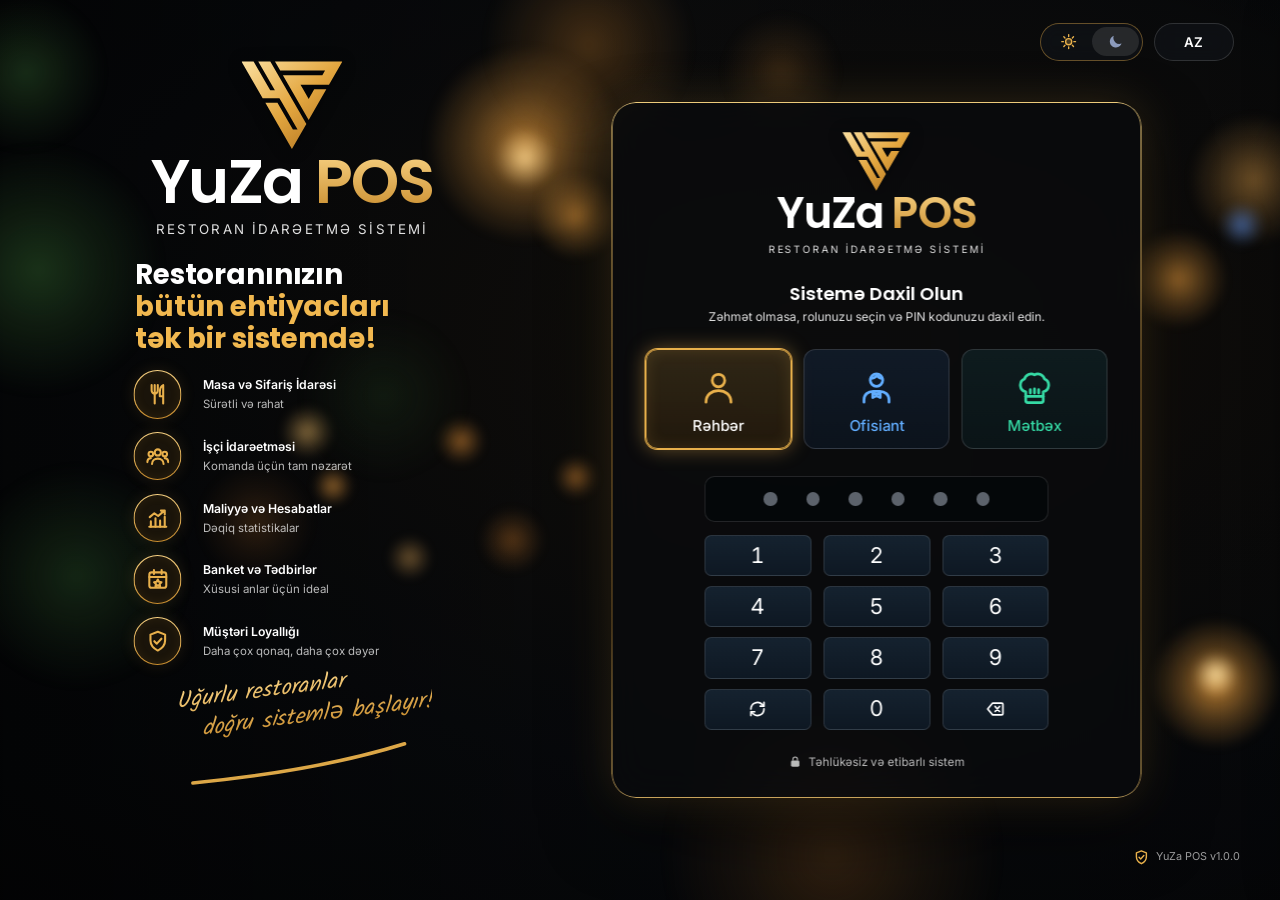
==== index.html @ 485dee8e "Add files via upload" ====
<!DOCTYPE html>
<html lang="az">
<head>
<meta charset="UTF-8">
<meta http-equiv="Cache-Control" content="no-cache, no-store, must-revalidate">
<meta http-equiv="Pragma" content="no-cache">
<meta http-equiv="Expires" content="0">
<meta name="viewport" content="width=device-width, initial-scale=1.0, maximum-scale=5.0, viewport-fit=cover">
<meta name="theme-color" content="#0b0906">
<meta name="apple-mobile-web-app-capable" content="yes">
<meta name="mobile-web-app-capable" content="yes">
<meta name="apple-mobile-web-app-status-bar-style" content="black-fullscreen">
<title>YuzaPOS</title>
<link rel="icon" type="image/svg+xml" href="img/yuza-icon.svg">
<link rel="icon" type="image/png" sizes="512x512" href="img/yuza-icon-512.png">
<link rel="apple-touch-icon" href="img/yuza-icon-180.png">
<link rel="preconnect" href="https://fonts.googleapis.com">
<link rel="preconnect" href="https://fonts.gstatic.com" crossorigin>
<link href="https://fonts.googleapis.com/css2?family=Inter:wght@400;500;600;700;800&family=Poppins:wght@600;700&family=Kalam:wght@400&display=swap" rel="stylesheet">
<link rel="stylesheet" href="css/styles.css">
<link rel="stylesheet" href="css/yuza-login.css">
<link rel="stylesheet" href="css/yuza-theme.css">
<link rel="stylesheet" href="css/yuza-reserve.css">
<link rel="stylesheet" href="css/yuza-inventory.css">
<link rel="stylesheet" href="css/racia.css">
<link rel="stylesheet" href="css/yuza-delivery.css">
<link rel="stylesheet" href="css/yuza-ui.css">
</head>
<body>

    
<!-- ═══ LOGIN (YuZa POS) ═══ -->
<div class="screen active" id="loginScreen">

  <!-- İkon və loqo simvolları (yalnız giriş ekranı üçün) -->
  <svg width="0" height="0" style="position:absolute" aria-hidden="true" focusable="false">
    <defs>
      <linearGradient id="yzMarkG" x1="0" y1="0" x2="1" y2="1">
        <stop offset="0" stop-color="#fbe0a0"/>
        <stop offset="0.5" stop-color="#e3a63f"/>
        <stop offset="1" stop-color="#a86b1c"/>
      </linearGradient>
      <linearGradient id="yzGold" x1="0" y1="0" x2="0" y2="1">
        <stop offset="0" stop-color="#f8d283"/>
        <stop offset="1" stop-color="#d99a36"/>
      </linearGradient>
    </defs>

    <!-- Loqo: YuZa üçbucaq YZ monoqramı (şirkət loqosu, qızılı keçid) -->
    <symbol id="yz-mark" viewBox="0 0 1000 866.0">
      <path fill="url(#yzMarkG)" d="M0.0 0.0L210.2 364.0L330.2 364.0L376.2 364.0L402.7 410.0L402.7 410.0L555.7 675.0L509.7 675.0L356.7 410.0L236.7 410.0L500.0 866.0L643.0 618.3L286.0 0.0L166.0 0.0L331.1 286.0L285.1 286.0L120.0 0.0ZM1000.0 0.0L332.0 0.0L384.0 90.0L828.0 90.0L801.5 136.0L410.5 136.0L666.0 578.5L840.7 276.0L720.7 276.0L666.0 370.7L611.3 276.0L611.3 276.0L584.8 230.0L747.2 230.0L867.2 230.0Z"/>
    </symbol>

    <!-- Rol ikonları -->
    <symbol id="yz-i-admin" viewBox="0 0 48 48">
      <g fill="none" stroke="currentColor" stroke-width="3.3" stroke-linecap="round" stroke-linejoin="round">
        <circle cx="24" cy="15" r="7.5"/>
        <path d="M9 41c0-8.6 6.7-14 15-14s15 5.4 15 14"/>
      </g>
    </symbol>
    <symbol id="yz-i-waiter" viewBox="0 0 48 48">
      <g fill="none" stroke="currentColor" stroke-width="3.3" stroke-linecap="round" stroke-linejoin="round">
        <circle cx="24" cy="14.5" r="7.5"/>
        <path d="M17 12.5c3 0 6-1.3 7.6-4 1.4 2.7 3.8 4 6.4 4"/>
        <path d="M9 41v-3c0-6 4.7-10 11-10h8c6.3 0 11 4 11 10v3"/>
        <path d="M19.5 29.5l4.5 2.4 4.5-2.4v6l-4.5-2.4-4.5 2.4z"/>
      </g>
    </symbol>
    <symbol id="yz-i-chef" viewBox="0 0 48 48">
      <g fill="none" stroke="currentColor" stroke-width="3.3" stroke-linecap="round" stroke-linejoin="round">
        <path d="M13.5 28.5a8 8 0 0 1-1.6-15.2A8.4 8.4 0 0 1 24 8.2a8.4 8.4 0 0 1 12.1 5.1 8 8 0 0 1-1.6 15.2V39a2.5 2.5 0 0 1-2.5 2.5H16A2.5 2.5 0 0 1 13.5 39z"/>
        <path d="M13.5 34h21"/>
        <path d="M19 26v4M24 25v5M29 26v4"/>
      </g>
    </symbol>

    <!-- Üstünlük ikonları -->
    <symbol id="yz-i-utensils" viewBox="0 0 32 32">
      <g fill="none" stroke="currentColor" stroke-width="2.7" stroke-linecap="round" stroke-linejoin="round">
        <path d="M8 4v7a4 4 0 0 0 8 0V4M12 4v24"/>
        <path d="M23 28V4c-3 1.6-4.4 5-4.4 9v5.5H23"/>
      </g>
    </symbol>
    <symbol id="yz-i-users" viewBox="0 0 32 32">
      <g fill="none" stroke="currentColor" stroke-width="2.7" stroke-linecap="round" stroke-linejoin="round">
        <circle cx="16" cy="11" r="4"/>
        <circle cx="7" cy="13" r="3"/>
        <circle cx="25" cy="13" r="3"/>
        <path d="M8.5 26c0-4.2 3.4-7 7.5-7s7.5 2.8 7.5 7"/>
        <path d="M2.5 23.5c0-3 2-5 4.5-5.2M29.5 23.5c0-3-2-5-4.5-5.2"/>
      </g>
    </symbol>
    <symbol id="yz-i-chart" viewBox="0 0 32 32">
      <g fill="none" stroke="currentColor" stroke-width="2.7" stroke-linecap="round" stroke-linejoin="round">
        <path d="M5 27h22"/>
        <path d="M7 27v-7M13 27v-11M19 27v-8M25 27V14"/>
        <path d="M5.5 14.5l6-5 5 3.5 8-7M20 6h5v5"/>
      </g>
    </symbol>
    <symbol id="yz-i-calendar" viewBox="0 0 32 32">
      <g fill="none" stroke="currentColor" stroke-width="2.7" stroke-linecap="round" stroke-linejoin="round">
        <rect x="5" y="7" width="22" height="20" rx="3"/>
        <path d="M5 13h22M11 4v5M21 4v5"/>
        <path d="M16 16.2l1.5 3 3.3.5-2.4 2.3.6 3.3-3-1.6-3 1.6.6-3.3-2.4-2.3 3.3-.5z"/>
      </g>
    </symbol>
    <symbol id="yz-i-shield" viewBox="0 0 32 32">
      <g fill="none" stroke="currentColor" stroke-width="2.7" stroke-linecap="round" stroke-linejoin="round">
        <path d="M16 3.5l9.5 3.8v7.4c0 6-4 10.6-9.5 13.3-5.5-2.7-9.5-7.3-9.5-13.3V7.3z"/>
        <path d="M11.5 15.8l3.2 3.2 6-6.4"/>
      </g>
    </symbol>

    <!-- Idarəetmə ikonları -->
    <symbol id="yz-i-sun" viewBox="0 0 24 24">
      <g fill="none" stroke="currentColor" stroke-width="1.9" stroke-linecap="round">
        <circle cx="12" cy="12" r="4.2" fill="currentColor" fill-opacity=".25"/>
        <path d="M12 2.5v2.3M12 19.2v2.3M2.5 12h2.3M19.2 12h2.3M5.3 5.3l1.6 1.6M17.1 17.1l1.6 1.6M18.7 5.3l-1.6 1.6M6.9 17.1l-1.6 1.6"/>
      </g>
    </symbol>
    <symbol id="yz-i-moon" viewBox="0 0 24 24">
      <path d="M20.2 14.6A8.4 8.4 0 0 1 9.4 3.8a8.4 8.4 0 1 0 10.8 10.8z" fill="currentColor" fill-opacity=".85"/>
    </symbol>
    <symbol id="yz-i-lock" viewBox="0 0 24 24">
      <g fill="currentColor">
        <path d="M7 10V7.5a5 5 0 0 1 10 0V10h-2V7.5a3 3 0 0 0-6 0V10z"/>
        <rect x="4.5" y="10" width="15" height="11" rx="2.5"/>
      </g>
    </symbol>
    <symbol id="yz-i-reset" viewBox="0 0 32 32">
      <g fill="none" stroke="currentColor" stroke-width="2.7" stroke-linecap="round" stroke-linejoin="round">
        <path d="M5.5 16a10.5 10.5 0 0 1 18-7.3L26 11.5"/>
        <path d="M26.5 5.5v6h-6"/>
        <path d="M26.5 16a10.5 10.5 0 0 1-18 7.3L6 20.5"/>
        <path d="M5.5 26.5v-6h6"/>
      </g>
    </symbol>
    <symbol id="yz-i-backspace" viewBox="0 0 32 32">
      <g fill="none" stroke="currentColor" stroke-width="2.7" stroke-linecap="round" stroke-linejoin="round">
        <path d="M11.5 6.5H26a2 2 0 0 1 2 2v15a2 2 0 0 1-2 2H11.5L3.5 16z"/>
        <path d="M15.5 12l7 8M22.5 12l-7 8"/>
      </g>
    </symbol>
  </svg>

  <div class="yz-login" id="yzLogin" data-yz-theme="dark">

    <!-- Atmosfer fonu (restoran işıqları) -->
    <div class="yz-bg" aria-hidden="true">
      <i class="yz-bokeh" style="left:41%;top:16%;--s:15em;--c:255,170,64;--o:.62"></i>
      <i class="yz-bokeh" style="left:41%;top:17.5%;--s:4.6em;--c:255,214,140;--o:.85"></i>
      <i class="yz-bokeh" style="left:45%;top:24%;--s:6.5em;--c:255,170,64;--o:.55"></i>
      <i class="yz-bokeh" style="left:46%;top:5%;--s:16em;--c:190,120,40;--o:.32"></i>
      <i class="yz-bokeh" style="left:61%;top:8%;--s:9em;--c:200,130,50;--o:.22"></i>
      <i class="yz-bokeh" style="left:92%;top:31%;--s:7.5em;--c:255,170,64;--o:.55"></i>
      <i class="yz-bokeh" style="left:98%;top:20%;--s:10em;--c:255,180,80;--o:.4"></i>
      <i class="yz-bokeh" style="left:97%;top:25%;--s:3.4em;--c:90,150,255;--o:.55"></i>
      <i class="yz-bokeh" style="left:95%;top:76%;--s:10em;--c:255,170,64;--o:.7"></i>
      <i class="yz-bokeh" style="left:95%;top:75%;--s:3.4em;--c:255,225,160;--o:.95"></i>
      <i class="yz-bokeh" style="left:36%;top:49%;--s:3.6em;--c:255,160,60;--o:.5"></i>
      <i class="yz-bokeh" style="left:45%;top:53%;--s:3.2em;--c:255,160,60;--o:.5"></i>
      <i class="yz-bokeh" style="left:40%;top:60%;--s:5em;--c:255,150,50;--o:.3"></i>
      <i class="yz-bokeh" style="left:65%;top:95%;--s:26em;--c:210,125,40;--o:.2"></i>
      <i class="yz-bokeh" style="left:3%;top:30%;--s:19em;--c:55,110,50;--o:.42"></i>
      <i class="yz-bokeh" style="left:6%;top:64%;--s:17em;--c:50,100,46;--o:.34"></i>
      <i class="yz-bokeh" style="left:2%;top:8%;--s:12em;--c:60,120,55;--o:.34"></i>
      <i class="yz-bokeh" style="left:30%;top:44%;--s:13em;--c:50,100,46;--o:.18"></i>
      <i class="yz-bokeh" style="left:24%;top:48%;--s:4em;--c:255,200,110;--o:.5"></i>
      <i class="yz-bokeh" style="left:26%;top:54%;--s:3em;--c:255,170,70;--o:.55"></i>
      <i class="yz-bokeh" style="left:20%;top:58%;--s:9em;--c:255,150,50;--o:.16"></i>
      <i class="yz-bokeh" style="left:32%;top:62%;--s:3.4em;--c:255,190,100;--o:.4"></i>
    </div>

    <!-- Görünüş rejimi + dil -->
    <div class="yz-topbar">
      <div class="yz-theme" role="group" aria-label="Görünüş rejimi">
        <button type="button" class="yz-theme__btn" data-yz-theme-set="light" aria-pressed="false" aria-label="İşıqlı rejim" title="İşıqlı rejim"><svg><use href="#yz-i-sun"/></svg></button>
        <button type="button" class="yz-theme__btn" data-yz-theme-set="dark" aria-pressed="true" aria-label="Qaranlıq rejim" title="Qaranlıq rejim"><svg><use href="#yz-i-moon"/></svg></button>
      </div>
      <span class="yz-lang" title="Azərbaycan dili">AZ</span>
    </div>

    <div class="yz-stage">

      <!-- SOL HİSSƏ: brend + üstünlüklər -->
      <section class="yz-brand">
        <div class="yz-lockup">
          <svg class="yz-mark" aria-hidden="true"><use href="#yz-mark"/></svg>
          <div class="yz-wordmark"><span class="yz-wm-a">YuZa</span><span class="yz-wm-b">POS</span></div>
          <p class="yz-lockup__sub">RESTORAN İDARƏETMƏ SİSTEMİ</p>
        </div>

        <h2 class="yz-headline">Restoranınızın<br><span>bütün ehtiyacları<br>tək bir sistemdə!</span></h2>

        <ul class="yz-features">
          <li><span class="yz-feat__ico"><svg><use href="#yz-i-utensils"/></svg></span><span><b>Masa və Sifariş İdarəsi</b><small>Sürətli və rahat</small></span></li>
          <li><span class="yz-feat__ico"><svg><use href="#yz-i-users"/></svg></span><span><b>İşçi İdarəetməsi</b><small>Komanda üçün tam nəzarət</small></span></li>
          <li><span class="yz-feat__ico"><svg><use href="#yz-i-chart"/></svg></span><span><b>Maliyyə və Hesabatlar</b><small>Dəqiq statistikalar</small></span></li>
          <li><span class="yz-feat__ico"><svg><use href="#yz-i-calendar"/></svg></span><span><b>Banket və Tədbirlər</b><small>Xüsusi anlar üçün ideal</small></span></li>
          <li><span class="yz-feat__ico"><svg><use href="#yz-i-shield"/></svg></span><span><b>Müştəri Loyallığı</b><small>Daha çox qonaq, daha çox dəyər</small></span></li>
        </ul>

        <div class="yz-tagline">
          <p>Uğurlu restoranlar<br><span>doğru sistemlə başlayır!</span></p>
          <svg viewBox="0 0 270 60" preserveAspectRatio="none" aria-hidden="true"><path d="M3 55C84 47 180 33 266 6" fill="none" stroke="currentColor" stroke-width="4.4" stroke-linecap="round"/></svg>
        </div>
      </section>

      <!-- SAĞ HİSSƏ: giriş kartı (PIN) -->
      <main class="yz-card">
        <svg class="yz-mark" aria-hidden="true"><use href="#yz-mark"/></svg>
        <div class="yz-wordmark"><span class="yz-wm-a">YuZa</span><span class="yz-wm-b">POS</span></div>
        <p class="yz-lockup__sub">RESTORAN İDARƏETMƏ SİSTEMİ</p>

        <h1 class="yz-card__title">Sistemə Daxil Olun</h1>
        <p class="yz-card__hint">Zəhmət olmasa, rolunuzu seçin və PIN kodunuzu daxil edin.</p>

        <div class="yz-roles" role="group" aria-label="Rol seçimi">
          <button type="button" class="role-tab yz-role yz-role--admin active" onclick="setRole('admin',this)"><svg><use href="#yz-i-admin"/></svg><span>Rəhbər</span></button>
          <button type="button" class="role-tab yz-role yz-role--staff" onclick="setRole('staff',this)"><svg><use href="#yz-i-waiter"/></svg><span>Ofisiant</span></button>
          <button type="button" class="role-tab yz-role yz-role--kitchen" onclick="setRole('kitchen',this)"><svg><use href="#yz-i-chef"/></svg><span>Mətbəx</span></button>
        </div>

        <div class="yz-pad">
          <div class="yz-pinwrap">
            <div class="yz-pin" id="pinDots" aria-label="PIN kod">
              <div class="yz-dot" id="d0"></div>
              <div class="yz-dot" id="d1"></div>
              <div class="yz-dot" id="d2"></div>
              <div class="yz-dot" id="d3"></div>
              <div class="yz-dot" id="d4"></div>
              <div class="yz-dot" id="d5"></div>
            </div>
            <div class="yz-err" id="loginErr" role="alert" aria-live="assertive"></div>
          </div>

          <div class="yz-keys">
            <button type="button" class="yz-key" onclick="numPress('1')">1</button>
            <button type="button" class="yz-key" onclick="numPress('2')">2</button>
            <button type="button" class="yz-key" onclick="numPress('3')">3</button>
            <button type="button" class="yz-key" onclick="numPress('4')">4</button>
            <button type="button" class="yz-key" onclick="numPress('5')">5</button>
            <button type="button" class="yz-key" onclick="numPress('6')">6</button>
            <button type="button" class="yz-key" onclick="numPress('7')">7</button>
            <button type="button" class="yz-key" onclick="numPress('8')">8</button>
            <button type="button" class="yz-key" onclick="numPress('9')">9</button>
            <button type="button" class="yz-key yz-key--ico" onclick="numPress('clear')" aria-label="Təmizlə" title="Təmizlə"><svg><use href="#yz-i-reset"/></svg></button>
            <button type="button" class="yz-key" onclick="numPress('0')">0</button>
            <button type="button" class="yz-key yz-key--ico" onclick="numPress('back')" aria-label="Sil" title="Sil"><svg><use href="#yz-i-backspace"/></svg></button>
          </div>
        </div>

        <p class="yz-secure"><svg><use href="#yz-i-lock"/></svg><span>Təhlükəsiz və etibarlı sistem</span></p>
      </main>
    </div>

    <div class="yz-version"><svg><use href="#yz-i-shield"/></svg><span>YuZa POS v1.0.0</span></div>
  </div>
</div>

<!-- ═══ ADMIN ═══ -->
<div class="screen" id="adminScreen">

  <!-- Topbar -->
  <div class="topbar" id="adminTopbar">
    <div style="display:flex;align-items:center;gap:10px;">
      <button class="ap-hamburger" onclick="apToggleSidebar()" title="Menyu"><svg class="icon" style="width:20px;height:20px;"><use href="#i-menu"></use></svg></button>
      <h2 style="font-size:16px;"><svg class="icon"><use href="#i-admin"></use></svg> <span id="apPageTitle">Rəhbər Paneli</span></h2>
    </div>
    <div class="topbar-right">
      <!-- + Yeni dropdown -->
      <div style="position:relative;">
        <button class="btn btn-green ap-new-btn" id="apNewBtn" onclick="apToggleNewMenu(event)" style="padding:7px 12px;font-size:13px;display:flex;align-items:center;gap:5px;">
          <svg class="icon" style="width:14px;height:14px;"><use href="#i-plus"></use></svg>
          <span class="ap-new-label">Yeni</span>
        </button>
        <div class="ap-new-dropdown" id="apNewMenu">
          <div class="ap-new-dropdown__section">Qeydiyyat</div>
          <button class="ap-new-dropdown__item" onclick="apNewItem('staff')"><svg class="icon"><use href="#i-staff"></use></svg> Yeni İşçi</button>
          <button class="ap-new-dropdown__item" onclick="apNewItem('tables')"><svg class="icon"><use href="#i-chair"></use></svg> Yeni Masa</button>
          <button class="ap-new-dropdown__item" onclick="apNewItem('customers')"><svg class="icon"><use href="#i-users"></use></svg> Nisyə Müştəri</button>
          <button class="ap-new-dropdown__item" onclick="apNewItem('paymentMethods')"><svg class="icon"><use href="#i-card"></use></svg> Ödəniş Növü</button>
          <div class="ap-new-dropdown__sep"></div>
          <div class="ap-new-dropdown__section">Anbar</div>
          <div class="ap-new-dropdown__sep"></div>
          <div class="ap-new-dropdown__section">Sistem</div>
          <button class="ap-new-dropdown__item" onclick="apNewItem('kitchenStations')"><svg class="icon"><use href="#i-chef"></use></svg> Mətbəx Stansiyası</button>
          <button class="ap-new-dropdown__item" onclick="apNewItem('printers')"><svg class="icon"><use href="#i-printer"></use></svg> Printer</button>
        </div>
      </div>
      <button class="theme-toggle-btn" id="themeToggleBtn" onclick="toggleTheme()"><svg class="icon"><use href="#i-moon"></use></svg></button>
      <button class="btn btn-red yz-icon-only" onclick="logout()" aria-label="Çıxış" title="Çıxış"><svg class="icon"><use href="#i-logout"></use></svg></button>
    </div>
  </div>

  <!-- Ana layout -->
  <div class="admin-body" id="adminBody">
    <button id="adminBackBtn" class="admin-back-btn" onclick="adminGoBack()" aria-label="Geri" title="Geri"><svg class="icon"><use href="#i-back"></use></svg></button>

    <!-- Sidebar / Tab container -->
    <div class="admin-tabs" id="adminTabsContainer">

      <!-- ANA SƏHİFƏ & HESABATLAR -->
      <div class="ap-group" data-group="reports">
        <button class="ap-group__header" onclick="apToggleGroup(this)">
          <svg class="icon ap-group__icon"><use href="#i-chart"></use></svg>
          <span>Hesabatlar</span>
          <svg class="icon ap-group__arrow"><use href="#i-chevron"></use></svg>
        </button>
        <div class="ap-group__items">
          <button class="admin-tab" data-section="dashboard" onclick="adminTab('dashboard',this)">
            <svg class="icon"><use href="#i-chart"></use></svg> Satış Hesabatı
          </button>
          <button class="admin-tab" data-section="closedOrders" onclick="adminTab('closedOrders',this)">
            <svg class="icon"><use href="#i-lock"></use></svg> Bağlanan Masalar
          </button>
          <button class="admin-tab" data-section="logs" onclick="adminTab('logs',this)">
            <svg class="icon"><use href="#i-clipboard"></use></svg> Tarixçə
          </button>
        </div>
      </div>

      <!-- QEYDİYYAT -->
      <div class="ap-group" data-group="registry">
        <button class="ap-group__header" onclick="apToggleGroup(this)">
          <svg class="icon ap-group__icon"><use href="#i-folder"></use></svg>
          <span>Qeydiyyat</span>
          <svg class="icon ap-group__arrow"><use href="#i-chevron"></use></svg>
        </button>
        <div class="ap-group__items">
          <button class="admin-tab" data-section="staff" onclick="adminTab('staff',this)">
            <svg class="icon"><use href="#i-staff"></use></svg> İşçilər
          </button>
          <button class="admin-tab" data-section="tables" onclick="adminTab('tables',this)">
            <svg class="icon"><use href="#i-chair"></use></svg> Masalar
          </button>
          <button class="admin-tab" data-section="paymentMethods" onclick="adminTab('paymentMethods',this)">
            <svg class="icon"><use href="#i-card"></use></svg> Ödəniş Növləri
          </button>
        </div>
      </div>

      <!-- ANBAR & ALIŞ -->
      <div class="ap-group" data-group="warehouse">
        <button class="ap-group__header" onclick="apToggleGroup(this)">
          <svg class="icon ap-group__icon"><use href="#i-box"></use></svg>
          <span>Anbar</span>
          <svg class="icon ap-group__arrow"><use href="#i-chevron"></use></svg>
        </button>
        <div class="ap-group__items">
                   <button class="admin-tab" data-section="inv" onclick="adminTab('inv',this)">
            <svg class="icon"><use href="#i-box"></use></svg> Anbar və Məhsullar
          </button>
        </div>
      </div>

      <!-- MÜŞTƏRİ & CRM -->
      <div class="ap-group" data-group="crm">
        <button class="ap-group__header" onclick="apToggleGroup(this)">
          <svg class="icon ap-group__icon"><use href="#i-users"></use></svg>
          <span>Müştəri & CRM</span>
          <svg class="icon ap-group__arrow"><use href="#i-chevron"></use></svg>
        </button>
        <div class="ap-group__items">
          <button class="admin-tab" data-section="loyaltyCustomers" onclick="adminTab('loyaltyCustomers',this)">
            <svg class="icon"><use href="#i-star"></use></svg> Loyallıq Üzvləri
          </button>
          <button class="admin-tab" data-section="customers" onclick="adminTab('customers',this)">
            <svg class="icon"><use href="#i-card"></use></svg> Nisyə Hesabları
          </button>
          <button class="admin-tab" data-section="feedback" onclick="adminTab('feedback',this)">
            <svg class="icon"><use href="#i-chat"></use></svg> Rəylər & Şikayətlər
          </button>
        </div>
      </div>

      <!-- BANKET -->
      <div class="ap-group" data-group="banquet">
        <button class="ap-group__header" onclick="apToggleGroup(this)">
          <svg class="icon ap-group__icon"><use href="#i-calendar"></use></svg>
          <span>Banket</span>
          <svg class="icon ap-group__arrow"><use href="#i-chevron"></use></svg>
        </button>
        <div class="ap-group__items">
          <button class="admin-tab" data-section="banquetDashboard" onclick="adminTab('banquetDashboard',this)">
            <svg class="icon"><use href="#i-chart"></use></svg> Banket paneli
          </button>
          <button class="admin-tab" data-section="banquetCalendar" onclick="adminTab('banquetCalendar',this)">
            <svg class="icon"><use href="#i-clock"></use></svg> Təqvim
          </button>
          <button class="admin-tab" data-section="banquetHalls" style="display:none" onclick="adminTab('banquetHalls',this)">
            <svg class="icon"><use href="#i-chair"></use></svg> Zallar
          </button>
          <button class="admin-tab" data-section="banquetEventTypes" style="display:none" onclick="adminTab('banquetEventTypes',this)">
            <svg class="icon"><use href="#i-tag"></use></svg> Tədbir Növləri
          </button>
        </div>
      </div>

      <!-- SİSTEM -->
      <div class="ap-group" data-group="system">
        <button class="ap-group__header" onclick="apToggleGroup(this)">
          <svg class="icon ap-group__icon"><use href="#i-settings"></use></svg>
          <span>Sistem</span>
          <svg class="icon ap-group__arrow"><use href="#i-chevron"></use></svg>
        </button>
        <div class="ap-group__items">
          <button class="admin-tab" data-section="settings" onclick="adminTab('settings',this)">
            <svg class="icon"><use href="#i-settings"></use></svg> Ayarlar
          </button>
          <button class="admin-tab" data-section="kitchenStations" onclick="adminTab('kitchenStations',this)">
            <svg class="icon"><use href="#i-chef"></use></svg> Mətbəxlər
          </button>
          <button class="admin-tab" data-section="printers" onclick="adminTab('printers',this)">
            <svg class="icon"><use href="#i-printer"></use></svg> Printerlər
          </button>
          <button class="admin-tab" data-section="notifSounds" onclick="adminTab('notifSounds',this)">
            <svg class="icon"><use href="#i-bell"></use></svg> Bildiriş Səsləri
          </button>
          <button class="admin-tab" data-section="racia" onclick="adminTab('racia',this)">
            <svg class="icon"><use href="#i-megaphone"></use></svg> Racia
          </button>
          <button class="admin-tab" data-section="dangerZone" onclick="adminTab('dangerZone',this)" style="color:var(--red);">
            <svg class="icon"><use href="#i-trash"></use></svg> Məlumatların silinməsi
          </button>
        </div>
      </div>

    </div><!-- /admin-tabs -->

    <!-- Content bölmələri -->
    <div class="admin-section active" id="sec-dashboard">
      <div class="stats-row" id="statsRow"></div>
      <div class="report-quick-filters">
        <button class="report-quick-btn" onclick="setReportQuickRange('today')">Bu gün</button>
        <button class="report-quick-btn" onclick="setReportQuickRange('yesterday')">Dünən</button>
        <button class="report-quick-btn" onclick="setReportQuickRange('week')">Bu həftə</button>
        <button class="report-quick-btn" onclick="setReportQuickRange('month')">Bu ay</button>
        <button class="report-quick-btn" onclick="setReportQuickRange('lastMonth')">Keçən ay</button>
        <button class="report-quick-btn" onclick="setReportQuickRange('year')">Bu il</button>
        <button class="report-quick-btn report-quick-btn--accent" onclick="setReportQuickRange('dayEnd')"><svg class="icon"><use href="#i-clock"></use></svg> Gün Sonu</button>
        <button class="report-quick-btn report-quick-btn--accent" onclick="setReportQuickRange('monthEnd')"><svg class="icon"><use href="#i-clock"></use></svg> Ay Sonu</button>
      </div>
      <div class="closed-tables-filters" style="margin-bottom:14px;">
        <div class="closed-tables-filters__row">
          <div><span class="closed-tables-filters__label">Başlanğıc tarix</span><input type="date" id="repDateFrom" onchange="renderReports()" onclick="this.showPicker&&this.showPicker()"></div>
          <div><span class="closed-tables-filters__label">Bitiş tarix</span><input type="date" id="repDateTo" onchange="renderReports()" onclick="this.showPicker&&this.showPicker()"></div>
        </div>
        <div class="closed-tables-filters__row">
          <div><span class="closed-tables-filters__label">Başlanğıc saat</span><input type="time" id="repTimeFrom" onchange="renderReports()" onclick="this.showPicker&&this.showPicker()"></div>
          <div><span class="closed-tables-filters__label">Bitiş saat</span><input type="time" id="repTimeTo" onchange="renderReports()" onclick="this.showPicker&&this.showPicker()"></div>
        </div>
        <div class="closed-tables-filters__row">
          <div><span class="closed-tables-filters__label">İş günü başlama saatı <small style="font-weight:400;">(Gün/Ay Sonu üçün)</small></span><input type="time" id="repBizDayHour" value="05:00" onchange="saveBizDayHour()"></div>
          <div style="display:flex;align-items:flex-end;"><span id="reportRangeSummary" style="font-size:12.5px;color:var(--text2);padding-bottom:9px;"></span></div>
        </div>
      </div>
      <div class="report-subtabs" id="reportSubtabs">
        <button class="report-subtab active" data-view="summary" onclick="setReportView('summary')"><svg class="icon"><use href="#i-chart"></use></svg> Xülasə</button>
        <button class="report-subtab" data-view="payments" onclick="setReportView('payments')"><svg class="icon"><use href="#i-money"></use></svg> Kassa Əməliyyatları</button>
        <button class="report-subtab" data-view="staff" onclick="setReportView('staff')"><svg class="icon"><use href="#i-staff"></use></svg> İşçi Performansı</button>
        <button class="report-subtab" data-view="items" onclick="setReportView('items')"><svg class="icon"><use href="#i-food"></use></svg> Məhsul Satışı</button>
        <button class="report-subtab" data-view="tables" onclick="setReportView('tables')"><svg class="icon"><use href="#i-chair"></use></svg> Masalara Görə</button>
        <button class="report-subtab" data-view="days" onclick="setReportView('days')"><svg class="icon"><use href="#i-clipboard"></use></svg> Günlərə Görə</button>
        <button class="report-subtab" data-view="hours" onclick="setReportView('hours')"><svg class="icon"><use href="#i-clock"></use></svg> Saatlara Görə</button>
        <button class="report-subtab" data-view="discounts" onclick="setReportView('discounts')"><svg class="icon"><use href="#i-tag"></use></svg> Endirim / İkram</button>
        <button class="report-subtab" data-view="turnover" onclick="setReportView('turnover')"><svg class="icon"><use href="#i-refresh"></use></svg> Masa Dövriyyəsi</button>
        <button class="report-subtab" data-view="loyalty" onclick="setReportView('loyalty')"><svg class="icon"><use href="#i-users"></use></svg> Loyallıq Proqramı</button>
        <button class="report-subtab" data-view="compare" onclick="setReportView('compare')"><svg class="icon"><use href="#i-chart"></use></svg> Dövrlər Müqayisəsi</button>
        <button class="report-subtab" data-view="shifts" onclick="setReportView('shifts')"><svg class="icon"><use href="#i-cash"></use></svg> Kassa Növbələri (X/Z)</button>
        <button class="report-subtab" data-view="cancellations" onclick="setReportView('cancellations')"><svg class="icon"><use href="#i-trash"></use></svg> Ləğvetmələr</button>
        <button class="report-subtab" data-view="openTables" onclick="setReportView('openTables')"><svg class="icon"><use href="#i-chair"></use></svg> Hazırda Açıq Masalar</button>
        <button class="report-subtab" data-view="credit" onclick="setReportView('credit')"><svg class="icon"><use href="#i-cash"></use></svg> Nisyə Vəziyyəti</button>
      </div>
      <div id="reportContent"></div>
    </div>
    <div class="admin-section" id="sec-staff">
      <div class="tile-grid" id="staffGrid"></div>
      <div class="tile-detail-overlay" id="staffDetailPanel">
        <div class="tile-detail-back" role="button" tabindex="0" onclick="selectStaff(null)" aria-label="Geri" title="Geri"><svg class="icon"><use href="#i-back"></use></svg></div>
        <div class="tile-detail-body" id="staffDetailBody"></div>
      </div>
    </div>
    <div class="admin-section" id="sec-tables">
      <div id="tableCatTabs" style="display:flex;gap:8px;flex-wrap:wrap;margin-bottom:16px;"></div>
      <div class="tile-grid" id="tablesGrid"></div>
      <div class="tile-detail-overlay" id="tablesDetailPanel">
        <div class="tile-detail-back" role="button" tabindex="0" onclick="selectTableMgmt(null)" aria-label="Geri" title="Geri"><svg class="icon"><use href="#i-back"></use></svg></div>
        <div class="tile-detail-body" id="tablesDetailBody"></div>
      </div>
    </div>
    <div class="admin-section" id="sec-logs">
      <div style="display:flex;justify-content:flex-end;margin-bottom:12px;">
        <button class="btn btn-red" style="padding:8px 16px;font-size:12px;" onclick="clearOldLogs()"><svg class="icon"><use href="#i-trash"></use></svg> 30 Gündən Köhnəni Sil</button>
      </div>
      <div class="closed-tables-filters" style="margin-bottom:12px;">
        <input type="text" id="logSearchInput" placeholder="Söz və ya ifadə ilə axtar..." oninput="renderLogs()">
      </div>
      <div class="closed-tables-filters__row" style="margin-bottom:10px;">
        <div class="form-group"><label>Tarixdən</label><input type="date" id="logDateFrom" onchange="renderLogs()"></div>
        <div class="form-group"><label>Tarixə</label><input type="date" id="logDateTo" onchange="renderLogs()"></div>
      </div>
      <div class="closed-tables-filters__row" style="margin-bottom:12px;">
        <div class="form-group"><label>Saatdan</label><input type="time" id="logTimeFrom" onchange="renderLogs()"></div>
        <div class="form-group"><label>Saata</label><input type="time" id="logTimeTo" onchange="renderLogs()"></div>
      </div>
      <div class="log-filter-bar" id="logFilterBar"></div>
      <div class="log-list" id="logList"></div>
    </div>
    <div class="admin-section" id="sec-settings">
      <div style="max-width:500px;">
        <div class="table-card" style="margin-bottom:16px;">
          <h3 style="margin-bottom:8px;"><svg class="icon"><use href="#i-chef"></use></svg> Mətbəx siqnal intervalı</h3>
          <p style="font-size:13px;color:var(--text2);margin-bottom:12px;">Yeni sifariş qəbul edilməyəndə neçə saniyədən bir səs çalsın?</p>
          <div class="form-group">
            <label>Saniyə</label>
            <input type="number" id="kitchenAlertIntervalInput" min="5" max="120" step="5" value="15" onchange="saveKitchenAlertInterval(this.value)">
          </div>
          <p id="kitchenAlertStatus" style="font-size:12px;color:var(--green);margin-top:6px;min-height:14px;"></p>
        </div>
        <div class="table-card" style="margin-bottom:16px;">
          
          <h3 style="margin-bottom:8px;"><svg class="icon"><use href="#i-utensils"></use></svg> Menyu URL</h3>
          <p style="font-size:13px;color:var(--text2);margin-bottom:12px;">Müştəri panelindəki "Menyu" düyməsinin açacağı link:</p>
          <div class="form-group" style="margin-bottom:10px;">
            <input type="url" id="menuUrlInput" placeholder="https://sizin-menyu-linkiniz.com" style="font-size:14px;">
          </div>
          <button class="btn btn-green" onclick="saveMenuUrl()" style="width:100%;padding:13px;"><svg class="icon"><use href="#i-save"></use></svg> Yadda Saxla</button>
          <p id="menuUrlStatus" style="font-size:12px;color:var(--green);margin-top:8px;min-height:16px;"></p>
        </div>
        <div class="table-card" style="margin-bottom:16px;">
          <h3 style="margin-bottom:8px;"><svg class="icon"><use href="#i-money"></use></svg> Xidmət Haqqı</h3>
          <p style="font-size:13px;color:var(--text2);margin-bottom:14px;">Aktiv edilərsə, hər masanın sifarişinə avtomatik olaraq müəyyən faiz qədər xidmət haqqı əlavə olunur.</p>
          <label style="display:flex;align-items:center;justify-content:space-between;margin-bottom:16px;cursor:pointer;padding:12px 14px;background:var(--card2);border-radius:10px;">
            <span style="font-weight:700;">Xidmət haqqını aktiv et</span>
            <input type="checkbox" class="yz-toggle" role="switch" id="serviceChargeEnabled" onchange="saveServiceCharge()" style="width:22px;height:22px;cursor:pointer;flex-shrink:0;">
          </label>
          <div class="form-group">
            <label>Faiz dərəcəsi (%)</label>
            <input type="number" id="serviceChargePercent" min="0" max="100" step="0.5" placeholder="10" onchange="saveServiceCharge()">
          </div>
                    <p id="serviceChargeStatus" style="font-size:12px;color:var(--green);margin-top:8px;min-height:16px;"></p>
        </div>
        <div class="table-card" style="margin-bottom:16px;">
          <h3 style="margin-bottom:8px;"><svg class="icon"><use href="#i-money"></use></svg> ƏDV Hesablama Üsulu</h3>
          <p style="font-size:13px;color:var(--text2);margin-bottom:14px;">Bütün mallar üçün ümumi qaydadır. Hər malın ƏDV faizi (0%, 18% və s.) Menyu → mal səhifəsində ayrıca seçilir.</p>
          <label style="display:flex;align-items:flex-start;gap:10px;margin-bottom:10px;cursor:pointer;padding:12px 14px;background:var(--card2);border-radius:10px;">
            <input type="radio" name="vatMode" value="included" onchange="saveVatMode()" style="width:20px;height:20px;cursor:pointer;flex-shrink:0;margin-top:2px;">
            <span><span style="font-weight:700;display:block;">ƏDV qiymətə daxildir</span><span style="font-size:12px;color:var(--text2);">Menyudakı qiymət müştərinin ödədiyi qiymətdir. Çekdə ƏDV yalnız məlumat kimi göstərilir.</span></span>
          </label>
          <label style="display:flex;align-items:flex-start;gap:10px;cursor:pointer;padding:12px 14px;background:var(--card2);border-radius:10px;">
            <input type="radio" name="vatMode" value="added" onchange="saveVatMode()" style="width:20px;height:20px;cursor:pointer;flex-shrink:0;margin-top:2px;">
            <span><span style="font-weight:700;display:block;">ƏDV qiymətin üstünə əlavə olunur</span><span style="font-size:12px;color:var(--text2);">Hesaba ƏDV ayrıca sətir kimi əlavə olunur, yekun məbləğ artır.</span></span>
          </label>
          <p id="vatModeStatus" style="font-size:12px;color:var(--green);margin-top:8px;min-height:16px;"></p>
        </div>
        <div class="table-card" style="margin-bottom:16px;">
          <h3 style="margin-bottom:8px;"><svg class="icon"><use href="#i-users"></use></svg> Müştəri Loyallıq Proqramı — Referral</h3>
          <p style="font-size:13px;color:var(--text2);margin-bottom:14px;">Qeydiyyatlı müştərilər dostlarını dəvət edə bilər. Dəvət olunan şəxs ilk sifarişini tamamlayanda, dəvət edən şəxsə bonus verilir.</p>
          <div class="form-group">
            <label>Dəvət bonusu (bal)</label>
            <input type="number" id="referralBonusAmount" min="0" step="1" placeholder="10" onchange="saveLoyaltySettings()">
          </div>
          <div class="form-group">
            <label>Minimum sifariş məbləği (₼) — bonus üçün</label>
            <input type="number" id="referralMinOrderAmount" min="0" step="1" placeholder="20" onchange="saveLoyaltySettings()">
          </div>
          <p id="loyaltySettingsStatus" style="font-size:12px;color:var(--green);margin-top:8px;min-height:16px;"></p>
        </div>
        <div class="table-card">
          <h3 style="margin-bottom:8px;"><svg class="icon"><use href="#i-clipboard"></use></svg> Sistem Məlumatları</h3>
          <p style="font-size:13px;color:var(--text2);margin-top:8px;">Ofisiant ekranından çıxış PIN ekranına qaytarır. Proqramın versiyası və xətalar: Parametrlər → Sistem.</p>
        </div>
      </div>
    </div>
    <div class="admin-section" id="sec-customers">
      <p style="font-size:13px;color:var(--text2);margin-bottom:16px;">Nisyə (kredit hesabı) ilə xidmət etdiyiniz müştərilər. Qarson masadan mal seçib bu müştərilərin adına köçürə bilər.</p>
      <div class="grid-2" id="customersGrid"></div>
    </div>
    <div class="admin-section" id="sec-paymentMethods">
      <p style="font-size:13px;color:var(--text2);margin-bottom:16px;">Burada yaratdığınız ödəniş növləri qarsonun "Ödəniş Al" ekranında avtomatik görünəcək.</p>
      <div class="grid-2" id="paymentMethodsGrid"></div>
    </div>
    <div class="admin-section" id="sec-closedOrders">
      <div class="closed-tables-filters" style="margin-bottom:14px;">
        <input type="text" id="ctSearchInput" placeholder="Masa adı və ya mal adı ilə axtar..." oninput="renderClosedOrders()">
        <div class="closed-tables-filters__row">
          <div><span class="closed-tables-filters__label">Başlanğıc tarix</span><input type="date" id="ctDateFrom" onchange="renderClosedOrders()" onclick="this.showPicker&&this.showPicker()"></div>
          <div><span class="closed-tables-filters__label">Bitiş tarix</span><input type="date" id="ctDateTo" onchange="renderClosedOrders()" onclick="this.showPicker&&this.showPicker()"></div>
        </div>
        <div class="closed-tables-filters__row">
          <div><span class="closed-tables-filters__label">Başlanğıc saat</span><input type="time" id="ctTimeFrom" onchange="renderClosedOrders()" onclick="this.showPicker&&this.showPicker()"></div>
          <div><span class="closed-tables-filters__label">Bitiş saat</span><input type="time" id="ctTimeTo" onchange="renderClosedOrders()" onclick="this.showPicker&&this.showPicker()"></div>
        </div>
        <div class="closed-tables-filters__row">
          <div><span class="closed-tables-filters__label">Ödəniş növü</span><select id="ctPaymentTypeFilter" onchange="renderClosedOrders()"><option value="">Hamısı</option></select></div>
          <div><span class="closed-tables-filters__label">Sırala</span>
            <select id="ctSortSelect" onchange="renderClosedOrders()">
              <option value="newest">Ən yeni</option>
              <option value="oldest">Ən köhnə</option>
              <option value="amount_desc">Məbləğ (çox→az)</option>
              <option value="amount_asc">Məbləğ (az→çox)</option>
            </select>
          </div>
        </div>
        <div class="closed-tables-filters__row">
          <div><span class="closed-tables-filters__label">Masanı açan işçi</span><select id="ctOpenedByFilter" onchange="renderClosedOrders()"><option value="">Hamısı</option></select></div>
          <div><span class="closed-tables-filters__label">Masanı bağlayan işçi</span><select id="ctStaffFilter" onchange="renderClosedOrders()"><option value="">Hamısı</option></select></div>
        </div>
        <label style="display:flex;align-items:center;gap:8px;font-size:13px;color:var(--text2);cursor:pointer;">
          <input type="checkbox" id="ctRestoredOnlyFilter" onchange="renderClosedOrders()" style="width:16px;height:16px;cursor:pointer;">
          Yalnız bərpa edilmiş masalar (<span style="color:var(--orange);">*</span> işarəli)
        </label>
      </div>
      <div id="ctReportSummary" style="margin-bottom:14px;"></div>
      <div style="display:flex;justify-content:space-between;align-items:center;margin-bottom:8px;">
        <label style="display:flex;align-items:center;gap:8px;font-size:12px;color:var(--text2);cursor:pointer;">
          <input type="checkbox" id="ctSelectAllCheckbox" onchange="toggleSelectAllClosedOrders(this.checked)" style="width:16px;height:16px;cursor:pointer;">
          Hamısını seç
        </label>
        <button id="ctDeleteSelectedBtn" class="btn btn-red" style="display:none;padding:5px 12px;font-size:11px;" onclick="deleteSelectedClosedOrders()"><svg class="icon"><use href="#i-trash"></use></svg> Seçilənləri Sil (0)</button>
      </div>
      <div class="tile-grid" id="closedOrdersList"></div>
      <div class="tile-detail-overlay" id="ctDetailPanel">
        <div class="tile-detail-back" role="button" tabindex="0" onclick="selectClosedOrder(null)" aria-label="Geri" title="Geri"><svg class="icon"><use href="#i-back"></use></svg></div>
        <div class="tile-detail-body" id="ctDetailBody"></div>
      </div>
    </div>
    <div class="admin-section" id="sec-loyaltyCustomers">
      <div class="closed-tables-filters" style="margin-bottom:14px;">
        <input type="text" id="lcSearchInput" placeholder="Ad, soyad və ya telefon ilə axtar..." oninput="renderLoyaltyCustomers()">
      </div>
      <div style="display:flex;justify-content:space-between;align-items:center;margin-bottom:8px;">
        <label style="display:flex;align-items:center;gap:8px;font-size:12px;color:var(--text2);cursor:pointer;">
          <input type="checkbox" id="lcSelectAllCheckbox" onchange="toggleSelectAllLoyaltyCustomers(this.checked)" style="width:16px;height:16px;cursor:pointer;">
          Hamısını seç
        </label>
        <button id="lcDeleteSelectedBtn" class="btn btn-red" style="display:none;padding:5px 12px;font-size:11px;" onclick="deleteSelectedLoyaltyCustomers()"><svg class="icon"><use href="#i-trash"></use></svg> Seçilənləri Sil (0)</button>
      </div>
      <div class="tile-grid" id="loyaltyCustomersList"></div>
      <div class="tile-detail-overlay" id="lcDetailPanel">
        <div class="tile-detail-back" role="button" tabindex="0" onclick="selectLoyaltyCustomer(null)" aria-label="Geri" title="Geri"><svg class="icon"><use href="#i-back"></use></svg></div>
        <div class="tile-detail-body" id="lcDetailBody"></div>
      </div>
    </div>
    <div class="admin-section" id="sec-banquetDashboard">
      <div id="banquetDashboardBody"></div>
    </div>
    <div class="admin-section" id="sec-banquetCalendar">
      <div id="banquetCalendarHeader" style="display:flex;justify-content:space-between;align-items:center;margin-bottom:14px;flex-wrap:wrap;gap:8px;"></div>
      <div id="banquetCalendarGrid" class="banquet-calendar-grid"></div>
      <div id="banquetDayEventsSection" style="margin-top:20px;"></div>
      <div class="tile-detail-overlay" id="banquetEventDetailPanel">
        <div class="tile-detail-back" role="button" tabindex="0" onclick="closeBanquetEventDetail()" aria-label="Geri" title="Geri"><svg class="icon"><use href="#i-back"></use></svg></div>
        <div class="tile-detail-body" id="banquetEventDetailBody"></div>
      </div>
    </div>
    <div class="admin-section" id="sec-banquetHalls">
      <div class="tile-grid" id="banquetHallsGrid"></div>
      <div class="tile-detail-overlay" id="banquetHallDetailPanel">
        <div class="tile-detail-back" role="button" tabindex="0" onclick="selectBanquetHall(null)" aria-label="Geri" title="Geri"><svg class="icon"><use href="#i-back"></use></svg></div>
        <div class="tile-detail-body" id="banquetHallDetailBody"></div>
      </div>
    </div>
    <div class="admin-section" id="sec-banquetEventTypes">
      <div class="tile-grid" id="banquetEventTypesGrid"></div>
    </div>
    <div class="admin-section" id="sec-notifSounds">
      <div style="max-width:600px;" id="notifSoundsSection"></div>
    </div>
    <div class="admin-section" id="sec-kitchenStations">
      <div class="tile-grid" id="kitchenStationsGrid"></div>
    </div>
    <div class="admin-section" id="sec-feedback">
      <div style="display:flex;justify-content:space-between;align-items:center;margin-bottom:16px;">
        <h3 style="color:var(--text2);font-size:14px;text-transform:uppercase;">Müştəri Tələbləri və Şikayətlər</h3>
        <button class="btn btn-red" style="padding:8px 16px;font-size:12px;" onclick="clearOldFeedbacks()"><svg class="icon"><use href="#i-trash"></use></svg> 30 Gündən Köhnəni Sil</button>
      </div>
      <div id="feedbackList" class="log-list"></div>
    </div>
    <div class="admin-section" id="sec-printers">
      <div style="max-width:680px;">
        <div class="table-card" id="printAgentsCard" style="margin-bottom:20px;display:none;"></div>
        <div class="table-card" style="margin-bottom:20px;">
          <h3 style="margin-bottom:12px;"><svg class="icon"><use href="#i-printer"></use></svg> Printerlər</h3>
          <p style="font-size:13px;color:var(--text2);margin-bottom:16px;">Aktiv "Hesab printeri" tapıldıqda "Hesab" düyməsi avtomatik onu istifadə edir.</p>
          <div class="tile-grid" id="printersGrid"></div>
        </div>
        <div class="table-card">
          <div id="receiptTemplateSettings"></div>
        </div>
      </div>
    </div>
        <div class="admin-section" id="sec-racia"><div id="raciaAdminBody"></div></div>
        <div class="admin-section" id="sec-inv">
      <div id="yzInvAdminHost"></div>
    </div>
    <div class="admin-section" id="sec-dangerZone">
      <div id="dangerZoneBody"></div>
    </div>

  </div><!-- /admin-body -->
  <button class="add-fab" onclick="openAddModal()" id="adminFab">+</button>
</div>

<!-- ═══ TƏHLÜKƏLİ ƏMƏLİYYATLAR — PIN MODAL ═══ -->
<div class="modal-bg" id="dangerZonePinModal" data-no-dirty>
  <div class="modal" style="max-width:340px;text-align:center;">
    <div style="width:56px;height:56px;border-radius:50%;background:rgba(220,53,69,.12);display:flex;align-items:center;justify-content:center;margin:0 auto 14px;">
      <svg class="icon" style="width:28px;height:28px;color:var(--red);"><use href="#i-key"></use></svg>
    </div>
    <h2 id="dzPinTitle" style="margin-bottom:6px;">🔐 Məlumatların silinməsi</h2>
    <p id="dzPinSubtitle" style="font-size:13px;color:var(--text2);margin-bottom:16px;line-height:1.5;">Bu bölməyə giriş üçün Rəhbər PIN kodunu daxil edin.</p>
    <div class="form-group" style="margin-bottom:6px;">
      <input type="password" id="dzPinInput" placeholder="PIN" inputmode="numeric"
        style="text-align:center;font-size:22px;letter-spacing:8px;padding:12px;"
        onkeydown="if(event.key==='Enter')confirmDangerZonePin()">
    </div>
    <p id="dzPinError" style="font-size:12px;color:var(--red);min-height:18px;margin-bottom:12px;"></p>
    <div class="modal-actions" style="display:flex;gap:10px;">
      <button class="btn btn-ghost" style="flex:1;padding:13px;" onclick="closeDangerZonePinModal()">Ləğv</button>
      <button class="btn btn-red" style="flex:1;padding:13px;" onclick="confirmDangerZonePin()">
        <svg class="icon"><use href="#i-key"></use></svg> Təsdiqlə
      </button>
    </div>
  </div>
</div>

<!-- ═══ PRİNTER MODAL ═══ -->
<div class="modal-bg" id="printerModal">
  <div class="modal" style="max-width:480px;">
    <h2 id="printerModalTitle" style="margin-bottom:16px;"><svg class="icon"><use href="#i-printer"></use></svg> Yeni Printer</h2>

    <div class="form-group">
      <label>Printer adı</label>
      <input type="text" id="printerName" placeholder="Məs: Bar Printer, Mətbəx Printer 1">
    </div>
    <div class="form-row">
      <div class="form-group">
        <label>Printer növü</label>
        <select id="printerType" onchange="_toggleReceiptFields()"></select>
      </div>
      <div class="form-group">
        <label>Kağız eni</label>
        <select id="printerPaper"></select>
      </div>
    </div>
    <div class="form-row">
      <div class="form-group">
        <label>IP ünvan <small style="color:var(--text3);">(USB üçün boş burax)</small></label>
        <input type="text" id="printerIp" placeholder="192.168.1.101">
      </div>
      <div class="form-group">
        <label>Port</label>
        <input type="number" id="printerPort" value="9100" placeholder="9100">
      </div>
    </div>

    <!-- Kateqoriya seçimi — yalnız mətbəx/bar printerində -->
    <div id="printerCatWrap" style="margin-bottom:16px;">
      <div style="font-size:11px;font-weight:700;color:var(--text2);text-transform:uppercase;margin-bottom:8px;">
        Bu printerdən hansı kateqoriyalar çap olunsun?
      </div>
      <div id="printerCatList" style="display:grid;grid-template-columns:1fr 1fr;gap:6px;max-height:200px;overflow-y:auto;"></div>
    </div>

    <label style="display:flex;align-items:center;justify-content:space-between;margin-bottom:20px;cursor:pointer;padding:12px 14px;background:var(--card2);border-radius:10px;">
      <span style="font-weight:600;">Aktiv</span>
      <input type="checkbox" class="yz-toggle" role="switch" id="printerActive" checked style="width:22px;height:22px;cursor:pointer;flex-shrink:0;">
    </label>
    <div class="modal-actions">
      <button class="btn btn-ghost" onclick="closePrinterModal()">Ləğv</button>
      <button class="btn btn-green" onclick="savePrinter()"><svg class="icon"><use href="#i-save"></use></svg> Yadda Saxla</button>
    </div>
  </div>
</div>

<!-- ═══ ANBAR (işçilər üçün: mühasib, anbardar) ═══ -->
<div class="screen" id="invScreen">
  <div class="topbar">
    <h2><svg class="icon"><use href="#i-box"></use></svg> Anbar</h2>
    <div class="topbar-right"><button class="btn btn-ghost yz-icon-only" id="yzInvStaffBack" type="button" aria-label="Geri" title="Geri"><svg class="icon"><use href="#i-back"></use></svg></button></div>
  </div>
  <div id="yzInvStaffHost"></div>
</div>

<!-- ═══ KITCHEN ═══ -->
<div class="screen" id="kitchenScreen">
  <div class="topbar">
    <h2><svg class="icon"><use href="#i-chef"></use></svg> <span id="kitchenPanelTitle">Mətbəx Paneli</span></h2>
    <div class="topbar-right">
      <button type="button" class="theme-toggle-btn kds-zoom-btn" id="kdsZoomBtn" aria-label="Yazı ölçüsü" title="Yazı ölçüsü"><span>A</span><small>+</small></button>
      <button class="theme-toggle-btn" id="themeToggleBtnKitchen" onclick="toggleTheme()"><svg class="icon"><use href="#i-moon"></use></svg></button>
      <button class="btn btn-red yz-icon-only" onclick="logout()" aria-label="Çıxış" title="Çıxış"><svg class="icon"><use href="#i-logout"></use></svg></button>
    </div>
  </div>
  <div class="kitchen-body">
 <div class="kitchen-orders-grid" id="kitchenGrid"></div>
  </div>
</div>

<!-- ═══ WAITER ═══ -->
<div class="screen" id="waiterScreen">
  <div class="waiter-header">
    <div class="waiter-info">
      <img id="wAvatar" src="" alt="">
      <div>
        <div style="font-weight:700;" id="wName">Qarson</div>
        <div style="font-size:12px;color:var(--green);">● Aktiv &nbsp;<span id="wRoleBadge" style="color:var(--text2);"></span></div>
      </div>
    </div>
    <button class="theme-toggle-btn" id="themeToggleBtnWaiter" onclick="toggleTheme()"><svg class="icon"><use href="#i-moon"></use></svg></button>
    <button class="btn btn-ghost yz-icon-only" onclick="staffExit()" aria-label="Çıxış — PIN ekranına" title="Çıxış — PIN ekranına"><svg class="icon"><use href="#i-logout"></use></svg></button>
  </div>
  <div class="waiter-body" style="display:flex;flex-direction:column;overflow:hidden;">
    <div id="waiterCatTabs" style="display:flex;gap:4px;flex-shrink:0;overflow-x:auto;margin-bottom:16px;border-bottom:1px solid var(--border);"></div>
    <div id="waiterStaffFilterRow" class="log-filter-bar" style="display:none;flex-shrink:0;"></div>
    <div class="table-board-grid" id="waiterTables" style="flex:1;overflow-y:auto;align-content:start;"></div>
  </div>
</div>

<div id="waiterChatPanel">
  <div class="chat-header">
    <span id="waiterChatTitle"><svg class="icon"><use href="#i-chat"></use></svg> Müştəri Mesajı</span>
    <button onclick="closeWaiterChat()" style="background:none;border:none;color:var(--text2);font-size:20px;cursor:pointer;"><svg class="icon"><use href="#i-close"></use></svg></button>
  </div>
  <div class="chat-msg-list" id="waiterChatMsgList"></div>
  <div class="chat-input-row">
    <textarea id="waiterChatInput" placeholder="Cavab yazın..." rows="1"></textarea>
    <button onclick="sendWaiterReply()">Göndər</button>
  </div>
</div>
  
  <!-- ═══ KİTCHEN PROBLEM MODALI ═══ -->
<div class="modal-bg" id="kitchenProblemModal" data-no-dirty>
  <div class="modal" style="max-width:380px;">
    <div class="modal-header">
      <h3><svg class="icon"><use href="#i-warning"></use></svg> Problem bildir</h3>
      <button onclick="document.getElementById('kitchenProblemModal').classList.remove('open')">✕</button>
    </div>
    <div class="modal-body">
      <input type="hidden" id="kpModalKoId">
      <input type="hidden" id="kpModalItemIdx">
      <p style="font-weight:600;margin-bottom:12px;" id="kpModalItemName"></p>
      <div class="form-group">
        <label>Problem növü</label>
        <select id="kpModalProblemType" onchange="kitchenProblemTypeChanged(this.value)" style="width:100%;padding:8px;border-radius:8px;border:1px solid var(--border);background:var(--bg);color:var(--text);">
          <option value="out_of_stock">Məhsul bitib</option>
          <option value="not_enough">Miqdar kifayət etmir</option>
          <option value="cannot_prepare">Hazırlamaq mümkün deyil</option>
          <option value="other">Digər səbəb</option>
        </select>
      </div>
      <div class="form-group" id="kpModalAvailQtyRow" style="display:none;">
        <label>Mövcud miqdar</label>
        <input type="number" id="kpModalAvailQty" min="0" placeholder="məs: 2">
      </div>
    </div>
    <div class="modal-footer">
      <button class="btn btn-ghost" onclick="document.getElementById('kitchenProblemModal').classList.remove('open')">Ləğv et</button>
      <button class="btn btn-red" onclick="confirmKitchenProblem()"><svg class="icon"><use href="#i-warning"></use></svg> Göndər</button>
    </div>
  </div>
</div>
<!-- ═══ KİTCHEN STANSİYA MODALI ═══ -->
<div class="modal-bg" id="kitchenStationModal">
  <div class="modal" style="max-width:420px;">
    <div class="modal-header">
      <h3><svg class="icon"><use href="#i-chef"></use></svg> Mətbəx</h3>
      <button onclick="closeKitchenStationModal()"><svg class="icon"><use href="#i-close"></use></svg></button>
    </div>
    <input type="hidden" id="kitchenStationModalId">
    <div class="modal-body" id="kitchenStationModalBody"></div>
    <div class="modal-footer">
      <button class="btn btn-ghost" onclick="closeKitchenStationModal()">Ləğv et</button>
      <button class="btn btn-green" onclick="saveKitchenStation()"><svg class="icon"><use href="#i-save"></use></svg> Yadda Saxla</button>
    </div>
  </div>
</div>

<!-- ═══ KİTCHEN MENYU TƏYİN MODALI ═══ -->
<div class="modal-bg" id="kitchenMenuAssignModal">
  <div class="modal" style="max-width:480px;">
    <div class="modal-header">
      <h3><svg class="icon"><use href="#i-food"></use></svg> Məhsul Təyinatı</h3>
      <button onclick="closeKitchenMenuAssign()"><svg class="icon"><use href="#i-close"></use></svg></button>
    </div>
    <div class="modal-body" id="kitchenMenuAssignBody" style="overflow-y:auto;max-height:55vh;"></div>
    <div class="modal-footer">
      <button class="btn btn-ghost" onclick="closeKitchenMenuAssign()">Ləğv et</button>
      <button class="btn btn-green" onclick="saveKitchenMenuAssign()"><svg class="icon"><use href="#i-save"></use></svg> Yadda Saxla</button>
    </div>
  </div>
</div>
  <!-- ═══ BATCH ACTION MODALI ═══ -->
<div class="modal-bg" id="batchActionModal" data-no-dirty>
  <div class="modal" style="max-width:400px;">
        <div class="modal-header">
      <h3>Toplu əməliyyat</h3>
      <button id="bamCancelBtn"><svg class="icon"><use href="#i-close"></use></svg></button>
    </div>
    <div class="modal-body">
      <p style="font-size:12px;color:var(--text2);margin-bottom:12px;">Miqdarı seçin:</p>
      <div id="batchActionList" style="display:flex;flex-direction:column;gap:8px;margin-bottom:16px;max-height:35vh;overflow-y:auto;"></div>
      <div style="height:1px;background:var(--border);margin-bottom:12px;"></div>
      <p style="font-size:12px;color:var(--text2);margin-bottom:10px;font-weight:600;">Əməliyyat növü:</p>
      <div style="display:flex;flex-direction:column;gap:8px;">
        <button id="bamTransferBtn" class="btn" style="background:rgba(52,152,219,.1);border:1px solid var(--blue);color:var(--blue);justify-content:flex-start;gap:8px;">
          <svg class="icon"><use href="#i-shuffle"></use></svg> Köçür
        </button>
        <button id="bamCreditBtn" class="btn" style="background:rgba(139,92,246,.1);border:1px solid #8b5cf6;color:#8b5cf6;justify-content:flex-start;gap:8px;">
          <svg class="icon"><use href="#i-user"></use></svg> Müştəriyə yaz
        </button>
        <button id="bamGiftBtn" class="btn" style="background:rgba(46,204,113,.1);border:1px solid var(--green);color:var(--green);justify-content:flex-start;gap:8px;">
          <svg class="icon"><use href="#i-gift"></use></svg> İkram et
        </button>
        <button id="bamDiscountBtn" class="btn" style="background:rgba(243,156,18,.1);border:1px solid var(--orange);color:var(--orange);justify-content:flex-start;gap:8px;">
          <svg class="icon"><use href="#i-tag"></use></svg> Endirim et
        </button>
      </div>
    </div>
  </div>
</div>
  <!-- ═══ İSP MİQDAR MODALI ═══ -->
<div class="modal-bg" id="ispQtyModal" data-no-dirty>
  <div class="modal" style="max-width:320px;">
    <div class="modal-header">
      <h3 id="ispQtyModalTitle">Miqdar seçin</h3>
      <button onclick="document.getElementById('ispQtyModal').classList.remove('open')"><svg class="icon"><use href="#i-close"></use></svg></button>
    </div>
    <div class="modal-body">
      <p id="ispQtyModalDesc" style="color:var(--text2);font-size:13px;margin-bottom:14px;"></p>
      <div class="form-group">
        <label id="ispQtyModalLabel">Miqdar</label>
        <input type="number" id="ispQtyModalInput" min="1" value="1" style="font-size:18px;font-weight:700;text-align:center;">
      </div>
    </div>
    <div class="modal-footer">
      <button class="btn btn-ghost" onclick="document.getElementById('ispQtyModal').classList.remove('open')">Ləğv et</button>
      <button class="btn btn-green" id="ispQtyModalConfirm">Təsdiq et</button>
    </div>
  </div>
</div>
  <!-- ═══ İTEM SAĞ PANELİ ═══ -->
<div id="itemSidePanel" class="item-side-panel">
  <div class="isp-header">
    <div>
      <div class="isp-name" id="ispItemName"></div>
      <div class="isp-meta">
        <span id="ispItemQty"></span>
        <span id="ispItemPrice" style="color:var(--green);font-weight:700;"></span>
      </div>
      <div id="ispBadges" style="margin-top:6px;display:flex;gap:4px;flex-wrap:wrap;"></div>
    </div>
    <button id="ispCloseBtn" class="isp-close-btn">✕</button>
  </div>
  <div class="isp-actions">
    <button id="ispDiscountBtn" class="isp-action-btn isp-action-btn--discount">
      <svg class="icon"><use href="#i-tag"></use></svg>
      <span>Endirim</span>
    </button>
    <button id="ispGiftBtn" class="isp-action-btn isp-action-btn--gift">
      <svg class="icon"><use href="#i-gift"></use></svg>
      <span>İkram et</span>
    </button>
    <button id="ispTransferBtn" class="isp-action-btn isp-action-btn--transfer">
      <svg class="icon"><use href="#i-shuffle"></use></svg>
      <span>Köçür</span>
    </button>
    <button id="ispCancelBtn" class="isp-action-btn isp-action-btn--cancel">
      <svg class="icon"><use href="#i-close"></use></svg>
      <span>Ləğv et</span>
    </button>
        <button id="ispCreditBtn" class="isp-action-btn isp-action-btn--credit">
      <svg class="icon"><use href="#i-user"></use></svg>
      <span>Müştəriyə yaz</span>
    </button>
  </div>
</div>
<div id="itemSidePanelBg" class="item-side-panel-bg" onclick="document.getElementById('itemSidePanel').classList.remove('open')"></div>
<!-- ═══ OVERLAYS ═══ -->
<div id="alarmOverlay">
  <div class="alarm-icon" id="alarmIcon"><svg class="icon"><use href="#i-bell"></use></svg></div>
  <div class="alarm-title" id="alarmTitle">Bildiriş!</div>
  <div class="alarm-sub" id="alarmSub">—</div>
  <button class="alarm-btn" id="alarmAcceptBtn" onclick="acceptAlarm()"><svg class="icon"><use href="#i-check"></use></svg> Qəbul Etdim</button>
</div>

<div id="deactivatedOverlay">
  <div style="font-size:70px;margin-bottom:16px;"><svg class="icon"><use href="#i-ban"></use></svg></div>
  <h1 style="color:var(--red);margin-bottom:10px;">Deaktiv Edildiniz</h1>
  <p style="color:var(--text2);">Rəhbər sizi sistemdən çıxardı.</p>
</div>

<div id="customerInactiveOverlay">
  <div style="font-size:64px;margin-bottom:16px;"><svg class="icon"><use href="#i-chair"></use></svg></div>
  <h2>Bu masa hələ aktiv deyil</h2>
  <p>Zəhmət olmasa ofisiantı gözləyin.<br>Masa rezerv edildikdən sonra xidmət aktiv olacaq.</p>
</div>

<div class="modal-bg" id="confirmTableModal" data-no-dirty>
  <div class="modal" style="max-width:320px;text-align:center;">
    <div style="font-size:48px;margin-bottom:12px;"><svg class="icon"><use href="#i-chair"></use></svg></div>
    <h2 style="margin-bottom:8px;" id="confirmTableName">Masa</h2>
    <p style="color:var(--text2);font-size:14px;margin-bottom:24px;">Bu masanı rezerv edirsiniz?</p>
    <div class="modal-actions" style="display:flex;gap:10px;">
      <button class="btn btn-ghost" style="flex:1;padding:13px;" data-cancel>Ləğv</button>
      <button class="btn btn-green" style="flex:1;padding:13px;" data-confirm-activate><svg class="icon"><use href="#i-check"></use></svg> Masanı Aç</button>
    </div>
  </div>
</div>

<div class="modal-bg" id="confirmCloseTableModal" data-no-dirty>
  <div class="modal" style="max-width:320px;text-align:center;">
    <div style="font-size:48px;margin-bottom:12px;"><svg class="icon"><use href="#i-lock"></use></svg></div>
    <h2 style="margin-bottom:8px;" id="confirmCloseTableName">Masa</h2>
    <p style="color:var(--text2);font-size:14px;margin-bottom:24px;">Bu masanı bağlamaq istəyirsiniz? Bütün tarixçə arxivə köçürüləcək.</p>
    <div class="modal-actions" style="display:flex;gap:10px;">
      <button class="btn btn-ghost" style="flex:1;padding:13px;" data-cancel>Ləğv</button>
      <button class="btn btn-red" style="flex:1;padding:13px;" data-confirm-close><svg class="icon"><use href="#i-lock"></use></svg> Masanı Bağla</button>
    </div>
  </div>
</div>


<!-- Qarson masa detalı — TƏK daimi ekran (kateqoriya + mallar + bilet, ayrı modal yoxdur) -->
<div class="screen" id="orderScreen">
  <div class="topbar">
    <h2 id="orderModalTitle"><svg class="icon"><use href="#i-food"></use></svg> Masa</h2>
    <button class="btn btn-ghost yz-icon-only" data-close-order aria-label="Geri" title="Geri"><svg class="icon"><use href="#i-back"></use></svg></button>
  </div>
  <div style="padding:8px 12px;border-bottom:1px solid var(--border);flex-shrink:0;">
    <div style="position:relative;">
      <svg class="icon" style="position:absolute;left:11px;top:50%;transform:translateY(-50%);color:var(--text3);width:15px;height:15px;"><use href="#i-search"></use></svg>
      <input type="text" id="orderSearchInput" placeholder="Mal axtar..."
             style="width:100%;padding:9px 12px 9px 32px;border-radius:9px;border:1px solid var(--border);background:var(--card2);color:var(--text);font-size:13px;">
    </div>
  </div>
  <div class="order-layout" style="display:flex;flex:1;overflow:hidden;">
    <div id="orderCatTabs" class="order-cat-rail category-rail" style="flex-shrink:0;overflow-y:auto;border-right:1px solid var(--border);"></div>
    <div class="order-content-wrap" id="orderContentWrap">
      <div id="orderItemsList" class="order-items-grid" style="padding:10px;gap:8px;align-content:start;"></div>
      <div class="ticket-panel" id="ticketPanelCol">
      <div class="ticket-header" style="display:flex;justify-content:space-between;align-items:center;">
        <span class="ticket-header__title" id="ticketTableName">Bilet</span>
      </div>
      <div class="ticket-body">
        <div id="noteOrderSummary"></div>
        <div id="orderDraftList"></div>
      </div>
      <div class="ticket-footer">
        <div id="ticketServiceChargeRow" style="display:none;justify-content:space-between;font-size:12px;color:var(--text2);padding:2px 0 6px;">
          <span id="ticketServiceChargeLabel">Xidmət haqqı</span>
          <span id="ticketServiceChargeValue">0.00 ₼</span>
        </div>
        <div class="ticket-total-row">
          <span class="ticket-total-row__label">Cəmi</span>
          <span id="orderDraftTotal" class="ticket-total-row__value">0.00 ₼</span>
        </div>
        <textarea id="orderGlobalNote" class="ticket-note" rows="1" hidden placeholder="Mətbəxə qeyd (məs: saat 17:00-da hazır olsun)" aria-label="Mətbəxə qeyd"></textarea>
        <button class="btn btn-green" style="width:100%;padding:13px;font-size:14px;margin-bottom:8px;" data-send-order><svg class="icon"><use href="#i-check"></use></svg> Mətbəxə Göndər</button>

        <button id="notesPaymentBtn" class="pay-trigger" style="display:none;margin-bottom:10px;" data-open-payment-hub>
          <span class="pay-trigger__label"><svg class="icon"><use href="#i-money"></use></svg> Ödəniş Al</span>
          <span style="text-align:right;">
            <span id="notesPaymentAmount" class="pay-trigger__amount">0.00 ₼</span>
            <span id="notesPaymentSub" class="pay-trigger__sub" style="display:none;"></span>
          </span>
        </button>

        <div class="ticket-action-grid">
          <button id="notesDiscountBtn" class="btn" style="display:none;border:1px solid var(--orange);color:var(--orange-dark);" data-open-discount-hub><svg class="icon"><use href="#i-tag"></use></svg> Endirim</button>
          <button id="notesCustomerChargeBtn" class="btn" style="display:none;border:1px solid var(--blue);color:var(--blue);" data-open-customer-charge-hub><svg class="icon"><use href="#i-user"></use></svg> Nisyəyə Yaz</button>
          <button class="btn" style="border:1px solid var(--border);color:var(--text2);" data-open-audit><svg class="icon"><use href="#i-clipboard"></use></svg> Tarixçə</button>
          <button class="btn btn-ghost" data-print-bill><svg class="icon"><use href="#i-printer"></use></svg> Hesab</button>
          <button id="notesTransferBtn" class="btn btn-ghost" style="display:none;" data-open-transfer-hub><svg class="icon"><use href="#i-refresh"></use></svg> Masa köçür</button>
          <button id="notesCloseTableBtn" class="btn btn-ghost" style="display:none;color:var(--red);" data-close-table-hub><svg class="icon"><use href="#i-lock"></use></svg> Bağla</button>
          <button type="button" class="btn btn-ghost" data-toggle-table-note aria-expanded="false"><svg class="icon"><use href="#i-note"></use></svg> Qeyd</button>
        </div>
        <textarea id="noteText" class="ticket-note" rows="2" hidden placeholder="Masa qeydi (məs: ad günü)" aria-label="Masa qeydi"></textarea>
      </div>
      </div>
    </div>
  </div>
</div>

<div class="modal-bg" id="addModal">
  <div class="modal" id="addModalInner">
    <h2 id="addModalTitle">Yeni</h2>
    <div id="addModalBody"></div>
    <div class="modal-actions">
      <button class="btn btn-ghost" onclick="closeAddModal()">Ləğv</button>
      <button class="btn btn-green" onclick="saveItem()">Yadda Saxla</button>
    </div>
  </div>
</div>

<div class="modal-bg" id="adminNoteModal">
  <div class="modal">
    <h2 id="adminNoteTitle"><svg class="icon"><use href="#i-note"></use></svg> Qeyd</h2>
    <div class="form-group">
      <label>Qeyd</label>
      <textarea id="adminNoteText" class="notes-area" rows="4" placeholder="Qeyd yazın..."></textarea>
    </div>
    <div class="modal-actions" style="display:flex;gap:10px;margin-top:10px;">
      <button class="btn btn-ghost" style="flex:1;padding:13px;" onclick="closeAdminNoteModal()">Ləğv</button>
      <button class="btn btn-green" style="flex:1;padding:13px;" onclick="saveAdminNote()"><svg class="icon"><use href="#i-save"></use></svg> Saxla</button>
    </div>
  </div>
</div>

<div class="modal-bg" id="kitchenPinModal" data-no-dirty>
  <div class="modal" style="max-width:340px;text-align:center;">
    <h2><svg class="icon"><use href="#i-key"></use></svg> Mətbəx PIN</h2>
    <p style="color:var(--text2);font-size:14px;margin-bottom:20px;">Yeni 6 rəqəmli PIN daxil edin</p>
    <div class="form-group">
      <input type="text" id="newKitchenPin" maxlength="6" placeholder="••••••" style="text-align:center;font-size:24px;letter-spacing:10px;">
    </div>
    <div class="modal-actions" style="display:flex;gap:10px;margin-top:10px;">
      <button class="btn btn-ghost" style="flex:1;padding:13px;" onclick="closeKitchenPinModal()">Ləğv</button>
      <button class="btn btn-green" style="flex:1;padding:13px;" onclick="saveKitchenPin()"><svg class="icon"><use href="#i-check"></use></svg> Saxla</button>
    </div>
  </div>
</div>

<div class="modal-bg" id="qrModal" data-no-dirty>
  <div class="modal" style="max-width:340px;text-align:center;">
    <h2 id="qrModalTitle">QR Kod</h2>
    <p style="color:var(--text2);font-size:13px;margin-bottom:16px;">Müştəri bu kodu oxudub masaya xidmət istəyə bilər</p>
    <div id="qrCanvas" style="display:flex;justify-content:center;margin-bottom:16px;"></div>
    <p id="qrLink" style="font-size:11px;color:var(--text3);word-break:break-all;margin-bottom:16px;"></p>
    <div class="modal-actions" style="display:flex;gap:10px;">
      <button class="btn btn-ghost yz-icon-only" style="flex:1;padding:13px;" onclick="closeQRModal()" aria-label="Bağla" title="Bağla"><svg class="icon"><use href="#i-close"></use></svg></button>
      <button class="btn btn-green" style="flex:1;padding:13px;" onclick="printQR()"><svg class="icon"><use href="#i-printer"></use></svg> Çap Et</button>
    </div>
  </div>
</div>

<!-- ═══ MÜŞTƏRİ PANELİ ═══ -->
<div class="screen" id="referralRegisterScreen">
  <div class="cust-wrap">
    <div class="cust-header">
      <div class="icon"><svg class="icon"><use href="#i-gift"></use></svg></div>
      <h1>Sizi Dəvət Etdilər!</h1>
      <p id="refScreenSubtitle">Restoranımızın loyallıq proqramına qoşulun</p>
    </div>

    <div class="cust-glass-card" id="refAlreadyMemberBlock" style="display:none;text-align:center;">
      <svg class="icon" style="width:40px;height:40px;color:var(--gold);margin-bottom:10px;"><use href="#i-check"></use></svg>
      <h2 style="color:#fff;font-size:19px;margin-bottom:8px;">Siz artıq üzvsünüz!</h2>
      <p id="refMemberGreeting" style="color:rgba(255,255,255,.75);font-size:14px;"></p>
    </div>

    <div class="cust-glass-card" id="refRegisterFormBlock" style="text-align:left;">
      <div class="cust-loyalty-field"><label>Ad</label><input type="text" id="refRegFirstName" placeholder="Adınız"></div>
      <div class="cust-loyalty-field"><label>Soyad</label><input type="text" id="refRegLastName" placeholder="Soyadınız"></div>
      <div class="cust-loyalty-field"><label>Ata adı</label><input type="text" id="refRegFatherName" placeholder="Ata adınız"></div>
      <div class="cust-loyalty-field"><label>Telefon nömrəsi</label><input type="tel" id="refRegPhone" placeholder="+994 XX XXX XX XX"></div>
      <div class="cust-loyalty-field"><label>Cins</label><select id="refRegGender"><option value="">Seçin...</option><option value="Kişi">Kişi</option><option value="Qadın">Qadın</option></select></div>
      <div class="cust-loyalty-field"><label>Doğum tarixi</label><input type="date" id="refRegBirthDate"></div>
      <p id="refRegErrorMsg" style="color:#ff8a80;font-size:12.5px;min-height:16px;margin:6px 0;"></p>
      <button class="cust-loyalty-btn cust-loyalty-btn--primary" onclick="submitReferralRegistration()"><svg class="icon"><use href="#i-check"></use></svg> Qeydiyyatdan Keç</button>
    </div>

    <div class="cust-glass-card" id="refThanksBlock" style="display:none;text-align:center;">
      <svg class="icon" style="width:40px;height:40px;color:var(--gold);margin-bottom:10px;"><use href="#i-check"></use></svg>
      <h2 style="color:#fff;font-size:19px;margin-bottom:8px;">Qeydiyyatdan keçdiyiniz üçün təşəkkür edirik!</h2>
      <p style="color:rgba(255,255,255,.75);font-size:14px;line-height:1.6;">Restoranımıza gələrək xidmətlərimizdən istifadə edə bilərsiniz.<br>Sizə xoş və uğurlu gün arzulayırıq!</p>
    </div>
  </div>
</div>

<div class="screen" id="customerScreen">
  <!-- ═══ MÜŞTƏRİ TANIMA & LOYALLIQ MODULU ═══ -->
  <div class="modal-bg" id="custWelcomeModal" data-no-dirty style="z-index:9999;">
    <div class="cust-loyalty-modal">
      <svg class="icon" style="width:44px;height:44px;color:var(--gold);margin-bottom:12px;"><use href="#i-utensils"></use></svg>
      <h2 style="color:#fff;font-size:21px;margin-bottom:12px;">Xoş gəlmisiniz!</h2>
      <p style="color:rgba(255,255,255,.7);font-size:14px;line-height:1.6;margin-bottom:16px;">Qeydiyyatdan keçərək aşağıdakı üstünlüklərdən yararlana bilərsiniz:</p>
      <ul style="text-align:left;color:rgba(255,255,255,.85);font-size:13.5px;line-height:2;list-style:none;padding:0;margin-bottom:22px;">
        <li><svg class="icon" style="width:.9em;height:.9em;color:var(--gold);"><use href="#i-star"></use></svg> Bonus xalları toplamaq</li>
        <li><svg class="icon" style="width:.9em;height:.9em;color:var(--gold);"><use href="#i-tag"></use></svg> Şəxsi endirimlər əldə etmək</li>
        <li id="custBdayPerk" hidden><svg class="icon" style="width:.9em;height:.9em;color:var(--gold);"><use href="#i-gift"></use></svg> Ad günü hədiyyələri</li>
        <li><svg class="icon" style="width:.9em;height:.9em;color:var(--gold);"><use href="#i-bell"></use></svg> Kampaniyalardan ilk xəbərdar olmaq</li>
        <li><svg class="icon" style="width:.9em;height:.9em;color:var(--gold);"><use href="#i-clipboard"></use></svg> Son sifariş tarixçəsini saxlamaq</li>
      </ul>
      <button class="cust-loyalty-btn cust-loyalty-btn--primary" onclick="openLoyaltyRegisterForm()"><svg class="icon"><use href="#i-check"></use></svg> Qeydiyyatdan keç</button>
      <button class="cust-loyalty-btn cust-loyalty-btn--ghost" onclick="chooseGuestMode()">Qeydiyyatsız davam et</button>
      <p style="margin-top:14px;font-size:12px;color:rgba(255,255,255,.5);cursor:pointer;text-decoration:underline;" onclick="openPhoneRecoveryFromWelcome()">Artıq bonus hesabınız var?</p>
    </div>
  </div>

  <div class="modal-bg" id="custRegisterModal" style="z-index:9999;">
    <div class="cust-loyalty-modal" style="text-align:left;">
      <h2 style="color:#fff;font-size:19px;margin-bottom:16px;text-align:center;"><svg class="icon"><use href="#i-check"></use></svg> Qeydiyyat</h2>
      <div class="cust-loyalty-field"><label>Ad</label><input type="text" id="regFirstName" placeholder="Adınız"></div>
      <div class="cust-loyalty-field"><label>Soyad</label><input type="text" id="regLastName" placeholder="Soyadınız"></div>
      <div class="cust-loyalty-field"><label>Ata adı</label><input type="text" id="regFatherName" placeholder="Ata adınız"></div>
      <div class="cust-loyalty-field"><label>Telefon nömrəsi</label><input type="tel" id="regPhone" placeholder="+994 XX XXX XX XX"></div>
      <div class="cust-loyalty-field">
        <label>Cins</label>
        <select id="regGender"><option value="">Seçin...</option><option value="Kişi">Kişi</option><option value="Qadın">Qadın</option></select>
      </div>
      <div class="cust-loyalty-field"><label>Doğum tarixi</label><input type="date" id="regBirthDate"></div>
      <p id="regErrorMsg" style="color:#ff8a80;font-size:12.5px;min-height:16px;margin:6px 0;"></p>
      <button class="cust-loyalty-btn cust-loyalty-btn--primary" onclick="submitLoyaltyRegistration()"><svg class="icon"><use href="#i-check"></use></svg> Qeydiyyatı Tamamla</button>
      <button class="cust-loyalty-btn cust-loyalty-btn--ghost yz-icon-only" onclick="closeLoyaltyRegisterForm()" aria-label="Geri" title="Geri"><svg class="icon"><use href="#i-back"></use></svg></button>
    </div>
  </div>

  <div class="modal-bg" id="custPhoneRecoveryModal" data-no-dirty style="z-index:9999;">
    <div class="cust-loyalty-modal">
      <h2 style="color:#fff;font-size:18px;margin-bottom:10px;"><svg class="icon"><use href="#i-user"></use></svg> Bonus hesabınızı tapaq</h2>
      <p style="color:rgba(255,255,255,.7);font-size:13.5px;margin-bottom:16px;">Bonus hesabınız varsa telefon nömrənizi daxil edin.</p>
      <div class="cust-loyalty-field"><input type="tel" id="recoveryPhone" placeholder="+994 XX XXX XX XX"></div>
      <p id="recoveryErrorMsg" style="color:#ff8a80;font-size:12.5px;min-height:16px;margin:6px 0;"></p>
      <button class="cust-loyalty-btn cust-loyalty-btn--primary" onclick="submitPhoneRecovery()"><svg class="icon"><use href="#i-search"></use></svg> Axtar</button>
      <button class="cust-loyalty-btn cust-loyalty-btn--ghost yz-icon-only" onclick="closePhoneRecovery()" aria-label="Bağla" title="Bağla"><svg class="icon"><use href="#i-close"></use></svg></button>
    </div>
  </div>

  <div id="custWaiterCard">
    <img id="custWaiterAvatar" src="" alt="">
    <div class="cw-info">
      <span class="cw-label">Sizə xidmət edir</span>
      <span class="cw-name" id="custWaiterName">—</span>
    </div>
  </div>
  <div class="cust-wrap">
    <div class="cust-header">
      <div class="icon" id="custBrandIcon"><svg class="icon"><use href="#i-utensils"></use></svg></div>
      <div id="custRestName" style="display:none;color:var(--gold);font-size:13px;font-weight:700;letter-spacing:.08em;text-transform:uppercase;margin-bottom:4px;"></div>
      <h1 id="customerTableName">Masa</h1>
      <p id="custGreetingText">Xidmət üçün seçim edin</p>
    </div>
    <div class="cust-glass-card" id="custLoyaltyCard" style="display:none;">
      <div style="display:flex;justify-content:space-between;align-items:center;">
        <div>
          <div style="font-size:11px;color:rgba(255,255,255,.55);text-transform:uppercase;letter-spacing:.03em;font-weight:700;">Bonus balansınız</div>
          <div id="custBonusValue" style="font-size:22px;font-weight:800;color:var(--gold);margin-top:2px;">0</div>
        </div>
        <button onclick="shareReferralLink()" style="background:rgba(255,255,255,.1);border:1px solid rgba(255,255,255,.25);border-radius:10px;padding:10px 14px;color:#fff;font-size:12.5px;font-weight:700;cursor:pointer;display:flex;align-items:center;gap:6px;">
          <svg class="icon"><use href="#i-users"></use></svg> Dostunu Dəvət Et
        </button>
      </div>
      <div id="custReferredFriends" style="display:none;margin-top:14px;padding-top:12px;border-top:1px solid rgba(255,255,255,.14);">
        <div style="font-size:11px;color:rgba(255,255,255,.55);text-transform:uppercase;letter-spacing:.03em;font-weight:700;margin-bottom:8px;">Dəvət etdiyiniz dostlar</div>
        <div id="custReferredFriendsList"></div>
      </div>
    </div>
    <div class="cust-glass-card" id="custGuestRegisterPrompt" style="display:none;padding:14px 16px;">
      <div style="display:flex;align-items:center;justify-content:space-between;gap:10px;flex-wrap:wrap;">
        <span style="font-size:13px;color:rgba(255,255,255,.75);">Bonus xallarından yararlanmaq istəyirsiniz?</span>
        <div style="display:flex;gap:8px;">
          <button onclick="openLoyaltyRegisterForm()" style="background:var(--gold);border:none;border-radius:9px;padding:9px 14px;color:#1f0a12;font-size:12.5px;font-weight:700;cursor:pointer;">Qeydiyyatdan keç</button>
          <button onclick="openPhoneRecoveryFromWelcome()" style="background:transparent;border:1px solid rgba(255,255,255,.25);border-radius:9px;padding:9px 14px;color:#fff;font-size:12.5px;font-weight:700;cursor:pointer;">Hesabım var</button>
        </div>
      </div>
    </div>
    <button class="menu-btn" onclick="openMenu()">
      <span class="menu-icon"><svg class="icon"><use href="#i-clipboard"></use></svg></span> Menyuya Bax
    </button>
    <div class="cust-order-section" id="custOrderSection" style="display:none;">
      <div class="cust-order-section__head">
        <h3><svg class="icon"><use href="#i-food"></use></svg> Sifarişiniz</h3>
        <span class="cust-order-live"><span class="cust-order-live__dot"></span> Canlı</span>
      </div>
      <div id="custOrderList"></div>
    </div>
    <div class="cust-actions">
      <button class="cust-btn call-btn" onclick="customerAction('call')">
        <span class="cust-icon"><svg class="icon"><use href="#i-bell"></use></svg></span> Ofisiantı Çağır
      </button>
      <button class="cust-btn cash-btn" onclick="customerAction('bill_cash')">
        <span class="cust-icon"><svg class="icon"><use href="#i-cash"></use></svg></span> Hesab (Nağd)
      </button>
      <button class="cust-btn pos-btn" onclick="customerAction('bill_pos')">
        <span class="cust-icon"><svg class="icon"><use href="#i-card"></use></svg></span> Hesab (POS Terminal)
      </button>
    </div>
    <div class="cust-chat-section">
      <h3><svg class="icon"><use href="#i-chat"></use></svg> Ofisiantla Əlaqə</h3>
      <div class="cust-msg-list" id="custMsgList"></div>
      <div class="cust-input-row">
        <textarea id="custMsgInput" placeholder="Mesajınızı yazın..." rows="1"></textarea>
        <button onclick="sendCustomerMsg()">Göndər</button>
      </div>
    </div>
    <div class="cust-feedback">
      <h3><svg class="icon"><use href="#i-note"></use></svg> Şikayət / Təklif</h3>
      <textarea id="feedbackInput" placeholder="Şikayət və ya təklifinizi yazın..."></textarea>
      <button onclick="sendFeedback()">Göndər</button>
    </div>
  </div>
  <div id="customerToast"></div>
</div>

<div id="toast"></div>
<div id="connectionStatusBanner" class="connection-status-banner">
  <svg class="icon"><use href="#i-warning"></use></svg>
  <span>Oflayn — dəyişikliklər internet qayıdanda avtomatik göndəriləcək</span>
</div>

<!-- ═══ ÖDƏNİŞ MODALI ═══ -->
<div class="modal-bg" id="paymentModal" data-no-dirty>
  <div class="modal" style="max-width:440px;">
    <h2><svg class="icon"><use href="#i-money"></use></svg> Ödəniş Qəbulu</h2>
    <div style="background:var(--card2);border-radius:10px;padding:12px;margin-bottom:16px;">
      <div style="display:flex;justify-content:space-between;">
        <span style="color:var(--text2);font-size:14px;">Masa:</span>
        <span id="paymentTableName" style="font-weight:700;"></span>
      </div>
      <div style="display:flex;justify-content:space-between;margin-top:6px;">
        <span style="color:var(--text2);font-size:14px;">Ümumi məbləğ:</span>
        <span id="paymentTotalAmount" style="font-size:22px;font-weight:800;color:var(--green);"></span>
      </div>
      <div id="paymentServiceChargeRow" style="display:none;justify-content:space-between;margin-top:6px;">
        <span style="color:var(--text3);font-size:12px;" id="paymentServiceChargeLabel">Xidmət haqqı daxildir</span>
        <span id="paymentServiceChargeValue" style="color:var(--text3);font-size:12px;"></span>
      </div>
    </div>
    <div id="paymentDiscountRow" style="display:none;background:rgba(196,176,46,.1);border:1px solid var(--orange);border-radius:10px;padding:10px;margin-bottom:12px;">
      <div style="display:flex;justify-content:space-between;">
        <span style="font-size:13px;color:var(--orange);"><svg class="icon"><use href="#i-tag"></use></svg> Endirim:</span>
        <span id="paymentDiscountInfo" style="font-weight:700;color:var(--orange);"></span>
      </div>
      <div style="display:flex;justify-content:space-between;margin-top:4px;">
        <span style="font-size:13px;color:var(--text2);">Endirimli məbləğ:</span>
        <span id="paymentFinalAmount" style="font-size:18px;font-weight:800;color:var(--green);"></span>
      </div>
    </div>
    <div class="form-group">
      <label>Ödəniş Növü *</label>
      <div style="display:grid;grid-template-columns:1fr 1fr;gap:8px;" id="paymentTypeGrid">
        <button class="payment-type-btn" data-payment-type="cash" id="pt_cash"><svg class="icon"><use href="#i-cash"></use></svg> Nağd</button>
        <button class="payment-type-btn" data-payment-type="pos" id="pt_pos"><svg class="icon"><use href="#i-card"></use></svg> POS Terminal</button>
        <button class="payment-type-btn" data-payment-type="split" id="pt_split"><svg class="icon"><use href="#i-scissors"></use></svg> Bölünmüş</button>
        <div id="paymentCustomMethods" style="display:contents;"></div>
      </div>
    </div>
    <div id="paymentCashSection" style="display:none;">
      <div class="form-group">
        <label>Müştəri verdi (₼)</label>
        <input type="text" inputmode="decimal" autocomplete="off" enterkeyhint="done" id="paymentCashGiven" placeholder="0.00"
                style="font-size:20px;text-align:center;">
      </div>
      <div class="cash-quick" id="paymentCashQuick"></div>
      <div id="paymentChangeRow" style="display:none;background:var(--card2);border-radius:10px;padding:12px;text-align:center;">
        <div style="font-size:13px;color:var(--text2);" id="changeLabel">Qaytarılacaq:</div>
        <div id="paymentChange" style="font-size:28px;font-weight:800;color:var(--blue);"></div>
      </div>
    </div>
    <div id="paymentSplitSection" style="display:none;">
      <p style="font-size:12px;color:var(--text2);margin-bottom:10px;">Məbləği ödəniş növləri arasında bölün:</p>
      <div id="splitInputsWrap"></div>
      <div id="splitStatus" style="font-size:13px;text-align:center;min-height:20px;margin-top:6px;"></div>
    </div>
    <div class="modal-actions" style="display:flex;gap:10px;margin-top:16px;">
      <button class="btn btn-ghost" style="flex:1;padding:14px;" data-cancel>Ləğv</button>
      <button class="btn btn-green" style="flex:1;padding:14px;font-size:15px;" data-confirm-payment><svg class="icon"><use href="#i-check"></use></svg> Təsdiqlə</button>
    </div>
  </div>
</div>

<!-- ═══ ENDİRİM MODALI ═══ -->
<div class="modal-bg" id="discountModal" data-no-dirty>
  <div class="modal" style="max-width:360px;text-align:center;">
    <h2><svg class="icon"><use href="#i-tag"></use></svg> Endirim Ver</h2>
    <p id="discountTableInfo" style="color:var(--text2);font-size:13px;margin-bottom:16px;"></p>
    <div class="form-group">
      <div style="display:flex;gap:8px;margin-bottom:12px;">
        <button id="disc_pct_btn"  style="flex:1;padding:12px;border:2px solid var(--orange);color:var(--orange);background:rgba(196,176,46,.15);font-weight:700;border-radius:9px;cursor:pointer;">% Faiz</button>
        <button id="disc_fix_btn"  style="flex:1;padding:12px;border:1px solid var(--border);color:var(--text2);background:transparent;font-weight:600;border-radius:9px;cursor:pointer;">₼ Sabit</button>
      </div>
    </div>
    <div class="form-group">
      <label id="discountValueLabel">Faiz (0-100)</label>
      <input type="number" id="discountValue" min="0" step="1" placeholder="10"
             style="font-size:24px;text-align:center;" >
    </div>
    <div id="discountPreview" style="background:var(--card2);border-radius:10px;padding:12px;min-height:44px;margin-bottom:4px;"></div>
    <div class="modal-actions" style="display:flex;gap:10px;margin-top:12px;">
      <button class="btn btn-ghost" style="flex:1;padding:13px;" data-cancel>Ləğv</button>
      <button class="btn btn-green" style="flex:1;padding:13px;" data-apply-discount><svg class="icon"><use href="#i-check"></use></svg> Tətbiq Et</button>
    </div>
  </div>
</div>

<!-- ═══ MASA KÖÇÜRMƏ MODALI ═══ -->
<div class="modal-bg" id="transferModal" data-no-dirty>
  <div class="modal" style="max-width:360px;text-align:center;">
    <h2><svg class="icon"><use href="#i-refresh"></use></svg> Masa Köçürmə</h2>
    <p id="transferFromInfo" style="color:var(--text2);font-size:13px;margin-bottom:16px;"></p>
    <div class="form-group" style="text-align:left;">
      <label>Hara köçürülsün?</label>
      <select id="transferToTable" style="font-size:15px;"></select>
    </div>
    <div class="modal-actions" style="display:flex;gap:10px;margin-top:12px;">
      <button class="btn btn-ghost" style="flex:1;padding:13px;" data-cancel>Ləğv</button>
      <button class="btn btn-blue" style="flex:1;padding:13px;" data-confirm-table-transfer><svg class="icon"><use href="#i-refresh"></use></svg> Köçür</button>
    </div>
  </div>
</div>

<!-- ═══ MAL KÖÇÜRMƏ MODALI ═══ -->
<div class="modal-bg" id="itemTransferModal" data-no-dirty>
  <div class="modal" style="max-width:400px;">
    <div id="itemTransferStage1">
      <h2><svg class="icon"><use href="#i-shuffle"></use></svg> Mal Köçürmə</h2>
      <p id="itemTransferInfo" style="color:var(--text2);font-size:13px;margin-bottom:6px;"></p>
      <p id="itemTransferBatchInfo" style="color:var(--text);font-size:14px;font-weight:600;margin-bottom:18px;line-height:1.5;"></p>
      <div class="modal-actions" style="display:flex;gap:10px;">
        <button class="btn btn-ghost" style="flex:1;padding:13px;" data-cancel>Ləğv</button>
        <button class="btn btn-blue" style="flex:1;padding:13px;" data-pick-transfer-table><svg class="icon"><use href="#i-chair"></use></svg> Masa Seç</button>
      </div>
    </div>
    <div id="itemTransferStage2" style="display:none;">
      <h2><svg class="icon"><use href="#i-chair"></use></svg> Hansı Masaya?</h2>
      <div id="itemTransferTableGrid" class="table-board-grid" style="max-height:50vh;overflow-y:auto;margin:14px 0;"></div>
      <button class="btn btn-ghost yz-icon-only" style="width:100%;padding:12px;" data-back-transfer-stage1 aria-label="Geri" title="Geri"><svg class="icon"><use href="#i-back"></use></svg></button>
    </div>
    <div id="itemTransferStage3" style="display:none;text-align:center;">
      <h2><svg class="icon"><use href="#i-check"></use></svg> Təsdiq</h2>
      <p id="itemTransferConfirmText" style="font-size:14px;color:var(--text);line-height:1.6;margin:18px 0;"></p>
      <div class="modal-actions" style="display:flex;gap:10px;">
        <button class="btn btn-ghost" style="flex:1;padding:13px;" data-back-transfer-stage2>Ləğv</button>
        <button class="btn btn-blue" style="flex:1;padding:13px;" data-confirm-item-transfer><svg class="icon"><use href="#i-shuffle"></use></svg> Köçür</button>
      </div>
    </div>
  </div>

</div>
<!-- ═══ NİSYƏ (MÜŞTƏRİYƏ KÖÇÜRMƏ) MODALI ═══ -->
<div class="modal-bg" id="customerChargeModal" data-no-dirty>
  <div class="modal" style="max-width:380px;text-align:center;">
    <div id="customerChargeStage1">
      <h2><svg class="icon"><use href="#i-user"></use></svg> Nisyəyə Köçür</h2>
      <p id="customerChargeInfo" style="color:var(--text2);font-size:13px;margin-bottom:6px;"></p>
      <p id="customerChargeAmount" style="font-size:22px;font-weight:800;color:var(--blue);margin-bottom:14px;"></p>
      <div class="form-group" style="text-align:left;">
        <label>Müştəri</label>
        <select id="customerChargeSelect" style="font-size:14px;"></select>
      </div>
      <div class="modal-actions" style="display:flex;gap:10px;margin-top:12px;">
        <button class="btn btn-ghost" style="flex:1;padding:13px;" data-cancel>Ləğv</button>
        <button class="btn btn-blue" style="flex:1;padding:13px;" data-pick-charge-customer><svg class="icon"><use href="#i-check"></use></svg> Davam Et</button>
      </div>
    </div>
    <div id="customerChargeStage2" style="display:none;">
      <h2><svg class="icon"><use href="#i-check"></use></svg> Təsdiq</h2>
      <p id="customerChargeConfirmText" style="font-size:14px;color:var(--text);line-height:1.6;margin:18px 0;"></p>
      <div class="modal-actions" style="display:flex;gap:10px;">
        <button class="btn btn-ghost" style="flex:1;padding:13px;" data-back-charge-stage1>Ləğv</button>
        <button class="btn btn-blue" style="flex:1;padding:13px;" data-confirm-customer-charge><svg class="icon"><use href="#i-user"></use></svg> Köçür</button>
      </div>
    </div>
  </div>
</div>

<!-- ═══ İKRAM MODALI ═══ -->
<div class="modal-bg" id="complimentModal" data-no-dirty>
  <div class="modal" style="max-width:360px;text-align:center;">
    <h2><svg class="icon"><use href="#i-gift"></use></svg> İkram Et</h2>
    <p style="color:var(--text2);font-size:13px;margin-bottom:12px;">Seçilən mal(lar) pulsuz olacaq</p>
    <p id="complimentBatchInfo" style="color:var(--text);font-size:14px;font-weight:600;margin-bottom:14px;"></p>
    <div class="modal-actions" style="display:flex;gap:10px;margin-top:12px;">
      <button class="btn btn-ghost" style="flex:1;padding:13px;" data-cancel>Ləğv</button>
      <button class="btn btn-green" style="flex:1;padding:13px;" data-confirm-compliment><svg class="icon"><use href="#i-gift"></use></svg> İkram Et</button>
    </div>
  </div>
</div>
<div class="modal-bg" id="cancelReasonModal" data-no-dirty>
  <div class="modal" style="max-width:360px;text-align:center;">
    <h2><svg class="icon"><use href="#i-trash"></use></svg> Sifarişdən Sil</h2>
    <p id="cancelReasonItemName" style="color:var(--text2);font-size:14px;margin-bottom:14px;font-weight:600;"></p>
    <div class="form-group" id="cancelReasonQtyGroup" style="text-align:left;display:none;">
      <label>Neçə ədəd silinsin?</label>
      <input type="number" id="cancelReasonQty" min="1" step="1" style="font-size:15px;">
    </div>
    <div class="form-group" style="text-align:left;">
      <label>Səbəb</label>
      <select id="cancelReasonSelect" style="font-size:14px;">
        <option value="Səhv sifariş">Səhv sifariş</option>
        <option value="Zayolma">Zayolma</option>
        <option value="Müştəri fikrini dəyişdi">Müştəri fikrini dəyişdi</option>
        <option value="Digər">Digər</option>
      </select>
    </div>
    <div class="modal-actions" style="display:flex;gap:10px;margin-top:12px;">
      <button class="btn btn-ghost" style="flex:1;padding:13px;" data-cancel>Ləğv</button>
      <button class="btn btn-red" style="flex:1;padding:13px;" data-confirm-cancel-reason><svg class="icon"><use href="#i-trash"></use></svg> Sil</button>
    </div>
  </div>
</div>
<div class="modal-bg" id="tableAuditModal" data-no-dirty>
  <div class="modal" style="max-width:420px;">
    <h2 id="tableAuditTitle"><svg class="icon"><use href="#i-clipboard"></use></svg> Tarixçə</h2>
    <div id="tableAuditList" class="audit-timeline" style="max-height:50vh;overflow-y:auto;margin-top:12px;"></div>
    <button class="btn btn-ghost yz-icon-only" style="width:100%;padding:12px;margin-top:16px;" data-close-audit aria-label="Bağla" title="Bağla"><svg class="icon"><use href="#i-close"></use></svg></button>
  </div>
</div>
<div class="modal-bg" id="customerHistoryModal" data-no-dirty>
  <div class="modal" style="max-width:440px;">
    <h2 id="customerHistoryTitle"><svg class="icon"><use href="#i-clipboard"></use></svg> Tarixçə</h2>
    <p id="customerHistoryBalance" style="color:var(--text2);font-size:13px;font-weight:600;margin-bottom:8px;"></p>
    <div id="customerHistoryList" class="audit-timeline" style="max-height:50vh;overflow-y:auto;margin-top:12px;"></div>
    <div class="modal-actions" style="display:flex;gap:10px;margin-top:16px;">
      <button class="btn btn-ghost yz-icon-only" style="flex:1;padding:12px;" onclick="closeCustomerHistoryModal()" aria-label="Bağla" title="Bağla"><svg class="icon"><use href="#i-close"></use></svg></button>
      <button class="btn btn-green" id="customerHistoryPayBtn" style="flex:1;padding:12px;" onclick="openCustomerPaymentModal()"><svg class="icon"><use href="#i-cash"></use></svg> Ödəniş Al</button>
    </div>
  </div>
</div>

<div class="modal-bg" id="customerPaymentModal">
  <div class="modal" style="max-width:420px;text-align:center;">
    <h2 style="margin-bottom:6px;"><svg class="icon"><use href="#i-cash"></use></svg> Ödəniş Qəbulu</h2>
    <p id="customerPaymentCustomerName" style="color:var(--text2);font-size:14px;margin-bottom:4px;font-weight:600;"></p>
    <p id="customerPaymentCurrentBalance" style="color:var(--red);font-size:20px;font-weight:800;margin-bottom:14px;"></p>
    <div style="text-align:left;font-size:11px;color:var(--text3);text-transform:uppercase;font-weight:700;margin-bottom:6px;">Konkret malları seçin (istəyə görə)</div>
    <div id="customerPaymentChargesList" style="text-align:left;max-height:180px;overflow-y:auto;border:1px solid var(--border);border-radius:10px;margin-bottom:14px;"></div>
    <div class="form-group" style="text-align:left;">
      <label>Ödəniləcək məbləğ (₼)</label>
      <input type="number" id="customerPaymentAmount" min="0.01" step="0.01" placeholder="Məs: 50">
    </div>
    <div class="form-group" style="text-align:left;">
      <label>Ödəniş növü</label>
      <select id="customerPaymentType"><option value="cash">Nağd</option><option value="pos">POS</option></select>
    </div>
    <p id="customerPaymentError" style="color:#e74c3c;font-size:12.5px;min-height:16px;margin:4px 0;"></p>
    <div class="modal-actions" style="display:flex;gap:10px;margin-top:8px;">
      <button class="btn btn-ghost" style="flex:1;padding:13px;" onclick="closeCustomerPaymentModal()">Ləğv</button>
      <button class="btn btn-green" style="flex:1;padding:13px;" onclick="submitCustomerPayment()"><svg class="icon"><use href="#i-check"></use></svg> Təsdiqlə</button>
    </div>
  </div>
</div>
<!-- ═══ HESABAT MODALI ═══ -->
<!-- ═══ ÜMUMİ TƏSDİQ PƏNCƏRƏSİ (brauzer confirm() əvəzinə) ═══ -->

<datalist id="menuItemsDatalist"></datalist>


<div class="modal-bg" id="banquetHallModal">
  <div class="modal">
    <h2 id="banquetHallModalTitle" style="margin-bottom:16px;"><svg class="icon"><use href="#i-chair"></use></svg> Zal</h2>
    <div class="form-group"><label>Zalın adı</label><input type="text" id="bh_name" placeholder="Məs: Böyük Zal"></div>
    <div class="form-row">
      <div class="form-group"><label>Tutum (qonaq sayı)</label><input type="number" id="bh_capacity" min="1" placeholder="150"></div>
      <div class="form-group"><label>Qiymət (₼)</label><input type="number" id="bh_price" min="0" step="1" placeholder="2000"></div>
    </div>
    <div class="form-group"><label>Qeyd</label><textarea id="bh_notes" rows="2" style="width:100%;padding:12px 14px;background:var(--bg);border:1px solid var(--border);border-radius:10px;color:var(--text);font-size:15px;resize:vertical;"></textarea></div>
    <div class="modal-actions">
      <button class="btn btn-ghost" onclick="closeBanquetHallModal()">Ləğv</button>
      <button class="btn btn-green" onclick="saveBanquetHall()">Yadda Saxla</button>
    </div>
  </div>
</div>

<div class="modal-bg" id="banquetEventTypeModal">
  <div class="modal" style="max-width:360px;">
    <h2 style="margin-bottom:16px;"><svg class="icon"><use href="#i-tag"></use></svg> Tədbir Növü</h2>
    <div class="form-group"><label>Ad</label><input type="text" id="bet_name" placeholder="Məs: Toy"></div>
    <div class="modal-actions">
      <button class="btn btn-ghost" onclick="closeBanquetEventTypeModal()">Ləğv</button>
      <button class="btn btn-green" onclick="saveBanquetEventType()">Yadda Saxla</button>
    </div>
  </div>
</div>

<div class="modal-bg" id="banquetEventModal">
  <div class="modal" style="max-width:640px;">
    <h2 id="banquetEventModalTitle" style="margin-bottom:16px;"><svg class="icon"><use href="#i-clock"></use></svg> Yeni Tədbir</h2>

    <div style="font-size:11px;color:var(--text3);text-transform:uppercase;font-weight:700;margin-bottom:8px;">Müştəri</div>
    <div class="form-row">
      <div class="form-group"><label>Müştərinin adı</label><input type="text" id="be_clientName" placeholder="Ad Soyad"></div>
      <div class="form-group"><label>Telefon</label><input type="tel" id="be_phone" placeholder="+994 XX XXX XX XX"></div>
    </div>
    <div class="form-group"><label>WhatsApp (istəyə görə)</label><input type="tel" id="be_whatsapp" placeholder="+994 XX XXX XX XX"></div>

    <div style="font-size:11px;color:var(--text3);text-transform:uppercase;font-weight:700;margin:16px 0 8px;">Tədbir Məlumatı</div>
    <div class="form-row">
      <div class="form-group"><label>Tədbir növü</label><select id="be_eventType"></select></div>
      <div class="form-group"><label>Zal</label><select id="be_hallId" onchange="checkBanquetConflict()"></select></div>
    </div>
    <div class="form-row">
      <div class="form-group"><label>Tarix</label><input type="date" id="be_date" onchange="checkBanquetConflict()"></div>
      <div class="form-group"><label>Status</label>
        <select id="be_status">
          <option value="pending">Sarı — İlkin rezerv</option>
          <option value="confirmed">Mavi — Təsdiqlənmiş</option>
          <option value="full">Qırmızı — Tam dolu</option>
          <option value="cancelled">Boz — Ləğv edilmiş</option>
        </select>
      </div>
    </div>
    <div class="form-row">
      <div class="form-group"><label>Başlama saatı</label><input type="time" id="be_startTime" onchange="checkBanquetConflict()"></div>
      <div class="form-group"><label>Bitmə saatı</label><input type="time" id="be_endTime" onchange="checkBanquetConflict()"></div>
    </div>
    <p id="banquetConflictWarning" style="color:#e74c3c;font-size:12.5px;font-weight:600;min-height:16px;margin:2px 0 8px;"></p>

    <div class="form-row" style="grid-template-columns:1fr 1fr 1fr;">
      <div class="form-group"><label>Böyük qonaq</label><input type="number" id="be_adultsCount" min="0" placeholder="100"></div>
      <div class="form-group"><label>Uşaq</label><input type="number" id="be_childrenCount" min="0" placeholder="10"></div>
      <div class="form-group"><label>VIP qonaq</label><input type="number" id="be_vipCount" min="0" placeholder="5"></div>
    </div>
    <div class="form-row">
      <div class="form-group"><label>Masa düzülüşü</label>
        <select id="be_tableLayout"><option value="Dairəvi">Dairəvi</option><option value="U-formalı">U-formalı</option><option value="Sıra">Sıra</option><option value="Qarışıq">Qarışıq</option></select>
      </div>
      <div class="form-group"><label>Xidmət növü</label>
        <select id="be_serviceType"><option value="Tam menyu">Tam menyu</option><option value="Yalnız banket">Yalnız banket</option><option value="Yalnız içki">Yalnız içki</option><option value="Fərdi">Fərdi</option></select>
      </div>
    </div>
    <div class="form-group"><label>Qeyd</label><textarea id="be_notes" rows="2" style="width:100%;padding:12px 14px;background:var(--bg);border:1px solid var(--border);border-radius:10px;color:var(--text);font-size:15px;resize:vertical;"></textarea></div>

    <div style="font-size:11px;color:var(--text3);text-transform:uppercase;font-weight:700;margin:16px 0 8px;">Maliyyə</div>
    <div class="form-row">
      <div class="form-group"><label>Ümumi məbləğ (₼)</label><input type="number" id="be_totalAmount" min="0" step="1" placeholder="3000"></div>
      <div class="form-group"><label>Avans (₼)</label><input type="number" id="be_advanceAmount" min="0" step="1" placeholder="1000"></div>
    </div>

    <div class="modal-actions">
      <button class="btn btn-ghost" onclick="closeBanquetEventModal()">Ləğv</button>
      <button class="btn btn-green" onclick="saveBanquetEvent()">Yadda Saxla</button>
    </div>
  </div>
</div>


<div class="modal-bg" id="lcEditModal">
  <div class="modal">
    <h2 style="margin-bottom:16px;"><svg class="icon"><use href="#i-users"></use></svg> Müştərini Redaktə Et</h2>
    <div class="form-group"><label>Ad</label><input type="text" id="lcEditFirstName"></div>
    <div class="form-group"><label>Soyad</label><input type="text" id="lcEditLastName"></div>
    <div class="form-group"><label>Ata adı</label><input type="text" id="lcEditFatherName"></div>
    <div class="form-group"><label>Telefon</label><input type="tel" id="lcEditPhone"></div>
    <div class="form-group">
      <label>Cins</label>
      <select id="lcEditGender"><option value="">Seçin...</option><option value="Kişi">Kişi</option><option value="Qadın">Qadın</option></select>
    </div>
    <div class="form-group"><label>Doğum tarixi</label><input type="date" id="lcEditBirthDate"></div>
    <div class="form-group"><label>Bonus balı</label><input type="number" id="lcEditBonus" min="0" step="1"></div>
    <div class="modal-actions">
      <button class="btn btn-ghost" onclick="closeLoyaltyEditModal()">Ləğv</button>
      <button class="btn btn-green" onclick="saveLoyaltyCustomerEdit()">Yadda Saxla</button>
    </div>
  </div>
</div>

<div class="modal-bg" id="confirmActionModal" data-no-dirty>
  <div class="modal" style="max-width:380px;text-align:center;">
    <div id="confirmActionIcon" style="width:52px;height:52px;border-radius:50%;background:rgba(163,42,36,.12);display:flex;align-items:center;justify-content:center;margin:0 auto 14px;">
      <svg class="icon" style="width:26px;height:26px;color:var(--red);"><use href="#i-warning"></use></svg>
    </div>
    <h2 id="confirmActionTitle" style="margin-bottom:8px;">Əminsiniz?</h2>
    <p id="confirmActionMessage" style="color:var(--text2);font-size:14px;line-height:1.5;margin-bottom:20px;"></p>
    <div class="modal-actions" style="display:flex;gap:10px;">
      <button class="btn btn-ghost" style="flex:1;padding:13px;" data-confirm-action-cancel>Ləğv</button>
      <button class="btn btn-red" id="confirmActionOkBtn" style="flex:1;padding:13px;" data-confirm-action-ok>Təsdiqlə</button>
    </div>
  </div>
</div>
<div class="modal-bg" id="reportModal" data-no-dirty>
  <div class="modal" style="max-width:500px;">
    <h2><svg class="icon"><use href="#i-chart"></use></svg> Gün Sonu Hesabat</h2>
    <div id="reportContent"></div>
    <div class="modal-actions" style="display:flex;gap:10px;margin-top:16px;">
      <button class="btn btn-ghost yz-icon-only" style="flex:1;padding:13px;" onclick="closeReportModal()" aria-label="Bağla" title="Bağla"><svg class="icon"><use href="#i-close"></use></svg></button>
      <button class="btn btn-blue" style="flex:1;padding:13px;" onclick="printReport()"><svg class="icon"><use href="#i-printer"></use></svg> Çap Et</button>
    </div>
  </div>
</div>

<script src="https://www.gstatic.com/firebasejs/10.7.1/firebase-app-compat.js"></script>
<script src="https://www.gstatic.com/firebasejs/10.7.1/firebase-database-compat.js"></script>
<script src="https://www.gstatic.com/firebasejs/10.7.1/firebase-auth-compat.js"></script>
<script src="https://cdnjs.cloudflare.com/ajax/libs/qrcodejs/1.0.0/qrcode.min.js"></script>
<script type="module" src="js/app.js"></script>
<script type="module" src="js/yuza-reserve.js"></script>
<script type="module" src="js/yuza-delivery.js"></script>
<script type="module" src="js/yuza-login.js"></script>
<script type="module" src="js/yuza-nav.js"></script>
<script type="module" src="js/yuza-inventory.js"></script>
<script type="module" src="js/yuza-attendance.js"></script>
<script type="module" src="js/yuza-table-reassign.js"></script>
<script type="module" src="js/yuza-owner.js"></script>
<script type="module" src="js/yuza-access.js"></script>
<script type="module" src="js/yuza-settings.js"></script>
<script type="module" src="js/yuza-birthday.js"></script>
<script type="module" src="js/yuza-devices.js"></script>
<script type="module" src="js/yuza-login-att.js"></script>
<script type="module" src="js/yuza-ui.js"></script>
</body>
</html>
---- css/styles.css ----
*{margin:0;padding:0;box-sizing:border-box;-webkit-tap-highlight-color:transparent;}
/* ═══ GÜNDÜZ (AĞ) REJİM — DEFAULT ═══ */
:root{
  --green:#1c6b35;--green-dark:#155327;--red:#a32a24;--red-dark:#84211c;
  --blue:#3498db;--orange:#c4b02e;--orange-dark:#a8972a;--purple:#8e44ad;--yellow:#f1c40f;
  --bg:#f3efec;--card:#ffffff;--card2:#ebe4de;--border:#ddd3c8;
  --text:#1a1d24;--text2:#5b6573;--text3:#9aa1ad;
  --overlay-strong:rgba(0,0,0,.55);--overlay-soft:rgba(0,0,0,.08);
  --shadow-color:rgba(0,0,0,.12);
  --gold:#c9973f;--gold-dark:#a97b2c;
  --brand-gradient:linear-gradient(135deg,#7a1533 0%,#4a0f24 55%,#1f0a12 100%);
  --brand-glow:radial-gradient(circle at 85% 0%, rgba(201,151,63,.28) 0%, transparent 60%);
  --font-display:'Fraunces',serif;--font-body:'Inter','Segoe UI',sans-serif;
  --sp-1:4px;--sp-2:8px;--sp-3:12px;--sp-4:16px;--sp-5:24px;--sp-6:32px;
  --r-sm:10px;--r-md:14px;--r-lg:20px;
  --shadow-sm:0 1px 3px rgba(20,12,8,.10), 0 1px 2px rgba(20,12,8,.07);
  --shadow-md:0 6px 16px rgba(20,12,8,.14), 0 2px 6px rgba(20,12,8,.09);
  --shadow-lg:0 16px 36px rgba(20,12,8,.18), 0 6px 14px rgba(20,12,8,.10);
}
 
.num, .stat-num, td.num, .report-table td.num{font-variant-numeric:tabular-nums;}
 
body.dark-mode{
  --green:#2ecc71;--green-dark:#27ae60;--red:#e74c3c;--red-dark:#c0392b;
  --blue:#3498db;--orange:#d4c235;--orange-dark:#bcab2e;--purple:#8e44ad;--yellow:#f1c40f;
  --bg:#0f0f1a;--card:#1a1a2e;--card2:#16213e;--border:#2d2d4e;
  --text:#eee;--text2:#aaa;--text3:#666;
  --overlay-strong:rgba(0,0,0,.75);--overlay-soft:rgba(255,255,255,.04);
  --shadow-color:rgba(0,0,0,.4);
  --shadow-sm:0 1px 2px rgba(0,0,0,.3);
  --shadow-md:0 4px 12px rgba(0,0,0,.35);
  --shadow-lg:0 14px 30px rgba(0,0,0,.45);
  --gold:#d9a94a;--gold-dark:#b98a34;
}
body{font-family:var(--font-body);background:var(--bg);color:var(--text);min-height:100vh;overflow-x:hidden;-webkit-font-smoothing:antialiased;}
h1,h2,.topbar h1{font-family:var(--font-display);letter-spacing:.01em;}
 
/* ── ICON SYSTEM ── */
.icon{width:1em;height:1em;display:inline-block;vertical-align:-0.15em;fill:none;stroke:currentColor;flex-shrink:0;}
.dot{display:inline-block;width:8px;height:8px;border-radius:50%;margin-right:5px;vertical-align:middle;}
 
/* ── SCREEN ── */
.screen{display:none;min-height:100vh;}
.screen.active{display:flex;flex-direction:column;}
 
/* ── LOGIN ── */
#loginScreen{flex-direction:row !important;align-items:stretch;min-height:100vh;background:#0d0d1a;}
@media(max-width:900px){#loginScreen{flex-direction:column !important;}}
 



 



 

 




 



 






 


 





 



 





 

 








.role-tab{flex:1;padding:10px 6px;border:none;background:transparent;color:var(--text2);border-radius:9px;cursor:pointer;font-size:13px;font-weight:600;transition:.2s;}
.role-tab.active{background:var(--card2);color:var(--text);}



 
/* Responsive */

 
/* ── TOPBAR ── */
.topbar{background:var(--brand-gradient);border-bottom:1px solid var(--border);padding:14px 20px;display:flex;justify-content:space-between;align-items:center;flex-shrink:0;position:relative;overflow:hidden;}
#orderScreen{position:fixed;inset:0;z-index:501;background:var(--bg);}
#orderScreen .topbar{background:var(--card);overflow:visible;}
/* ✅ BUG 1 FIX: Admin topbar overflow:hidden-i ləğv edir, dropdown görünür */
#adminTopbar{overflow:visible;}
#orderScreen .topbar h2{color:var(--text);}
.topbar::before{content:'';position:absolute;top:0;right:0;width:200px;height:100%;background:var(--brand-glow);pointer-events:none;}
.topbar h2,.topbar h1{color:#fff;position:relative;z-index:1;}
.topbar .topbar-right,.topbar > button{position:relative;z-index:1;}
.topbar h2{font-size:18px;font-weight:600;}
.topbar-right{display:flex;align-items:center;gap:10px;}
.btn{padding:9px 18px;border:none;border-radius:9px;cursor:pointer;font-weight:600;font-size:14px;transition:.15s;min-width:0;overflow-wrap:break-word;}
.btn:active{transform:scale(0.96);}
.btn-red{background:var(--red);color:white;}
.btn-green{background:var(--green);color:white;}
.btn-blue{background:var(--blue);color:white;}
.btn-ghost{background:transparent;border:1px solid var(--border);color:var(--text2);}
 
/* ══════════════════════════════════════════════════════
   ADMIN PANEL — YENİ LAYOUt
══════════════════════════════════════════════════════ */
 
/* Topbar hamburger */
.ap-hamburger{
  width:36px;height:36px;border:none;background:rgba(255,255,255,.12);
  border-radius:8px;cursor:pointer;display:flex;align-items:center;justify-content:center;
  color:#fff;transition:.15s;flex-shrink:0;
}
.ap-hamburger:hover{background:rgba(255,255,255,.22);}
.ap-hamburger .icon{width:20px;height:20px;}
.ap-new-label{} /* responsive gizlənir */
 
/* + Yeni dropdown */
.ap-new-dropdown{
  position:absolute;top:calc(100% + 6px);right:0;
  min-width:210px;background:var(--card);
  border:1px solid var(--border);border-radius:var(--r-md);
  padding:6px;box-shadow:var(--shadow-lg);z-index:600;
  display:none;animation:apDrop .15s ease;
}
.ap-new-dropdown.open{display:block;}
@keyframes apDrop{from{opacity:0;transform:translateY(-6px);}to{opacity:1;transform:translateY(0);}}
.ap-new-dropdown__section{
  font-size:10px;font-weight:800;color:var(--text3);
  text-transform:uppercase;letter-spacing:.08em;
  padding:8px 10px 4px;
}
.ap-new-dropdown__item{
  display:flex;align-items:center;gap:9px;
  width:100%;padding:9px 10px;border:none;border-radius:8px;
  background:transparent;color:var(--text);
  cursor:pointer;font-size:13px;font-weight:600;
  transition:.12s;text-align:left;font-family:var(--font-body);
}
.ap-new-dropdown__item:hover{background:var(--card2);}
.ap-new-dropdown__item .icon{width:15px;height:15px;color:var(--text2);}
.ap-new-dropdown__sep{height:1px;background:var(--border);margin:4px 0;}
 
/* ── Qrup (accordion) ── */
.ap-group{margin-bottom:3px;}
.ap-group__header{
  display:flex;align-items:center;gap:9px;
  width:100%;padding:10px 12px;border:none;border-radius:var(--r-sm);
  background:transparent;color:var(--text2);
  cursor:pointer;font-size:13px;font-weight:700;
  transition:.12s;text-align:left;font-family:var(--font-body);
}
.ap-group__header:hover{background:var(--card2);color:var(--text);}
.ap-group__icon{width:16px;height:16px;flex-shrink:0;}
/* ✅ BUG 2 FIX: Banket emoji ikonun ölçüsü digər ikonlarla eyniləşdirildi */
.ap-group__emoji{font-size:14px;flex-shrink:0;line-height:1;width:16px;height:16px;display:inline-flex;align-items:center;justify-content:center;}
.ap-group__header span{flex:1;}
.ap-group__arrow{
  width:14px;height:14px;flex-shrink:0;color:var(--text3);
  transition:transform .2s cubic-bezier(.4,0,.2,1);
}
.ap-group.open > .ap-group__header .ap-group__arrow{transform:rotate(180deg);}
.ap-group.open > .ap-group__header{color:var(--text);}
.ap-group.has-active > .ap-group__header{color:var(--gold-dark);}
body.dark-mode .ap-group.has-active > .ap-group__header{color:var(--gold);}
 
.ap-group__items{
  display:none;flex-direction:column;gap:1px;
  padding-left:10px;margin-top:2px;padding-bottom:4px;
  border-left:2px solid var(--border);margin-left:20px;
}
.ap-group.open > .ap-group__items{display:flex;}
 
/* ── Admin screen ── */
#adminScreen{background:var(--bg);}
.admin-body{flex:1;overflow-y:auto;padding:20px;}
.admin-tabs{display:flex;flex-direction:column;gap:2px;margin-bottom:20px;border-bottom:none;padding-bottom:0;}
 
/* Tab items (inside groups) */
.admin-tab{
  display:flex;align-items:center;gap:9px;
  padding:9px 12px;border:1px solid transparent;
  border-radius:var(--r-sm);background:transparent;
  color:var(--text2);cursor:pointer;font-weight:600;font-size:13px;
  transition:.12s;text-align:left;width:100%;font-family:var(--font-body);
}
.admin-tab:hover{background:var(--card2);color:var(--text);}
.admin-tab.active{
  background:rgba(201,151,63,.12);color:var(--gold-dark);
  border-color:rgba(201,151,63,.2);font-weight:700;
}
body.dark-mode .admin-tab.active{background:rgba(217,169,74,.15);color:var(--gold);}
.admin-tab .icon{width:15px;height:15px;flex-shrink:0;}
 
.admin-section{display:none;}
.admin-section.active{display:block;}
 
/* ── KOMPÜTER (≥900px): Sol sidebar layout ── */
@media (min-width:900px){
  .admin-body{
    display:flex;flex-direction:row;align-items:stretch;
    padding:0;gap:0;height:calc(100vh - 56px);overflow:hidden;
  }
  .admin-tabs{
    flex-direction:column;flex-wrap:nowrap;
    width:230px;flex-shrink:0;height:100%;overflow-y:auto;
    border-bottom:none;border-right:1px solid var(--border);
    padding:12px 8px 20px;margin-bottom:0;
    background:var(--card);gap:2px;
  }
  .admin-section{height:100%;overflow-y:auto;padding:28px 36px;flex:1;min-width:0;}
  #adminFab{right:36px;bottom:36px;}
 
  /* Topbar */
  #adminTopbar{height:56px;}
  .ap-new-label{display:inline;}
}
 
/* ── TABLET (768-899px) ── */
@media (min-width:768px) and (max-width:899px){
  .admin-body{
    display:flex;flex-direction:row;align-items:stretch;
    padding:0;gap:0;height:calc(100vh - 56px);overflow:hidden;
  }
  .admin-tabs{
    flex-direction:column;flex-wrap:nowrap;
    width:52px;flex-shrink:0;height:100%;overflow-y:auto;
    border-right:1px solid var(--border);
    padding:8px 4px;margin-bottom:0;background:var(--card);gap:2px;
  }
  .admin-tabs .ap-group__header span,
  .admin-tabs .ap-group__arrow,
  .admin-tabs .admin-tab > *:not(.icon){display:none;}
  .admin-tabs .ap-group__header{justify-content:center;padding:11px 0;}
  .admin-tabs .admin-tab{justify-content:center;padding:11px 0;}
  .admin-tabs .ap-group__items{
    border-left:none;margin-left:0;padding-left:0;display:none !important;
  }
  .admin-section{height:100%;overflow-y:auto;padding:20px;flex:1;min-width:0;}
  .ap-new-label{display:none;}
}
 
/* ✅ BUG 4 FIX: Geri düyməsi kompüterdə gizlədilir */
#adminBackBtn{display:none;}
/* ── TELEFON (<768px) ── */
@media (max-width:767px){
  #adminTopbar{padding:10px 12px;}
  .admin-body{padding:0;flex-direction:column;}
  .admin-tabs{
    display:flex;flex-direction:column;
    gap:0;padding:10px;margin-bottom:0;
    background:var(--card);
    border-bottom:1px solid var(--border);
    overflow-y:auto;
    max-height:calc(100vh - 56px);
  }
 
  /* Qrup başlığı — tam sətir, daha böyük touch target */
  .ap-group__header{
    padding:13px 14px;font-size:14px;
    background:var(--card2);border-radius:12px;
    margin-bottom:2px;
  }
  .ap-group__header:hover{background:var(--card2);}
  .ap-group.open > .ap-group__header{
    background:rgba(201,151,63,.1);color:var(--gold-dark);
    border-radius:12px 12px 4px 4px;
  }
 
  /* Qrup içindəki tablar — grid 2 sütun */
  .ap-group__items{
    border-left:none;margin-left:0;padding-left:0;padding-bottom:6px;
    display:none;
    grid-template-columns:1fr 1fr;
    gap:6px;padding:6px 0 8px;
  }
  .ap-group.open > .ap-group__items{display:grid;}
 
  .admin-tab{
    flex-direction:column;gap:5px;
    padding:14px 8px;font-size:12px;text-align:center;
    border-radius:10px;background:var(--bg);
    box-shadow:0 1px 4px var(--shadow-color);
    border:1px solid var(--border);
    justify-content:center;align-items:center;
    min-height:72px;
  }
  .admin-tab .icon{width:22px;height:22px;}
  .admin-tab.active{
    background:rgba(201,151,63,.12);
    border-color:var(--gold);color:var(--gold-dark);
  }
 
  /* Bölmə açıldıqda tabs gizlən, content tam ekran */
  .admin-body.admin-section-open .admin-tabs{display:none;}
  .admin-body:not(.admin-section-open) .admin-section.active{display:none;}
  .admin-body.admin-section-open .admin-section.active{
    display:block;position:fixed;inset:0;z-index:150;
    background:var(--bg);padding:58px 14px 14px;
    overflow-y:auto;-webkit-overflow-scrolling:touch;
  }
  .admin-back-btn{
    display:none;position:fixed;top:0;left:0;right:0;z-index:151;
    padding:12px 16px;background:var(--card2);border:none;
    border-bottom:1px solid var(--border);border-radius:0;
    color:var(--text);font-weight:700;font-size:14.5px;cursor:pointer;margin:0;
    align-items:center;gap:8px;
  }
  .admin-body.admin-section-open .admin-back-btn{display:flex;}
 
  .ap-new-label{display:none;}
  #adminFab{bottom:16px;right:16px;}
}
.stats-row{display:grid;grid-template-columns:repeat(auto-fit,minmax(140px,1fr));gap:var(--sp-3);margin-bottom:var(--sp-5);}
.stat-card{background:var(--card);border:1px solid var(--border);border-radius:var(--r-md);padding:var(--sp-4);text-align:center;box-shadow:var(--shadow-md);transition:box-shadow .2s,transform .1s;}
.stat-card:active{transform:scale(.97);}
.stat-num{font-family:var(--font-display);font-variant-numeric:tabular-nums;font-size:32px;font-weight:600;color:var(--green);}
.stat-label{font-size:12px;color:var(--text2);margin-top:4px;text-transform:uppercase;letter-spacing:.05em;}
.grid-2{display:grid;grid-template-columns:repeat(auto-fill,minmax(280px,1fr));gap:var(--sp-4);}
.item-card{background:var(--card);border:1px solid var(--border);border-radius:var(--r-md);padding:var(--sp-4);position:relative;box-shadow:var(--shadow-sm);}
.item-card-header{display:flex;align-items:center;gap:12px;margin-bottom:14px;}
.avatar{width:52px;height:52px;border-radius:50%;object-fit:cover;border:2px solid var(--border);flex-shrink:0;}
.item-info{min-width:0;flex:1;}
.item-info h3{font-size:16px;margin-bottom:3px;overflow-wrap:break-word;}
.item-info small{color:var(--text2);font-size:13px;overflow-wrap:break-word;}
.status-badge{display:inline-block;padding:4px 12px;border-radius:20px;font-size:11px;font-weight:700;text-transform:uppercase;}
.badge-green{background:rgba(46,204,113,.15);color:var(--green);}
.badge-red{background:rgba(231,76,60,.15);color:var(--red);}
.badge-orange{background:rgba(211,84,0,.15);color:var(--orange);}
.item-actions{display:flex;gap:8px;margin-top:14px;}
.item-actions .btn{flex:1;padding:10px;min-width:0;font-size:13px;white-space:normal;text-align:center;line-height:1.3;display:flex;align-items:center;justify-content:center;gap:5px;flex-wrap:wrap;}
.item-actions .btn .icon{flex-shrink:0;}
.table-card{background:var(--card);border:1px solid var(--border);border-radius:14px;padding:18px;}
.table-card h3{font-size:16px;margin-bottom:6px;}
.table-card .meta{font-size:13px;color:var(--text2);margin-bottom:14px;}
 
/* ── LOG ── */
.log-list{display:flex;flex-direction:column;gap:6px;}
.log-item{background:var(--card);border:1px solid var(--border);border-radius:10px;padding:12px 16px;display:flex;justify-content:space-between;align-items:flex-start;gap:10px;}
 


.closed-tables-filters{background:var(--card);border:1px solid var(--border);border-radius:12px;padding:14px;margin-bottom:14px;display:flex;flex-direction:column;gap:10px;}
.closed-tables-filters input,.closed-tables-filters select{width:100%;padding:8px 10px;border-radius:8px;border:1px solid var(--border);background:var(--bg);color:var(--text);font-size:13px;}
.closed-tables-filters__row{display:grid;grid-template-columns:minmax(0,1fr) minmax(0,1fr);gap:8px;}
.closed-tables-filters__label{font-size:10px;color:var(--text3);text-transform:uppercase;letter-spacing:.04em;font-weight:700;margin-bottom:3px;display:block;}
.ct-list-empty{color:var(--text3);padding:16px;text-align:center;font-size:13px;}




.ct-list-item__top{display:flex;justify-content:space-between;align-items:baseline;gap:8px;}
.ct-list-item__name{font-weight:700;font-size:14px;color:var(--text);}
.ct-list-item__amount{font-weight:700;font-size:14px;color:var(--green);white-space:nowrap;}
.ct-list-item__meta{font-size:11.5px;color:var(--text3);margin-top:3px;}



.ct-detail-header{font-size:17px;font-weight:700;margin-bottom:16px;display:flex;justify-content:space-between;align-items:center;flex-wrap:wrap;gap:8px;}
.ct-detail-info-grid{display:grid;grid-template-columns:repeat(auto-fit,minmax(130px,1fr));gap:10px;margin-bottom:18px;}
.ct-detail-info-block{background:var(--card2);border-radius:10px;padding:10px 12px;}
.ct-detail-info-block__label{font-size:10px;color:var(--text3);text-transform:uppercase;letter-spacing:.04em;font-weight:700;margin-bottom:4px;}
.ct-detail-info-block__value{font-size:13px;font-weight:600;color:var(--text);}
.ct-detail-section-title{font-size:11px;color:var(--text3);text-transform:uppercase;letter-spacing:.04em;font-weight:700;margin:16px 0 8px;}
 
.banquet-calendar-grid{display:grid;grid-template-columns:repeat(7,minmax(0,1fr));gap:4px;}
.banquet-cal-daylabel{text-align:center;font-size:10.5px;font-weight:700;color:var(--text3);padding:6px 0;text-transform:uppercase;}
.banquet-cal-day{aspect-ratio:1;border-radius:10px;border:1px solid var(--border);padding:6px;cursor:pointer;
  background:var(--card);display:flex;flex-direction:column;transition:.15s;position:relative;min-height:52px;}
.banquet-cal-day:hover{border-color:var(--blue);}
.banquet-cal-day--other-month{opacity:.32;}
.banquet-cal-day--today{border-color:var(--blue);border-width:2px;}
.banquet-cal-day--selected{background:var(--card2);border-color:var(--blue);}
.banquet-cal-day__num{font-size:12px;font-weight:700;}
.banquet-cal-day__dots{display:flex;gap:3px;flex-wrap:wrap;margin-top:auto;}
.banquet-cal-dot{width:7px;height:7px;border-radius:50%;flex-shrink:0;}
.banquet-status-legend{display:flex;gap:12px;flex-wrap:wrap;font-size:11.5px;color:var(--text2);margin-bottom:12px;}
.banquet-status-legend span{display:flex;align-items:center;gap:5px;}
.banquet-status-legend .dot{width:9px;height:9px;border-radius:50%;display:inline-block;}
.banquet-event-card{background:var(--card);border:1px solid var(--border);border-left:4px solid var(--blue);border-radius:10px;
  padding:12px 14px;margin-bottom:8px;cursor:pointer;}
.banquet-event-card:hover{border-color:var(--blue);}
@media (max-width:680px){
  .banquet-cal-day{min-height:42px;padding:4px;}
  .banquet-cal-day__num{font-size:11px;}
}
 
.tile-grid{display:grid;grid-template-columns:repeat(auto-fill,minmax(128px,1fr));gap:var(--sp-3);}
.tile-card{background:var(--card);border:1px solid var(--border);border-radius:var(--r-md);padding:var(--sp-4) var(--sp-2);
  text-align:center;cursor:pointer;box-shadow:var(--shadow-md);transition:.12s;min-width:0;}
.tile-card:active{transform:scale(.96);box-shadow:var(--shadow-sm);}
.tile-card__icon{width:46px;height:46px;border-radius:var(--r-sm);background:var(--card2);display:flex;align-items:center;
  justify-content:center;margin:0 auto 10px;overflow:hidden;}
.tile-card__icon img{width:100%;height:100%;object-fit:cover;}
.tile-card__icon .icon{width:22px;height:22px;color:var(--text2);}
.tile-card__name{font-weight:700;font-size:13.5px;overflow-wrap:break-word;line-height:1.25;}
.tile-card__meta{font-size:11px;color:var(--text2);margin-top:4px;overflow-wrap:break-word;}
.tile-card__badge{display:inline-block;margin-top:6px;}
 
.tile-detail-overlay{display:none;position:fixed;inset:0;z-index:400;background:var(--bg);overflow-y:auto;-webkit-overflow-scrolling:touch;}
.tile-detail-overlay.open{display:block;}
.tile-detail-back{position:sticky;top:0;z-index:1;display:flex;align-items:center;gap:8px;padding:14px 18px;
  background:var(--card2);border-bottom:1px solid var(--border);font-weight:700;font-size:14.5px;cursor:pointer;color:var(--text);}
.tile-detail-body{padding:18px;max-width:620px;margin:0 auto;}
@media (min-width:900px){ .tile-grid{grid-template-columns:repeat(auto-fill,minmax(150px,1fr));} }
.ct-detail-item-row{display:flex;justify-content:space-between;padding:7px 0;border-bottom:1px dashed var(--border);font-size:13px;}
.ct-detail-item-row:last-child{border-bottom:none;}
.ct-detail-actions{display:flex;gap:8px;margin-top:18px;}
 
/* ── HESABATLAR BÖLMƏSİ ── */
.report-quick-filters{display:flex;gap:8px;flex-wrap:wrap;margin-bottom:14px;}
.report-quick-btn{padding:8px 16px;border-radius:20px;border:1px solid var(--border);background:var(--card);color:var(--text2);font-weight:600;font-size:12.5px;cursor:pointer;transition:.15s;}
.report-quick-btn:hover{border-color:var(--blue);color:var(--blue);}
.report-quick-btn--accent{border-color:var(--gold);color:var(--gold-dark);background:rgba(201,151,63,.1);}
.report-subtabs{display:flex;gap:6px;flex-wrap:wrap;margin:16px 0 16px;border-bottom:1px solid var(--border);padding-bottom:14px;}
.report-subtab{padding:8px 15px;border-radius:9px;border:1px solid transparent;background:transparent;color:var(--text2);font-weight:600;font-size:13px;cursor:pointer;display:flex;align-items:center;gap:6px;transition:.15s;}
.report-subtab:hover{background:var(--card2);}
.report-subtab.active{background:var(--brand-gradient);color:#fff;}
.report-table{width:100%;border-collapse:collapse;background:var(--card);border-radius:14px;overflow:hidden;border:1px solid var(--border);}
.report-table th{background:var(--card2);color:var(--text2);font-size:11px;text-transform:uppercase;letter-spacing:.04em;font-weight:700;padding:11px 14px;text-align:left;}
.report-table td{padding:11px 14px;border-top:1px solid var(--border);font-size:13.5px;color:var(--text);}
.report-table tr:hover td{background:var(--overlay-soft);}
.report-table td.num,.report-table th.num{text-align:right;font-variant-numeric:tabular-nums;}
.report-table tr.report-table__top td{background:rgba(201,151,63,.08);}
.report-section-title{font-size:13px;color:var(--text2);text-transform:uppercase;letter-spacing:.04em;font-weight:700;margin:22px 0 10px;display:flex;align-items:center;gap:8px;}
.report-section-title:first-child{margin-top:0;}
.report-empty{color:var(--text3);text-align:center;padding:30px;font-size:13.5px;}
 
.report-bar-chart{display:flex;align-items:flex-end;gap:6px;height:160px;padding:10px 6px 0;overflow-x:auto;}
.report-bar-chart__col{display:flex;flex-direction:column;align-items:center;gap:6px;min-width:40px;flex:1;height:100%;justify-content:flex-end;}
.report-bar-chart__bar{width:100%;max-width:34px;background:linear-gradient(180deg,var(--blue),var(--green));border-radius:5px 5px 0 0;min-height:2px;transition:.3s;position:relative;}
.report-bar-chart__bar:hover{opacity:.8;}
.report-bar-chart__val{font-size:9.5px;color:var(--text3);white-space:nowrap;}
.report-bar-chart__label{font-size:10px;color:var(--text2);white-space:nowrap;font-weight:600;}
 
/* ── TƏCHİZATÇILAR & MƏHSUL ALIŞLARI ── */
.purchase-line{background:var(--card);border:1px solid var(--border);border-radius:14px;padding:16px;margin-bottom:12px;box-shadow:0 2px 8px var(--shadow-color);}
.purchase-line__header{display:flex;justify-content:space-between;align-items:center;margin-bottom:12px;}
.purchase-line__index{width:26px;height:26px;border-radius:50%;background:var(--card2);color:var(--text2);font-size:12px;font-weight:700;display:flex;align-items:center;justify-content:center;}
.purchase-line__remove{width:30px;height:30px;flex-shrink:0;border:none;background:rgba(163,42,36,.1);color:var(--red);border-radius:8px;cursor:pointer;display:flex;align-items:center;justify-content:center;}
.purchase-line__remove .icon{width:15px;height:15px;}
.purchase-line__grid{display:grid;grid-template-columns:minmax(0,2fr) minmax(0,1fr);gap:10px;margin-bottom:10px;}
.purchase-line__grid--three{grid-template-columns:minmax(0,1fr) minmax(0,1fr) minmax(0,1fr);}
.purchase-line__field label{display:block;font-size:10.5px;color:var(--text3);text-transform:uppercase;letter-spacing:.03em;font-weight:700;margin-bottom:4px;}
.purchase-line__field input{width:100%;padding:10px 11px;border:1px solid var(--border);border-radius:9px;background:var(--bg);color:var(--text);font-size:14px;}
.purchase-line__field input:focus{border-color:var(--blue);outline:none;}
.purchase-line__total-display{padding:10px 11px;border-radius:9px;background:rgba(28,107,53,.1);color:var(--green);font-size:15px;font-weight:800;text-align:right;}
.purchase-line__trackable{display:flex;align-items:center;gap:8px;font-size:13px;color:var(--text2);cursor:pointer;padding-top:8px;border-top:1px dashed var(--border);}
.purchase-line__trackable input{width:17px;height:17px;cursor:pointer;flex-shrink:0;}
.purchase-line__hint{margin-top:8px;}
.purchase-line__hint-new{display:flex;align-items:center;gap:10px;flex-wrap:wrap;background:rgba(52,152,219,.08);border:1px solid rgba(52,152,219,.25);border-radius:9px;padding:10px;}
.purchase-line__hint-new small{color:var(--blue);font-size:12px;flex:1;min-width:160px;}
.purchase-line__hint-new input{padding:8px 10px;border:1px solid var(--border);border-radius:8px;background:var(--bg);color:var(--text);font-size:13px;width:110px;}
.purchase-line__hint-linked{display:flex;align-items:center;gap:6px;color:var(--green);font-size:12.5px;font-weight:600;}

.supplier-debt-badge--owed{background:rgba(163,42,36,.12);color:var(--red);}
.supplier-debt-badge--clear{background:rgba(28,107,53,.12);color:var(--green);}
 
/* ── HESABAT XÜLASƏSİ ── */
.ct-report{background:#1a1d24;color:#fff;border-radius:14px;padding:18px 20px;}
.ct-report__stats{display:grid;grid-template-columns:repeat(auto-fit,minmax(110px,1fr));gap:14px;margin-bottom:14px;}
.ct-report__stat-label{font-size:10px;color:rgba(255,255,255,.55);text-transform:uppercase;letter-spacing:.05em;font-weight:700;margin-bottom:4px;}
.ct-report__stat-value{font-size:20px;font-weight:800;}
.ct-report__breakdown{border-top:1px solid rgba(255,255,255,.12);padding-top:12px;display:flex;flex-wrap:wrap;gap:10px;}
.ct-report__type-chip{background:rgba(255,255,255,.08);border-radius:8px;padding:7px 12px;font-size:12.5px;display:flex;gap:8px;align-items:center;}
.ct-report__type-chip b{color:var(--blue);}
.log-badge{font-size:10px;font-weight:700;padding:3px 9px;border-radius:10px;white-space:nowrap;flex-shrink:0;}
.log-text{font-size:13px;color:var(--text2);flex:1;min-width:0;overflow-wrap:break-word;}
.log-time{font-size:11px;color:var(--text3);white-space:nowrap;flex-shrink:0;}
.log-filter-bar{display:flex;gap:6px;margin-bottom:16px;flex-wrap:wrap;}
.log-filter{padding:6px 14px;border-radius:20px;border:1px solid var(--border);background:transparent;color:var(--text2);font-size:12px;font-weight:600;cursor:pointer;transition:.15s;}
.log-filter.active{background:var(--blue);color:#fff;font-weight:700;}
 
/* ── MASA TARİXÇƏSİ (TIMELINE) ── */
.audit-summary-header{background:#1a1d24;color:#fff;border-radius:12px;padding:14px 16px;display:flex;justify-content:space-between;align-items:center;margin-bottom:14px;}
.audit-summary-header__block{display:flex;flex-direction:column;gap:3px;}
.audit-summary-header__label{font-size:10px;color:rgba(255,255,255,.55);text-transform:uppercase;letter-spacing:.05em;font-weight:700;}
.audit-summary-header__value{font-size:14px;font-weight:700;color:var(--blue);}
.audit-summary-header__value.total{font-size:20px;color:#fff;}
.audit-table-head{display:flex;padding:0 4px 8px;font-size:10.5px;color:var(--text3);text-transform:uppercase;letter-spacing:.04em;font-weight:700;border-bottom:1px solid var(--border);margin-bottom:2px;}
.audit-table-head__time{width:64px;flex-shrink:0;}
.audit-timeline{position:relative;}
.audit-timeline-item{position:relative;padding:10px 4px;border-bottom:1px solid var(--border);display:flex;gap:10px;}
.audit-timeline-item:last-child{border-bottom:none;}
.audit-timeline-time{font-size:11px;color:var(--text3);width:60px;flex-shrink:0;font-variant-numeric:tabular-nums;line-height:1.4;}
.audit-timeline-text{font-size:13px;color:var(--text);line-height:1.4;flex:1;}
 
/* ── MODAL ── */
.modal-bg{display:none;position:fixed;inset:0;background:var(--overlay-strong);z-index:2000;align-items:center;justify-content:center;padding:20px;}
.modal-bg.open{display:flex;}
.modal{background:var(--card);border:1px solid var(--border);border-radius:20px;padding:28px;width:100%;max-width:520px;max-height:90vh;overflow-y:auto;}
.modal-section{border-top:1px solid var(--border);margin-top:16px;padding-top:16px;}
.modal-section-title{font-size:11px;font-weight:700;color:var(--text2);text-transform:uppercase;letter-spacing:.08em;margin-bottom:12px;}
.avatar-upload-area{border:2px dashed var(--border);border-radius:12px;padding:20px;text-align:center;cursor:pointer;transition:.2s;margin-bottom:8px;}
.avatar-upload-area:hover{border-color:var(--green);background:rgba(46,204,113,.05);}
.avatar-upload-area input[type=file]{display:none;}
.avatar-preview{width:90px;height:90px;border-radius:50%;object-fit:cover;border:3px solid var(--green);margin:0 auto 8px;display:none;}
.form-row{display:grid;grid-template-columns:minmax(0,1fr) minmax(0,1fr);gap:12px;}
.modal h2{font-size:20px;margin-bottom:20px;}
.form-group{margin-bottom:16px;}
.charge-select-row{display:flex;align-items:center;gap:10px;padding:9px 10px;border-bottom:1px solid var(--border);cursor:pointer;}
.charge-select-row:last-child{border-bottom:none;}
.charge-select-row:hover{background:var(--card2);}
.form-group label{display:block;font-size:13px;color:var(--text2);margin-bottom:6px;font-weight:600;}
.form-group input,.form-group select,.form-group textarea{width:100%;padding:12px 14px;background:var(--bg);border:1px solid var(--border);border-radius:10px;color:var(--text);font-size:15px;outline:none;}
.form-group input:focus,.form-group select:focus{border-color:var(--blue);}
.modal-actions{display:flex;gap:10px;margin-top:20px;}
.modal-actions .btn{flex:1;padding:14px;min-width:0;white-space:normal;text-align:center;line-height:1.3;}
.add-fab{position:fixed;bottom:28px;right:28px;width:60px;height:60px;border-radius:50%;background:var(--green);color:white;border:none;font-size:28px;cursor:pointer;box-shadow:0 4px 20px rgba(46,204,113,.4);z-index:160;}
 
/* ── KITCHEN ── */
#kitchenScreen{background:var(--bg);}
.kitchen-body{flex:1;padding:20px;overflow-y:auto;}





@keyframes pulse-border{0%,100%{border-color:var(--red);}50%{border-color:transparent;}}










.kitchen-orders-grid{display:grid;grid-template-columns:repeat(auto-fill,minmax(300px,1fr));gap:16px;}
.ko-card{background:var(--card);border-radius:var(--r-lg);padding:18px;border:2px solid var(--border);transition:.2s;box-shadow:var(--shadow-sm);}
.ko-card--pending{border-color:var(--red);background:rgba(231,76,60,.06);}
.ko-card--ready{border-color:var(--orange);background:rgba(196,176,46,.08);animation:ko-pulse 1.4s ease-in-out infinite;}
.ko-card--accepted{border-color:var(--green);background:rgba(46,204,113,.07);opacity:.75;}
@keyframes ko-pulse{0%,100%{box-shadow:0 0 0 0 rgba(196,176,46,.4);}50%{box-shadow:0 0 0 8px rgba(196,176,46,0);}}
.ko-card-header{display:flex;justify-content:space-between;align-items:center;margin-bottom:6px;}
.ko-table-name{font-size:18px;font-weight:700;color:var(--text);}
.ko-time{font-size:12px;color:var(--text3);background:var(--card2);padding:2px 8px;border-radius:8px;}
.ko-waiter-name{font-size:13px;color:var(--text2);margin-bottom:8px;}
.ko-status{font-size:12px;font-weight:600;padding:4px 10px;border-radius:20px;display:inline-flex;align-items:center;gap:4px;margin-bottom:10px;}
.ko-status--pending{color:var(--red);background:rgba(231,76,60,.1);}
.ko-status--ready{color:var(--orange);background:rgba(196,176,46,.15);}
.ko-status--accepted{color:var(--green);background:rgba(46,204,113,.12);}
.ko-items{display:flex;flex-direction:column;gap:6px;border-top:1px solid var(--border);padding-top:10px;margin-top:4px;}
.ko-item{display:flex;align-items:center;gap:8px;padding:6px 8px;border-radius:8px;background:var(--card2);transition:.15s;}
.ko-item--ready{opacity:.55;text-decoration:line-through;}
.ko-item-qty{font-size:13px;font-weight:700;color:var(--blue);min-width:24px;}
.ko-item-name{flex:1;font-size:14px;color:var(--text);}
.ko-item-btn{background:var(--red);color:#fff;border:none;border-radius:8px;padding:4px 12px;font-size:12px;font-weight:600;cursor:pointer;white-space:nowrap;transition:.15s;}
.ko-item-btn:hover{filter:brightness(1.15);}
.ko-item-done{color:var(--green);font-size:16px;display:flex;align-items:center;}
 
/* ── WAITER ── */
#waiterScreen{background:var(--bg);position:fixed;inset:0;z-index:500;}
.waiter-header{background:var(--card);border-bottom:1px solid var(--border);padding:14px 20px;display:flex;justify-content:space-between;align-items:center;position:relative;}
.waiter-info{display:flex;align-items:center;gap:12px;}
.waiter-info img{width:44px;height:44px;border-radius:50%;object-fit:cover;border:2px solid var(--green);flex-shrink:0;}
.waiter-body{flex:1;padding:16px;overflow:hidden;display:flex;flex-direction:column;}
.waiter-body h3{font-size:15px;color:var(--text2);margin-bottom:14px;text-transform:uppercase;letter-spacing:.06em;}
.table-board-grid{display:grid;grid-template-columns:repeat(auto-fill,minmax(148px,1fr));gap:10px;}
.floor-card{position:relative;background:var(--card);border-radius:10px;padding:14px 14px 12px 16px;cursor:pointer;
  transition:border-color .12s,box-shadow .12s;border:1px solid var(--border);border-left:3px solid var(--border);
  min-height:88px;display:flex;flex-direction:column;justify-content:center;}
.floor-card:hover{border-color:var(--blue);box-shadow:0 2px 8px var(--shadow-color);}
.floor-card:active{box-shadow:none;}
.floor-card.empty{border-left-color:var(--green);}
.floor-card.mine{border-left-color:var(--blue);background:var(--bg-accent,rgba(52,152,219,.05));}
.floor-card.other{border-left-color:var(--text3);cursor:default;opacity:.7;}
.floor-card.other-manage{border-left-color:var(--orange);cursor:pointer;opacity:1;}
 
.floor-card.floor-card--fresh{background:rgba(46,204,113,.16);border-color:#2ecc71;border-left-color:#2ecc71;}
.floor-card.floor-card--warning{background:rgba(243,156,18,.18);border-color:#f39c12;border-left-color:#f39c12;}
.floor-card.floor-card--danger{background:rgba(231,76,60,.18);border-color:#e74c3c;border-left-color:#e74c3c;}
.floor-card.floor-card--billed{background:#1a3a5c;border-color:#1a3a5c;border-left-color:#1a3a5c;}
.floor-card.floor-card--billed .floor-card__name,
.floor-card.floor-card--billed .floor-card__status,
.floor-card.floor-card--billed .floor-card__row,
.floor-card.floor-card--billed .floor-card__timer,
.floor-card.floor-card--billed .floor-card__total{color:#fff;}
.floor-card.floor-card--billed .floor-card__total{color:#7ec8ff;}
.floor-card__name{font-size:15px;font-weight:700;color:var(--text);}
.floor-card__status{font-size:11px;color:var(--text2);margin-top:2px;font-weight:600;}
.floor-card__row{display:flex;align-items:center;gap:5px;font-size:11.5px;color:var(--text2);margin-top:7px;}
.floor-card__row .icon{width:.9em;height:.9em;opacity:.75;}
.floor-card__timer{font-variant-numeric:tabular-nums;font-weight:600;}
.floor-card__total{font-size:14.5px;font-weight:700;color:var(--blue);margin-top:2px;font-variant-numeric:tabular-nums;}
.floor-card__note{font-size:11px;color:var(--text3);margin-top:5px;font-style:italic;overflow:hidden;text-overflow:ellipsis;white-space:nowrap;}
 
.category-rail{display:flex;flex-direction:column;gap:3px;}
.category-rail__tab{display:flex;align-items:center;gap:8px;padding:10px 12px;border-radius:9px;border:none;background:transparent;
  color:var(--text2);font-weight:600;font-size:13px;cursor:pointer;transition:.15s;text-align:left;width:100%;font-family:var(--font-body);}
.category-rail__tab:hover{background:var(--overlay-soft);}
.category-rail__tab.active{background:var(--blue);color:#fff;}
 
.product-card{position:relative;background:var(--card2);border:1px solid var(--border);border-radius:var(--r-sm);
  cursor:pointer;transition:.12s;overflow:hidden;aspect-ratio:1/1;display:flex;align-items:flex-end;box-shadow:var(--shadow-sm);}
.product-card:active{transform:scale(.96);border-color:var(--gold);}
.product-card img{position:absolute;inset:0;width:100%;height:100%;object-fit:cover;}
.product-card__overlay{position:relative;z-index:1;width:100%;background:linear-gradient(transparent,rgba(0,0,0,.72) 60%);
  padding:18px 7px 6px;}
.product-card__name{font-family:var(--font-display);font-size:13px;font-weight:600;color:#fff;line-height:1.25;text-shadow:0 1px 3px rgba(0,0,0,.6);}
.product-card__price{color:var(--gold);font-weight:700;margin-top:3px;font-size:12.5px;font-variant-numeric:tabular-nums;text-shadow:0 1px 3px rgba(0,0,0,.6);}
.product-card.out-of-stock{opacity:.45;pointer-events:none;}
.product-card__oos{font-size:9.5px;color:#ffb4b0;margin-top:2px;font-weight:700;text-transform:uppercase;letter-spacing:.03em;}
.product-card__stock{position:absolute;top:6px;right:6px;background:rgba(0,0,0,.55);color:#fff;font-size:10px;font-weight:700;padding:3px 7px;border-radius:7px;z-index:2;}
.product-card__stock--low{background:rgba(211,84,0,.85);}
.product-card.no-photo{align-items:center;justify-content:center;background:var(--card);aspect-ratio:auto;padding:14px 8px;}
.product-card.no-photo:active{background:var(--card2);}
.product-card.no-photo .product-card__overlay{position:static;background:none;padding:0;width:100%;}
.product-card.no-photo .product-card__name{color:var(--text);text-shadow:none;min-height:2.4em;display:flex;align-items:center;justify-content:center;}
.product-card.no-photo .product-card__price{color:var(--gold-dark);text-shadow:none;}
.product-card.no-photo .product-card__oos{color:var(--red);}
 
.ticket-panel{background:var(--card);display:flex;flex-direction:column;height:100%;}
.ticket-header{padding:14px 16px 10px;border-bottom:1px solid var(--border);flex-shrink:0;}
.ticket-header__title{font-size:13px;font-weight:700;color:var(--text2);text-transform:uppercase;letter-spacing:.04em;}
.ticket-body{flex:1;overflow-y:auto;padding:8px 14px;}
.ticket-empty{text-align:center;color:var(--text3);padding:30px 10px;font-size:13px;}
.ticket-line{padding:11px 0;border-bottom:1px solid var(--border);}
.ticket-line:last-child{border-bottom:none;}
.ticket-line.sent{opacity:.8;}
.ticket-line.selected{background:var(--overlay-soft);margin:0 -14px;padding:11px 14px;border-radius:8px;border-bottom:1px solid transparent;}
.ticket-line__main{display:flex;align-items:center;gap:8px;}
.ticket-line__name{flex:1;font-size:13.5px;font-weight:600;color:var(--text);}
.ticket-line__price{font-weight:700;font-size:14px;white-space:nowrap;font-variant-numeric:tabular-nums;}
.ticket-line__tags{display:flex;gap:6px;flex-wrap:wrap;margin-top:5px;}
.ticket-line__note-btn{background:none;border:none;color:var(--text3);cursor:pointer;padding:3px;display:flex;align-items:center;flex-shrink:0;}
.ticket-line__note-btn:hover{color:var(--blue);}
.ticket-line__note-btn.has-note{color:var(--blue);}
.ticket-note-input{width:100%;margin-top:7px;font-size:12px;padding:7px 9px;border-radius:7px;border:1px solid var(--border);background:var(--bg);color:var(--text);}
.ticket-footer{padding:14px 16px;border-top:1px solid var(--border);flex-shrink:0;background:var(--card2);}
.ticket-action-grid{display:grid;grid-template-columns:repeat(3,minmax(0,1fr));gap:6px;margin-bottom:8px;}
.ticket-action-grid .btn{padding:8px 4px;font-size:10.5px;display:flex;flex-direction:column;align-items:center;gap:3px;line-height:1.15;min-width:0;overflow-wrap:break-word;text-align:center;}
.ticket-action-grid .btn .icon{width:15px;height:15px;}
.ticket-total-row{display:flex;justify-content:space-between;align-items:baseline;margin-bottom:12px;}
.ticket-total-row__label{font-size:13px;color:var(--text2);font-weight:600;}
.ticket-total-row__value{font-size:24px;font-weight:800;color:var(--text);font-variant-numeric:tabular-nums;}
 
.qty-stepper{display:flex;align-items:center;gap:0;border:1px solid var(--border);border-radius:8px;overflow:hidden;flex-shrink:0;}
.qty-stepper button{width:26px;height:26px;border:none;background:var(--card2);color:var(--text);font-size:15px;font-weight:700;cursor:pointer;display:flex;align-items:center;justify-content:center;transition:.12s;}
.qty-stepper button:hover{background:var(--blue);color:#fff;}
.qty-stepper__val{min-width:24px;text-align:center;font-weight:700;font-size:13px;font-variant-numeric:tabular-nums;}
.qty-stepper.batch-select .qty-stepper__val{color:var(--blue);}
 

.batch-bar__count{font-size:12px;color:var(--text2);width:100%;font-weight:600;}


.batch-chip--discount{border-color:var(--orange);color:var(--orange-dark);}
.batch-chip--gift{border-color:var(--green);color:var(--green-dark);}
.batch-chip--transfer{border-color:var(--purple);color:var(--purple);}
.batch-chip--clear{border-color:var(--border);color:var(--text2);}
 
.pay-trigger{width:100%;border:none;border-radius:10px;padding:14px 18px;cursor:pointer;display:flex;justify-content:space-between;align-items:center;
  background:var(--blue);color:#fff;transition:.15s;}
.pay-trigger:hover{background:#2980b9;}
.pay-trigger__label{font-weight:700;font-size:14px;display:flex;align-items:center;gap:8px;}
.pay-trigger__amount{font-size:19px;font-weight:800;font-variant-numeric:tabular-nums;}
.pay-trigger.partial{background:var(--orange-dark);}
.pay-trigger.paid{background:var(--green);}
.pay-trigger.paid:hover{background:var(--green-dark);}
.pay-trigger__sub{font-size:10.5px;opacity:.85;font-weight:500;display:block;margin-top:1px;}
.notes-area{width:100%;margin-top:10px;padding:8px;background:var(--overlay-soft);border:1px solid var(--border);border-radius:8px;color:var(--text);font-size:13px;resize:none;min-height:60px;}
 
/* ── ALARM ── */
#alarmOverlay{display:none;position:fixed;inset:0;z-index:9000;flex-direction:column;align-items:center;justify-content:center;text-align:center;padding:20px;}
#alarmOverlay.show{display:flex;}
.alarm-icon{font-size:90px;animation:ring .4s infinite;margin-bottom:10px;}
@keyframes ring{0%,100%{transform:rotate(0);}25%{transform:rotate(14deg);}75%{transform:rotate(-14deg);}}
.alarm-title{font-size:32px;font-weight:800;color:white;margin-bottom:10px;letter-spacing:.5px;}
.alarm-sub{font-size:26px;font-weight:700;color:white;margin-bottom:36px;line-height:1.4;max-width:340px;}
.alarm-btn{padding:20px 60px;background:white;border:none;border-radius:50px;font-size:22px;font-weight:800;cursor:pointer;box-shadow:0 4px 20px var(--shadow-color);}
 
/* ── CHAT PANELI (Qarson) ── */
#waiterChatPanel{display:none;position:fixed;bottom:0;left:0;right:0;background:var(--card);border-top:2px solid var(--border);z-index:600;padding:12px 16px;box-shadow:0 -4px 20px var(--shadow-color);}
#waiterChatPanel.show{display:block;}
.chat-header{display:flex;justify-content:space-between;align-items:center;margin-bottom:8px;}
.chat-header span{font-size:13px;font-weight:700;color:var(--orange);}
.chat-msg-list{max-height:160px;overflow-y:auto;display:flex;flex-direction:column;gap:6px;margin-bottom:8px;}
.chat-bubble{padding:8px 12px;border-radius:12px;font-size:14px;max-width:80%;}
.chat-bubble.customer{background:rgba(52,152,219,.2);color:var(--text);align-self:flex-start;border-bottom-left-radius:2px;}
.chat-bubble.waiter{background:rgba(46,204,113,.2);color:var(--text);align-self:flex-end;border-bottom-right-radius:2px;}
.chat-input-row{display:flex;gap:8px;}
.chat-input-row textarea{flex:1;padding:10px;background:var(--bg);border:1px solid var(--border);border-radius:10px;color:var(--text);font-size:14px;resize:none;min-height:44px;max-height:100px;}
.chat-input-row button{padding:10px 18px;background:var(--green);border:none;border-radius:10px;color:white;font-weight:700;cursor:pointer;font-size:15px;}
 
/* ── DEACTIVATED ── */
#deactivatedOverlay{display:none;position:fixed;inset:0;background:var(--overlay-strong);z-index:9999;flex-direction:column;align-items:center;justify-content:center;text-align:center;}
#deactivatedOverlay.show{display:flex;}
 




 
/* ── TOAST ── */
#toast{position:fixed;top:20px;left:50%;transform:translateX(-50%);background:var(--card);border:1px solid var(--border);border-radius:12px;padding:14px 22px;font-size:14px;font-weight:600;z-index:8000;display:none;white-space:nowrap;box-shadow:0 6px 24px var(--shadow-color);}
.connection-status-banner{display:none;position:fixed;top:0;left:0;right:0;z-index:99999;
  background:#c0392b;color:#fff;text-align:center;padding:9px 14px;font-size:12.5px;font-weight:700;
  align-items:center;justify-content:center;gap:8px;box-shadow:0 2px 10px rgba(0,0,0,.3);
  animation:connectionPulse 2s ease-in-out infinite;}
@keyframes connectionPulse{0%,100%{background:#c0392b;}50%{background:#e74c3c;}}
.connection-status-banner.show{display:flex;}
.connection-status-banner .icon{width:16px;height:16px;flex-shrink:0;}
@media (max-width:480px){.connection-status-banner{font-size:11px;padding:8px 10px;}}
#toast.show{display:block;}
 
/* ── SCROLLBAR ── */
::-webkit-scrollbar{width:5px;}
::-webkit-scrollbar-track{background:var(--bg);}
::-webkit-scrollbar-thumb{background:var(--border);border-radius:4px;}
 
/* ── MÜŞTƏRİ PANELİ ── */
#customerScreen,#referralRegisterScreen{background:var(--brand-gradient);overflow-y:auto;position:relative;color:#fff;}
#customerScreen::before,#referralRegisterScreen::before{content:'';position:fixed;top:0;right:0;width:50%;height:40%;background:var(--brand-glow);pointer-events:none;z-index:0;}
.cust-wrap{width:100%;max-width:440px;margin:0 auto;padding:20px;position:relative;z-index:1;}
.cust-header{text-align:center;padding:28px 0 22px;}
.cust-header .icon{width:50px;height:50px;margin-bottom:10px;color:var(--gold);filter:drop-shadow(0 3px 10px rgba(0,0,0,.35));}
.cust-header h1{font-size:25px;color:#fff;letter-spacing:.01em;text-shadow:0 2px 14px rgba(0,0,0,.3);}
.cust-header p{color:rgba(255,255,255,.6);font-size:13.5px;margin-top:5px;}
 
.menu-btn{display:flex;align-items:center;justify-content:center;gap:12px;width:100%;padding:19px;
  background:rgba(255,255,255,.1);backdrop-filter:blur(14px);-webkit-backdrop-filter:blur(14px);
  border:1.5px solid rgba(255,255,255,.28);border-radius:16px;color:#fff;font-size:17px;font-weight:700;
  cursor:pointer;margin-bottom:16px;letter-spacing:.2px;transition:.2s;}
.menu-btn:active{transform:scale(0.97);background:rgba(255,255,255,.16);}
.menu-btn .menu-icon{font-size:26px;color:var(--gold);display:flex;}
 
.cust-actions{display:flex;flex-direction:column;gap:10px;margin-bottom:20px;}
.cust-btn{display:flex;align-items:center;gap:14px;width:100%;padding:17px 18px;border-radius:16px;
  font-size:16px;font-weight:700;cursor:pointer;border:1.5px solid;backdrop-filter:blur(14px);-webkit-backdrop-filter:blur(14px);
  transition:.2s;letter-spacing:.1px;}
.cust-btn:active{transform:scale(0.97);}
.cust-btn .cust-icon{font-size:26px;flex-shrink:0;display:flex;}
 
.cust-btn.call-btn{background:rgba(241,196,15,.14);border-color:rgba(241,196,15,.45);color:#f7d35c;}
.cust-btn.cash-btn{background:rgba(46,204,113,.14);border-color:rgba(46,204,113,.45);color:#5edb96;}
.cust-btn.pos-btn{background:rgba(52,152,219,.14);border-color:rgba(52,152,219,.45);color:#6cb6e8;}
 
.cust-glass-card{background:rgba(255,255,255,.08);backdrop-filter:blur(16px);-webkit-backdrop-filter:blur(16px);
  border-radius:16px;padding:17px;border:1px solid rgba(255,255,255,.14);margin-bottom:18px;box-shadow:0 8px 24px rgba(0,0,0,.15);}
.cust-chat-section{background:rgba(255,255,255,.08);backdrop-filter:blur(16px);-webkit-backdrop-filter:blur(16px);
  border-radius:16px;padding:17px;border:1px solid rgba(255,255,255,.14);margin-bottom:18px;box-shadow:0 8px 24px rgba(0,0,0,.15);}
.cust-chat-section h3{font-size:14px;margin-bottom:12px;color:rgba(255,255,255,.65);font-weight:700;text-transform:uppercase;letter-spacing:.03em;}
.cust-msg-list{max-height:200px;overflow-y:auto;display:flex;flex-direction:column;gap:6px;margin-bottom:10px;}
.cust-msg-list:empty::before{content:'Hələ mesaj yoxdur...';font-size:13px;color:rgba(255,255,255,.4);text-align:center;display:block;padding:10px 0;}
.cust-bubble{padding:10px 14px;border-radius:14px;font-size:14.5px;max-width:85%;line-height:1.4;}
.cust-bubble.customer{background:rgba(243,156,18,.22);color:#fff;align-self:flex-start;border-bottom-left-radius:2px;}
.cust-bubble.waiter{background:rgba(46,204,113,.22);color:#fff;align-self:flex-end;border-bottom-right-radius:2px;text-align:right;}
.cust-input-row{display:flex;gap:8px;}
.cust-input-row textarea{flex:1;padding:10px 12px;background:rgba(0,0,0,.2);border:1px solid rgba(255,255,255,.16);border-radius:10px;color:#fff;font-size:14.5px;resize:none;min-height:48px;}
.cust-input-row textarea::placeholder{color:rgba(255,255,255,.4);}
.cust-input-row button{padding:10px 18px;background:var(--gold);border:none;border-radius:10px;color:#1f0a12;font-weight:700;cursor:pointer;}
 
.cust-feedback{background:rgba(255,255,255,.08);backdrop-filter:blur(16px);-webkit-backdrop-filter:blur(16px);
  border-radius:16px;padding:17px;border:1px solid rgba(255,255,255,.14);box-shadow:0 8px 24px rgba(0,0,0,.15);}
.cust-feedback h3{font-size:14px;margin-bottom:12px;color:rgba(255,255,255,.65);font-weight:700;text-transform:uppercase;letter-spacing:.03em;}
.cust-feedback textarea{width:100%;padding:10px;background:rgba(0,0,0,.2);border:1px solid rgba(255,255,255,.16);border-radius:10px;color:#fff;font-size:14.5px;resize:none;min-height:80px;}
.cust-feedback textarea::placeholder{color:rgba(255,255,255,.4);}
 
.cust-order-section{background:rgba(255,255,255,.08);backdrop-filter:blur(16px);-webkit-backdrop-filter:blur(16px);
  border-radius:16px;padding:18px;border:1px solid rgba(255,255,255,.14);margin-bottom:18px;box-shadow:0 8px 24px rgba(0,0,0,.15);}
.cust-order-section__head{display:flex;align-items:center;justify-content:space-between;margin-bottom:14px;}
.cust-order-section__head h3{font-size:14px;color:rgba(255,255,255,.65);display:flex;align-items:center;gap:8px;margin:0;font-weight:700;text-transform:uppercase;letter-spacing:.03em;}
.cust-order-live{display:flex;align-items:center;gap:6px;font-size:11px;color:#5edb96;font-weight:700;text-transform:uppercase;letter-spacing:.03em;}
.cust-order-live__dot{width:7px;height:7px;border-radius:50%;background:#5edb96;box-shadow:0 0 0 0 rgba(94,219,150,.6);animation:custLivePulse 1.7s infinite;}
@keyframes custLivePulse{0%{box-shadow:0 0 0 0 rgba(94,219,150,.55);}70%{box-shadow:0 0 0 6px rgba(94,219,150,0);}100%{box-shadow:0 0 0 0 rgba(94,219,150,0);}}
.cust-order-line{padding:10px 0;border-bottom:1px dashed rgba(255,255,255,.14);}
.cust-order-line:last-child{border-bottom:none;}
.cust-order-line__row{display:flex;justify-content:space-between;align-items:baseline;gap:10px;}
.cust-order-line__name{font-size:14.5px;color:#fff;font-weight:600;}
.cust-order-line__qty{color:rgba(255,255,255,.5);font-weight:500;}
.cust-order-line__price{font-size:14.5px;font-weight:700;color:#fff;white-space:nowrap;font-variant-numeric:tabular-nums;}
.cust-order-line__tags{display:flex;gap:6px;flex-wrap:wrap;margin-top:5px;}
.cust-order-total{display:flex;justify-content:space-between;align-items:baseline;padding-top:14px;margin-top:8px;border-top:1px solid rgba(255,255,255,.14);}
.cust-order-total__label{font-size:13.5px;color:rgba(255,255,255,.6);font-weight:600;}
.cust-order-total__value{font-size:24px;font-weight:800;color:#5edb96;font-variant-numeric:tabular-nums;}
.cust-order-paid-row{display:flex;justify-content:space-between;font-size:12.5px;color:#f7d35c;margin-top:6px;font-weight:600;}
.cust-order-empty{text-align:center;color:rgba(255,255,255,.45);padding:22px 10px;font-size:13.5px;line-height:1.6;}
.cust-feedback button{width:100%;margin-top:8px;padding:13px;background:var(--gold);border:none;border-radius:10px;color:#1f0a12;font-weight:700;cursor:pointer;font-size:15px;}
 
#custWaiterCard{position:fixed;top:16px;right:16px;z-index:1;display:none;flex-direction:column;align-items:center;gap:6px;z-index:200;}
#custWaiterCard img{width:88px;height:88px;border-radius:50%;object-fit:cover;object-position:center top;border:3px solid var(--gold);flex-shrink:0;box-shadow:0 4px 16px rgba(0,0,0,.35);}
#custWaiterCard .cw-info{display:flex;flex-direction:column;align-items:center;text-align:center;}
#custWaiterCard .cw-label{font-size:10px;color:rgba(255,255,255,.6);font-weight:600;text-transform:uppercase;letter-spacing:.03em;white-space:nowrap;text-shadow:0 1px 4px rgba(0,0,0,.8);}
#custWaiterCard .cw-name{font-size:15px;font-weight:700;color:#fff;line-height:1.2;margin-top:2px;text-align:center;white-space:normal;max-width:140px;text-shadow:0 1px 4px rgba(0,0,0,.8);}
 
.cust-loyalty-modal{background:linear-gradient(160deg,#3a0f1f,#1f0a12);border:1px solid rgba(255,255,255,.14);
  border-radius:20px;padding:28px 24px;max-width:380px;width:100%;text-align:center;box-shadow:0 20px 60px rgba(0,0,0,.5);
  max-height:90vh;overflow-y:auto;}
.cust-loyalty-btn{width:100%;padding:15px;border-radius:13px;font-size:15px;font-weight:700;cursor:pointer;margin-top:10px;border:none;transition:.15s;}
.cust-loyalty-btn--primary{background:var(--gold);color:#1f0a12;}
.cust-loyalty-btn--primary:active{transform:scale(0.97);}
.cust-loyalty-btn--ghost{background:transparent;color:rgba(255,255,255,.6);border:1px solid rgba(255,255,255,.2);}
.cust-loyalty-field{margin-bottom:12px;text-align:left;}
.cust-loyalty-field label{display:block;font-size:12px;color:rgba(255,255,255,.55);margin-bottom:5px;font-weight:600;}
.cust-loyalty-field input,.cust-loyalty-field select{width:100%;padding:11px 12px;background:rgba(0,0,0,.25);
  border:1px solid rgba(255,255,255,.16);border-radius:10px;color:#fff;font-size:14.5px;}
.cust-loyalty-field input::placeholder{color:rgba(255,255,255,.35);}
.cust-loyalty-field input[type="date"]{color-scheme:dark;}
 
#customerInactiveOverlay{display:none;position:fixed;inset:0;background:var(--overlay-strong);z-index:9998;flex-direction:column;align-items:center;justify-content:center;text-align:center;padding:30px;}
#customerInactiveOverlay.show{display:flex;}
#customerInactiveOverlay h2{color:var(--red);font-size:24px;margin-bottom:12px;}
#customerInactiveOverlay p{color:var(--text2);font-size:16px;}
 
#customerToast{display:none;position:fixed;top:20px;left:50%;transform:translateX(-50%);background:var(--card);border:1px solid var(--border);border-radius:12px;padding:14px 22px;font-size:15px;font-weight:600;z-index:8000;white-space:nowrap;box-shadow:0 6px 24px var(--shadow-color);}
 












 
.theme-toggle-btn{width:38px;height:38px;border-radius:9px;border:1px solid var(--border);background:var(--card2);font-size:17px;cursor:pointer;display:flex;align-items:center;justify-content:center;}
.theme-toggle-btn:active{transform:scale(0.92);}
 






 
body.dark-mode #custWaiterCard .cw-label{color:rgba(255,255,255,.6);}
body.dark-mode #custWaiterCard .cw-name{color:#fff;}
 
.payment-type-btn{padding:14px;border-radius:10px;border:2px solid var(--border);
  background:var(--card2);color:var(--text);font-size:15px;font-weight:700;cursor:pointer;transition:.15px;}
.payment-type-btn:active{transform:scale(0.97);}
.payment-type-btn.selected{border-color:var(--green);background:rgba(28,107,53,.15);color:var(--green);}
.report-row{display:flex;justify-content:space-between;padding:10px 0;
  border-bottom:1px solid var(--border);font-size:14px;}
.report-row:last-child{border-bottom:none;font-weight:700;font-size:16px;color:var(--green);}
.report-section{background:var(--card2);border-radius:12px;padding:14px;margin-bottom:12px;}
.report-section h4{font-size:12px;text-transform:uppercase;color:var(--text2);
  letter-spacing:.06em;margin-bottom:10px;}
.discount-badge{display:inline-block;background:rgba(196,176,46,.2);color:var(--orange);
  border:1px solid var(--orange);border-radius:8px;padding:2px 8px;font-size:11px;font-weight:700;}
 
.order-layout{flex-direction:row;}
.order-cat-rail.category-rail{flex-direction:column;overflow-x:hidden;overflow-y:auto;width:62px;gap:2px;
  border-right:1px solid var(--border)!important;border-bottom:none;padding:8px 4px;}
.order-cat-rail.category-rail .category-rail__tab{flex-direction:column;gap:3px;white-space:normal;
  font-size:9.5px;padding:7px 2px;line-height:1.15;}
.order-cat-rail.category-rail .category-rail__tab .icon{width:18px;height:18px;flex-shrink:0;}
 
.order-content-wrap{flex:1;display:flex;flex-direction:column;overflow-y:auto;min-width:0;}
.order-items-grid{flex-shrink:0;display:grid;grid-template-columns:repeat(3,minmax(0,1fr));gap:6px;padding:8px;}
.ticket-panel{flex-shrink:0;max-height:none;border-top:2px solid var(--border);}
 
@media (max-width:899px){
  .product-card.no-photo{padding:10px 5px;}
  .product-card__overlay{padding:14px 6px 5px;}
  .product-card__name{font-size:11px;}
  .product-card.no-photo .product-card__name{min-height:2.2em;}
  .product-card__price{font-size:11px;margin-top:2px;}
  .ticket-line{padding:8px 0;}
  .ticket-line__name{font-size:12.5px;}
  .ticket-line__price{font-size:12.5px;}
  .qty-stepper button{width:22px;height:22px;font-size:13px;}
  .ticket-total-row__value{font-size:20px;}
}
 
@media (min-width:900px){
  .order-cat-rail.category-rail{width:170px;padding:12px 8px;}
  .order-cat-rail.category-rail .category-rail__tab{flex-direction:row;font-size:13px;padding:10px 12px;}
  .order-cat-rail.category-rail .category-rail__tab .icon{width:16px;height:16px;}
  .order-content-wrap{flex-direction:row;overflow-y:visible;}
  .order-items-grid{flex:1;overflow-y:auto;grid-template-columns:repeat(auto-fill,minmax(150px,1fr));padding:14px;gap:10px;}
  .ticket-panel{width:360px;border-top:none;border-left:1px solid var(--border);overflow-y:auto;}
}
 
.stat-card,.ct-report__stats>div,.ct-detail-info-block,.ct-list-item__amount,
.ct-report__stat-value,.audit-summary-header__value,.ticket-total-row__value,
.cust-order-total__value,.pay-trigger__amount,.item-card,.log-item,.modal,
.topbar h2,.form-group,.ct-report__type-chip,.floor-card__name,.ct-list-item__name,
.floor-card,.report-bar-chart__label{
  min-width:0;overflow-wrap:break-word;
}
.topbar h2{display:flex;align-items:center;gap:8px;overflow:hidden;text-overflow:ellipsis;white-space:nowrap;flex:1;min-width:0;}
img,svg.icon{max-width:100%;}
 
@media (max-width:1024px){
  
  
  .admin-body{padding:16px;}
  .modal{padding:22px;}
}
 
@media (max-width:680px){
  
  
  
  .purchase-line__grid,.purchase-line__grid--three{grid-template-columns:minmax(0,1fr) minmax(0,1fr);}
  .purchase-line{padding:13px;}
  .closed-tables-filters__row{grid-template-columns:1fr;}
  .admin-tabs{gap:6px;padding-bottom:12px;margin-bottom:14px;}
  .admin-tab{padding:8px 13px;font-size:12.5px;}
  .admin-body{padding:12px;}
  .topbar{padding:12px 14px;}
  .topbar h2{font-size:16px;}
  .stat-card{padding:12px;}
  .stat-num{font-size:22px;}
  .ct-report{padding:14px;}
  .ct-report__stats{grid-template-columns:repeat(2,minmax(0,1fr));gap:10px;}
  .ct-report__stat-value{font-size:17px;}
  .ct-detail-info-grid{grid-template-columns:repeat(2,minmax(0,1fr));}
  
  .ct-detail-header{font-size:15px;}
  .ct-detail-header span:last-child{font-size:18px!important;}
  .modal-bg{padding:10px;}
  .modal{padding:18px;border-radius:16px;max-height:94vh;}
  .modal h2{font-size:18px;}
  .ticket-action-grid{grid-template-columns:repeat(2,minmax(0,1fr));}
  #paymentTypeGrid{grid-template-columns:1fr!important;}
  .perm-checkbox-grid{grid-template-columns:1fr!important;}
  
  .table-board-grid{grid-template-columns:repeat(2,minmax(0,1fr));gap:8px;}
  
  .grid-2{grid-template-columns:repeat(2,minmax(0,1fr));gap:10px;}
  .floor-card{padding:11px 10px 10px 12px;min-width:0;}
  .floor-card__name{font-size:13px;}
  .item-card{padding:13px;min-width:0;}
  
  .item-card-header{flex-wrap:wrap;}
  .item-actions{flex-direction:column;gap:6px;}
  .item-actions .btn{width:100%;padding:9px 10px;font-size:12.5px;white-space:normal;display:flex;align-items:center;justify-content:center;gap:5px;line-height:1.3;min-height:36px;}
  .item-actions .btn .icon{flex-shrink:0;}
  .admin-back-btn{display:none;}
}
 
@media (max-width:380px){
  .ct-report__stats{grid-template-columns:minmax(0,1fr) minmax(0,1fr);}
  .ct-report__stat-value{font-size:15px;}
  .admin-tab{padding:7px 10px;font-size:11.5px;}
  .ticket-action-grid{grid-template-columns:minmax(0,1fr) minmax(0,1fr);}
  .table-board-grid{gap:6px;}
  .floor-card{padding:9px 8px 8px 10px;}
  .floor-card__name{font-size:12px;}
}
/* ── Kitchen v2 item styles ── */
.ko-item-main{display:flex;align-items:flex-start;gap:8px;flex-wrap:wrap;}
.ko-item-info{flex:1;display:flex;flex-direction:column;gap:2px;}
.ko-item-note{font-size:11px;color:var(--orange);font-style:italic;}
.ko-item-status{font-size:11px;font-weight:700;padding:2px 8px;border-radius:10px;white-space:nowrap;}
.ko-item-status--new{background:rgba(52,152,219,.15);color:var(--blue);}
.ko-item-status--cooking{background:rgba(243,156,18,.18);color:var(--orange);}
.ko-item-status--ready{background:rgba(46,204,113,.15);color:var(--green);}
.ko-item-status--accepted{background:rgba(46,204,113,.08);color:var(--green);text-decoration:line-through;}
.ko-item-actions{display:flex;gap:4px;margin-top:4px;flex-wrap:wrap;}
.ko-item-action{border:none;border-radius:8px;padding:4px 10px;font-size:11px;font-weight:600;cursor:pointer;transition:.15s;}
.ko-item-action--cook{background:rgba(243,156,18,.2);color:var(--orange);}
.ko-item-action--cook:hover{background:var(--orange);color:#fff;}
.ko-item-action--ready{background:var(--green);color:#fff;}
.ko-item-action--ready:hover{filter:brightness(1.12);}
.ko-item-time{font-size:11px;color:var(--text3);white-space:nowrap;}
.ko-item--done .ko-item-name{text-decoration:line-through;opacity:.6;}
.ko-badge{display:inline-block;font-size:11px;font-weight:700;padding:3px 10px;border-radius:20px;margin-bottom:8px;}
.ko-badge--pending{background:rgba(231,76,60,.12);color:var(--red);}
.ko-badge--ready{background:rgba(196,176,46,.18);color:#b8a000;}
.ko-badge--accepted{background:rgba(46,204,113,.12);color:var(--green);}
.ko-change-notice{background:rgba(231,76,60,.1);border:1px solid rgba(231,76,60,.3);border-radius:8px;padding:6px 10px;font-size:12px;color:var(--red);font-weight:600;margin-bottom:8px;}
.ko-order-note{background:rgba(52,152,219,.08);border:1px solid rgba(52,152,219,.2);border-radius:8px;padding:6px 10px;font-size:12px;color:var(--blue);margin-bottom:8px;}
.ko-elapsed{font-size:11px;padding:2px 6px;border-radius:8px;background:var(--card2);}
.ko-elapsed--warn{background:rgba(231,76,60,.15);color:var(--red);}
.tile-card--disabled{opacity:.55;border-style:dashed;}
.nsound-event-row{display:flex;align-items:center;gap:8px;padding:7px 0;border-bottom:1px solid var(--border);flex-wrap:wrap;}
.nsound-event-label{flex:1;font-size:13px;min-width:180px;}
.nsound-select{font-size:12px;padding:4px 8px;border-radius:8px;border:1px solid var(--border);background:var(--bg);color:var(--text);}
.nsound-events-list{display:flex;flex-direction:column;}
.nsound-lib-item{display:flex;align-items:center;justify-content:space-between;padding:7px 10px;border-radius:10px;background:var(--bg);margin-bottom:5px;gap:8px;}
.nsound-lib-name{font-size:13px;font-weight:600;flex:1;}
.ko-accept-btn{width:100%;padding:10px;border:none;border-radius:10px;background:var(--blue);color:#fff;font-size:14px;font-weight:700;cursor:pointer;margin-bottom:8px;animation:ko-accept-pulse 1s ease-in-out infinite;}
@keyframes ko-accept-pulse{0%,100%{box-shadow:0 0 0 0 rgba(52,152,219,.5);}50%{box-shadow:0 0 0 8px rgba(52,152,219,0);}}
.ko-badge--new-pulse{background:rgba(52,152,219,.18);color:var(--blue);animation:ko-badge-pulse .8s ease-in-out infinite;}
@keyframes ko-badge-pulse{0%,100%{opacity:1;}50%{opacity:.5;}}
.ko-card--unaccepted{border-color:var(--blue)!important;background:rgba(52,152,219,.05)!important;}
.ko-item--cancelled{opacity:.6;background:rgba(231,76,60,.06)!important;}
.ko-item-status--cancelled{background:rgba(231,76,60,.15);color:var(--red);}
.ko-item-status--problem{background:rgba(231,76,60,.2);color:var(--red);font-weight:700;}
.ko-item-action--problem{background:rgba(231,76,60,.15);color:var(--red);}
.ko-item-action--problem:hover{background:var(--red);color:#fff;}
/* ── İTEM SAĞ PANELİ ── */
.item-side-panel{
  position:fixed;
  top:0;right:0;
  height:100%;
  width:150px;
  background:var(--card);
  border-left:1px solid var(--border);
  box-shadow:-8px 0 32px rgba(0,0,0,.18);
  z-index:1200;
  display:flex;
  flex-direction:column;
  transform:translateX(100%);
  transition:transform .22s cubic-bezier(.4,0,.2,1);
  border-radius:20px 0 0 20px;
}
.item-side-panel.open{transform:translateX(0);}
.item-side-panel-bg{
  position:fixed;inset:0;
  z-index:1199;
  display:none;
}
.item-side-panel.open ~ .item-side-panel-bg{display:block;}
 
.isp-header{
  padding:20px 16px 14px;
  border-bottom:1px solid var(--border);
  display:flex;
  justify-content:space-between;
  align-items:flex-start;
  gap:8px;
}
.isp-name{font-size:15px;font-weight:700;color:var(--text);line-height:1.3;}
.isp-meta{display:flex;gap:8px;margin-top:4px;font-size:13px;color:var(--text2);}
.isp-close-btn{background:var(--card2);border:1px solid var(--border);border-radius:8px;width:30px;height:30px;cursor:pointer;font-size:14px;flex-shrink:0;display:flex;align-items:center;justify-content:center;}
 
.isp-actions{
  display:flex;
  flex-direction:column;
  gap:8px;
  padding:16px;
  flex:1;
}
.isp-action-btn{
  display:flex;
  align-items:center;
  gap:10px;
  padding:13px 14px;
  border:1px solid var(--border);
  border-radius:12px;
  background:var(--card2);
  color:var(--text);
  font-size:13px;
  font-weight:600;
  cursor:pointer;
  transition:.15s;
  width:100%;
  text-align:left;
}
.isp-action-btn:hover{filter:brightness(.96);}
.isp-action-btn:active{transform:scale(.97);}
.isp-action-btn .icon{width:18px;height:18px;flex-shrink:0;}
 
.isp-action-btn--discount{border-color:var(--orange);background:rgba(196,176,46,.08);color:var(--orange);}
.isp-action-btn--gift{border-color:var(--green);background:rgba(28,107,53,.08);color:var(--green);}
.isp-action-btn--transfer{border-color:var(--blue);background:rgba(52,152,219,.08);color:var(--blue);}
.isp-action-btn--cancel{border-color:var(--red);background:rgba(163,42,36,.08);color:var(--red);}
.isp-action-btn--credit{border-color:#8b5cf6;background:rgba(139,92,246,.08);color:#8b5cf6;}
.bsel-check{display:flex;align-items:center;padding:4px;cursor:pointer;flex-shrink:0;}
.bsel-box{width:20px;height:20px;border-radius:6px;border:2px solid var(--border);background:var(--bg);transition:.15s;flex-shrink:0;}
.bsel-box--on{background:var(--blue);border-color:var(--blue);background-image:url("data:image/svg+xml,%3Csvg xmlns='http://www.w3.org/2000/svg' viewBox='0 0 24 24' fill='none' stroke='white' stroke-width='3'%3E%3Cpolyline points='20 6 9 17 4 12'/%3E%3C/svg%3E");background-size:12px;background-repeat:no-repeat;background-position:center;}
.ticket-line.bsel{background:rgba(52,152,219,.06);border-color:var(--blue);}
 
.bsel-bar{background:var(--card2);border:1px solid var(--border);border-radius:12px;padding:10px 12px;margin-top:8px;}
.bsel-bar-info{display:flex;justify-content:space-between;align-items:center;font-size:13px;font-weight:600;color:var(--text);}
.bsel-clear{background:none;border:none;color:var(--text3);font-size:12px;cursor:pointer;}
.bsel-action-btn{display:flex;align-items:center;justify-content:center;gap:6px;}
 
.bam-item{background:var(--bg);border:1px solid var(--border);border-radius:10px;padding:10px 12px;}
.bam-item-header{display:flex;justify-content:space-between;align-items:center;margin-bottom:8px;}
.bam-item-name{font-size:13px;font-weight:600;color:var(--text);}
.bam-item-total{font-size:11px;color:var(--text3);}
.bam-item-qty-row{display:flex;align-items:center;gap:8px;}
.bam-qty-btn{width:32px;height:32px;border-radius:8px;border:1px solid var(--border);background:var(--card2);color:var(--text);font-size:18px;font-weight:700;cursor:pointer;display:flex;align-items:center;justify-content:center;line-height:1;}
.bam-qty-input{width:56px;height:32px;border-radius:8px;border:1px solid var(--border);background:var(--bg);color:var(--text);font-size:16px;font-weight:700;text-align:center;}
.bam-qty-max{font-size:12px;color:var(--text3);}
.qty-stepper__input::-webkit-inner-spin-button,
.qty-stepper__input::-webkit-outer-spin-button{-webkit-appearance:none;margin:0;}
.qty-stepper__input{-moz-appearance:textfield;outline:none;cursor:text;}
.qty-stepper__input:focus{background:rgba(255,255,255,.1) !important;border-radius:4px;}
.isp-action-btn--reset{border-color:var(--text3);background:rgba(142,68,173,.08);color:#8e44ad;}
---- css/yuza-login.css ----
/* ═══════════════════════════════════════════════════════════════
   YuZa POS — GİRİŞ SƏHİFƏSİ (Mərhələ 1)
   Yalnız #loginScreen daxilindəki #yzLogin elementinə təsir edir.
   Digər ekranlara (admin, qarson, mətbəx, müştəri) toxunmur.
   index.html-də styles.css (və varsa yuzapos-premium.css) fayllarından SONRA yüklənməlidir.

   Ölçü sistemi: dizayn 1536×1024 şəkli əsasında qurulub. Masaüstündə bütün
   ölçülər "em"-dir və #yzLogin-in font-size-ı ekrana görə miqyaslanır,
   beləliklə kompozisiya şəkildəki kimi qalır (kiçik ekranda proporsional kiçilir).
═══════════════════════════════════════════════════════════════ */

/* ── Tema dəyişənləri ─────────────────────────────────────────── */
#yzLogin{
  --g1:#f8d283; --g2:#e8b04b; --g3:#c98d2e;
  --text:#ffffff; --text-soft:rgba(255,255,255,.88); --muted:rgba(255,255,255,.6);
  --headline-gold:#f1b84f;
  --card-bg:rgba(10,11,14,.76);
  --card-glow:rgba(232,176,75,.16);
  --ctl-bg:rgba(16,18,22,.8); --ctl-bd:rgba(232,176,75,.4); --ctl-active:rgba(255,255,255,.1);
  --moon:#9fb0d6;
  --feat-fill:#1a140a; --feat-bd:#e0a940;
  --role-bg:linear-gradient(180deg,rgba(22,36,58,.62),rgba(14,24,40,.62));
  --role-bg-kitchen:linear-gradient(180deg,rgba(18,38,44,.62),rgba(12,26,32,.62));
  --role-bd:rgba(255,255,255,.14);
  --role-staff:#62aeff; --role-kitchen:#35d9a4;
  --pin-bg:rgba(5,7,10,.72); --pin-bd:rgba(255,255,255,.12); --dot:#5c626b;
  --key-bg:linear-gradient(180deg,#15222f,#0e1823); --key-bd:rgba(255,255,255,.12); --key-fg:#fff;
  --key-hover:linear-gradient(180deg,#1b2c3d,#122030);
  --err-bg:rgba(74,14,14,.95); --err-fg:#ffb9b0;
  --bg-base:radial-gradient(120% 95% at 68% 38%,#15110b 0%,#080a0d 52%,#030405 100%);
  --bg-shade:linear-gradient(90deg,rgba(0,0,0,.5) 0%,rgba(0,0,0,.12) 52%,rgba(0,0,0,.22) 100%);
  --bg-vignette:radial-gradient(130% 100% at 50% 50%,transparent 55%,rgba(0,0,0,.55) 100%);
  --bokeh-mul:1;
}
#yzLogin[data-yz-theme="light"]{
  --text:#1d1812; --text-soft:rgba(29,24,18,.86); --muted:rgba(29,24,18,.62);
  --headline-gold:#b87618;
  --g1:#e9b95a; --g2:#cc8f2a; --g3:#a9701a;
  --card-bg:rgba(255,252,245,.86);
  --card-glow:rgba(201,141,46,.2);
  --ctl-bg:rgba(255,255,255,.78); --ctl-bd:rgba(176,118,28,.45); --ctl-active:rgba(176,118,28,.14);
  --moon:#5b6b92;
  --feat-fill:#fbf1dc; --feat-bd:#c98d2e;
  --role-bg:linear-gradient(180deg,#f3f6fc,#e8eef8);
  --role-bg-kitchen:linear-gradient(180deg,#eef8f4,#e2f1ea);
  --role-bd:rgba(29,24,18,.14);
  --role-staff:#1f6fd1; --role-kitchen:#0e9a6c;
  --pin-bg:rgba(255,255,255,.85); --pin-bd:rgba(29,24,18,.14); --dot:#b9b2a5;
  --key-bg:linear-gradient(180deg,#ffffff,#f3eee4); --key-bd:rgba(29,24,18,.14); --key-fg:#1d1812;
  --key-hover:linear-gradient(180deg,#fffdf8,#ece5d6);
  --err-bg:rgba(255,232,228,.97); --err-fg:#a3231a;
  --bg-base:radial-gradient(120% 95% at 68% 38%,#fbf6ea 0%,#f1e7d3 55%,#e6d8bd 100%);
  --bg-shade:linear-gradient(90deg,rgba(255,250,238,.55) 0%,rgba(255,250,238,.1) 55%,rgba(255,250,238,.2) 100%);
  --bg-vignette:radial-gradient(130% 100% at 50% 50%,transparent 60%,rgba(120,84,30,.22) 100%);
  --bokeh-mul:.4;
}

/* ── Əsas çərçivə ─────────────────────────────────────────────── */
#loginScreen{background:#05070a;}
#yzLogin{
  position:relative; flex:1; min-width:0; min-height:100vh; min-height:100dvh;
  display:flex; align-items:center; justify-content:center;
  overflow:hidden; color:var(--text);
  font-family:'Inter','Segoe UI',system-ui,sans-serif;
  /* 16px dizayn bazası: şəkildə 1536×1024 → 16px */
  font-size:clamp(9.4px,min(1.5625vh,1.04167vw),20.8px);
  -webkit-font-smoothing:antialiased; text-rendering:optimizeLegibility;
}
#yzLogin *, #yzLogin *::before, #yzLogin *::after{box-sizing:border-box;}
#yzLogin button{font-family:inherit;}
#yzLogin svg{display:block;max-width:none;}

/* ── Fon ──────────────────────────────────────────────────────── */
#yzLogin .yz-bg{position:absolute; inset:0; background:var(--bg-base); overflow:hidden; pointer-events:none;}
#yzLogin .yz-bg::before{content:''; position:absolute; inset:0; background:var(--bg-shade);}
#yzLogin .yz-bg::after{content:''; position:absolute; inset:0; background:var(--bg-vignette);}
#yzLogin .yz-bokeh{
  position:absolute; width:var(--s); height:var(--s); border-radius:50%;
  transform:translate(-50%,-50%);
  background:radial-gradient(circle,rgba(var(--c),var(--o)) 0%,rgba(var(--c),calc(var(--o)*.4)) 38%,rgba(var(--c),0) 70%);
  opacity:var(--bokeh-mul); filter:blur(.35em);
}

/* ── Yuxarı idarəetmə (rejim + dil) ───────────────────────────── */
#yzLogin .yz-topbar{position:absolute; top:1.7em; right:3.45em; display:flex; gap:.8em; z-index:5;}
#yzLogin .yz-theme{
  display:flex; align-items:center; width:7.75em; height:2.875em; padding:.28em;
  border-radius:99em; background:var(--ctl-bg); border:1px solid var(--ctl-bd);
  backdrop-filter:blur(.6em); -webkit-backdrop-filter:blur(.6em);
}
#yzLogin .yz-theme__btn{
  flex:1; height:100%; border:0; border-radius:99em; background:transparent; cursor:pointer;
  display:flex; align-items:center; justify-content:center; transition:background .2s,color .2s;
}
#yzLogin .yz-theme__btn svg{width:1.3em; height:1.3em;}
#yzLogin .yz-theme__btn[data-yz-theme-set="light"]{color:var(--g2);}
#yzLogin .yz-theme__btn[data-yz-theme-set="dark"]{color:var(--moon);}
#yzLogin .yz-theme__btn[aria-pressed="true"]{background:var(--ctl-active);}
#yzLogin .yz-lang{
  display:flex; align-items:center; justify-content:center; width:6em; height:2.875em;
  border-radius:99em; background:var(--ctl-bg); border:1px solid var(--role-bd);
  font-size:1em; font-weight:600; letter-spacing:.04em; color:var(--text);
  backdrop-filter:blur(.6em); -webkit-backdrop-filter:blur(.6em); cursor:default; user-select:none;
}

/* ── Səhnə (iki sütun) ────────────────────────────────────────── */
#yzLogin .yz-stage{
  position:relative; z-index:2; width:75.625em; flex:none; transform:translateX(-.19em);
  display:grid; grid-template-columns:35.875em 39.75em; align-items:start;
}

/* ── Sol sütun: brend ─────────────────────────────────────────── */
#yzLogin .yz-brand{margin-top:-3.06em; min-width:0;}
#yzLogin .yz-lockup{width:21.6em; margin-left:1.1em; text-align:center;}
#yzLogin .yz-mark{width:7.57em; height:6.63em; margin:0 auto; filter:drop-shadow(0 .2em .6em rgba(0,0,0,.45));}
#yzLogin .yz-wordmark{display:flex; justify-content:center; align-items:baseline; gap:.2em; line-height:1;}
#yzLogin .yz-wordmark span{font-family:'Poppins','Inter',sans-serif; font-weight:600; letter-spacing:-.025em; line-height:1;}
#yzLogin .yz-wm-a{color:var(--text);}
#yzLogin .yz-wm-b{background:linear-gradient(180deg,var(--g1),var(--g3)); -webkit-background-clip:text; background-clip:text; color:transparent; -webkit-text-fill-color:transparent;}
#yzLogin .yz-brand .yz-wordmark{font-size:4.65em; margin-top:.02em;}
#yzLogin .yz-lockup__sub{
  margin:0; font-size:1em; font-weight:400; letter-spacing:.16em; line-height:1.2; color:var(--text-soft);
  white-space:nowrap;
}
#yzLogin .yz-brand .yz-lockup__sub{margin-top:.62em;}

#yzLogin .yz-headline{
  margin:.78em 0 0 .06em; font-family:'Poppins','Inter',sans-serif; font-weight:700;
  font-size:2.09em; line-height:1.147; letter-spacing:-.005em; color:var(--text);
}
#yzLogin .yz-headline span{color:var(--headline-gold);}

#yzLogin .yz-features{list-style:none; margin:1.2em 0 0; padding:0; display:flex; flex-direction:column; gap:1em;}
#yzLogin .yz-features li{display:flex; align-items:center; gap:1.6em;}
#yzLogin .yz-feat__ico{
  flex:none; width:3.625em; height:3.625em; border-radius:50%;
  border:.125em solid transparent; color:var(--g2);
  background:linear-gradient(var(--feat-fill),var(--feat-fill)) padding-box, linear-gradient(180deg,var(--g1) 0%,var(--g3) 100%) border-box;
  display:flex; align-items:center; justify-content:center;
  box-shadow:0 0 1.2em rgba(232,176,75,.12), inset 0 0 .8em rgba(232,176,75,.08);
}
#yzLogin .yz-feat__ico svg{width:1.85em; height:1.85em;}
#yzLogin .yz-features b{display:block; font-size:.92em; font-weight:600; line-height:1.63; color:var(--text);}
#yzLogin .yz-features small{display:block; font-size:.86em; font-weight:400; line-height:1.6; color:var(--text-soft); opacity:.82;}

#yzLogin .yz-tagline{position:relative; width:19em; height:7.2em; margin:1.5em 0 0 3.1em; color:var(--g2);}
#yzLogin .yz-tagline p{
  position:absolute; left:0; top:.1em; margin:0; width:max-content;
  font-family:'Kalam','Segoe Print','Segoe Script',cursive; font-weight:400; font-style:italic; font-size:1.7em; line-height:1.32;
  background:linear-gradient(180deg,var(--g1),var(--g3)); -webkit-background-clip:text; background-clip:text; color:transparent; -webkit-text-fill-color:transparent;
  transform:rotate(-7deg); transform-origin:left top;
}
#yzLogin .yz-tagline p span{display:inline-block; margin-left:1em;}
#yzLogin .yz-tagline svg{position:absolute; left:1.2em; bottom:-.4em; width:16.3em; height:3.6em; opacity:.95;}

/* ── Sağ sütun: giriş kartı ───────────────────────────────────── */
#yzLogin .yz-card{
  position:relative; width:39.75em; min-height:51.8em; margin:0;
  padding:2.25em 2.5625em 2.2em; border-radius:1.85em;
  display:flex; flex-direction:column; align-items:center; text-align:center;
  background:var(--card-bg);
  backdrop-filter:blur(1.4em) saturate(1.1); -webkit-backdrop-filter:blur(1.4em) saturate(1.1);
  box-shadow:0 0 3.2em var(--card-glow), 0 2.2em 5em rgba(0,0,0,.5), inset 0 0 0 1px rgba(255,255,255,.03);
}
#yzLogin .yz-card::before{
  content:''; position:absolute; inset:0; border-radius:inherit; padding:.095em; pointer-events:none;
  background:linear-gradient(180deg,rgba(250,214,130,.95) 0%,rgba(214,156,60,.62) 40%,rgba(214,156,60,.5) 75%,rgba(246,200,110,.8) 100%);
  -webkit-mask:linear-gradient(#000 0 0) content-box,linear-gradient(#000 0 0);
  -webkit-mask-composite:xor; mask:linear-gradient(#000 0 0) content-box exclude,linear-gradient(#000 0 0);
}
#yzLogin .yz-card .yz-mark{width:5.07em; height:4.43em; transform:none;}
#yzLogin .yz-card .yz-wordmark{font-size:3.28em; margin-top:0;}
#yzLogin .yz-card .yz-lockup__sub{margin-top:.8em; font-size:.76em; letter-spacing:.19em;}
#yzLogin .yz-card__title{
  margin:1.55em 0 0; font-family:'Poppins','Inter',sans-serif; font-weight:600; font-size:1.375em; line-height:1.2; color:var(--text);
}
#yzLogin .yz-card__hint{margin:.32em 0 0; font-size:.906em; line-height:1.4; color:var(--text-soft); font-weight:400;}

/* Rollar */
#yzLogin .yz-roles{width:100%; margin-top:1.73em; display:grid; grid-template-columns:repeat(3,minmax(0,1fr)); gap:.9375em;}
#yzLogin .yz-role{
  height:7.5em; padding:.35em .4em 0; margin:0; border-radius:.9em; cursor:pointer;
  display:flex; flex-direction:column; align-items:center; justify-content:center; gap:.7em;
  background:var(--role-bg); border:1px solid var(--role-bd); color:var(--text);
  font-size:1em; font-weight:500; letter-spacing:0; transition:border-color .2s,box-shadow .2s,transform .12s,background .2s;
}
#yzLogin .yz-role--kitchen{background:var(--role-bg-kitchen);}
#yzLogin .yz-role svg{width:3em; height:3em;}
#yzLogin .yz-role span{font-size:1.125em; line-height:1.2; color:inherit;}
#yzLogin .yz-role--admin svg{color:var(--g2);}
#yzLogin .yz-role--staff svg,#yzLogin .yz-role--staff span{color:var(--role-staff);}
#yzLogin .yz-role--kitchen svg,#yzLogin .yz-role--kitchen span{color:var(--role-kitchen);}
#yzLogin .yz-role--admin span{color:var(--text);}
#yzLogin .yz-role:hover{border-color:rgba(232,176,75,.45);}
#yzLogin .yz-role:active{transform:scale(.97);}
#yzLogin .yz-role.active{
  border-color:var(--g2); color:var(--text);
  background:linear-gradient(180deg,rgba(232,176,75,.17) 0%,rgba(52,36,12,.55) 100%);
  box-shadow:0 0 0 1px var(--g2), 0 0 1.5em rgba(232,176,75,.45), inset 0 0 1.1em rgba(232,176,75,.16);
}
#yzLogin[data-yz-theme="light"] .yz-role.active{background:linear-gradient(180deg,rgba(232,176,75,.34) 0%,rgba(255,236,196,.9) 100%);}
#yzLogin .yz-role.active span{color:var(--text);}

/* PIN + düymələr */
#yzLogin .yz-pad{width:25.8125em; max-width:100%; margin-top:2em;}
#yzLogin .yz-pinwrap{position:relative; height:3.5em; border-radius:.75em;}
#yzLogin .yz-pin{
  height:100%; border-radius:inherit; background:var(--pin-bg); border:1px solid var(--pin-bd);
  display:flex; align-items:center; justify-content:center; gap:2.19em;
}
#yzLogin .yz-dot{width:1em; height:1em; border-radius:50%; background:var(--dot); transition:background .18s,box-shadow .18s,transform .18s;}
#yzLogin .yz-dot.filled{background:var(--g2); box-shadow:0 0 .7em rgba(232,176,75,.75); transform:scale(1.08);}
#yzLogin .yz-err{
  position:absolute; inset:0; display:flex; align-items:center; justify-content:center; padding:0 1em;
  border-radius:inherit; background:var(--err-bg); color:var(--err-fg);
  border:1px solid rgba(255,120,110,.5); font-size:.8125em; font-weight:600; line-height:1.3; text-align:center;
}
#yzLogin .yz-err:empty{display:none;}
#yzLogin .yz-pinwrap.yz-shake{animation:yzShake .38s ease;}
@keyframes yzShake{10%,90%{transform:translateX(-.15em)}20%,80%{transform:translateX(.3em)}30%,50%,70%{transform:translateX(-.5em)}40%,60%{transform:translateX(.5em)}}

#yzLogin .yz-keys{margin-top:.94em; display:grid; grid-template-columns:repeat(3,minmax(0,1fr)); gap:.75em .9em;}
#yzLogin .yz-key{
  height:1.904em; padding:0; margin:0; border-radius:.31em; cursor:pointer;
  display:flex; align-items:center; justify-content:center;
  background:var(--key-bg); border:1px solid var(--key-bd); color:var(--key-fg);
  font-size:1.625em; font-weight:400; line-height:1; font-variant-numeric:tabular-nums;
  -webkit-user-select:none; user-select:none; touch-action:manipulation;
  transition:background .15s,border-color .15s,transform .1s,box-shadow .15s;
}
#yzLogin .yz-key:hover{background:var(--key-hover); border-color:rgba(232,176,75,.4);}
#yzLogin .yz-key:active,#yzLogin .yz-key.yz-pressed{transform:scale(.95); border-color:var(--g2); box-shadow:0 0 .9em rgba(232,176,75,.35);}
#yzLogin .yz-key--ico svg{width:.92em; height:.92em;}

#yzLogin .yz-secure{margin:2.14em 0 0; display:flex; align-items:center; justify-content:center; gap:.6em; font-size:.875em; color:var(--text-soft); opacity:.82;}
#yzLogin .yz-secure svg{width:1.15em; height:1.15em; color:var(--text-soft);}

/* Versiya */
#yzLogin .yz-version{position:absolute; right:3.7em; bottom:3.2em; z-index:3; display:flex; align-items:center; gap:.55em; font-size:.8125em; color:var(--muted);}
#yzLogin .yz-version svg{width:1.55em; height:1.55em; color:var(--g2);}

/* Fokus (klaviatura ilə naviqasiya) */
#yzLogin button:focus-visible{outline:2px solid var(--g2); outline-offset:2px;}

/* ── Mobil / planşet (portret): yalnız giriş kartı ────────────── */
@media (max-width:959px){
  #yzLogin{font-size:16px; align-items:flex-start; padding:4.2em 1em 3.4em;}
  #yzLogin .yz-stage{display:block; width:100%; max-width:30em; margin:0 auto;}
  #yzLogin .yz-brand{display:none;}
  #yzLogin .yz-topbar{top:.9em; right:1em; gap:.6em;}
  #yzLogin .yz-theme{width:6.6em; height:2.5em;}
  #yzLogin .yz-lang{width:4.8em; height:2.5em; font-size:.92em;}
  #yzLogin .yz-card{width:100%; min-height:0; padding:1.8em 1.25em 1.6em; border-radius:1.6em;}
  #yzLogin .yz-card .yz-mark{width:4.4em; height:3.85em;}
  #yzLogin .yz-card .yz-wordmark{font-size:2.7em;}
  #yzLogin .yz-card .yz-lockup__sub{font-size:.72em; letter-spacing:.16em; white-space:normal;}
  #yzLogin .yz-card__title{font-size:1.3em; margin-top:1.3em;}
  #yzLogin .yz-card__hint{font-size:.88em;}
  #yzLogin .yz-roles{margin-top:1.5em; gap:.6em;}
  #yzLogin .yz-role{height:6.2em; gap:.5em;}
  #yzLogin .yz-role svg{width:2.4em; height:2.4em;}
  #yzLogin .yz-role span{font-size:1em;}
  #yzLogin .yz-pad{width:100%; margin-top:1.5em;}
  #yzLogin .yz-pinwrap{height:3.4em;}
  #yzLogin .yz-pin{gap:1.9em;}
  #yzLogin .yz-keys{gap:.65em;}
  #yzLogin .yz-key{height:2.33em; font-size:1.5em; border-radius:.35em;}
  #yzLogin .yz-secure{margin-top:1.4em; font-size:.82em;}
  #yzLogin .yz-version{position:static; justify-content:center; margin-top:1.4em; font-size:.8em;}
  #yzLogin .yz-stage + .yz-version{position:absolute; left:0; right:0; bottom:1.1em; margin:0;}
}
@media (max-width:380px){
  #yzLogin .yz-card{padding-left:1em; padding-right:1em;}
  #yzLogin .yz-card .yz-wordmark{font-size:2.4em;}
  #yzLogin .yz-role{height:5.6em;}
}
/* Alçaq ekran (landşaft telefon) */
@media (max-width:959px) and (max-height:520px){
  #yzLogin{padding-top:3.4em;}
  #yzLogin .yz-stage + .yz-version{position:static; margin:1em 0 0;}
}

/* Hərəkəti azaltmaq istəyənlər üçün */
@media (prefers-reduced-motion:reduce){
  #yzLogin *{transition:none !important; animation:none !important;}
}

/* ── Rəhbər girişi: e-poçt + parol (10.11.2026) ───────────────── */
#yzLogin .yz-owner{display:none; width:25.8125em; max-width:100%; margin-top:2em; text-align:left;}
#yzLogin.yz-owner-mode .yz-owner{display:block;}
#yzLogin.yz-owner-mode .yz-pad{display:none;}
#yzLogin .yz-owner [hidden]{display:none !important;}
#yzLogin .yz-owner__lbl{display:block; font-size:.8em; font-weight:700; color:var(--text-soft); margin:.9em 0 .45em;}
#yzLogin .yz-owner__in{width:100%; box-sizing:border-box; height:3.1em; padding:0 1em; border-radius:.75em; border:1px solid var(--pin-bd); background:var(--pin-bg); color:var(--text); font-size:1em; outline:none; font-family:inherit;}
#yzLogin .yz-owner__in:focus{border-color:var(--g2); box-shadow:0 0 0 3px rgba(232,176,75,.18);}
#yzLogin .yz-owner__pw{position:relative;}
#yzLogin .yz-owner__pw .yz-owner__in{padding-right:3em;}
#yzLogin .yz-owner__eye{position:absolute; right:.4em; top:50%; transform:translateY(-50%); width:2.4em; height:2.4em; border:0; background:none; color:var(--muted); cursor:pointer; display:flex; align-items:center; justify-content:center;}
#yzLogin .yz-owner__eye svg{width:1.2em; height:1.2em;}
#yzLogin .yz-owner__err{min-height:1.2em; margin-top:.8em; font-size:.82em; font-weight:600; color:var(--err-fg); text-align:center; line-height:1.35;}
#yzLogin .yz-owner__err.is-ok{color:#8fd19e;}
#yzLogin .yz-owner__btn{width:100%; height:3.1em; margin-top:.9em; border:0; border-radius:.75em; cursor:pointer; font-size:1em; font-weight:800; color:#1a1205; background:linear-gradient(180deg,var(--g1),var(--g2)); box-shadow:0 .5em 1.4em rgba(232,176,75,.25);}
#yzLogin .yz-owner__btn[disabled]{opacity:.6; cursor:wait;}
#yzLogin .yz-owner__link{display:block; margin:.9em auto 0; border:0; background:none; color:var(--g2); font-size:.82em; font-weight:600; text-decoration:underline; cursor:pointer;}
#yzLogin .yz-owner__who{margin:0; text-align:center; color:var(--text-soft); font-size:.9em;}
#yzLogin .yz-owner__who b{color:var(--text);}

/* ═══ PIN EKRANI + DAVAMİYYƏT QR (yuza-login-att.js) ═══════════════
   Geniş ekran: brend hissəsinin yerinə davamiyyət paneli (PIN kartı sağda qalır).
   Dar ekran: yuxarıda "Davamiyyət" düyməsi → panel ekranın üstündə açılır. */
#yzLogin .yz-attp, #yzLogin .yz-attbtn{display:none;}
#yzLogin.yz-att-on .yz-brand{display:none;}
#yzLogin.yz-att-on .yz-attp{
  display:flex; flex-direction:column; align-self:stretch; width:31em; min-height:51.8em; box-sizing:border-box;
  padding:2em 2em 1.6em; border-radius:1.85em; color:var(--text);
  background:var(--card-bg); border:1px solid var(--ctl-bd);
  backdrop-filter:blur(1.4em) saturate(1.1); -webkit-backdrop-filter:blur(1.4em) saturate(1.1);
  box-shadow:0 0 3.2em var(--card-glow), 0 2.2em 5em rgba(0,0,0,.45);
}
#yzLogin .yz-attp__head{display:flex; align-items:center; gap:.9em;}
#yzLogin .yz-attp__ic{flex:none; width:3em; height:3em; border-radius:.9em; display:flex; align-items:center; justify-content:center; color:var(--g2); background:rgba(232,176,75,.14);}
#yzLogin .yz-attp__ic svg{width:1.6em; height:1.6em;}
#yzLogin .yz-attp__head b{display:block; font-size:1.3em; font-weight:700;}
#yzLogin .yz-attp__head small{display:block; font-size:.85em; color:var(--muted);}
#yzLogin .yz-attp__x{display:none; margin-left:auto; width:2.8em; height:2.8em; border-radius:50%; border:1px solid var(--ctl-bd); background:var(--ctl-bg); color:var(--text); cursor:pointer; align-items:center; justify-content:center;}
#yzLogin .yz-attp__x svg{width:1.2em; height:1.2em;}
#yzLogin .yz-attp__clock{display:flex; align-items:baseline; gap:.7em; margin:1.2em 0 .8em;}
#yzLogin .yz-attp__clock b{font:700 2.6em/1 'Poppins','Inter',sans-serif; letter-spacing:-.02em;}
#yzLogin .yz-attp__clock span{color:var(--muted); font-size:.95em;}
#yzLogin .yz-attp__qrwrap{align-self:center; padding:.9em; border-radius:1.2em; background:#fff; box-shadow:0 .6em 1.8em rgba(0,0,0,.35);}
#yzLogin .yz-attp__qr{width:220px; height:220px;}
#yzLogin .yz-attp__qr img, #yzLogin .yz-attp__qr canvas{display:block; width:220px !important; height:220px !important;}
#yzLogin .yz-attp__bar{height:5px; margin-top:.7em; border-radius:9px; background:#e9e4d8; overflow:hidden;}
#yzLogin .yz-attp__bar[hidden]{display:none;}
#yzLogin .yz-attp__bar i{display:block; height:100%; width:100%; background:linear-gradient(90deg,var(--g1),var(--g3));}
#yzLogin .yz-attp__hint{margin:1em 0 0; text-align:center; font-size:.92em; line-height:1.5; color:var(--text-soft);}
#yzLogin .yz-attp__who{flex:1; min-height:0; display:flex; flex-direction:column; margin-top:1.2em; border-top:1px solid var(--pin-bd); padding-top:1em;}
#yzLogin .yz-attp__who h4{margin:0 0 .6em; font-size:.95em; font-weight:700; display:flex; align-items:center; gap:.5em;}
#yzLogin .yz-attp__who h4 span{font-size:.85em; padding:.15em .7em; border-radius:99em; background:rgba(53,217,164,.16); color:var(--role-kitchen);}
#yzLogin .yz-attp__who ul{list-style:none; margin:0; padding:0; overflow:auto; max-height:15em; display:flex; flex-direction:column; gap:.4em;}
#yzLogin .yz-attp__who li{display:flex; align-items:center; gap:.7em; padding:.5em .6em; border-radius:.8em; background:var(--pin-bg); border:1px solid var(--pin-bd);}
#yzLogin .yz-attp__who li div{flex:1; min-width:0;}
#yzLogin .yz-attp__who li b{display:block; font-size:.9em; white-space:nowrap; overflow:hidden; text-overflow:ellipsis;}
#yzLogin .yz-attp__who li small{display:block; font-size:.75em; color:var(--muted);}
#yzLogin .yz-attp__who li em{font-style:normal; font-size:.75em; color:var(--muted); white-space:nowrap;}
#yzLogin .yz-attp__who li.is-brk{opacity:.7;}
#yzLogin .yz-attp__av{flex:none; width:2.1em; height:2.1em; border-radius:50%; display:flex; align-items:center; justify-content:center; font-weight:700; font-size:.85em; color:#1a1205; background:linear-gradient(180deg,var(--g1),var(--g2));}
#yzLogin .yz-attp__empty{justify-content:center; color:var(--muted); font-size:.85em; background:none !important; border-style:dashed !important;}

@media (max-width:959px){
  #yzLogin.yz-att-on .yz-attbtn{
    display:flex; align-items:center; gap:.45em; height:2.5em; padding:0 1em; border-radius:99em; cursor:pointer;
    background:linear-gradient(180deg,var(--g1),var(--g2)); color:#1a1205; border:0; font:700 .92em/1 inherit; font-family:inherit;
  }
  #yzLogin .yz-attbtn svg{width:1.25em; height:1.25em;}
  #yzLogin.yz-att-on .yz-attp{display:none;}
  #yzLogin.yz-att-sheet .yz-stage{transform:none;}   /* fixed panel bütün ekranı tutsun */
  #yzLogin.yz-att-on.yz-att-sheet .yz-attp{
    display:flex; position:fixed; inset:0; z-index:40; width:auto; min-height:0; max-width:none; border-radius:0; margin:0;
    padding:1.2em 1.2em calc(1.2em + env(safe-area-inset-bottom)); overflow:auto;
    background:var(--bg-base); border:0;
  }
  #yzLogin.yz-att-sheet .yz-attp__x{display:flex;}
  #yzLogin.yz-att-sheet .yz-attp__qrwrap{margin-top:.4em;}
  #yzLogin.yz-att-sheet .yz-attp__who ul{max-height:none;}
}

/* İşçinin öz telefonu (davamiyyətə qoşulmuş): rol seçimi yoxdur, yalnız öz PIN-i */
#yzLogin.yz-phone-mode .yz-roles, #yzLogin.yz-phone-mode .yz-card__hint, #yzLogin.yz-phone-mode .yz-owner{display:none !important;}
#yzLogin.yz-phone-mode .yz-pad{display:block !important;}
#yzLogin .yz-phone-hi{margin:.9em 0 .4em; font-size:1.15em; line-height:1.45; color:var(--text);}
#yzLogin .yz-phone-hi span{font-size:.78em; color:var(--muted);}

/* ═══ Rəhbər girişi gizli: küncdəki açar ikonu → ayrıca pəncərə (yuza-owner.js) ═══ */
html.yz-owner-on #yzLogin .yz-role--admin{display:none !important;}
html.yz-owner-on #yzLogin .yz-roles{grid-template-columns:repeat(2,minmax(0,1fr));}
#yzLogin .yz-keybtn{
  display:flex; align-items:center; justify-content:center; width:2.875em; height:2.875em; padding:0;
  border-radius:50%; background:var(--ctl-bg); border:1px solid var(--ctl-bd); color:var(--muted); cursor:pointer;
  backdrop-filter:blur(.6em); -webkit-backdrop-filter:blur(.6em); transition:color .2s, border-color .2s;
}
#yzLogin .yz-keybtn:hover, #yzLogin .yz-keybtn:focus-visible{color:var(--g2); border-color:var(--g2);}
#yzLogin .yz-keybtn svg{width:1.2em; height:1.2em;}
#yzLogin.yz-phone-mode .yz-keybtn{display:none;}
#yzLogin .yz-ownbox{position:fixed; inset:0; z-index:60; display:flex; align-items:center; justify-content:center; padding:1.2em;
  background:rgba(5,4,2,.62); backdrop-filter:blur(.35em); -webkit-backdrop-filter:blur(.35em);}
#yzLogin .yz-ownbox[hidden]{display:none;}
#yzLogin .yz-ownbox__card{position:relative; width:100%; max-width:24em; box-sizing:border-box; padding:2em 1.8em 1.6em; border-radius:1.4em;
  background:var(--card-bg); border:1px solid var(--ctl-bd); box-shadow:0 0 3em var(--card-glow), 0 2em 4.5em rgba(0,0,0,.5); color:var(--text);}
#yzLogin .yz-ownbox__card{background:#12100c;}
#yzLogin[data-yz-theme="light"] .yz-ownbox__card{background:#fffaf0;}
#yzLogin .yz-ownbox__x{position:absolute; top:.8em; right:.8em; width:2.5em; height:2.5em; border-radius:50%; border:1px solid var(--ctl-bd); background:var(--ctl-bg); color:var(--text); cursor:pointer; display:flex; align-items:center; justify-content:center;}
#yzLogin .yz-ownbox__x svg{width:1.1em; height:1.1em;}
#yzLogin .yz-ownbox__ico{width:3.3em; height:3.3em; margin:0 auto .6em; border-radius:50%; display:flex; align-items:center; justify-content:center; color:var(--g2); background:rgba(232,176,75,.14);}
#yzLogin .yz-ownbox__ico svg{width:1.6em; height:1.6em;}
#yzLogin .yz-ownbox__t{margin:0 0 .4em; text-align:center; font-size:1.3em; font-weight:700;}
#yzLogin .yz-ownbox .yz-owner{display:block; width:100%; margin-top:0;}

/* YuZa loqosu: işıqlı rejimdə açıq fonda itməsin deyə keçid tündləşdirilir */
#yzLogin[data-yz-theme="light"] #yzMarkG stop:nth-child(1){stop-color:#e3a63f;}
#yzLogin[data-yz-theme="light"] #yzMarkG stop:nth-child(2){stop-color:#c98a2a;}
#yzLogin[data-yz-theme="light"] #yzMarkG stop:nth-child(3){stop-color:#8a5512;}
---- css/yuza-theme.css ----
/* ═══════════════════════════════════════════════════════════════
   YuZa POS — ÜMUMİ TEMA (Mərhələ 2)
   Giriş səhifəsindəki qara-qızılı dizayn dilini bütün sistemə tətbiq edir:
   admin, mətbəx, qarson, sifariş, ödəniş, müştəri ekranları və modallar.

   • styles.css-dən (və varsa yuzapos-premium.css-dən) SONRA yüklənməlidir.
   • Geri qaytarmaq: index.html-dən bu faylın <link> sətrini silmək kifayətdir.
   • Gündüz (işıqlı) rejim = :root      → isti krem fon, tünd mətn, qızılı vurğu
   • Gecə (tünd) rejim   = body.dark-mode → qara fon, krem mətn, qızılı vurğu
   Bütün mətn/fon cütləri WCAG AA (≥4.5:1) kontrastına uyğun seçilib.
═══════════════════════════════════════════════════════════════ */

/* ── 1) GÜNDÜZ REJİMİ ─────────────────────────────────────────── */
:root{
  --bg:#f5f0e6; --card:#fffdf8; --card2:#efe7d6; --border:#d9ccb2;
  --text:#1c1710; --text2:#4d4435; --text3:#766c59;

  --gold:#b87a12; --gold-dark:#8a5a0b;
  --green:#157a45; --green-dark:#0f6036;
  --red:#b3261e;   --red-dark:#8f1d17;
  --blue:#1f62b3;
  --orange:#a05a06; --orange-dark:#8a4c04;
  --purple:#6d3fa0; --yellow:#b8860b;

  --overlay-strong:rgba(12,9,4,.62); --overlay-soft:rgba(60,42,10,.07);
  --shadow-color:rgba(60,42,10,.16);
  --shadow-sm:0 1px 3px rgba(60,42,10,.10), 0 1px 2px rgba(60,42,10,.06);
  --shadow-md:0 6px 16px rgba(60,42,10,.12), 0 2px 6px rgba(60,42,10,.07);
  --shadow-lg:0 16px 36px rgba(60,42,10,.16), 0 6px 14px rgba(60,42,10,.09);

  --brand-gradient:linear-gradient(135deg,#17120a 0%,#0d0f13 55%,#06080a 100%);
  --brand-glow:radial-gradient(circle at 85% 0%, rgba(232,176,75,.30) 0%, transparent 62%);
  --font-display:'Poppins','Inter','Segoe UI',sans-serif;

  --yz-gold-1:#f8d283; --yz-gold-2:#e8b04b; --yz-gold-3:#c98d2e;
  --yz-on-gold:#1a1205;
  --yz-gold-grad:linear-gradient(180deg,#f6cf7c 0%,#e1a43e 100%);
  --yz-gold-tint:rgba(184,122,18,.12);
  --yz-ring:rgba(184,122,18,.45);
}

/* ── 2) GECƏ REJİMİ ───────────────────────────────────────────── */
body.dark-mode{
  color-scheme:dark;
  --bg:#06080b; --card:#0e1217; --card2:#161c24; --border:rgba(232,176,75,.17);
  --text:#f4eee2; --text2:#bdb5a5; --text3:#8e8777;

  --gold:#e8b04b; --gold-dark:#c98d2e;
  --green:#3fd08a; --green-dark:#2fae72;
  --red:#ef6a60;   --red-dark:#d4493f;
  --blue:#6aaeff;
  --orange:#f0b34a; --orange-dark:#d99a33;
  --purple:#b48be6; --yellow:#f3c64a;

  --overlay-strong:rgba(0,0,0,.78); --overlay-soft:rgba(255,255,255,.05);
  --shadow-color:rgba(0,0,0,.55);
  --shadow-sm:0 1px 2px rgba(0,0,0,.45);
  --shadow-md:0 6px 16px rgba(0,0,0,.5);
  --shadow-lg:0 16px 36px rgba(0,0,0,.6);

  --yz-gold-tint:rgba(232,176,75,.14);
  --yz-ring:rgba(232,176,75,.5);
}

/* ── 3) ÜMUMİ ─────────────────────────────────────────────────── */
body{background:var(--bg); color:var(--text);}
body.dark-mode{
  background:
    radial-gradient(90% 60% at 80% -10%, rgba(232,176,75,.07) 0%, transparent 60%),
    var(--bg);
  background-attachment:fixed;
}
h1,h2,h3,.modal h2,.topbar h2{font-family:var(--font-display); letter-spacing:0;}
h1,h2{font-weight:600;}
::selection{background:rgba(232,176,75,.35); color:inherit;}
:focus-visible{outline:2px solid var(--yz-ring); outline-offset:2px;}

/* Skroll zolağı */
*{scrollbar-width:thin; scrollbar-color:rgba(184,122,18,.45) transparent;}
body.dark-mode *{scrollbar-color:rgba(232,176,75,.35) transparent;}

/* ── 4) YUXARI PANEL (hər iki rejimdə tünd + qızılı xətt) ─────── */
.topbar{
  background:var(--brand-gradient);
  border-bottom:1px solid rgba(232,176,75,.38);
  box-shadow:0 1px 0 rgba(0,0,0,.4), 0 6px 18px rgba(0,0,0,.18);
}
.topbar h2,.topbar h1{color:#fff;}
.topbar .icon{color:var(--yz-gold-2);}
.topbar .btn-ghost,.topbar-right .btn-ghost{color:#f4eee2; border-color:rgba(232,176,75,.4);}
.ap-hamburger{background:rgba(232,176,75,.14); color:var(--yz-gold-1);}
.ap-hamburger:hover{background:rgba(232,176,75,.26);}
#orderScreen .topbar{background:var(--card); border-bottom:1px solid var(--border); box-shadow:none;}
#orderScreen .topbar h2{color:var(--text);}
#orderScreen .topbar .icon{color:var(--gold);}
.waiter-header{background:var(--card); border-bottom:1px solid var(--border);}
.theme-toggle-btn{color:var(--yz-gold-1);}

/* ── 5) DÜYMƏLƏR ──────────────────────────────────────────────── */
/* Əsas əməliyyat düyməsi (Yadda saxla, Göndər, Təsdiqlə...) = qızılı */
.btn-green,
.add-fab{
  background:var(--yz-gold-grad); color:var(--yz-on-gold);
  border:1px solid rgba(138,90,11,.55);
  box-shadow:0 2px 10px rgba(201,141,46,.28), inset 0 1px 0 rgba(255,255,255,.35);
  font-weight:700;
}
.btn-green:hover,.add-fab:hover{filter:brightness(1.06);}
.btn-green .icon,.add-fab .icon{color:inherit;}
.add-fab{box-shadow:0 6px 22px rgba(201,141,46,.45);}
.btn-red{background:var(--red-dark); color:#fff; border:1px solid rgba(0,0,0,.2);}
body.dark-mode .btn-red{background:#c63d34; border-color:rgba(255,160,150,.25);}
.btn-blue{background:#244f86; color:#fff; border:1px solid rgba(0,0,0,.2);}
body.dark-mode .btn-blue{background:#2c5f9f; border-color:rgba(130,180,255,.25);}
.btn-ghost{background:transparent; color:var(--text); border:1px solid var(--border);}
.btn-ghost:hover{background:var(--yz-gold-tint); border-color:var(--gold);}
.btn{border-radius:10px;}

/* Ödəniş düyməsi */
.pay-trigger{background:linear-gradient(135deg,#a8741f,#7a5110); color:#fff; border:1px solid rgba(232,176,75,.45); box-shadow:0 2px 10px rgba(120,80,16,.3);}
.pay-trigger:hover{background:linear-gradient(135deg,#b88025,#85580f);}
.pay-trigger.partial{background:linear-gradient(135deg,#6e4a10,#4a3009);}

/* ── 6) SIDEBAR / TABLAR ──────────────────────────────────────── */
.ap-group__header{color:var(--text2);}
.ap-group__header:hover{background:var(--yz-gold-tint); color:var(--text);}
.ap-group.has-active > .ap-group__header{color:var(--gold-dark);}
body.dark-mode .ap-group.has-active > .ap-group__header{color:var(--gold);}
.admin-tab{color:var(--text2);}
.admin-tab:hover{background:var(--yz-gold-tint); color:var(--text);}
.admin-tab.active,
body.dark-mode .admin-tab.active{
  background:var(--yz-gold-tint); color:var(--gold-dark);
  border-color:var(--yz-ring); box-shadow:inset 3px 0 0 var(--gold);
}
body.dark-mode .admin-tab.active{color:var(--gold);}

.category-rail__tab:hover{background:var(--yz-gold-tint);}
.category-rail__tab.active,
.log-filter.active{
  background:var(--yz-gold-grad); color:var(--yz-on-gold); font-weight:700;
  box-shadow:0 2px 8px rgba(201,141,46,.3);
}
.report-subtab.active{
  background:var(--brand-gradient); color:var(--yz-gold-1);
  border-color:rgba(232,176,75,.5);
}
.report-quick-btn--accent{border-color:var(--gold); color:var(--gold-dark); background:var(--yz-gold-tint);}
body.dark-mode .report-quick-btn--accent{color:var(--gold);}

/* ── 7) KARTLAR / CƏDVƏLLƏR ───────────────────────────────────── */
.stat-card,.table-card,.tile-card,.floor-card,.report-table,.modal,.ticket-panel{
  background:var(--card); border-color:var(--border);
}
.stat-card{box-shadow:var(--shadow-md);}
body.dark-mode .stat-card,body.dark-mode .table-card,body.dark-mode .tile-card{
  box-shadow:0 6px 18px rgba(0,0,0,.45), inset 0 1px 0 rgba(232,176,75,.06);
}
.stat-num{color:var(--gold-dark); font-family:var(--font-display); font-weight:600;}
body.dark-mode .stat-num{color:var(--gold);}
.tile-card:hover,.floor-card:hover,.table-card:hover{border-color:var(--gold); box-shadow:0 0 0 1px var(--gold), 0 6px 18px var(--shadow-color);}
.tile-card__icon{background:var(--card2);}
.tile-card__icon .icon{color:var(--gold-dark);}
body.dark-mode .tile-card__icon .icon{color:var(--gold);}
.tile-detail-overlay{background:var(--bg);}
.tile-detail-back{background:var(--card); border-bottom:1px solid var(--border); color:var(--text);}

.report-table th{background:var(--card2); color:var(--text2);}
.report-table td{color:var(--text); border-top-color:var(--border);}
.report-table tr:hover td{background:var(--yz-gold-tint);}
.report-table tr.report-table__top td{background:var(--yz-gold-tint);}
.report-bar-chart__bar{background:linear-gradient(180deg,#f6cf7c,#c98d2e);}

/* Statusla bağlı yazılar */
.badge-green{background:rgba(21,122,69,.14); color:var(--green);}
.badge-red{background:rgba(179,38,30,.13); color:var(--red);}
.badge-orange{background:var(--yz-gold-tint); color:var(--orange);}
body.dark-mode .badge-green{background:rgba(63,208,138,.14);}
body.dark-mode .badge-red{background:rgba(239,106,96,.15);}

/* ── 8) FORMLAR ───────────────────────────────────────────────── */
.form-group label{color:var(--text2);}
.form-group input,.form-group select,.form-group textarea,
input[type="text"],input[type="number"],input[type="password"],input[type="tel"],
input[type="date"],input[type="time"],input[type="url"],select,textarea{
  background:var(--bg); color:var(--text); border-color:var(--border);
}
body.dark-mode .form-group input,body.dark-mode .form-group select,body.dark-mode .form-group textarea{background:#090c10;}
.form-group input:focus,.form-group select:focus,.form-group textarea:focus,
input:focus,select:focus,textarea:focus{
  border-color:var(--gold) !important; box-shadow:0 0 0 3px rgba(232,176,75,.2); outline:none;
}
::placeholder{color:var(--text3); opacity:1;}
input[type="checkbox"],input[type="radio"]{accent-color:#c98d2e;}

/* ── 9) MODAL ─────────────────────────────────────────────────── */
.modal{border:1px solid var(--border); box-shadow:var(--shadow-lg);}
body.dark-mode .modal{box-shadow:0 24px 60px rgba(0,0,0,.65), 0 0 0 1px rgba(232,176,75,.12);}
.modal h2{color:var(--text);}
.modal h2 .icon{color:var(--gold);}
.modal-bg{backdrop-filter:blur(3px); -webkit-backdrop-filter:blur(3px);}


.ko-card--ready{border-color:var(--gold); background:var(--yz-gold-tint);}
.ko-status--ready{color:var(--orange); background:var(--yz-gold-tint);}
.ko-item-btn{background:var(--red-dark); color:#fff;}

/* ── 11) QARSON: masa lövhəsi və sifariş ──────────────────────── */
.floor-card.empty{border-left-color:var(--gold);}
.floor-card.mine{border-left-color:var(--gold); background:var(--yz-gold-tint);}
.floor-card.floor-card--fresh{background:rgba(21,122,69,.13); border-color:var(--green); border-left-color:var(--green);}
.floor-card.floor-card--warning{background:rgba(224,150,30,.16); border-color:#d9951c; border-left-color:#d9951c;}
.floor-card.floor-card--danger{background:rgba(179,38,30,.14); border-color:var(--red); border-left-color:var(--red);}
body.dark-mode .floor-card.floor-card--fresh{background:rgba(63,208,138,.12);}
body.dark-mode .floor-card.floor-card--warning{background:rgba(240,179,74,.14);}
body.dark-mode .floor-card.floor-card--danger{background:rgba(239,106,96,.14);}
.floor-card.floor-card--billed{background:#2a2009; border-color:var(--yz-gold-3); border-left-color:var(--yz-gold-2);}
.floor-card.floor-card--billed .floor-card__total{color:var(--yz-gold-1);}
.floor-card__total{color:var(--gold-dark);}
body.dark-mode .floor-card__total{color:var(--gold);}
.qty-stepper button:hover{background:var(--gold); color:var(--yz-on-gold);}
.chat-bubble.customer{background:var(--yz-gold-tint);}
.chat-bubble.waiter{background:rgba(21,122,69,.16);}
body.dark-mode .chat-bubble.waiter{background:rgba(63,208,138,.16);}
.product-card__price{color:var(--yz-gold-1);}

/* Rəqəm düymələri (PIN pəncərələri{background:var(--card2); border-color:var(--border); color:var(--text);}



/* ── 12) MÜŞTƏRİ EKRANI (həmişə tünd qara-qızılı) ─────────────── */
#customerScreen,#referralRegisterScreen{
  background:
    radial-gradient(70% 45% at 85% 0%, rgba(232,176,75,.2) 0%, transparent 60%),
    radial-gradient(60% 40% at 0% 100%, rgba(232,176,75,.08) 0%, transparent 60%),
    linear-gradient(180deg,#0d0f13 0%,#06080a 100%);
}
.cust-loyalty-modal{background:linear-gradient(160deg,#17130b,#08090c); border:1px solid rgba(232,176,75,.3);}
.cust-glass-card,.cust-chat-section,.cust-feedback,.cust-order-section{border-color:rgba(232,176,75,.22);}
.menu-btn{border-color:rgba(232,176,75,.5);}
.cust-btn.call-btn{background:rgba(232,176,75,.14); border-color:rgba(232,176,75,.5); color:#f6d58a;}
.cust-input-row button,.cust-feedback button,.cust-loyalty-btn--primary{background:var(--yz-gold-grad); color:var(--yz-on-gold); font-weight:700;}

/* ── 13) KİÇİK DETALLAR ───────────────────────────────────────── */
#toast{border:1px solid rgba(232,176,75,.35);}
.connection-status-banner{background:#8f1d17;}
.ct-report,.audit-summary-header{background:linear-gradient(135deg,#17120a,#0b0d11); border:1px solid rgba(232,176,75,.28);}
.avatar-upload-area:hover{border-color:var(--gold); background:var(--yz-gold-tint);}

/* ═══════════════════════════════════════════════════════════════
   14) JS-DƏ YAZILMIŞ RƏNGLƏR VƏ AÇIQ/TÜND KONTRAST DÜZƏLİŞLƏRİ
   (admin.js, alarm.js, banquet.js, billing.js, loyalty.js skanından)
═══════════════════════════════════════════════════════════════ */

/* Tarixçə (log) nişanları: rəng JS-dən inline gəlir → rejimə görə işıqlığı tənzimlə */
.log-badge{font-weight:800;}
:root .log-badge{filter:brightness(.66) saturate(1.25);}
body.dark-mode .log-badge{filter:brightness(1.32) saturate(.95);}

/* Bildiriş (alarm) ekranı: sarı/narıncı fonda ağ mətn oxunmurdu → tünd mətn */
#alarmOverlay[style*="241, 196, 15"] .alarm-title,
#alarmOverlay[style*="241, 196, 15"] .alarm-sub,
#alarmOverlay[style*="243, 156, 18"] .alarm-title,
#alarmOverlay[style*="243, 156, 18"] .alarm-sub{color:#1a1205; text-shadow:none;}
#alarmOverlay[style*="241, 196, 15"] .alarm-icon,
#alarmOverlay[style*="243, 156, 18"] .alarm-icon{color:#1a1205;}
.alarm-btn{border:2px solid rgba(0,0,0,.15);}

.banquet-cal-day:hover,.banquet-cal-day--today,.banquet-cal-day--selected,
.banquet-event-card:hover,.report-quick-btn:hover,
.purchase-line__field input:focus,.payment-type-btn.selected{border-color:var(--gold);}

.payment-type-btn.selected{background:var(--yz-gold-tint); color:var(--gold-dark);}
body.dark-mode .payment-type-btn.selected{color:var(--gold);}
.report-quick-btn:hover{color:var(--gold-dark);}
body.dark-mode .report-quick-btn:hover{color:var(--gold);}
.ticket-line__note-btn:hover,.ticket-line__note-btn.has-note,
.qty-stepper.batch-select .qty-stepper__val{color:var(--gold-dark);}
body.dark-mode .ticket-line__note-btn:hover,
body.dark-mode .ticket-line__note-btn.has-note,
body.dark-mode .qty-stepper.batch-select .qty-stepper__val{color:var(--gold);}

/* Solid fonlu düymələr/nişanlar: tünd rejimdə --green/--blue açıq olduğu üçün
   ağ mətn oxunmurdu → dərin qızılı fon + ağ mətn */
.ko-accept-btn,.bsel-box--on{
  background-color:#9a6a17; border-color:#9a6a17; color:#fff;
}
.ko-accept-btn{background:linear-gradient(135deg,#a8741f,#7a5110);}
.chat-input-row button{
  background:var(--yz-gold-grad); color:var(--yz-on-gold); font-weight:700;
}

/* Həmişə tünd olan hesabat bloklarında mavi rəng oxunmur → açıq qızılı */
.audit-summary-header__value,.ct-report__type-chip b{color:var(--yz-gold-1);}

/* İkram / endirim nişanları */
.discount-badge{background:var(--yz-gold-tint); color:var(--orange); border-color:var(--orange);}

/* ═══════════════════════════════════════════════════════════════
   15) ADMİN "← GERİ" DÜYMƏSİ (yuza-nav.js) və SÜRƏTLİ MAL ƏLAVƏSİ (yuza-quickadd.js)
═══════════════════════════════════════════════════════════════ */
.yz-back-btn{
  display:inline-flex; align-items:center; gap:6px; height:36px; padding:0 14px; margin-left:4px;
  border-radius:10px; cursor:pointer; font-size:14px; font-weight:700; font-family:inherit;
  background:rgba(232,176,75,.16); color:#f8d283; border:1px solid rgba(232,176,75,.5);
  transition:background .15s, transform .1s; flex-shrink:0;
}
.yz-back-btn:hover{background:rgba(232,176,75,.28);}
.yz-back-btn:active{transform:scale(.96);}

.yz-qa-bar{display:flex; justify-content:flex-end; margin-bottom:14px;}
.yz-qa-bar .btn{padding:11px 20px; font-size:14px;}

.modal.yz-qa{max-width:620px;}
.yz-qa h2{margin-bottom:8px;}
.yz-qa__hint{font-size:13px; line-height:1.5; color:var(--text2); margin:0 0 16px;}
.yz-qa__hint b{color:var(--text);}
.yz-qa__row{display:flex; gap:12px; flex-wrap:wrap;}
.yz-qa__name{flex:2 1 220px;}
.yz-qa__price{flex:1 1 120px;}
.yz-qa__cat{flex:1 1 220px;}
.yz-qa__add{width:100%; padding:14px; font-size:15px; margin-top:2px;}
.yz-qa__msg{min-height:20px; margin:8px 0 0; font-size:13px; font-weight:600; color:var(--green);}
.yz-qa__msg--err{color:var(--red);}
.yz-qa__listhead{
  display:flex; justify-content:space-between; align-items:center; margin:14px 0 8px; padding-top:14px;
  border-top:1px solid var(--border); font-size:11px; font-weight:700; letter-spacing:.08em;
  text-transform:uppercase; color:var(--text2);
}
.yz-qa__listhead span:last-child{
  min-width:24px; text-align:center; padding:2px 8px; border-radius:99px;
  background:var(--yz-gold-tint); color:var(--gold-dark); font-size:12px;
}
body.dark-mode .yz-qa__listhead span:last-child{color:var(--gold);}
.yz-qa__list{max-height:34vh; overflow-y:auto; display:flex; flex-direction:column; gap:6px;}
.yz-qa__item{
  display:flex; align-items:center; gap:12px; padding:10px 12px; border-radius:10px;
  background:var(--card2); border:1px solid var(--border);
  animation:yzQaIn .25s ease;
}
@keyframes yzQaIn{from{opacity:0; transform:translateY(-6px);}to{opacity:1; transform:none;}}
.yz-qa__item-main{flex:1; min-width:0; display:flex; flex-direction:column;}
.yz-qa__item-main b{font-size:14px; color:var(--text); overflow-wrap:anywhere;}
.yz-qa__item-main small{font-size:11.5px; color:var(--text2);}
.yz-qa__item-price{font-weight:800; font-variant-numeric:tabular-nums; color:var(--gold-dark); white-space:nowrap;}
body.dark-mode .yz-qa__item-price{color:var(--gold);}
.yz-qa__item-del{
  width:30px; height:30px; flex-shrink:0; border-radius:8px; cursor:pointer; font-size:13px;
  background:transparent; color:var(--text2); border:1px solid var(--border);
}
.yz-qa__item-del:hover{color:var(--red); border-color:var(--red);}
.yz-qa__empty{padding:14px; text-align:center; font-size:13px; color:var(--text3);}
@media (prefers-reduced-motion:reduce){.yz-qa__item{animation:none;}}

/* Telefon/planşet: bölməyə girəndə yuxarıdakı "Geri" zolağı styles.css-dəki
   "#adminBackBtn{display:none}" qaydası səbəbindən heç vaxt görünmürdü → görünən etdik */
@media (max-width:899px){
  .admin-body.admin-section-open #adminBackBtn{
    display:flex; align-items:center; gap:8px; min-height:48px;
    background:var(--card); color:var(--gold-dark); font-weight:700; font-size:15px;
    border-bottom:1px solid var(--yz-ring);
  }
  body.dark-mode .admin-body.admin-section-open #adminBackBtn{color:var(--gold);}
  .admin-body.admin-section-open #adminBackBtn .icon{transform:rotate(0);}
}

/* ═══ 16) MƏHSUL PROFİLİ (yuza-product.js) ═══ */
.yz-prod{margin-top:6px; padding-bottom:84px;}
.yz-prod__head{display:flex; gap:14px; align-items:flex-start; margin-bottom:10px;}
.yz-prod__basic{flex:1; min-width:0; display:flex; flex-direction:column; gap:10px;}
.yz-photo{position:relative; width:104px; height:104px; flex-shrink:0; border-radius:16px; overflow:hidden; cursor:pointer; border:1px solid var(--border); display:block;}
.yz-photo img{width:100%; height:100%; object-fit:cover; display:block;}
.yz-photo span{position:absolute; left:0; right:0; bottom:0; background:rgba(0,0,0,.6); color:#fff; font-size:11px; text-align:center; padding:4px 2px;}
@media (max-width:520px){.yz-prod__head{flex-direction:column; align-items:center;} .yz-prod__basic{width:100%;}}
.yz-prod__box{background:var(--card2); border:1px solid var(--border); border-radius:14px; padding:6px 14px; margin-bottom:6px;}
.yz-prod__grid{display:grid; grid-template-columns:1fr 1fr; gap:12px;}
.yz-prod__box.yz-prod__grid{padding:14px;}
@media (max-width:520px){.yz-prod__grid{grid-template-columns:1fr;}}
.yz-prow{display:flex; align-items:center; justify-content:space-between; gap:12px; padding:11px 0; border-bottom:1px solid var(--border);}
.yz-prow:last-child{border-bottom:0;}
.yz-prow__txt{display:flex; flex-direction:column; min-width:0;}
.yz-prow__txt b{font-size:14px; color:var(--text);}
.yz-prow__txt small{font-size:12px; color:var(--text3); line-height:1.35;}
.yz-switch{position:relative; flex-shrink:0; width:52px; height:30px; border-radius:30px; border:1px solid var(--border);
  background:#8d8d8d; cursor:pointer; padding:0; transition:background .2s,border-color .2s;}
.yz-switch__knob{position:absolute; top:3px; left:3px; width:22px; height:22px; border-radius:50%; background:#fff;
  box-shadow:0 1px 3px rgba(0,0,0,.35); transition:transform .2s;}
.yz-switch--on{background:linear-gradient(180deg,#f6cf7c,#e1a43e); border-color:#c98d2e;}
.yz-switch--on .yz-switch__knob{transform:translateX(22px);}
.yz-switch:focus-visible{outline:2px solid var(--yz-ring); outline-offset:2px;}
body.dark-mode .yz-switch{background:#3a3a3a;}
body.dark-mode .yz-switch--on{background:linear-gradient(180deg,#f6cf7c,#e1a43e);}
.yz-f{display:flex; flex-direction:column; gap:6px; font-size:13px; color:var(--text2); margin-bottom:6px;}
.yz-prod__grid .yz-f,.yz-prod__basic .yz-f{margin-bottom:0;}
.yz-f input,.yz-f select,.yz-f textarea,.yz-stockrow input{width:100%; padding:11px 12px; border-radius:10px; border:1px solid var(--border);
  background:var(--card); color:var(--text); font-size:15px; font-family:inherit;}
.yz-vatrow{display:flex; gap:8px; align-items:center;}
.yz-vatrow input{width:90px; padding:11px 12px; border-radius:10px; border:1px solid var(--border); background:var(--card); color:var(--text); font-size:15px;}
.yz-chips{display:flex; gap:6px;}
.yz-chip{padding:8px 11px; border-radius:20px; border:1px solid var(--yz-ring); background:transparent; color:var(--gold-dark); font-weight:700; font-size:13px; cursor:pointer;}
body.dark-mode .yz-chip{color:var(--gold);}
.yz-chip:hover{background:var(--yz-gold-tint);}
.yz-profit{display:grid; grid-template-columns:repeat(5,1fr); gap:8px; margin:8px 0 6px;}
.yz-stats{grid-template-columns:repeat(4,1fr);}
@media (max-width:620px){.yz-profit,.yz-stats{grid-template-columns:1fr 1fr;}}
.yz-profit>div{background:var(--card2); border:1px solid var(--border); border-radius:12px; padding:9px 10px; display:flex; flex-direction:column; gap:2px;}
.yz-profit small{font-size:11px; color:var(--text3);}
.yz-profit b{font-size:14px; color:var(--text);}
.yz-profit em{font-style:normal; font-weight:600; color:var(--text2); font-size:12px;}
.yz-profit__net{border-color:var(--yz-ring)!important;}
.yz-profit__net b{color:var(--green);}
.yz-profit .yz-neg{color:var(--red);}
.yz-stockrow{display:flex; gap:8px; flex-wrap:wrap; margin:6px 0;}
.yz-stockrow input{flex:1; min-width:140px;}
.yz-stockrow .btn{padding:10px 14px;}
.yz-hist{padding:4px 14px;}
.yz-hist__empty{padding:12px 0; font-size:13px; color:var(--text3);}
.yz-hist__row{display:flex; justify-content:space-between; align-items:center; gap:10px; padding:9px 0; border-bottom:1px solid var(--border); font-size:13px;}
.yz-hist__row:last-child{border-bottom:0;}
.yz-hist__when{display:flex; flex-direction:column; color:var(--text2);}
.yz-hist__when small{color:var(--text3); font-size:11px;}
.yz-hist__chg b.yz-up{color:var(--red);} .yz-hist__chg b.yz-down{color:var(--green);}
.yz-prod__danger{margin-top:14px; display:flex; justify-content:flex-end;}
.yz-tag{font-style:normal; font-size:10px; font-weight:700; padding:1px 6px; border-radius:8px; margin-left:3px; vertical-align:middle;
  background:var(--yz-gold-tint); color:var(--gold-dark); border:1px solid var(--yz-ring);}
body.dark-mode .yz-tag{color:var(--gold);}

/* ═══ 17) XAMMADƏ + RESEPT ═══ */
#confirmActionModal{z-index:2100;}
.yz-ingmodal{max-width:720px;}
.yz-ing__search{width:100%; margin:6px 0; padding:10px 12px; border-radius:10px; border:1px solid var(--border); background:var(--card); color:var(--text); font-size:14px;}
.yz-ing__list{max-height:46vh; overflow-y:auto;}
.yz-ing{background:var(--card2); border:1px solid var(--border); border-radius:12px; padding:10px; margin-bottom:8px;}
.yz-ing--low{border-color:var(--red);}
.yz-ing__top{display:flex; gap:8px; align-items:center; margin-bottom:8px;}
.yz-ing__name{flex:1; min-width:0; font-weight:700;}
.yz-ing input,.yz-ing select{padding:9px 10px; border-radius:9px; border:1px solid var(--border); background:var(--card); color:var(--text); font-size:14px; width:100%;}
.yz-ing__top select{width:84px; flex-shrink:0;}
.yz-ing__grid{display:grid; grid-template-columns:repeat(4,1fr); gap:8px;}
@media (max-width:620px){.yz-ing__grid{grid-template-columns:1fr 1fr;}}
.yz-ing__grid label{display:flex; flex-direction:column; gap:3px;}
.yz-ing__grid small{font-size:11px; color:var(--text3);}
.yz-ing--low .yz-ing__grid label:first-child small{color:var(--red); font-weight:700;}
.yz-ing__add{display:flex; gap:6px;}
.yz-ing__add .btn{padding:0 14px;}
.yz-rec__row{display:flex; align-items:center; gap:8px; padding:9px 0; border-bottom:1px solid var(--border);}
.yz-rec__name{flex:1; min-width:0; display:flex; flex-direction:column; font-size:14px; color:var(--text);}
.yz-rec__name small{font-size:11px; color:var(--text3);}
.yz-rec__qty{width:84px; padding:9px 10px; border-radius:9px; border:1px solid var(--border); background:var(--card); color:var(--text); font-size:15px; text-align:right;}
.yz-rec__unit{width:34px; font-size:13px; color:var(--text2);}
.yz-rec__add{padding:10px 0 4px;}
.yz-rec__add select{width:100%; padding:10px 12px; border-radius:10px; border:1px solid var(--border); background:var(--card); color:var(--text); font-size:14px;}
.yz-rec__cost{display:flex; justify-content:space-between; align-items:center; gap:10px; padding:8px 0 6px; font-size:13px; color:var(--text2);}
.yz-rec__cost .btn{padding:8px 12px; font-size:13px;}

/* ═══ 18) İKONLU NAVİQASİYA DÜYMƏLƏRİ (Geri / Bağla / Çıxış) — 10.11.2026 ═══
   Mətn yerinə ikon; ad aria-label və title-da (üzərinə gələndə görünür). */
.yz-icon-only{display:inline-flex;align-items:center;justify-content:center;gap:0;min-width:44px;min-height:40px;padding-left:12px;padding-right:12px;line-height:1;}
.yz-icon-only .icon{width:21px;height:21px;}
.tile-detail-back .icon{width:22px;height:22px;}
.admin-back-btn .icon{width:22px;height:22px;}
.yzi-x{display:inline-flex;align-items:center;justify-content:center;}
.yzi-x .icon{width:18px;height:18px;}
.yz-back-btn.yz-icon-only{padding:0 12px;}

/* ═══ 19) Səlahiyyətli işçi: icazəsi olmayan bölmələr görünmür · gizli menyu bəndləri (10.11.2026) ═══ */
.yz-noaccess, .yz-tab-hidden{display:none !important;}

/* ═══ 20) AYARLAR MƏRKƏZİ (yuza-settings.js) — 10.11.2026 ═══
   Kompüter: solda bölmələr siyahısı, sağda seçilmiş ayarlar.
   Telefon: yuxarıda sürüşən bölmə düymələri, altda ayarlar. */
.yzs{display:grid;grid-template-columns:230px minmax(0,1fr);gap:22px;align-items:start;max-width:1000px;}
.yzs-nav{position:sticky;top:0;display:flex;flex-direction:column;gap:4px;padding:8px;border-radius:14px;background:var(--card);border:1px solid var(--border);}
.yzs-nav__b{display:flex;align-items:center;gap:10px;width:100%;padding:11px 12px;border:0;border-radius:10px;background:none;color:var(--text);font:inherit;font-size:14px;font-weight:600;text-align:left;cursor:pointer;transition:background .15s,color .15s;}
.yzs-nav__b .icon{width:18px;height:18px;flex-shrink:0;color:var(--text2);}
.yzs-nav__b:hover{background:var(--card2);}
.yzs-nav__b.is-on{background:rgba(232,176,75,.16);color:var(--text);box-shadow:inset 3px 0 0 #e8b04b;}
.yzs-nav__b.is-on .icon{color:#d99a36;}
.yzs-panes{min-width:0;max-width:680px;}
.yzs-pane[hidden]{display:none !important;}
.yzs-h{display:flex;align-items:center;gap:10px;font-size:20px;margin:2px 0 16px;}
.yzs-h .icon{width:22px;height:22px;color:#d99a36;}
.yzs-note{font-size:13px;color:var(--text2);margin:0 0 14px;line-height:1.55;}
.yzs-note .icon{width:15px;height:15px;vertical-align:-3px;}
.yzs-link{display:inline-flex;align-items:center;gap:6px;padding:4px 10px;margin-left:4px;border:1px solid var(--border);border-radius:999px;background:var(--card2);color:var(--text);font:inherit;font-size:13px;font-weight:600;cursor:pointer;}
.yzs-link .icon{width:15px;height:15px;}
.yzs-list{display:flex;flex-direction:column;gap:8px;}
.yzs-row{display:flex;align-items:center;gap:12px;width:100%;padding:14px;border:1px solid var(--border);border-radius:14px;background:var(--card);color:var(--text);font:inherit;text-align:left;cursor:pointer;transition:border-color .15s,transform .1s;}
.yzs-row:hover{border-color:rgba(232,176,75,.55);}
.yzs-row:active{transform:scale(.99);}
.yzs-row__i{width:40px;height:40px;border-radius:12px;display:flex;align-items:center;justify-content:center;background:rgba(232,176,75,.14);flex-shrink:0;}
.yzs-row__i .icon{width:20px;height:20px;color:#d99a36;}
.yzs-row__t{flex:1;min-width:0;display:flex;flex-direction:column;gap:2px;}
.yzs-row__t b{font-size:14.5px;}
.yzs-row__t small{font-size:12.5px;color:var(--text2);}
.yzs-row > .icon:last-child{width:16px;height:16px;color:var(--text3);transform:rotate(-90deg);}
.yzs-kv{display:flex;justify-content:space-between;gap:12px;padding:8px 0;border-top:1px solid var(--border);font-size:13.5px;}
.yzs-kv span{color:var(--text2);}
.yzs-switch{display:flex;align-items:center;justify-content:space-between;gap:14px;padding:12px 14px;border-radius:10px;background:var(--card2);cursor:pointer;}
.yzs-switch span{display:flex;flex-direction:column;gap:4px;}
.yzs-switch small{font-size:12px;color:var(--text2);line-height:1.45;}
.yzs-switch input{width:22px;height:22px;flex-shrink:0;cursor:pointer;}
.yzs-ex{display:flex;flex-wrap:wrap;gap:6px 14px;margin-top:12px;font-size:13px;}
.yzs-ex > small{flex-basis:100%;color:var(--text2);}
.yzs-ex label{display:inline-flex;align-items:center;gap:6px;cursor:pointer;}
.yzs-ex[hidden]{display:none !important;}
.yzs-biz{display:flex;flex-direction:column;gap:6px;}
@media (max-width:899px){
  .yzs{grid-template-columns:minmax(0,1fr);gap:14px;}
  .yzs-nav{position:static;flex-direction:row;overflow-x:auto;gap:6px;padding:6px;scrollbar-width:none;-webkit-overflow-scrolling:touch;}
  .yzs-nav::-webkit-scrollbar{display:none;}
  .yzs-nav__b{width:auto;flex-shrink:0;padding:9px 12px;font-size:13px;white-space:nowrap;}
  .yzs-nav__b.is-on{box-shadow:inset 0 -3px 0 #e8b04b;}
  .yzs-panes{max-width:none;}
}

/* ═══ 21) AYARLAR — müasir, yığcam görünüş (12.11.2026) ═══
   Sol: axtarış + bölmələr. Sağ: başlıq + izah, kartlar iki sütunda.
   Çek şablonu: tablar + açılıb-bağlanan hissələr + həmişə görünən "Yadda saxla". */
.yzs{grid-template-columns:250px minmax(0,1fr);gap:24px;max-width:1260px;}
.yzs-side{position:sticky;top:0;display:flex;flex-direction:column;gap:10px;align-self:start;}
.yzs-side .yzs-nav{position:static;}
.yzs-search{position:relative;display:flex;align-items:center;}
.yzs-search .icon{position:absolute;left:12px;width:17px;height:17px;color:var(--text3);pointer-events:none;}
.yzs-search input{width:100%;box-sizing:border-box;padding:11px 12px 11px 38px;border-radius:12px;border:1px solid var(--border);background:var(--card);color:var(--text);font:inherit;font-size:14px;outline:none;}
.yzs-search input:focus{border-color:#e8b04b;box-shadow:0 0 0 3px rgba(232,176,75,.18);}
.yzs-results{display:flex;flex-direction:column;gap:2px;padding:6px;border-radius:12px;border:1px solid var(--border);background:var(--card);box-shadow:0 10px 30px rgba(0,0,0,.12);max-height:340px;overflow:auto;}
.yzs-results[hidden]{display:none;}
.yzs-results button{display:flex;flex-direction:column;align-items:flex-start;gap:2px;padding:8px 10px;border:0;border-radius:8px;background:none;color:var(--text);font:inherit;text-align:left;cursor:pointer;}
.yzs-results button:hover{background:var(--card2);}
.yzs-results b{font-size:13.5px;font-weight:600;}
.yzs-results small{font-size:11.5px;color:var(--text3);}
.yzs-results p{margin:6px 10px;font-size:13px;color:var(--text3);}
.yzs-about{margin:4px 6px 0;font-size:11.5px;line-height:1.45;color:var(--text3);}
.yzs-about:empty{display:none;}
.yzs-panes{max-width:none;}
.yzs-ph{margin:0 0 16px;}
.yzs-ph .yzs-h{margin:0 0 4px;}
.yzs-ph p{margin:0;font-size:13.5px;color:var(--text2);}
.yzs-grid{display:grid;grid-template-columns:repeat(auto-fill,minmax(340px,1fr));gap:16px;align-items:start;}
.yzs-pane--wide .yzs-grid{grid-template-columns:minmax(0,1fr);max-width:920px;}
.yzs-grid > div:empty{display:none;}
.yzs-grid > div:not(.yzs-card) > .yzs-card{height:100%;}
.yzs-card{margin:0 !important;padding:18px !important;border-radius:16px !important;box-shadow:none !important;border:1px solid var(--border) !important;background:var(--card) !important;}
.yzs-card h3{font-size:15px !important;margin-bottom:8px !important;display:flex;align-items:center;gap:8px;}
.yzs-card h3 .icon{width:18px;height:18px;color:#d99a36;}
.yzs-card .btn[style*="width:100%"]{width:auto !important;min-width:150px;padding:10px 18px !important;}
.yzs-card--flat{border:0 !important;padding:0 !important;background:none !important;}
.yzs-list{display:grid;grid-template-columns:repeat(auto-fill,minmax(300px,1fr));gap:10px;}
.yzs-flash{animation:yzsFlash 1.6s ease;}
@keyframes yzsFlash{0%,60%{box-shadow:0 0 0 3px rgba(232,176,75,.75);}100%{box-shadow:0 0 0 0 rgba(232,176,75,0);}}
/* Çek şablonu */
.yzs-tabs{display:inline-flex;gap:4px;padding:4px;margin:0 0 14px;border-radius:12px;background:var(--card2);}
.yzs-tabs button{display:inline-flex;align-items:center;gap:6px;padding:9px 14px;border:0;border-radius:9px;background:none;color:var(--text2);font:inherit;font-size:13.5px;font-weight:600;cursor:pointer;}
.yzs-tabs button .icon{width:16px;height:16px;}
.yzs-tabs button.is-on{background:var(--card);color:var(--text);box-shadow:0 1px 4px rgba(0,0,0,.1);}
.yzs-acc{border:1px solid var(--border);border-radius:12px;margin:0 0 10px;background:var(--card);}
.yzs-acc > summary{list-style:none;cursor:pointer;padding:13px 14px;font-weight:700;font-size:14px;display:flex;justify-content:space-between;align-items:center;}
.yzs-acc > summary::-webkit-details-marker{display:none;}
.yzs-acc > summary::after{content:'';width:8px;height:8px;border-right:2px solid var(--text3);border-bottom:2px solid var(--text3);transform:rotate(45deg);transition:transform .15s;margin-right:4px;}
.yzs-acc[open] > summary::after{transform:rotate(-135deg);}
.yzs-acc__b{padding:0 14px 12px;}
.yzs-savebar{position:sticky;bottom:0;z-index:2;display:flex;align-items:center;gap:12px;flex-wrap:wrap;margin:6px -18px -18px;padding:12px 18px;border-top:1px solid var(--border);background:var(--card);border-radius:0 0 16px 16px;}
.yzs-savebar .btn{padding:11px 22px;}
.yzs-savebar p{margin:0 !important;min-height:0 !important;}
.yzs-kt[hidden], .yzs-tpl [hidden]{display:none !important;}
@media (max-width:899px){
  .yzs{grid-template-columns:minmax(0,1fr);gap:14px;}
  .yzs-side{position:static;}
  .yzs-about{display:none;}
  .yzs-grid, .yzs-list{grid-template-columns:minmax(0,1fr);}
  .yzs-card{padding:14px !important;}
  .yzs-savebar{margin:6px -14px -14px;padding:10px 14px;}
  .yzs-tabs{display:flex;}
  .yzs-tabs button{flex:1;justify-content:center;}
}
.yzs-grid > .yzs-list{grid-column:1/-1;}

/* ═══ 22. CİHAZLAR VƏ GİRİŞLƏR (yuza-devices.js) ═══ */
#sec-devices .yzd{max-width:980px;display:flex;flex-direction:column;gap:16px;}
.yzd-head h2{display:flex;align-items:center;gap:8px;font-size:20px;margin:0 0 4px;}
.yzd-head h2 .icon{width:22px;height:22px;color:var(--gold, #e8b04b);}
.yzd-head p{margin:0;color:var(--text2);font-size:13.5px;line-height:1.5;}
#sec-devices h3{display:flex;align-items:center;gap:8px;flex-wrap:wrap;font-size:16px;margin:0 0 6px;}
.yzd-cnt{margin-left:auto;font-size:12px;font-weight:600;color:var(--text2);background:var(--card2);padding:4px 10px;border-radius:99px;}
.yzd-note{font-size:12.5px;color:var(--text2);line-height:1.5;margin:0 0 10px;}
.yzd-err{font-size:13px;color:var(--red);min-height:0;margin:0 0 6px;}
.yzd-list{display:flex;flex-direction:column;gap:8px;}
.yzd-row{display:flex;align-items:center;gap:12px;padding:12px;border:1px solid var(--border);border-radius:12px;background:var(--card);}
.yzd-row.is-off{opacity:.62;background:var(--card2);}
.yzd-ico{flex:none;width:40px;height:40px;border-radius:11px;display:flex;align-items:center;justify-content:center;background:rgba(232,176,75,.13);color:#c98d2e;}
.yzd-ico .icon{width:20px;height:20px;}
.yzd-main{flex:1;min-width:0;display:flex;flex-direction:column;gap:2px;}
.yzd-main b{font-size:14.5px;overflow-wrap:anywhere;}
.yzd-main small{font-size:12px;color:var(--text2);line-height:1.4;overflow-wrap:anywhere;}
.yzd-main code{font-size:12px;background:var(--card2);padding:1px 6px;border-radius:6px;}
.yzd-offtxt{color:var(--red) !important;font-weight:600;}
.yzd-me{font-style:normal;font-size:11px;font-weight:700;color:#1a1205;background:#e8b04b;padding:2px 7px;border-radius:99px;margin-left:4px;vertical-align:1px;}
.yzd-acts{flex:none;display:flex;gap:6px;align-items:center;}
.yzd-acts .btn{display:inline-flex;align-items:center;gap:6px;white-space:nowrap;}
.yzd-danger{color:var(--red) !important;}
.yzd-new{margin-top:12px;border:1px dashed var(--border);border-radius:12px;}
.yzd-new > summary{list-style:none;cursor:pointer;padding:12px 14px;font-weight:700;display:flex;align-items:center;gap:8px;color:var(--text);}
.yzd-new > summary::-webkit-details-marker{display:none;}
.yzd-form{padding:0 14px 14px;}
.yzd-hint{display:block;font-size:11.5px;color:var(--text3);margin-top:4px;}
@media (max-width:640px){
  .yzd-row{flex-wrap:wrap;}
  .yzd-acts{width:100%;justify-content:flex-end;}
}
---- css/yuza-reserve.css ----
/* ═══════════════════════════════════════════
   YUZA POS — REZERVASİYALAR (yuza-reserve.js)
   Qara-qızılı mövzu dəyişənlərini işlədir; açıq və qaranlıq rejimdə oxunaqlıdır.
═══════════════════════════════════════════ */
.yzrv,.yzrv-screen,.yzrv-form,.yzrv-det{--yzi-font:var(--font-body,Inter,system-ui,sans-serif)}
.yzrv{display:flex;flex-direction:column;gap:14px;font-family:var(--yzi-font);color:var(--text)}

/* Yuxarı panel */
.yzrv-top{display:flex;flex-wrap:wrap;gap:10px;align-items:center;justify-content:space-between}
.yzrv-date{display:flex;align-items:center;gap:6px;flex-wrap:wrap}
.yzrv-date input[type=date]{height:38px;padding:0 10px;border-radius:10px;border:1px solid var(--border);background:var(--bg);color:var(--text);font:600 14px var(--yzi-font)}
.yzrv-wd{font-size:13px;color:var(--text2);font-weight:600}
.yzrv-seg{display:inline-flex;border:1px solid var(--border);border-radius:10px;overflow:hidden}
.yzrv-seg button{height:38px;padding:0 14px;border:0;background:transparent;color:var(--text2);font:700 13px var(--yzi-font);cursor:pointer}
.yzrv-seg button.is-on{background:var(--yz-gold-grad,var(--gold));color:var(--yz-on-gold,#1a1205)}
.yzrv-topbtns{display:flex;gap:8px}

/* KPI */
.yzrv-kpis{display:grid;grid-template-columns:repeat(4,minmax(0,1fr));gap:10px}
.yzrv-kpis>div{background:var(--card);border:1px solid var(--border);border-radius:12px;padding:10px 12px;display:flex;flex-direction:column;gap:2px}
.yzrv-kpis small{font-size:11.5px;color:var(--text2);font-weight:600}
.yzrv-kpis b{font-size:22px;font-weight:800;font-variant-numeric:tabular-nums}

/* Siyahı */
.yzrv-list,.yzrv-pend{display:flex;flex-direction:column;gap:8px}
.yzrv-pend{background:color-mix(in srgb,var(--gold) 9%,transparent);border:1px solid color-mix(in srgb,var(--gold) 45%,var(--border));border-radius:14px;padding:10px}
.yzrv-pend__h{font-weight:800;font-size:13px;color:var(--gold-dark);display:flex;align-items:center;gap:6px;padding:2px 4px}
body.dark-mode .yzrv-pend__h{color:var(--gold)}
.yzrv-item{display:grid;grid-template-columns:72px minmax(0,1fr) auto;gap:12px;align-items:center;background:var(--card);border:1px solid var(--border);border-left:4px solid var(--border);border-radius:12px;padding:10px 12px;cursor:pointer}
.yzrv-item:hover{border-color:var(--gold)}
.yzrv-item.st-pend{border-left-color:var(--orange)}
.yzrv-item.st-conf{border-left-color:var(--gold)}
.yzrv-item.st-arr{border-left-color:var(--blue)}
.yzrv-item.st-seat{border-left-color:var(--green)}
.yzrv-item.st-done,.yzrv-item.st-can{opacity:.6}
.yzrv-item.st-nos{border-left-color:var(--red);opacity:.75}
.yzrv-item--blink{animation:yzrvBlinkBg 1.1s ease-in-out infinite}
.yzrv-item--late{background:color-mix(in srgb,var(--red) 10%,var(--card))}
.yzrv-item__time b{display:block;font-size:20px;font-weight:800;font-variant-numeric:tabular-nums}
.yzrv-item__time small{font-size:11.5px;color:var(--text2);font-weight:600}
.yzrv-item__name{font-weight:700;font-size:15px;display:flex;gap:6px;align-items:center;flex-wrap:wrap}
.yzrv-item__meta{font-size:12.5px;color:var(--text2);margin-top:2px;overflow-wrap:anywhere}
.yzrv-item__note{font-size:12px;color:var(--text3);margin-top:3px;font-style:italic}
.yzrv-item__side{display:flex;flex-direction:column;align-items:flex-end;gap:6px}
.yzrv-item__acts{display:flex;gap:6px;flex-wrap:wrap;justify-content:flex-end}
.yzrv-empty{display:flex;flex-direction:column;align-items:center;gap:6px;padding:34px 16px;color:var(--text2);text-align:center;border:1px dashed var(--border);border-radius:14px}
.yzrv-empty .icon{width:30px;height:30px;color:var(--gold)}
.yzrv-empty span{font-size:13px}

/* Status nişanları */
.yzrv-pill{display:inline-block;padding:3px 10px;border-radius:20px;font-size:11.5px;font-weight:800;white-space:nowrap;background:var(--card2);color:var(--text2)}
.yzrv-pill.st-pend{background:color-mix(in srgb,var(--orange) 20%,transparent);color:var(--orange-dark)}
.yzrv-pill.st-conf{background:color-mix(in srgb,var(--gold) 22%,transparent);color:var(--gold-dark)}
.yzrv-pill.st-arr{background:color-mix(in srgb,var(--blue) 18%,transparent);color:var(--blue)}
.yzrv-pill.st-seat{background:color-mix(in srgb,var(--green) 18%,transparent);color:var(--green)}
.yzrv-pill.st-nos{background:color-mix(in srgb,var(--red) 16%,transparent);color:var(--red)}
body.dark-mode .yzrv-pill.st-conf{color:var(--gold)}
.yzrv-chip{display:inline-flex;align-items:center;gap:4px;padding:2px 8px;border-radius:8px;font-size:11.5px;font-weight:700;background:var(--card2);color:var(--text2)}
.yzrv-chip.is-ok{background:color-mix(in srgb,var(--green) 16%,transparent);color:var(--green)}
.yzrv-chip.is-warn{background:color-mix(in srgb,var(--orange) 22%,transparent);color:var(--orange-dark)}
.yzrv-chip.is-bad{background:color-mix(in srgb,var(--red) 15%,transparent);color:var(--red)}
.yzrv-chip--warn{background:color-mix(in srgb,var(--orange) 22%,transparent);color:var(--orange-dark)}
.yzrv-chip--blink{background:var(--red);color:#fff;animation:yzrvBlink 1s steps(2,start) infinite}
.yzrv-chip--late{background:var(--red);color:#fff}

/* Zaman cədvəli */
.yzrv-all{font-size:13px}
.yzrv-tl{overflow-x:auto;border:1px solid var(--border);border-radius:12px;background:var(--card)}
.yzrv-tl__inner{min-width:calc(110px + var(--cols) * 64px);padding:8px 10px}
.yzrv-tl__head,.yzrv-tl__row{display:grid;grid-template-columns:100px minmax(0,1fr);gap:10px;align-items:center}
.yzrv-tl__hours{display:grid;grid-template-columns:repeat(var(--cols),minmax(0,1fr));font-size:11px;color:var(--text3);font-weight:700}
.yzrv-tl__row{min-height:40px;border-top:1px solid var(--border)}
.yzrv-tl__lbl{font-size:12.5px;font-weight:700;overflow:hidden;text-overflow:ellipsis;white-space:nowrap}
.yzrv-tl__lbl small{margin-left:5px;color:var(--text3);font-weight:600}
.yzrv-tl__track{position:relative;height:32px;background:repeating-linear-gradient(90deg,transparent 0,transparent calc(100% / var(--cols) - 1px),var(--border) calc(100% / var(--cols) - 1px),var(--border) calc(100% / var(--cols)))}
.yzrv-tl__blk{position:absolute;top:3px;height:26px;border:0;border-radius:6px;padding:0 6px;font:700 11.5px var(--yzi-font);text-align:left;white-space:nowrap;overflow:hidden;text-overflow:ellipsis;cursor:pointer;background:color-mix(in srgb,var(--gold) 30%,var(--card));color:var(--text)}
.yzrv-tl__blk.st-pend{background:color-mix(in srgb,var(--orange) 32%,var(--card))}
.yzrv-tl__blk.st-arr{background:color-mix(in srgb,var(--blue) 30%,var(--card))}
.yzrv-tl__blk.st-seat{background:color-mix(in srgb,var(--green) 30%,var(--card))}
.yzrv-tl__blk.st-nos,.yzrv-tl__blk.st-done{background:var(--card2);color:var(--text3)}
.yzrv-tl__now{position:absolute;top:-4px;bottom:-4px;width:2px;background:var(--red);border-radius:2px}

/* Form */
.yzrv-form{display:flex;flex-direction:column;gap:12px}
.yzrv-grid4{grid-template-columns:repeat(4,minmax(0,1fr))}
.yzrv-guest{display:flex;flex-wrap:wrap;gap:6px;min-height:4px}
.yzrv-tinfo{display:flex;flex-direction:column;gap:6px}
.yzrv-tinfo>div{display:flex;gap:6px;align-items:flex-start;font-size:13px;padding:8px 10px;border-radius:10px}
.yzrv-i{background:var(--card2);color:var(--text2)}
.yzrv-w{background:color-mix(in srgb,var(--orange) 18%,transparent);color:var(--orange-dark)}
.yzrv-e{background:color-mix(in srgb,var(--red) 14%,transparent);color:var(--red)}
.yzrv-err{min-height:18px;margin:0;font-size:13px;font-weight:600;color:var(--red)}
.yzrv-call{text-decoration:none;width:100%;margin:6px 0 12px}
.yzrv-confirm-btns{display:flex;flex-direction:column;gap:8px}
.yzrv-det{display:flex;flex-direction:column;gap:10px}
.yzrv-det__acts{display:flex;gap:8px;flex-wrap:wrap}
.yzrv-pick{display:grid;grid-template-columns:repeat(auto-fill,minmax(150px,1fr));gap:8px;max-height:55vh;overflow:auto;margin-top:8px}
.yzrv-pick__i{display:flex;flex-direction:column;align-items:flex-start;gap:3px;padding:12px;border-radius:12px;border:1px solid var(--border);background:var(--card);color:var(--text);font:inherit;text-align:left;cursor:pointer}
.yzrv-pick__i:hover{border-color:var(--gold)}
.yzrv-pick__i small{font-size:11.5px;color:var(--text2)}
.yzrv-pick__i.is-warn{border-color:var(--orange)}

/* Masa kartında nişan + yanıb-sönmə */
.floor-card .yzrv-tag{display:flex;flex-wrap:wrap;gap:4px;margin-top:7px}
.yzrv-tag>span{display:inline-flex;align-items:center;gap:3px;font-size:10.5px;font-weight:800;padding:2px 6px;border-radius:6px;line-height:1.25}
.yzrv-tag__r{background:color-mix(in srgb,var(--gold) 22%,transparent);color:var(--gold-dark)}
body.dark-mode .yzrv-tag__r{color:var(--gold)}
.yzrv-tag__left{background:var(--card2);color:var(--text2)}
.yzrv-tag__min{background:color-mix(in srgb,var(--purple) 16%,transparent);color:var(--purple)}
.floor-card.yzrv-info{box-shadow:inset 0 0 0 1px color-mix(in srgb,var(--gold) 55%,transparent)}
.floor-card.yzrv-warn{box-shadow:inset 0 0 0 2px var(--orange)}
.floor-card.yzrv-warn .yzrv-tag__left{background:var(--orange);color:#1a1205}
.floor-card.yzrv-blink{animation:yzrvCard 1s ease-in-out infinite}
.floor-card.yzrv-blink .yzrv-tag__left,.floor-card.yzrv-late .yzrv-tag__left{background:var(--red);color:#fff}
.floor-card.yzrv-late{box-shadow:inset 0 0 0 3px var(--red)}
@keyframes yzrvCard{0%,100%{box-shadow:inset 0 0 0 3px var(--red),0 0 0 0 color-mix(in srgb,var(--red) 55%,transparent)}50%{box-shadow:inset 0 0 0 3px var(--gold),0 0 0 6px color-mix(in srgb,var(--red) 0%,transparent);filter:brightness(1.12)}}
@keyframes yzrvBlink{50%{opacity:.35}}
@keyframes yzrvBlinkBg{50%{background:color-mix(in srgb,var(--red) 12%,var(--card))}}
@media (prefers-reduced-motion:reduce){
  .floor-card.yzrv-blink,.yzrv-item--blink,.yzrv-chip--blink{animation:none}
  .floor-card.yzrv-blink{box-shadow:inset 0 0 0 4px var(--red)}
}

/* Masa açma pəncərəsində xəbərdarlıq */
.yzrv-act{display:flex;flex-direction:column;gap:8px;margin:-8px 0 18px;text-align:left}
.yzrv-act>div{display:flex;gap:8px;align-items:flex-start;font-size:13px;line-height:1.45;padding:10px 12px;border-radius:12px;background:var(--card2)}
.yzrv-act__r.yzrv-act--warn{background:color-mix(in srgb,var(--orange) 20%,transparent)}
.yzrv-act__r.yzrv-act--blink,.yzrv-act__r.yzrv-act--late{background:color-mix(in srgb,var(--red) 16%,transparent);color:var(--red)}
.yzrv-act__min{background:color-mix(in srgb,var(--purple) 12%,transparent)!important}
.yzrv-act__seat{width:100%}

/* Ödəniş və bilet */
.yzrv-paynote{display:flex;gap:6px;align-items:flex-start;font-size:13px;padding:10px 12px;margin:-8px 0 14px;border-radius:10px;background:color-mix(in srgb,var(--red) 12%,transparent);color:var(--red);line-height:1.45}
.yzrv-paynote.is-ok{background:color-mix(in srgb,var(--green) 12%,transparent);color:var(--green)}
.ticket-header:has(#yzrvTicket){flex-wrap:wrap;gap:6px}
.yzrv-ticket{display:flex;flex-wrap:wrap;gap:6px;width:100%}

/* Masa qeydiyyatı ayarları */
.yzrv-tset{display:flex;flex-direction:column;gap:10px;margin-top:8px;padding-top:4px}
.yzrv-tset__chk{font-size:14px;font-weight:600}

/* İşçi ekranı */
.yzrv-staff-btn{display:inline-flex;align-items:center;gap:6px;position:relative;margin-left:auto;margin-right:8px}
.yzrv-badge{min-width:20px;height:20px;padding:0 6px;border-radius:10px;background:var(--gold);color:#1a1205;font-size:11px;font-weight:800;display:inline-flex;align-items:center;justify-content:center}
.yzrv-badge.is-warn{background:var(--red);color:#fff;animation:yzrvBlink 1.2s steps(2,start) infinite}
.yzrv-badge[hidden]{display:none}
.yzrv-screen{display:none;position:fixed;inset:0;z-index:1500;background:var(--bg);flex-direction:column}
.yzrv-screen.is-open{display:flex}
.yzrv-screen__bar{display:flex;justify-content:space-between;align-items:center;padding:12px 16px;background:var(--card);border-bottom:1px solid var(--border);gap:10px}
.yzrv-screen__bar b{font-size:16px;display:flex;align-items:center;gap:8px}
.yzrv-screen .yzrv-host{flex:1;overflow-y:auto;padding:14px;-webkit-overflow-scrolling:touch}
.yzrv-admin-tab{margin-bottom:4px}

/* Bildiriş pəncərələri */
.yzrv-alerts{position:fixed;right:14px;bottom:14px;z-index:2450;display:flex;flex-direction:column;gap:10px;width:min(360px,calc(100vw - 28px));max-height:70vh;overflow-y:auto}
.yzrv-alert{background:var(--card);border:1px solid var(--border);border-left:5px solid var(--gold);border-radius:14px;padding:12px 14px;box-shadow:var(--shadow-lg);display:flex;flex-direction:column;gap:8px;font-size:13.5px}
.yzrv-alert--warn{border-left-color:var(--orange)}
.yzrv-alert--alert{border-left-color:var(--red);animation:yzrvAlert 1.4s ease-in-out infinite}
.yzrv-alert__h{display:flex;align-items:center;gap:6px}
.yzrv-alert__h b{flex:1}
.yzrv-alert__h small{font-size:11px;color:var(--text3);white-space:nowrap}
.yzrv-alert--alert .yzrv-alert__h{color:var(--red)}
.yzrv-alert__b{color:var(--text2);line-height:1.45}
.yzrv-alert__f{display:flex;gap:8px;justify-content:flex-end}
@keyframes yzrvAlert{50%{box-shadow:0 0 0 4px color-mix(in srgb,var(--red) 35%,transparent),var(--shadow-lg)}}
@media (prefers-reduced-motion:reduce){.yzrv-alert--alert{animation:none}}

@media (max-width:680px){
  .yzrv-kpis{grid-template-columns:repeat(2,minmax(0,1fr))}
  .yzrv-grid4{grid-template-columns:repeat(2,minmax(0,1fr))}
  .yzrv-item{grid-template-columns:58px minmax(0,1fr);gap:10px}
  .yzrv-item__side{grid-column:1/-1;flex-direction:row;justify-content:space-between;align-items:center}
  .yzrv-item__time b{font-size:17px}
  .yzrv-top{flex-direction:column;align-items:stretch}
  .yzrv-topbtns .yzi-btn--gold{flex:1}
  .yzrv-staff-btn span:not(.yzrv-badge){display:none}
}
---- css/yuza-inventory.css ----
/* ═══════════════════════════════════════════════════════════════
   YUZA POS — ANBAR VƏ MƏHSUL SİSTEMİ (yuza-inventory.js)
   yuza-theme.css-dən SONRA yüklənir. Rənglər mövcud tokenlərdən gəlir,
   ona görə işıqlı və tünd rejim avtomatik uyğunlaşır.
═══════════════════════════════════════════════════════════════ */


:root{--yzi-font:'Inter','Segoe UI',system-ui,-apple-system,sans-serif}
#sec-inv{padding:0}
#invScreen{flex-direction:column;background:var(--bg)}
#invScreen.active{display:flex}
#invScreen .topbar{flex-shrink:0}
#yzInvStaffHost{flex:1;overflow:auto}

.yzi{--yzi-r:12px;display:flex;flex-direction:column;gap:14px;min-height:100%;color:var(--text);font-size:14px}
.yzi-nav{display:flex;gap:6px;overflow-x:auto;padding:10px 4px 8px;border-bottom:1px solid var(--border);position:sticky;top:0;background:var(--bg);z-index:2;scrollbar-width:thin}
.yzi-nav__btn{flex-shrink:0;height:40px;padding:0 14px;border-radius:20px;border:1px solid var(--border);background:transparent;color:var(--text2);font:600 13px/1 var(--yzi-font);cursor:pointer;display:inline-flex;align-items:center;gap:7px}
.yzi-nav__btn:hover{border-color:var(--gold);color:var(--text)}
.yzi-nav__btn.is-on{background:var(--yz-gold-grad);color:var(--yz-on-gold);border-color:transparent;font-weight:800}
.yzi-badge{min-width:20px;height:20px;padding:0 6px;border-radius:10px;background:var(--red);color:#fff;font-size:11px;font-weight:800;display:inline-flex;align-items:center;justify-content:center}
.yzi-body{padding:4px 2px 40px}
.yzi-tab{display:flex;flex-direction:column;gap:16px}

/* Başlıq */
.yzi-head{display:flex;justify-content:space-between;align-items:flex-end;gap:12px;flex-wrap:wrap}
.yzi-eyebrow{font-size:11px;font-weight:800;letter-spacing:.12em;color:var(--gold-dark);text-transform:uppercase}
body.dark-mode .yzi-eyebrow{color:var(--gold)}
.yzi-h1{margin:2px 0 0;font-size:24px;font-weight:800;font-family:var(--font-display)}
.yzi-h3{margin:8px 0 6px;font-size:15px;font-weight:700}
.yzi-actions{display:flex;gap:8px;flex-wrap:wrap}
.yzi-p{margin:0;line-height:1.55;color:var(--text)}
.yzi-hint{display:block;margin:0;font-size:12px;line-height:1.55;color:var(--text2)}
.yzi-empty{padding:22px;text-align:center;color:var(--text2)}
.mut{color:var(--text2)}
.yzi-mono{font-family:ui-monospace,SFMono-Regular,Menlo,monospace;letter-spacing:-.01em}
.yzi-warn{color:var(--orange)!important}
.yzi-bad{color:var(--red)!important}
.yzi-ok{color:var(--green)!important}
.yzi-gold{color:var(--gold-dark)}
body.dark-mode .yzi-gold{color:var(--gold)}
.yzi-sr{position:absolute;width:1px;height:1px;overflow:hidden;clip:rect(0 0 0 0)}

/* Düymələr */
.yzi-btn{height:44px;padding:0 18px;border-radius:10px;border:1px solid var(--border);background:var(--card);color:var(--text);font:700 14px/1 var(--yzi-font);cursor:pointer;display:inline-flex;align-items:center;justify-content:center;gap:6px;white-space:nowrap}
.yzi-btn:hover{border-color:var(--gold)}
.yzi-btn:disabled{opacity:.55;cursor:wait}
.yzi-btn--gold{background:var(--yz-gold-grad);color:var(--yz-on-gold);border-color:transparent;font-weight:800}
.yzi-btn--ghost{background:transparent}
.yzi-btn--red{background:var(--red);border-color:var(--red);color:#fff}
.yzi-btn--sm{height:36px;padding:0 12px;font-size:13px}
.yzi-x{width:36px;height:36px;border-radius:8px;border:1px solid transparent;background:transparent;color:var(--text2);cursor:pointer;font-size:15px;flex-shrink:0}
.yzi-x:hover{border-color:var(--border);color:var(--red)}
.yzi-link{border:0;background:none;color:var(--gold-dark);text-decoration:underline;cursor:pointer;font-family:var(--yzi-font);font-size:inherit;padding:0}
body.dark-mode .yzi-link{color:var(--gold)}
.yzi-staff-btn{margin-left:auto}

/* KPI kartları */
.yzi-kpis{display:grid;grid-template-columns:repeat(auto-fit,minmax(190px,1fr));gap:12px}
.yzi-kpi{background:var(--card);border:1px solid var(--border);border-radius:var(--yzi-r);padding:14px 16px;display:flex;flex-direction:column;gap:4px;text-align:left;color:var(--text);font-family:var(--yzi-font)}
.yzi-kpi small{font-size:12px;font-weight:600;color:var(--text2)}
.yzi-kpi b{font-size:22px;font-weight:800}
.yzi-kpi span{font-size:12px;color:var(--text2)}
.yzi-kpi--btn{cursor:pointer}
.yzi-kpi--btn:hover,.yzi-kpi--btn.is-on{border-color:var(--gold);box-shadow:0 0 0 1px var(--gold) inset}
.yzi-kpi--bad{border-color:color-mix(in srgb,var(--red) 45%,var(--border))}
.yzi-kpi--bad b{color:var(--red)}
.yzi-mini-kpis{display:grid;grid-template-columns:repeat(auto-fit,minmax(140px,1fr));gap:10px}
.yzi-mini-kpis>div{background:var(--card2);border-radius:10px;padding:10px 12px;display:flex;flex-direction:column;gap:2px}
.yzi-mini-kpis small{font-size:11.5px;color:var(--text2);font-weight:600}

/* Filtrlər */
.yzi-filters{display:flex;gap:10px;align-items:flex-end;flex-wrap:wrap}
.yzi-pills{display:flex;gap:6px;flex-wrap:wrap}
.yzi-pills button{height:38px;padding:0 13px;border-radius:19px;border:1px solid var(--border);background:transparent;color:var(--text);font:600 13px/1 var(--yzi-font);cursor:pointer}
.yzi-pills button.is-on{background:var(--yz-gold-grad);color:var(--yz-on-gold);border-color:transparent;font-weight:800}

/* Form sahələri */
.yzi-f{display:flex;flex-direction:column;gap:5px;font-size:11.5px;font-weight:700;color:var(--text2);letter-spacing:.02em;min-width:0}
.yzi-f>span:first-child{text-transform:uppercase}
.yzi-f input,.yzi-f select,.yzi-f textarea,.yzi-table input,.yzi-table select,.yzi-dashed,.yzi-big{
  height:42px;padding:0 12px;border-radius:10px;border:1px solid var(--border);background:var(--bg);color:var(--text);font:500 14px var(--yzi-font);width:100%;box-sizing:border-box;min-width:0}
.yzi-f textarea{height:auto;padding:10px 12px;resize:vertical}
.yzi-f input:focus,.yzi-f select:focus,.yzi-f textarea:focus,.yzi-table input:focus,.yzi-table select:focus,.yzi-dashed:focus,.yzi-big:focus{outline:none;border-color:var(--gold);box-shadow:0 0 0 3px var(--yz-gold-tint)}
.yzi-f input:disabled,.yzi-f select:disabled,.yzi-f textarea:disabled{opacity:.7}
.yzi-f--inline{min-width:170px}
.yzi-f--inline input[type=search]{min-width:240px}
.yzi-inline{display:flex;gap:6px;align-items:center}
.yzi-inline input{max-width:90px}
.yzi-chipbtn{height:36px;padding:0 10px;border-radius:8px;border:1px solid var(--border);background:transparent;color:var(--text);font:600 12px var(--yzi-font);cursor:pointer}
.yzi-dashed{border-style:dashed}
.yzi-big{height:48px;font-size:17px;font-weight:700}
.yzi-check{display:flex;gap:8px;align-items:center;font-size:13.5px}
.yzi-checks{display:flex;flex-wrap:wrap;gap:8px 16px}
.yzi-checks label{display:flex;gap:6px;align-items:center;font-size:13.5px;cursor:pointer}
.yzi-checks input{width:18px;height:18px;accent-color:var(--gold)}
.yzi-grid2{display:grid;grid-template-columns:repeat(2,minmax(0,1fr));gap:12px}
.yzi-grid3{display:grid;grid-template-columns:repeat(3,minmax(0,1fr));gap:12px}
.yzi-grid4{display:grid;grid-template-columns:repeat(4,minmax(0,1fr));gap:12px}
.yzi-span2{grid-column:span 2}.yzi-span3{grid-column:span 3}.yzi-span4{grid-column:1/-1}
.yzi-grow{flex:1;min-width:0}

/* Seqment düymələri */
.yzi-seg{display:flex;gap:6px;flex-wrap:wrap}
.yzi-seg button{flex:1 1 0;min-height:44px;padding:0 12px;border-radius:10px;border:1px solid var(--border);background:transparent;color:var(--text);font:600 13px var(--yzi-font);cursor:pointer}
.yzi-seg button.is-on{border-color:var(--gold);background:var(--yz-gold-tint);font-weight:800;box-shadow:0 0 0 1px var(--gold) inset}
.yzi-seg button:disabled{opacity:.6;cursor:default}

/* Açar (switch) */
.yzi-switch{width:48px;height:28px;border-radius:14px;border:0;background:var(--card2);box-shadow:inset 0 0 0 1px var(--border);padding:4px;cursor:pointer;display:inline-flex;align-items:center;flex-shrink:0;transition:background .15s}
.yzi-switch span{width:20px;height:20px;border-radius:10px;background:var(--text3);transition:transform .15s,background .15s}
.yzi-switch.is-on{background:var(--yz-gold-2);box-shadow:none}
.yzi-switch.is-on span{transform:translateX(20px);background:#141211}
.yzi-switch:disabled{opacity:.55;cursor:default}
.yzi-swrow{display:flex;justify-content:space-between;align-items:center;gap:12px;padding:6px 0}
.yzi-swrow>div{display:flex;flex-direction:column;gap:2px}
.yzi-swrow b{font-size:14px}
.yzi-swrow small{font-size:12px;color:var(--text2)}

/* Nişanlar */
.yzi-chip{display:inline-flex;align-items:center;height:24px;padding:0 9px;border-radius:7px;font-size:12px;font-weight:700;background:var(--card2);color:var(--text2);white-space:nowrap}
.yzi-chip--raw{background:rgba(32,150,140,.15);color:#13756d}
.yzi-chip--goods{background:rgba(31,98,179,.13);color:#1f62b3}
.yzi-chip--semi{background:rgba(109,63,160,.14);color:#6d3fa0}
.yzi-chip--dish{background:rgba(184,122,18,.15);color:#8a5a0b}
.yzi-chip--service{background:rgba(160,90,6,.13);color:#8a4c04}
.yzi-chip--gold{background:var(--yz-gold-tint);color:var(--gold-dark)}
body.dark-mode .yzi-chip--raw{background:#16302e;color:#7fd6cf}
body.dark-mode .yzi-chip--goods{background:#1c2a40;color:#8fb8f2}
body.dark-mode .yzi-chip--semi{background:#2a2040;color:#c9a8f2}
body.dark-mode .yzi-chip--dish{background:#362e16;color:#e8c766}
body.dark-mode .yzi-chip--service{background:#3a2a16;color:#f0b37a}
body.dark-mode .yzi-chip--gold{color:var(--gold)}
.yzi-tag-inc,.yzi-tag-off{font-style:normal;font-size:11px;font-weight:700;padding:2px 7px;border-radius:6px;border:1px dashed var(--orange);color:var(--orange);margin-left:4px;white-space:nowrap}
.yzi-tag-off{border-style:solid;border-color:var(--red);color:var(--red)}
.yzi-star{font-style:normal;color:var(--gold)}
.yzi-st{display:inline-flex;height:24px;align-items:center;padding:0 9px;border-radius:7px;font-size:12px;font-weight:700;white-space:nowrap}
.yzi-st--ok{background:rgba(21,122,69,.13);color:var(--green)}
.yzi-st--warn{background:rgba(160,90,6,.13);color:var(--orange)}
.yzi-st--bad{background:rgba(179,38,30,.12);color:var(--red)}
.yzi-st--muted{background:var(--card2);color:var(--text2)}

/* Cədvəl */
.yzi-table-wrap{background:var(--card);border:1px solid var(--border);border-radius:var(--yzi-r);overflow-x:auto}
.yzi-table{width:100%;border-collapse:collapse;font-size:13.5px}
.yzi-table th{background:var(--card2);color:var(--text2);font-size:11px;font-weight:800;letter-spacing:.05em;text-transform:uppercase;text-align:left;padding:10px 12px;white-space:nowrap}
.yzi-table td{padding:10px 12px;border-top:1px solid var(--border);vertical-align:middle}
.yzi-table .n{text-align:right;white-space:nowrap}
.yzi-table .c{text-align:center}
.yzi-table tbody tr[data-open],.yzi-table tbody tr[data-sup]{cursor:pointer}
.yzi-table tbody tr[data-open]:hover,.yzi-table tbody tr[data-sup]:hover{background:var(--overlay-soft)}
.yzi-table tbody tr:focus-visible{outline:2px solid var(--gold);outline-offset:-2px}
.yzi-table tr.is-low{background:rgba(160,90,6,.08)}
.yzi-table tr.is-plus{background:rgba(21,122,69,.07)}
.yzi-table tr.is-jump{background:rgba(184,134,11,.12)}
.yzi-table tr.is-void td{color:var(--text3);text-decoration:line-through}
.yzi-table tfoot td{background:var(--card2);font-weight:800}
.yzi-table--mini td,.yzi-table--mini th{padding:8px 10px}
.yzi-table .yzi-n{width:96px;text-align:right;height:38px}
.yzi-table .yzi-n--s{width:64px}
.yzi-table--lines select{min-width:120px;height:38px}

/* Kartlar */
.yzi-card{background:var(--card);border:1px solid var(--border);border-radius:var(--yzi-r);padding:16px;display:flex;flex-direction:column;gap:12px;min-width:0}
.yzi-card>h3{margin:0;font-size:12px;font-weight:800;letter-spacing:.08em;text-transform:uppercase;color:var(--gold-dark)}
body.dark-mode .yzi-card>h3{color:var(--gold)}
.yzi-card.yzi-grid2,.yzi-card.yzi-grid3,.yzi-card.yzi-grid4{display:grid;align-items:start}
.yzi-cards{display:grid;grid-template-columns:repeat(auto-fill,minmax(250px,1fr));gap:12px}
.yzi-row{display:flex;justify-content:space-between;align-items:center;gap:10px;min-height:28px}
.yzi-row--total{border-top:1px solid var(--border);padding-top:6px;margin-top:4px}
.yzi-row--btns{justify-content:flex-start;flex-wrap:wrap;margin-top:6px}
.yzi-row--big b{font-size:24px;font-weight:800}
.yzi-warnbox{margin:0;background:rgba(184,134,11,.12);border:1px solid rgba(184,134,11,.4);border-radius:10px;padding:10px 12px;font-size:13px;line-height:1.5;display:flex;flex-direction:column;gap:6px}
.yzi-warnbox ul{margin:4px 0 0 18px;padding:0}
.yzi-okbox{background:rgba(21,122,69,.1);border-radius:10px;padding:10px 12px;font-size:12.5px;line-height:1.5;color:var(--text)}
.yzi-banner{background:var(--card);border:1px solid var(--gold);border-radius:var(--yzi-r);padding:18px;display:flex;flex-direction:column;gap:10px;align-items:flex-start}
.yzi-whcard,.yzi-apcard{background:var(--card);border:1px solid var(--border);border-radius:var(--yzi-r);padding:14px 16px;display:flex;flex-direction:column;gap:6px}
.yzi-whcard__name{font-size:16px}
.yzi-whcard.is-off{opacity:.6}
.yzi-rules p{margin:0;font-size:13px;line-height:1.55}
.yzi-stocklist{display:flex;flex-direction:column}

/* Məhsul redaktoru */
.yzi-ed{display:grid;grid-template-columns:repeat(2,minmax(0,1fr));gap:14px}
.yzi-card--wide{grid-column:1/-1}
.yzi-ed__top{display:flex;gap:14px;align-items:flex-start}
.yzi-photo{width:96px;height:96px;border-radius:12px;border:1px dashed var(--border);display:flex;align-items:center;justify-content:center;overflow:hidden;cursor:pointer;flex-shrink:0;color:var(--text2);font-size:12px;background:var(--card2)}
.yzi-photo img{width:100%;height:100%;object-fit:cover}
.yzi-profit{display:grid;grid-template-columns:repeat(5,minmax(0,1fr));gap:8px;background:var(--card2);border-radius:10px;padding:10px}
.yzi-profit>div{display:flex;flex-direction:column;gap:2px}
.yzi-profit small{font-size:11px;color:var(--text2);font-weight:600}
.yzi-profit b{font-size:15px}

/* Qaimə / ödəniş redaktoru */
.yzi-pe{display:flex;gap:16px;align-items:flex-start}
.yzi-pe__main{flex:1 1 auto;min-width:0;display:flex;flex-direction:column;gap:12px}
.yzi-pe__side{flex:0 0 300px;position:sticky;top:0}
.yzi-docmeta{display:grid;grid-template-columns:repeat(auto-fit,minmax(170px,1fr));gap:10px;margin-bottom:12px}
.yzi-docmeta>div{background:var(--card2);border-radius:10px;padding:9px 12px;display:flex;flex-direction:column;gap:2px}
.yzi-docmeta small{font-size:11px;color:var(--text2);font-weight:600}

/* Pəncərə */
.yzi-modal-bg{z-index:1200}
.yzi-modal{max-width:560px;width:calc(100vw - 24px);max-height:calc(100vh - 24px);display:flex;flex-direction:column;padding:0!important;overflow:hidden}
.yzi-modal--wide{max-width:1180px}
.yzi-modal__head{display:flex;justify-content:space-between;align-items:center;gap:10px;padding:14px 18px;border-bottom:1px solid var(--border)}
.yzi-modal__head h2{margin:0;font-size:18px}
.yzi-modal__body{padding:16px 18px;overflow:auto;display:flex;flex-direction:column;gap:12px}
.yzi-modal__foot{display:flex;gap:8px;justify-content:flex-end;flex-wrap:wrap;padding:12px 18px;border-top:1px solid var(--border);background:var(--card)}
.yzi-btn--left{margin-right:auto}

/* Məhsul seçici */
.yzi-pick{position:fixed;z-index:2460;max-height:340px;overflow:auto;background:var(--card);border:1px solid var(--gold);border-radius:12px;box-shadow:var(--shadow-lg);padding:4px}
.yzi-pick__it{display:flex;justify-content:space-between;align-items:center;gap:8px;width:100%;min-height:44px;padding:6px 10px;border:0;border-radius:8px;background:transparent;color:var(--text);font-family:var(--yzi-font);font-size:14px;cursor:pointer;text-align:left}
.yzi-pick__it.is-on,.yzi-pick__it:hover{background:var(--yz-gold-tint)}
.yzi-pick__meta{display:flex;gap:6px;align-items:center;font-size:12px;color:var(--text2);white-space:nowrap}
.yzi-pick__new{color:var(--gold-dark);font-weight:700;border-top:1px solid var(--border);border-radius:0}
body.dark-mode .yzi-pick__new{color:var(--gold)}
.yzi-pick__empty{padding:12px;color:var(--text2);font-size:13px}

/* Sayım (telefon) */
.yzi-count-top{display:flex;align-items:center;gap:12px}
.yzi-progress{flex:1;height:10px;border-radius:5px;background:var(--card2);overflow:hidden}
.yzi-progress div{height:100%;background:var(--yz-gold-grad);transition:width .2s}
.yzi-count-list{display:flex;flex-direction:column;gap:8px}
.yzi-count-it{display:flex;justify-content:space-between;align-items:center;gap:12px;padding:10px 12px;border:1px solid var(--border);border-radius:12px;background:var(--card)}
.yzi-count-it>div{display:flex;flex-direction:column;gap:2px;min-width:0}
.yzi-count-it.is-done{border-color:var(--green);background:rgba(21,122,69,.06)}
.yzi-count-in{display:flex;align-items:center;gap:8px;flex-shrink:0}
.yzi-count-in input{width:110px;text-align:right}
.yzi-count-in>span:last-child{min-width:42px;color:var(--text2);font-size:13px}

/* Telefon */
@media (max-width:900px){
  .yzi-pe{flex-direction:column}
  .yzi-pe__side{flex:1 1 auto;width:100%;position:static;box-sizing:border-box}
  .yzi-ed{grid-template-columns:1fr}
  .yzi-grid4,.yzi-card.yzi-grid4{grid-template-columns:repeat(2,minmax(0,1fr))}
  .yzi-profit{grid-template-columns:repeat(3,minmax(0,1fr))}
}
@media (max-width:600px){
  .yzi-grid2,.yzi-grid3,.yzi-grid4,.yzi-card.yzi-grid3,.yzi-card.yzi-grid4{grid-template-columns:1fr}
  .yzi-span2,.yzi-span3{grid-column:auto}
  .yzi-f--inline,.yzi-f--inline input[type=search]{min-width:0;width:100%}
  .yzi-filters>*{flex:1 1 100%}
  .yzi-h1{font-size:20px}
  .yzi-kpis{grid-template-columns:repeat(2,minmax(0,1fr));gap:8px}
  .yzi-kpi{padding:10px 12px}
  .yzi-kpi b{font-size:18px}
  .yzi-modal{width:100vw;max-width:100vw;max-height:100vh;height:100vh;max-height:100dvh;height:100dvh;border-radius:0!important}
  .yzi-modal__foot{padding-bottom:calc(12px + env(safe-area-inset-bottom))}
  .yzi-modal__foot .yzi-btn{flex:1 1 auto}
  .yzi-ed__top{flex-direction:column}
  .yzi-count-it{flex-direction:column;align-items:stretch}
  .yzi-count-in input{width:100%}
}

/* ═══ PATRON PANELİ: yeni menyu, iki səviyyəli işçi menyusu, telefon düzəlişləri ═══ */
body:not(.yz-inv-v2) .yz-only-v2{display:none!important}

/* İşçi ekranı: qrup → bölmə */
.yzi-nav{flex-direction:column;gap:8px;padding:10px 4px 8px}
.yzi-nav__groups,.yzi-nav__tabs{display:flex;gap:6px;overflow-x:auto;scrollbar-width:none;-webkit-overflow-scrolling:touch}
.yzi-nav__groups::-webkit-scrollbar,.yzi-nav__tabs::-webkit-scrollbar{display:none}
.yzi-nav__grp{flex-shrink:0;height:38px;padding:0 14px;border:none;border-bottom:3px solid transparent;background:transparent;color:var(--text2);font:800 13px/1 var(--yzi-font);text-transform:uppercase;letter-spacing:.04em;cursor:pointer;display:inline-flex;align-items:center;gap:6px}
.yzi-nav__grp.is-on{color:var(--gold-dark);border-bottom-color:var(--gold)}
body.dark-mode .yzi-nav__grp.is-on{color:var(--gold)}
.yzi--single{gap:0}
.yzi--single>.yzi-body{padding:0 0 40px}
.yz-inv-sec{padding-top:24px}

/* Sol menyu: Zal, alt başlıqlar, nişanlar */
.admin-tab.yz-zal-tab{margin:2px 0 8px;border:1px solid var(--gold);background:var(--yz-gold-tint,rgba(201,151,63,.1));color:var(--gold-dark);font-weight:800}
body.dark-mode .admin-tab.yz-zal-tab{color:var(--gold)}
.ap-sub{font-size:10px;font-weight:800;color:var(--text3);text-transform:uppercase;letter-spacing:.08em;padding:8px 12px 3px}
.admin-tab>span:not(.yz-side-badge){flex:1;min-width:0}
.yz-side-badge{margin-left:auto;min-width:20px;height:20px;padding:0 6px;border-radius:10px;background:var(--red);color:#fff;font-size:11px;font-weight:800;display:inline-flex;align-items:center;justify-content:center;flex-shrink:0}
.yz-side-badge[hidden]{display:none}
.ap-group__header .yz-side-badge{margin-left:0}

/* Təsdiq zəngi */
.yz-bell{position:relative;width:38px;height:38px;border-radius:9px;border:1px solid rgba(232,176,75,.4);background:rgba(232,176,75,.14);color:var(--yz-gold-1,#f3d38b);cursor:pointer;display:flex;align-items:center;justify-content:center;flex-shrink:0}
.yz-bell .icon{width:18px;height:18px}
.yz-bell__n{position:absolute;top:-6px;right:-6px;min-width:19px;height:19px;padding:0 5px;border-radius:10px;background:var(--red);color:#fff;font:800 11px/19px var(--yzi-font);text-align:center;box-shadow:0 0 0 2px var(--card)}
.yz-bell__n[hidden]{display:none}

/* "+ Yeni" menyusu tam açılsın (uzun siyahı ekrandan çıxmasın) */
.ap-new-dropdown{max-height:calc(100vh - 80px);overflow-y:auto;overscroll-behavior:contain}

/* Patron Zalda */
.yz-zal-back{display:none}
body.yz-patron-zal .yz-zal-back{display:inline-flex;align-items:center;gap:6px;margin-left:auto}
body.yz-patron-zal #waiterScreen [onclick="showExitModal()"],
body.yz-patron-zal #yzInvStaffBtn{display:none!important}

/* Kassa */
.yzi-acc-cards .yzi-acc{display:flex;flex-direction:column;gap:4px}
.yzi-acc .yzi-btn{margin-top:6px;align-self:flex-start}
.yzi-acc--cash{border-left:3px solid var(--gold)}
.yzi-acc--pos{border-left:3px solid var(--blue)}
.yzi-acc--bank{border-left:3px solid var(--green)}
.yzi-table tr.is-pending td{opacity:.65;font-style:italic}
.yzi-setup{display:flex;flex-direction:column;gap:10px;margin:8px 0}
.yzi-setup__row{display:grid;grid-template-columns:180px 1fr 180px;gap:10px;align-items:end;padding:10px;border:1px solid var(--border);border-radius:12px}

/* Planşet (768–899): yan menyu ikonlardır, alt başlıq və "Geri" zolağı lazım deyil */
@media (min-width:768px) and (max-width:899px){
  .ap-sub,.admin-tabs .yz-side-badge{display:none}
  body.yz-shell .admin-body.admin-section-open #adminBackBtn{display:none}
}
/* Telefon (<768): bölmə yuxarı paneldən və "Geri" zolağından AŞAĞIDA açılır — heç nə üst-üstə düşmür */
@media (max-width:767px){
  body.yz-shell #adminTopbar{position:sticky;top:0;z-index:152}
  body.yz-shell .admin-body.admin-section-open #adminBackBtn{display:flex;position:fixed;top:var(--yz-tb,58px);left:0;right:0;z-index:151;min-height:46px;margin:0}
  body.yz-shell .admin-body.admin-section-open .admin-section.active{top:calc(var(--yz-tb,58px) + 46px);padding:14px 12px calc(96px + env(safe-area-inset-bottom))}
  body.yz-shell #yzAdminBack{display:none!important}
  body.yz-shell .admin-tabs{max-height:none}
  .ap-sub{grid-column:1/-1;padding:6px 4px 0}
  .admin-tab.yz-zal-tab{flex-direction:row;justify-content:center;min-height:54px;font-size:14px;margin:0 0 10px}
  .admin-tab .yz-side-badge{position:absolute;top:6px;right:6px}
  .admin-tab{position:relative}
  .ap-new-dropdown{position:fixed;top:calc(var(--yz-tb,58px) + 4px);left:8px;right:8px;min-width:0;max-height:calc(100vh - var(--yz-tb,58px) - 16px);max-height:calc(100dvh - var(--yz-tb,58px) - 16px);overflow-y:auto;-webkit-overflow-scrolling:touch}
  .ap-new-dropdown__item{padding:12px 10px;font-size:14px}
  .yz-inv-sec{padding-top:14px}
  .yzi-setup__row{grid-template-columns:1fr}
  .yz-bell{width:34px;height:34px}
  #apPageTitle{display:inline-block;max-width:42vw;overflow:hidden;text-overflow:ellipsis;white-space:nowrap;vertical-align:bottom}
}
.yzi-acc__name{font-weight:700;font-size:14px;color:var(--text)}
@media (max-width:600px){
  .yzi-filters--cash>.yzi-f--inline{flex:1 1 calc(50% - 6px)}
  .yzi-filters--cash>.yzi-btn{flex:1 1 calc(50% - 6px)}
  .yzi-filters--cash>.yzi-pills{flex:1 1 100%}
  .yzi-acc-cards{grid-template-columns:1fr}
}

/* "+" düyməsi (əlavə et): işarə dairənin tam ortasında — şriftdən asılı olmayaraq iki xətlə çəkilir */
.add-fab{display:flex;align-items:center;justify-content:center;padding:0;font-size:0!important;line-height:0;color:var(--yz-on-gold,#fff)}
.add-fab::before,.add-fab::after{content:'';position:absolute;left:50%;top:50%;width:24px;height:3px;border-radius:2px;background:currentColor;transform:translate(-50%,-50%)}
.add-fab::after{transform:translate(-50%,-50%) rotate(90deg)}

/* ═══ Qaimə şəkilləri / faylları + alış qiyməti tarixçəsi (11.11.2026) ═══ */
.yzi-pe__att{margin-top:14px}
.yzi-atts{border:1px dashed var(--border);border-radius:14px;padding:12px 14px;background:var(--card)}
.yzi-atts__head{display:flex;align-items:center;gap:6px;margin-bottom:8px;font-size:14px}
.yzi-atts__head .icon{width:17px;height:17px}
.yzi-atts__grid{display:flex;flex-wrap:wrap;gap:10px;margin-bottom:10px}
.yzi-att{position:relative;width:112px;display:flex;flex-direction:column;gap:4px}
.yzi-att small{font-size:10.5px;color:var(--text3);line-height:1.3}
.yzi-att__open{width:112px;height:112px;padding:0;border:1px solid var(--border);border-radius:10px;overflow:hidden;background:var(--card2);cursor:zoom-in;display:flex;align-items:center;justify-content:center}
.yzi-att__open img{width:100%;height:100%;object-fit:cover}
.yzi-att__pdf{display:flex;flex-direction:column;align-items:center;gap:4px;color:var(--red)}
.yzi-att__pdf .icon{width:34px;height:34px}
.yzi-att__del{position:absolute;top:4px;right:4px;width:30px;height:30px;border:0;border-radius:8px;background:rgba(0,0,0,.6);color:#fff;display:flex;align-items:center;justify-content:center;cursor:pointer}
.yzi-att__del .icon{width:16px;height:16px}
.yzi-atts__add{display:inline-flex;align-items:center;gap:6px;cursor:pointer}
.yzi-atts__add .icon{width:17px;height:17px}
.yzi-attv{display:flex;align-items:center;justify-content:center;flex-direction:column;gap:12px;padding:16px;background:rgba(0,0,0,.88)!important}
.yzi-attv img{max-width:100%;max-height:calc(100vh - 110px);object-fit:contain;border-radius:8px;background:#fff}
.yzi-attv__x{position:absolute;top:12px;right:12px;width:44px;height:44px;border:0;border-radius:12px;background:rgba(255,255,255,.14);color:#fff;display:flex;align-items:center;justify-content:center;cursor:pointer}
.yzi-attv__x .icon{width:22px;height:22px}
.yzi-attv__dl{display:inline-flex;align-items:center;gap:6px;color:#fff;font-weight:700;text-decoration:none;padding:10px 16px;border-radius:12px;background:rgba(255,255,255,.14)}
.yzi-attv__dl .icon{width:18px;height:18px}
.yzi-phist{margin-top:12px}
.yzi-phist summary{cursor:pointer;font-weight:700;font-size:13.5px;margin-bottom:8px}
.yzi-table .icon{width:14px;height:14px;vertical-align:-2px}
.yzi-pricebox{display:block}
.yzi-pricebox__h{display:flex;align-items:center;gap:6px;font-weight:700}
.yzi-pricebox__h .icon{width:17px;height:17px}
.yzi-pricebox ul{margin:6px 0 0;padding-left:22px}
.yzi-pricebox li{margin:2px 0;font-size:13.5px}
.yzi-pricebox li span{font-weight:700}
.yzi-pricebox li .mut{font-weight:400}
---- css/racia.css ----
/* ═══════════════════════════════════════════════════════════════
   RACİA — "Bas-danış" səsli əlaqə (js/racia.js)
   yuza-theme.css-dən SONRA yüklənir. Rənglər mövcud tema dəyişənlərindən
   gəlir, ona görə həm gündüz, həm gecə rejimində avtomatik uyğunlaşır.
═══════════════════════════════════════════════════════════════ */

/* Basıb-saxlama zamanı mətn seçilməsin, iPhone menyusu açılmasın, ekran sürüşməsin */
[data-ptt]{
  -webkit-user-select:none; user-select:none; -webkit-touch-callout:none;
  touch-action:none; -webkit-tap-highlight-color:transparent;
}

/* ── Qarson ekranında üzən düymə ── */
.rc-fab{
  position:fixed; right:16px; bottom:calc(18px + env(safe-area-inset-bottom,0px)); z-index:900;
  width:62px; height:62px; border-radius:50%; cursor:pointer;
  display:flex; align-items:center; justify-content:center;
  background:var(--yz-gold-grad); color:var(--yz-on-gold);
  border:1px solid rgba(138,90,11,.55);
  box-shadow:0 8px 24px rgba(201,141,46,.45), inset 0 1px 0 rgba(255,255,255,.35);
}
.rc-fab svg{width:28px; height:28px;}
.rc-fab:active{transform:scale(.95);}
.rc-fab__badge{
  position:absolute; top:-4px; right:-4px; min-width:22px; height:22px; padding:0 6px;
  border-radius:11px; background:var(--red); color:#fff; font-size:12px; font-weight:800;
  display:flex; align-items:center; justify-content:center; border:2px solid var(--card);
}
.rc-fab__badge[hidden]{display:none;}

/* ── Alt panel (qarson) ── */
.rc-sheet-bg{
  position:fixed; inset:0; z-index:2500; display:none;
  background:var(--overlay-strong); align-items:flex-end; justify-content:center;
}
.rc-sheet-bg.open{display:flex;}
.rc-sheet{
  width:100%; max-width:560px; max-height:88vh; overflow-y:auto;
  background:var(--card); color:var(--text); border:1px solid var(--border);
  border-radius:20px 20px 0 0; padding:14px 16px calc(18px + env(safe-area-inset-bottom,0px));
  box-shadow:var(--shadow-lg); animation:rcUp .22s ease;
}
@keyframes rcUp{from{transform:translateY(30px); opacity:.4;}to{transform:none; opacity:1;}}
@media (min-width:700px){ .rc-sheet-bg{align-items:center;} .rc-sheet{border-radius:20px;} }
.rc-sheet__head{display:flex; align-items:center; justify-content:space-between; margin-bottom:12px;}
.rc-sheet__title{display:flex; align-items:center; gap:8px; font-family:var(--font-display); font-size:18px; font-weight:600;}
.rc-sheet__title svg{width:22px; height:22px; color:var(--gold);}
.rc-x{width:38px; height:38px; border-radius:10px; border:1px solid var(--border); background:transparent; color:var(--text2); cursor:pointer; display:flex; align-items:center; justify-content:center;}

.rc-sec{margin:16px 0 8px; font-size:11px; font-weight:700; letter-spacing:.07em; text-transform:uppercase; color:var(--text2);}

/* "HAMIYA DANIŞ" böyük düymə */
.rc-all{
  width:100%; display:flex; align-items:center; gap:14px; padding:16px 18px; cursor:pointer;
  border-radius:16px; border:1px solid rgba(138,90,11,.55);
  background:var(--yz-gold-grad); color:var(--yz-on-gold); text-align:left; font-family:inherit;
  box-shadow:0 4px 16px rgba(201,141,46,.35);
  transition:transform .1s, box-shadow .15s;
}
.rc-all b{display:block; font-size:17px; letter-spacing:.02em;}
.rc-all small{display:block; font-size:12.5px; opacity:.8; margin-top:2px;}
.rc-all__mic{width:48px; height:48px; flex-shrink:0; border-radius:50%; display:flex; align-items:center; justify-content:center; background:rgba(0,0,0,.12);}
.rc-all__mic svg{width:26px; height:26px;}

/* İşçi düymələri */
.rc-people{display:grid; grid-template-columns:1fr 1fr; gap:8px;}
@media (max-width:360px){ .rc-people{grid-template-columns:1fr;} }
.rc-person{
  display:flex; align-items:center; gap:10px; padding:10px; min-height:62px; cursor:pointer;
  border-radius:14px; border:1px solid var(--border); background:var(--card2); color:var(--text);
  text-align:left; font-family:inherit; transition:transform .1s, border-color .15s, background .15s;
}
.rc-person__txt{flex:1; min-width:0; display:flex; flex-direction:column;}
.rc-person__txt b{font-size:14px; white-space:nowrap; overflow:hidden; text-overflow:ellipsis;}
.rc-person__txt small{font-size:11.5px; color:var(--text3); display:flex; align-items:center; gap:5px;}
.rc-person__mic{width:30px; height:30px; flex-shrink:0; color:var(--gold-dark); opacity:.75;}
body.dark-mode .rc-person__mic{color:var(--gold);}
.rc-person__mic svg{width:100%; height:100%;}
.rc-ava{width:38px; height:38px; flex-shrink:0; border-radius:50%; object-fit:cover; background:var(--card);}
.rc-ava--icon{display:flex; align-items:center; justify-content:center; color:var(--gold); border:1px solid var(--yz-ring);}
.rc-dot{width:8px; height:8px; border-radius:50%; background:var(--text3); display:inline-block;}
.rc-dot--on{background:var(--green); box-shadow:0 0 0 3px rgba(63,208,138,.2);}

/* Basılı vəziyyət */
.rc-pressed{transform:scale(.97);}
.rc-person.rc-pressed{border-color:var(--red); background:rgba(179,38,30,.12);}
.rc-all.rc-pressed{box-shadow:0 0 0 4px rgba(179,38,30,.45), 0 4px 16px rgba(201,141,46,.35);}

/* Tarixçə */
.rc-hist{display:flex; flex-direction:column; gap:6px;}
.rc-hist--admin{max-height:60vh; overflow-y:auto;}
.rc-row{display:flex; align-items:center; gap:10px; padding:8px 10px; border-radius:12px; background:var(--card2); border:1px solid var(--border);}
.rc-row--me{opacity:.75;}
.rc-row__txt{flex:1; min-width:0; display:flex; flex-direction:column;}
.rc-row__txt b{font-size:13.5px; color:var(--text); overflow-wrap:anywhere;}
.rc-row__txt small{font-size:11.5px; color:var(--text3);}
.rc-play{
  width:40px; height:40px; flex-shrink:0; border-radius:50%; cursor:pointer;
  display:flex; align-items:center; justify-content:center;
  background:var(--yz-gold-tint); color:var(--gold-dark); border:1px solid var(--yz-ring);
}
body.dark-mode .rc-play{color:var(--gold);}
.rc-play svg{width:18px; height:18px; margin-left:2px;}
.rc-tag{font-weight:700; color:var(--orange);}
.rc-empty{padding:12px; text-align:center; font-size:13px; color:var(--text3);}
.rc-note{margin-top:10px; font-size:12px; color:var(--text3);}

/* ── Səs yazılan zaman ekran ── */
.rc-rec{position:fixed; inset:0; z-index:3000; display:none; align-items:center; justify-content:center; background:rgba(0,0,0,.55); pointer-events:none;}
.rc-rec.open{display:flex;}
.rc-rec__card{
  width:min(300px, 86vw); padding:24px 20px; border-radius:22px; text-align:center;
  background:var(--card); color:var(--text); border:1px solid var(--yz-ring); box-shadow:var(--shadow-lg);
}
.rc-rec__mic{
  width:84px; height:84px; margin:0 auto 12px; border-radius:50%; display:flex; align-items:center; justify-content:center;
  background:var(--card2); color:var(--text3);
}
.rc-rec__mic svg{width:40px; height:40px;}
.rc-rec--live .rc-rec__mic{background:var(--red); color:#fff; animation:rcPulse 1.1s ease-in-out infinite;}
@keyframes rcPulse{0%,100%{box-shadow:0 0 0 0 rgba(179,38,30,.55);}50%{box-shadow:0 0 0 16px rgba(179,38,30,0);}}
.rc-rec__to{font-family:var(--font-display); font-size:19px; font-weight:600; margin-bottom:4px; overflow-wrap:anywhere;}
.rc-rec__time{font-variant-numeric:tabular-nums; font-size:15px; color:var(--text2);}
.rc-rec__bar{height:6px; margin:12px 0 10px; border-radius:6px; background:var(--card2); overflow:hidden;}
.rc-rec__bar i{display:block; height:100%; width:0; background:var(--red); transition:width .2s linear;}
.rc-rec__hint{font-size:13px; color:var(--text2);}

/* ── Səslənən mesaj zolağı (yuxarıda) ── */
.rc-now{
  position:fixed; left:50%; top:calc(10px + env(safe-area-inset-top,0px)); z-index:2900;
  transform:translateX(-50%) translateY(-120%); opacity:0; pointer-events:none;
  display:flex; align-items:center; gap:10px; max-width:min(92vw,460px); padding:10px 16px;
  border-radius:999px; cursor:pointer; font-family:inherit; font-size:14px; text-align:left;
  background:var(--brand-gradient); color:#f4eee2; border:1px solid rgba(232,176,75,.5);
  box-shadow:0 8px 24px rgba(0,0,0,.35); transition:transform .2s ease, opacity .2s ease;
}
.rc-now.open{transform:translateX(-50%); opacity:1; pointer-events:auto;}
.rc-now b{color:var(--yz-gold-1);}
.rc-now small{margin-left:4px; font-size:11.5px; padding:3px 9px; border-radius:99px; border:1px solid rgba(232,176,75,.45); color:var(--yz-gold-1); white-space:nowrap;}
.rc-now svg{width:18px; height:18px; flex-shrink:0; color:var(--yz-gold-1);}
.rc-now--tap{animation:rcBlink 1.2s ease-in-out infinite;}
@keyframes rcBlink{50%{box-shadow:0 0 0 6px rgba(232,176,75,.25), 0 8px 24px rgba(0,0,0,.35);}}
.rc-now__wave{display:flex; align-items:center; gap:2px; height:16px;}
.rc-now__wave i{width:3px; height:6px; border-radius:2px; background:var(--yz-gold-1); animation:rcWave .9s ease-in-out infinite;}
.rc-now__wave i:nth-child(2){animation-delay:.15s;} .rc-now__wave i:nth-child(3){animation-delay:.3s;} .rc-now__wave i:nth-child(4){animation-delay:.45s;}
@keyframes rcWave{50%{height:16px;}}

/* ── Admin bölməsi ── */
.rc-admin{max-width:680px;}
.rc-admin__card{margin-bottom:16px;}
.rc-admin__histhead{display:flex; justify-content:space-between; align-items:center; gap:10px; flex-wrap:wrap; margin-bottom:12px;}
.rc-admin__histhead h3{margin:0; font-size:16px; display:flex; align-items:center; gap:6px;}
.rc-admin__histhead select{min-width:180px; padding:9px 12px; border-radius:10px; border:1px solid var(--border);}
.rc-switchrow{display:flex; align-items:center; justify-content:space-between; gap:14px; cursor:pointer;}
.rc-switchrow b{display:block; font-size:14px; color:var(--text);}
.rc-switchrow small{display:block; font-size:12px; color:var(--text3); line-height:1.4; margin-top:2px;}
.rc-switchrow input{width:22px; height:22px; flex-shrink:0; cursor:pointer;}

@media (prefers-reduced-motion:reduce){
  .rc-sheet,.rc-now--tap,.rc-rec--live .rc-rec__mic,.rc-now__wave i{animation:none;}
}

/* ═══ MÜŞTƏRİ ↔ OFİSİANT SƏSLİ MESAJ (chat-voice.js) ═══ */
.cust-input-row .cv-mic,
.chat-input-row .cv-mic{
  width:48px; min-width:48px; height:48px; padding:0; flex-shrink:0; align-self:flex-end;
  display:flex; align-items:center; justify-content:center; cursor:pointer;
  border-radius:50%; border:1px solid rgba(138,90,11,.55);
  background:var(--yz-gold-grad); color:var(--yz-on-gold);
  box-shadow:0 3px 12px rgba(201,141,46,.35);
  transition:transform .1s, box-shadow .15s;
  -webkit-user-select:none; user-select:none; -webkit-touch-callout:none; touch-action:none; -webkit-tap-highlight-color:transparent;
}
.cv-mic[hidden], .cv-hint[hidden]{display:none !important;}
.cv-mic svg{width:24px; height:24px;}
.cust-input-row .cv-mic.rc-pressed,
.chat-input-row .cv-mic.rc-pressed{transform:scale(.92); background:var(--red); color:#fff; border-color:var(--red); box-shadow:0 0 0 6px rgba(179,38,30,.3);}
.cust-input-row{align-items:flex-end;}
.cv-hint{display:flex; align-items:center; gap:6px; margin:8px 2px 0; font-size:12px; color:rgba(255,255,255,.55);}
.cv-hint svg{width:14px; height:14px; flex-shrink:0; color:var(--yz-gold-1);}
.cv-hint b{color:rgba(255,255,255,.85);}

/* Söhbətdə səsli mesaj balonu */
.cv-voice{
  display:inline-flex; align-items:center; gap:9px; padding:2px 4px 2px 2px; margin:0 0 2px;
  background:transparent; border:none; color:inherit; cursor:pointer; font-family:inherit; vertical-align:middle;
}
.cv-voice__play{
  width:34px; height:34px; flex-shrink:0; border-radius:50%;
  display:flex; align-items:center; justify-content:center;
  background:var(--yz-gold-grad); color:var(--yz-on-gold);
}
.cv-voice__play svg{width:15px; height:15px; margin-left:2px;}
.cv-voice__wave{display:flex; align-items:center; gap:3px; height:20px;}
.cv-voice__wave i{width:3px; border-radius:2px; background:currentColor; opacity:.55;}
.cv-voice__wave i:nth-child(1){height:8px;} .cv-voice__wave i:nth-child(2){height:16px;}
.cv-voice__wave i:nth-child(3){height:11px;} .cv-voice__wave i:nth-child(4){height:18px;}
.cv-voice__wave i:nth-child(5){height:9px;}
.cv-voice__dur{font-size:12px; font-weight:700; font-variant-numeric:tabular-nums; opacity:.85;}
---- css/yuza-delivery.css ----
/* ═══════════════════════════════════════════════════════════════
   YUZA POS — PAKET VƏ ÇATDIRILMA (yuza-delivery.js)
   yuza-theme.css və yuza-inventory.css-dən SONRA yüklənir.
   Rənglər mövcud tokenlərdəndir — işıqlı və tünd rejim avtomatik uyğunlaşır.
═══════════════════════════════════════════════════════════════ */
.yzp{display:flex;flex-direction:column;gap:14px;color:var(--text);font-family:var(--yzi-font);font-size:14px;min-width:0}
.yzp-host--screen{flex:1;overflow-y:auto;padding:14px;-webkit-overflow-scrolling:touch}
.yzp-gold{color:var(--gold-dark)}
body.dark-mode .yzp-gold{color:var(--gold)}
.yzp-green{color:var(--green)}
.yzp-muted{color:var(--text2)}
.yzp-h1{margin:0;font-family:var(--font-display);font-size:22px;font-weight:600}
.yzp-h{margin:6px 0 2px;font-family:var(--font-display);font-size:15px;font-weight:600}
.yzp-input{height:44px;border-radius:12px;border:1px solid var(--border);background:var(--card);color:var(--text);padding:0 14px;font:500 14px var(--yzi-font);min-width:0}
.yzp-input:focus{outline:none;border-color:var(--gold);box-shadow:0 0 0 3px var(--yz-gold-tint)}
.yzp-linkbtn{background:none;border:0;padding:0;color:var(--gold-dark);font:inherit;text-decoration:underline;cursor:pointer}

/* Ekran zolağı */
.yzp-screen .yzp-bar{gap:12px}
.yzp-bar__sub{font-size:12px;color:var(--text2);margin-right:auto}
.yzp-bar__btns{display:flex;gap:6px}

/* Üst hissə */
.yzp-top{display:flex;flex-wrap:wrap;align-items:center;gap:10px}
.yzp-top__t{display:flex;flex-direction:column;margin-right:auto}
.yzp-top__t small{font-size:12px;color:var(--text2)}
.yzp-top__btns{display:flex;gap:8px;flex-wrap:wrap}
.yzp-search{width:240px;max-width:100%}
.yzp-pills{display:flex;gap:6px;flex-wrap:wrap}
.yzp-pill{min-height:38px;padding:0 13px;border-radius:19px;border:1px solid var(--border);background:var(--card);color:var(--text2);font:600 13px var(--yzi-font);cursor:pointer}
.yzp-pill:hover{border-color:var(--gold);color:var(--text)}
.yzp-pill.is-on{background:var(--yz-gold-grad);color:var(--yz-on-gold);border-color:transparent;font-weight:800}
.yzp-kpis{display:grid;grid-template-columns:repeat(4,minmax(0,1fr));gap:10px}
.yzp-kpis .yzi-kpi b{font-family:var(--font-display);font-weight:600}
.yzp-tabs{display:flex;gap:4px;border-bottom:1px solid var(--border);overflow-x:auto}
.yzp-tab{height:42px;padding:0 14px;border:0;border-bottom:2px solid transparent;background:none;color:var(--text2);font:600 14px var(--yzi-font);cursor:pointer;white-space:nowrap;display:inline-flex;align-items:center;gap:6px}
.yzp-tab.is-on{color:var(--text);border-bottom-color:var(--gold)}

/* Sütunlar */
.yzp-cols{display:grid;grid-template-columns:repeat(4,minmax(0,1fr));gap:12px;align-items:start}
.yzp-col{background:var(--card2);border:1px solid var(--border);border-radius:16px;padding:10px;display:flex;flex-direction:column;gap:10px;min-width:0}
.yzp-col__h{display:flex;align-items:center;gap:8px;padding:2px 4px}
.yzp-col__h i{width:10px;height:10px;border-radius:5px}
.yzp-col__h h3{margin:0;font-family:var(--font-display);font-size:15px;font-weight:600}
.yzp-col__h span{margin-left:auto;font-size:12px;color:var(--text2);background:var(--card);border-radius:10px;padding:2px 9px}
.yzp-col__empty{margin:6px 4px;color:var(--text3);font-size:13px}
.yzp-card{background:var(--card);border:1px solid var(--border);border-radius:14px;padding:12px;display:flex;flex-direction:column;gap:8px;cursor:pointer;box-shadow:var(--shadow-sm)}
.yzp-card:hover,.yzp-card:focus-visible{border-color:var(--gold)}
.yzp-card.is-late{border-color:var(--red);box-shadow:0 0 0 1px var(--red) inset}
.yzp-card.is-problem{border-color:var(--orange);box-shadow:0 0 0 1px var(--orange) inset}
.yzp-card__h{display:flex;align-items:center;gap:8px}
.yzp-card__h{flex-wrap:wrap}
.yzp-card__h b{font-family:var(--font-display);font-size:15px;white-space:nowrap}
.yzp-card__nm{display:flex;align-items:center;gap:6px;flex-wrap:wrap}
.yzp-card__tm{margin-left:auto;font-size:13px;font-weight:700;color:var(--text2)}
.yzp-card__tm.is-late{color:var(--red)}
.yzp-card__c{display:flex;flex-direction:column;gap:2px;min-width:0}
.yzp-card__c b{font-size:14px}
.yzp-card__c small{font-size:12px;color:var(--text2);overflow:hidden;text-overflow:ellipsis}
.yzp-card__pr{font-size:12px;font-weight:700;color:var(--orange)}
.yzp-card__f{display:flex;align-items:center;gap:8px;border-top:1px solid var(--border);padding-top:8px}
.yzp-card__f small{color:var(--text3);font-size:12px}
.yzp-card__f .yzp-chip{margin-left:auto}
.yzp-card__cr{display:flex;align-items:center;gap:6px;font-size:12px;color:var(--text2)}
.yzp-card__cr.is-warn{color:var(--orange);font-weight:700}
.yzp-card .yzi-btn{width:100%}
.yzp-type{font-size:11px;font-weight:800;padding:3px 8px;border-radius:8px}
.yzp-type--delivery{background:rgba(31,98,179,.13);color:var(--blue)}
.yzp-type--pickup{background:rgba(109,63,160,.14);color:var(--purple)}
.yzp-hist{display:flex;flex-direction:column;gap:6px}
.yzp-hrow{display:grid;grid-template-columns:90px 1.4fr 1fr 1fr 140px 90px;gap:10px;align-items:center;text-align:left;padding:12px;border-radius:12px;border:1px solid var(--border);background:var(--card);color:var(--text);font:500 13px var(--yzi-font);cursor:pointer}
.yzp-hrow:hover{border-color:var(--gold)}
.yzp-hrow > b:last-child{text-align:right}

/* Çiplər, statuslar */
.yzp-chip{display:inline-flex;align-items:center;gap:4px;min-height:22px;padding:0 8px;border-radius:7px;font-size:11.5px;font-weight:700;background:var(--card2);color:var(--text2);white-space:nowrap}
.yzp-chip .icon{width:13px;height:13px}
.yzp-chip--gold{background:var(--yz-gold-tint);color:var(--gold-dark)}
body.dark-mode .yzp-chip--gold{color:var(--gold)}
.yzp-chip--new{background:rgba(31,98,179,.13);color:var(--blue)}
.yzp-chip--blue{background:rgba(31,98,179,.13);color:var(--blue)}
.yzp-chip--vip{background:var(--yz-gold-grad);color:var(--yz-on-gold)}
.yzp-chip--ok{background:rgba(21,122,69,.14);color:var(--green)}
.yzp-chip--bad{background:rgba(179,38,30,.13);color:var(--red)}
.yzp-chip--warn{background:rgba(160,90,6,.14);color:var(--orange)}
.yzp-chips{display:flex;flex-wrap:wrap;gap:6px}
.yzp-st{display:inline-flex;align-items:center;font-size:12px;font-weight:800;padding:3px 9px;border-radius:8px}
.yzp-st--sch{background:rgba(31,98,179,.13);color:var(--blue)}
.yzp-st--cook{background:var(--yz-gold-tint);color:var(--gold-dark)}
body.dark-mode .yzp-st--cook{color:var(--gold)}
.yzp-st--ready{background:rgba(21,122,69,.14);color:var(--green)}
.yzp-st--way{background:rgba(109,63,160,.14);color:var(--purple)}
.yzp-st--done{background:var(--card2);color:var(--text2)}
.yzp-st--can{background:rgba(179,38,30,.13);color:var(--red)}
.yzp-dot{display:inline-block;width:9px;height:9px;border-radius:5px;background:var(--text3);margin-right:5px;vertical-align:middle;flex-shrink:0}
.yzp-dot--on,.yzp-dot--ready{background:var(--green)}
.yzp-dot--cook{background:var(--gold)}
.yzp-dot--way{background:var(--purple)}

/* Yeni sifariş */
.yzp-new{flex:1;overflow-y:auto;padding:14px;display:flex;flex-wrap:wrap;gap:14px;align-items:flex-start;-webkit-overflow-scrolling:touch}
.yzp-panel{background:var(--card);border:1px solid var(--border);border-radius:16px;padding:14px;display:flex;flex-direction:column;gap:10px;min-width:0}
.yzp-panel--menu{flex:999 1 340px}
.yzp-panel--cart{flex:1 1 300px}
.yzp-panel--side{flex:1 1 360px}
.yzp-cats{display:flex;gap:6px;flex-wrap:wrap}
.yzp-cat{min-height:36px;padding:0 12px;border-radius:18px;border:1px solid var(--border);background:transparent;color:var(--text);font:600 13px var(--yzi-font);cursor:pointer;display:inline-flex;align-items:center;gap:4px}
.yzp-cat .icon{width:14px;height:14px}
.yzp-cat.is-on{background:var(--yz-gold-grad);color:var(--yz-on-gold);border-color:transparent;font-weight:800}
.yzp-prods{display:grid;grid-template-columns:repeat(auto-fill,minmax(150px,1fr));gap:8px;max-height:62vh;overflow-y:auto;align-content:start}
.yzp-prod{min-height:64px;border-radius:12px;border:1px solid var(--border);background:var(--card2);color:var(--text);text-align:left;padding:10px 12px;display:flex;flex-direction:column;gap:4px;cursor:pointer;font-family:var(--yzi-font)}
.yzp-prod:hover{border-color:var(--gold)}
.yzp-prod:active{transform:scale(.98)}
.yzp-prod__n{font-size:14px;font-weight:600}
.yzp-prod__p{font-size:13px;color:var(--gold-dark);font-weight:700}
body.dark-mode .yzp-prod__p{color:var(--gold)}
.yzp-prod.is-oos{opacity:.5;cursor:not-allowed}
.yzp-line{padding:8px 0;border-bottom:1px solid var(--border);display:flex;flex-direction:column;gap:6px}
.yzp-line__main{display:flex;align-items:center;gap:8px}
.yzp-line__n{flex:1;min-width:0;font-weight:600;font-size:14px}
.yzp-line__t{min-width:76px;text-align:right;font-weight:700;font-size:13px}
.yzp-line__t s{color:var(--text3);font-weight:500;margin-right:4px}
.yzp-line__sub{display:flex;align-items:center;gap:8px}
.yzp-line__note{flex:1;min-width:0;height:34px;border-radius:8px;border:1px solid var(--border);background:var(--bg);color:var(--text);padding:0 10px;font:500 12.5px var(--yzi-font)}
.yzp-qty{display:flex;align-items:center;gap:6px}
.yzp-qty button{width:36px;height:36px;border-radius:9px;border:1px solid var(--border);background:transparent;color:var(--text);font-size:18px;cursor:pointer}
.yzp-qty button:hover{border-color:var(--gold)}
.yzp-qty b{min-width:22px;text-align:center}
.yzp-totals{display:flex;flex-direction:column;gap:6px;background:var(--card2);border-radius:12px;padding:12px}
.yzp-totals > div{display:flex;justify-content:space-between;gap:10px;font-size:14px}
.yzp-totals > div span{color:var(--text2)}
.yzp-totals__sum{border-top:1px solid var(--border);padding-top:8px;margin-top:2px;font-family:var(--font-display);font-size:19px}
.yzp-totals__sum span{color:var(--text)!important}
.yzp-totals__sum b{color:var(--gold-dark)}
body.dark-mode .yzp-totals__sum b{color:var(--gold)}
.yzp-cust{display:flex;flex-direction:column;gap:8px;align-items:flex-start}
.yzp-cust:empty{display:none}
.yzp-black{width:100%;box-sizing:border-box;background:rgba(179,38,30,.10);border:1px solid var(--red);color:var(--red);border-radius:10px;padding:9px 11px;font-size:13px;display:flex;flex-direction:column;gap:2px}
.yzp-black small{color:var(--text2)}
.yzp-seg{display:flex;gap:6px;background:var(--card2);border-radius:12px;padding:4px}
.yzp-seg--2{display:grid;grid-template-columns:repeat(2,minmax(0,1fr))}
.yzp-seg--3{display:grid;grid-template-columns:repeat(3,minmax(0,1fr))}
.yzp-seg--wrap{flex-wrap:wrap}
.yzp-seg--wrap .yzp-seg__b{flex:1 1 30%}
.yzp-seg__b{min-height:42px;padding:0 10px;border-radius:9px;border:0;background:transparent;color:var(--text2);font:600 13.5px var(--yzi-font);cursor:pointer}
.yzp-seg__b.is-on{background:var(--yz-gold-grad);color:var(--yz-on-gold);font-weight:800}
.yzp-addr{display:flex;gap:10px;align-items:flex-start;border:1px solid var(--border);border-radius:10px;padding:10px;cursor:pointer;text-transform:none;letter-spacing:0}
.yzp-addr.is-on{border-color:var(--gold);background:var(--yz-gold-tint)}
.yzi-f .yzp-addr input,.yzp-addr input{margin-top:2px;width:18px;height:18px;min-height:0;padding:0;flex:none;accent-color:var(--gold);box-shadow:none}
.yzp-addr span{display:flex;flex-direction:column;gap:2px;font-size:13px;color:var(--text);font-weight:500}
.yzp-addr small{color:var(--text2)}
.yzp-grid2{display:grid;grid-template-columns:repeat(2,minmax(0,1fr));gap:10px;align-items:end}
.yzp-grid3{display:grid;grid-template-columns:repeat(3,minmax(0,1fr));gap:6px}
.yzp-check{display:flex;align-items:center;gap:10px;font-size:13.5px;color:var(--text);cursor:pointer}
.yzp-check input{width:18px;height:18px;accent-color:var(--gold);flex-shrink:0}
.yzp-check--sm{font-size:12.5px;color:var(--text2);white-space:nowrap}
.yzp-change{font-size:13px;color:var(--text2);padding-bottom:10px}
.yzp-change b{color:var(--gold-dark)}
body.dark-mode .yzp-change b{color:var(--gold)}
.yzp-actions{display:flex;gap:8px;margin-top:4px}
.yzp-confirm{flex:1;height:52px;font-size:15px;box-shadow:0 4px 14px rgba(201,141,46,.3)}

/* Detal və formalar */
.yzp-det{display:flex;flex-direction:column;gap:12px}
.yzp-det__row{display:flex;flex-wrap:wrap;gap:6px;align-items:center}
.yzp-det__cust{display:flex;flex-direction:column;gap:6px}
.yzp-det__cust > b{font-size:16px}
.yzp-det__links{display:flex;flex-wrap:wrap;gap:6px}
.yzp-det__links a{text-decoration:none}
.yzp-det__addr{margin:0;display:flex;gap:6px;align-items:flex-start;font-weight:600}
.yzp-det__note{margin:0;font-size:13px;color:var(--orange)}
.yzp-det__items{display:flex;flex-direction:column;gap:6px;background:var(--card2);border-radius:12px;padding:12px}
.yzp-det__items > div{display:flex;justify-content:space-between;gap:10px;font-size:14px}
.yzp-det__items small{color:var(--text2)}
.yzp-det__sum{border-top:1px solid var(--border);padding-top:8px;font-family:var(--font-display);font-size:17px}
.yzp-tl{margin:0;padding-left:18px;display:flex;flex-direction:column;gap:5px;font-size:13px}
.yzp-tl small{color:var(--text3)}
.yzp-form{display:flex;flex-direction:column;gap:12px}
.yzp-sum{display:flex;justify-content:space-between;align-items:baseline;gap:10px;background:var(--card2);border-radius:12px;padding:12px 14px}
.yzp-sum span{color:var(--text2);font-size:13px}
.yzp-sum b{font-family:var(--font-display);font-size:20px;color:var(--gold-dark)}
body.dark-mode .yzp-sum b{color:var(--gold)}
.yzp-sum--big b{font-size:24px}
.yzp-proof{display:flex;align-items:center;gap:10px;flex-wrap:wrap}
.yzp-proof small{color:var(--text2);font-size:12px}
.yzp-pick{display:flex;flex-direction:column;gap:6px}
.yzp-pick__row{display:flex;gap:10px;align-items:center;border:1px solid var(--border);border-radius:10px;padding:10px 12px;cursor:pointer}
.yzp-pick__row:has(input:checked){border-color:var(--gold);background:var(--yz-gold-tint)}
.yzp-pick__row input{width:18px;height:18px;accent-color:var(--gold)}
.yzp-pick__row span{display:flex;flex-direction:column;gap:2px}
.yzp-pick__row small{font-size:12px;color:var(--text2)}
.yzp-settle{display:flex;flex-direction:column;gap:4px;max-height:40vh;overflow-y:auto}
.yzp-settle > div{display:grid;grid-template-columns:80px 130px 1fr 80px;gap:8px;padding:8px 4px;border-bottom:1px solid var(--border);font-size:13px}
.yzp-settle > div b:last-child{text-align:right}
.yzp-diff{padding:10px 12px;border-radius:10px;font-weight:700;background:var(--yz-gold-tint);color:var(--gold-dark)}
.yzp-diff--ok{background:rgba(21,122,69,.12);color:var(--green)}
.yzp-diff--bad{background:rgba(179,38,30,.10);color:var(--red)}
.yzp-set{display:flex;flex-direction:column;gap:12px}
.yzp-zones{display:flex;flex-direction:column;gap:6px}
.yzp-zones__h,.yzp-zones__r{display:grid;grid-template-columns:2fr 1fr 1fr 1fr 44px;gap:6px;align-items:center}
.yzp-zones__h span{font-size:11px;font-weight:700;color:var(--text2);text-transform:uppercase}
.yzp-zones__r input{height:40px;border-radius:9px;border:1px solid var(--border);background:var(--bg);color:var(--text);padding:0 10px;font:500 13px var(--yzi-font);min-width:0}
.yzp-soon{display:flex;align-items:center;gap:10px;justify-content:space-between;background:var(--card2);border-radius:10px;padding:10px 12px;font-size:13px;color:var(--text2)}

/* Təsdiqdən sonra dəyişiklik */
.yzp-edit{display:flex;flex-direction:column;gap:10px}
.yzp-edit__cur{display:flex;flex-direction:column;gap:4px}
.yzp-edit__row{display:flex;align-items:center;gap:10px;padding:8px 10px;border-radius:10px;background:var(--card2);font-size:14px;flex-wrap:wrap}
.yzp-edit__row > span{flex:1;min-width:140px}
.yzp-edit__row small{color:var(--text2)}
.yzp-edit__row--new{background:var(--yz-gold-tint)}
.yzp-edit__row .yzp-line__note{flex:1 1 140px}
.yzp-prods--sm{max-height:30vh;grid-template-columns:repeat(auto-fill,minmax(130px,1fr))}

/* Mobil: yeni sifarişdə yapışqan cəm zolağı */
.yzp-mbar{display:none}

/* Kuryer */
.yzp-cr{display:flex;flex-direction:column;gap:12px;max-width:560px;width:100%;margin:0 auto}
.yzp-cr__kpis{display:grid;grid-template-columns:repeat(2,minmax(0,1fr));gap:8px}
.yzp-cr__kpis .yzi-kpi b{font-family:var(--font-display);font-weight:600}
.yzp-cr__top{display:flex;align-items:center;gap:10px}
.yzp-cr__top > div{display:flex;flex-direction:column;gap:3px;margin-right:auto}
.yzp-offer{border-radius:18px;padding:14px;background:linear-gradient(160deg,var(--yz-gold-tint) 0%,var(--card) 70%);border:1.5px solid var(--gold);box-shadow:0 0 0 4px var(--yz-gold-tint);display:flex;flex-direction:column;gap:10px}
.yzp-offer__h{display:flex;align-items:center;gap:8px;color:var(--gold-dark)}
body.dark-mode .yzp-offer__h{color:var(--gold)}
.yzp-offer__h .yzp-st{margin-left:auto}
.yzp-offer__no{display:flex;align-items:baseline;gap:8px}
.yzp-offer__no b{font-family:var(--font-display);font-size:22px}
.yzp-offer__no small,.yzp-offer p small{color:var(--text2);font-size:12px;display:block}
.yzp-offer p{margin:0;font-size:14px}
.yzp-offer__b{display:grid;grid-template-columns:1fr 2fr;gap:8px}
.yzp-offer__b .yzi-btn{height:52px}
.yzp-mine{display:flex;align-items:center;gap:10px;width:100%;text-align:left;padding:12px;border-radius:14px;border:1px solid var(--border);background:var(--card);color:var(--text);font:500 14px var(--yzi-font);cursor:pointer}
.yzp-mine > span{display:flex;flex-direction:column;flex:1;min-width:0}
.yzp-mine small{color:var(--text2);font-size:12px;overflow:hidden;text-overflow:ellipsis;white-space:nowrap}
.yzp-steps{list-style:none;margin:0;padding:12px;background:var(--card);border:1px solid var(--border);border-radius:14px;display:grid;grid-template-columns:repeat(3,minmax(0,1fr));gap:6px}
.yzp-steps li{display:flex;flex-direction:column;align-items:center;gap:4px;text-align:center;font-size:12px}
.yzp-steps li > span{width:28px;height:28px;border-radius:14px;border:2px solid var(--border);display:flex;align-items:center;justify-content:center;font-weight:800;box-sizing:border-box}
.yzp-steps li.is-done > span{background:var(--green);border-color:var(--green);color:#fff}
.yzp-steps li.is-cur > span{border-color:var(--gold)}
.yzp-steps li.is-cur b{color:var(--gold-dark)}
body.dark-mode .yzp-steps li.is-cur b{color:var(--gold)}
.yzp-steps small{color:var(--text3)}
.yzp-wait{margin:0;padding:10px 12px;border-radius:12px;background:var(--yz-gold-tint);font-size:13px;display:flex;gap:8px;align-items:center}
.yzp-wait--ok{background:rgba(21,122,69,.12);color:var(--green);font-weight:700}
.yzp-row{display:flex;justify-content:space-between;gap:8px;font-size:14px}
.yzp-row small{color:var(--text2)}
.yzp-cr__acts{display:grid;grid-template-columns:1fr 2fr;gap:8px;position:sticky;bottom:0;padding:8px 0;background:var(--bg)}
.yzp-cr__acts .yzi-btn{height:56px;font-size:15px}
.yzp-ptt{width:56px;height:56px;border-radius:28px;border:0;background:var(--yz-gold-grad);color:var(--yz-on-gold);display:flex;align-items:center;justify-content:center;cursor:pointer;box-shadow:0 4px 14px rgba(201,141,46,.4)}
.yzp-ptt .icon{width:24px;height:24px}
.yzi-btn.yzp-btn-red{border-color:var(--red);color:var(--red);background:transparent}
.yzi-btn.yzp-btn-green{border-color:var(--green);color:var(--green);background:rgba(21,122,69,.08);text-decoration:none}
.yzi-btn.yzp-btn-blue{border-color:var(--blue);color:var(--blue);background:rgba(31,98,179,.08);text-decoration:none}
.yzi-btn.yzp-btn-ok{background:var(--green);border-color:var(--green);color:#fff}
.yzi-btn.yzp-btn-ok:hover{filter:brightness(1.05)}
a.yzi-btn{text-decoration:none}

/* İşçi ekranı düyməsi və badge */
.yzp-staff-btn{position:relative;display:inline-flex;align-items:center;gap:6px}
.yzp-badge{min-width:20px;height:20px;padding:0 6px;border-radius:10px;background:var(--blue);color:#fff;font-size:11px;font-weight:800;display:inline-flex;align-items:center;justify-content:center}
.yzp-badge.is-warn{background:var(--red)}
.yzp-admin-tab{margin-bottom:4px}

/* Bildirişlər */
.yzp-alerts{position:fixed;left:14px;bottom:14px;z-index:2455;display:flex;flex-direction:column;gap:10px;width:min(380px,calc(100vw - 28px));max-height:70vh;overflow-y:auto}
.yzp-alert{background:var(--card);border:1px solid var(--border);border-left-width:4px;border-radius:14px;padding:12px;box-shadow:var(--shadow-lg);display:flex;flex-direction:column;gap:8px;animation:yzpIn .25s ease-out}
.yzp-alert--warn{border-left-color:var(--gold)}
.yzp-alert--alert{border-left-color:var(--red)}
.yzp-alert__h{display:flex;align-items:center;gap:8px}
.yzp-alert__h small{margin-left:auto;color:var(--text3);font-size:11px;white-space:nowrap}
.yzp-alert__b{font-size:13px;color:var(--text2)}
.yzp-alert__b b{color:var(--text)}
.yzp-alert__f{display:flex;gap:6px;justify-content:flex-end}
@keyframes yzpIn{from{transform:translateY(10px);opacity:0}to{transform:none;opacity:1}}

/* Telefon */
@media (max-width:1100px){
  .yzp-cols{grid-template-columns:repeat(4,minmax(260px,1fr));overflow-x:auto;scroll-snap-type:x mandatory;padding-bottom:6px}
  .yzp-col{scroll-snap-align:start}
}
@media (max-width:760px){
  .yzp-kpis{grid-template-columns:repeat(2,minmax(0,1fr))}
  .yzp-search{width:100%}
  .yzp-top__btns{width:100%}
  .yzp-top__btns .yzi-btn--gold{flex:1}
  .yzp-cols{grid-template-columns:repeat(4,85vw)}
  .yzp-hrow{grid-template-columns:1fr 1fr;gap:4px 10px}
  .yzp-grid2{grid-template-columns:1fr}
  .yzp-prods{max-height:none;grid-template-columns:repeat(2,minmax(0,1fr))}
  .yzp-new{padding:10px 10px 80px}
  .yzp-mbar{display:flex;position:fixed;left:0;right:0;bottom:0;z-index:5;align-items:center;justify-content:space-between;gap:10px;padding:10px 14px calc(10px + env(safe-area-inset-bottom,0px));background:var(--card);border-top:1px solid var(--border);box-shadow:0 -6px 18px rgba(0,0,0,.12)}
  .yzp-alerts{left:10px;right:10px;width:auto;bottom:90px}
  .yzp-zones__h{display:none}
  .yzp-zones__r{grid-template-columns:1fr 1fr 1fr 1fr 40px}
  .yzp-zones__r input[data-zf="name"]{grid-column:1/-1}
  .yzp-settle > div{grid-template-columns:70px 1fr 70px}
  .yzp-settle > div span:nth-child(3){display:none}
  .yzp-staff-btn span:not(.yzp-badge){display:none}
}
---- css/yuza-ui.css ----
/* ═══════════════════════════════════════════════════════════════
   YuZa POS — VAHİD DİZAYN SİSTEMİ (UI auditi, 20.11.2026)
   • Ən SONDA yüklənir: köhnə qaydaların üstündən ümumi standartı tətbiq edir.
   • Rəng tokenləri yuza-theme.css-dədir; burada ölçü, komponent və davranış.
   • İstiqamət üçün "inline" qaydalar (margin-inline, inset-inline) — gələcəkdə sağdan sola dillər (ərəb) üçün.
   Bölmələr: 0) Tokenlər · 1) Ümumi · 2) Yüklənmə · 3) Sifariş ekranı · 4) Ödəniş
═══════════════════════════════════════════════════════════════ */

/* ── 0) TOKENLƏR ─────────────────────────────────────────────── */
:root{
  --yz-sp-1:4px; --yz-sp-2:8px; --yz-sp-3:12px; --yz-sp-4:16px; --yz-sp-5:24px; --yz-sp-6:32px;
  --yz-r-sm:8px; --yz-r-md:12px; --yz-r-lg:16px; --yz-r-pill:999px;
  --yz-fs-xs:12px; --yz-fs-sm:13px; --yz-fs-md:14px; --yz-fs-lg:16px; --yz-fs-xl:20px; --yz-fs-2xl:24px;
  --yz-touch:44px;            /* minimum toxunma sahəsi */
  --yz-h-sm:36px; --yz-h-md:44px; --yz-h-lg:52px;
  --yz-ease:cubic-bezier(.4,0,.2,1);
  /* Qatlar (z-index) miqyası — yeni kod yalnız bunlardan istifadə edir */
  --yz-z-sticky:10; --yz-z-dropdown:100; --yz-z-panel:200; --yz-z-modal:2000; --yz-z-toast:8000; --yz-z-alarm:9000; --yz-z-banner:9500;
}

/* ── 1) ÜMUMİ ────────────────────────────────────────────────── */
/* Form elementləri proqramın şriftini götürür (əvvəl textarea monospace görünürdü) */
button,input,select,textarea{font-family:inherit;}
textarea{line-height:1.45;}
[hidden]{display:none !important;}
button:disabled,.btn:disabled{cursor:not-allowed; opacity:.6;}
.btn.is-busy:disabled{opacity:.85; cursor:progress;}

/* ── 2) YÜKLƏNMƏ İŞARƏSİ ────────────────────────────────────── */
.yz-spin{display:inline-block; width:1em; height:1em; flex-shrink:0; border-radius:50%;
  border:2px solid currentColor; border-inline-end-color:transparent; vertical-align:-.15em;
  animation:yzSpin .7s linear infinite;}
@keyframes yzSpin{to{transform:rotate(360deg);}}
@media (prefers-reduced-motion:reduce){ .yz-spin{animation-duration:2s;} }

/* ── 3) SİFARİŞ EKRANI ───────────────────────────────────────── */
.ticket-sec-title{display:flex; align-items:center; gap:6px; margin:10px 0 4px;
  font-size:var(--yz-fs-xs); font-weight:700; letter-spacing:.04em; text-transform:uppercase; color:var(--gold-dark);}
body.dark-mode .ticket-sec-title{color:var(--gold);}
.ticket-sec-title .icon{width:.95em; height:.95em;}
.ticket-sec-title--pending{color:var(--text2) !important;}
.ticket-line--pending{opacity:.6;}
.ticket-line__qty{font-weight:700; font-variant-numeric:tabular-nums; color:var(--text2); white-space:nowrap;}
.ticket-line__remove{display:inline-flex; align-items:center; justify-content:center; flex-shrink:0;
  width:32px; height:32px; border:0; border-radius:var(--yz-r-sm); background:none; color:var(--text3); cursor:pointer;}
.ticket-line__remove:hover{color:var(--red); background:rgba(179,38,30,.08);}
.ticket-line__note-btn{min-width:32px; min-height:32px; justify-content:center; border-radius:var(--yz-r-sm);}
.qty-stepper button{width:32px; height:32px;}
.qty-stepper__input{width:44px; height:32px; text-align:center; border:0; background:transparent; color:inherit;
  font:inherit; font-weight:700; font-variant-numeric:tabular-nums; padding:0;}

/* Qeyd sahələri (mətbəxə qeyd, masa qeydi) */
.ticket-note{display:block; width:100%; box-sizing:border-box; margin:0 0 8px; padding:9px 11px; resize:vertical;
  min-height:40px; border-radius:var(--yz-r-md); border:1px solid var(--border); background:var(--bg); color:var(--text);
  font-size:var(--yz-fs-sm);}
#noteText.ticket-note{margin:8px 0 0;}

/* Biletin alt düymələri: oxunaqlı yazı, rahat toxunma */
.ticket-action-grid .btn{min-height:var(--yz-touch); font-size:var(--yz-fs-xs); padding:6px 4px;}
.ticket-action-grid .btn .icon{width:16px; height:16px;}
.ticket-header__close{display:none;}

/* Toxunma ekranları (telefon, planşet): bütün kiçik düymələr ≥ 44px */
@media (pointer:coarse){
  .qty-stepper button{width:var(--yz-touch); height:var(--yz-touch); font-size:18px;}
  .qty-stepper__input{height:var(--yz-touch);}
  .ticket-line__remove,.ticket-line__note-btn{width:var(--yz-touch); height:var(--yz-touch);}
  .isp-close-btn,.order-step-btn,.bam-qty-btn{width:var(--yz-touch); height:var(--yz-touch);}
  .bam-qty-input{height:var(--yz-touch);}
}

/* Telefon səbət zolağı — kompüterdə gizli */
.order-mobile-bar,.ticket-sheet-bg{display:none;}

@media (max-width:899px){
  /* Kateqoriya relsi: oxunaqlı yazı */
  .order-cat-rail.category-rail{width:72px;}
  .order-cat-rail.category-rail .category-rail__tab{font-size:11px; padding:9px 3px; min-height:var(--yz-touch);}

  /* Mal siyahısının altında zolaq üçün boşluq */
  #orderScreen .order-content-wrap{padding-bottom:calc(76px + env(safe-area-inset-bottom));}

  /* Bilet = alt pəncərə: yalnız açılanda görünür */
  #orderScreen .ticket-panel{position:fixed; inset-inline:0; bottom:0; z-index:7; height:auto; max-height:88vh; max-height:88dvh;
    border-top:1px solid var(--border); border-radius:var(--yz-r-lg) var(--yz-r-lg) 0 0; box-shadow:0 -12px 40px rgba(0,0,0,.28);
    transform:translateY(105%); transition:transform .25s var(--yz-ease); visibility:hidden;}
  #orderScreen.ticket-open .ticket-panel{transform:none; visibility:visible;}
  #orderScreen .ticket-panel .ticket-body{min-height:80px;}
  #orderScreen .ticket-footer{padding-bottom:calc(14px + env(safe-area-inset-bottom));}
  .ticket-header__close{display:inline-flex; width:var(--yz-touch); height:var(--yz-touch); align-items:center; justify-content:center;
    border:1px solid var(--border); border-radius:var(--yz-r-md); background:var(--card2); color:var(--text); cursor:pointer;}
  #orderScreen .ticket-header{position:relative; padding-top:18px;}
  #orderScreen .ticket-header::before{content:''; position:absolute; top:7px; left:50%; width:40px; height:4px; margin-left:-20px;
    border-radius:4px; background:var(--border);}
  .ticket-sheet-bg{position:fixed; inset:0; z-index:6; background:var(--overlay-strong);}
  #orderScreen.ticket-open .ticket-sheet-bg{display:block;}

  /* Bilet sətri: ad yuxarıda, idarə düymələri altda */
  .ticket-line__main{flex-wrap:wrap; row-gap:6px;}
  .ticket-line__name{flex:1 1 100%; font-size:var(--yz-fs-md);}
  .ticket-line__price{margin-inline-start:auto; font-size:var(--yz-fs-md);}

  .order-mobile-bar{display:flex; align-items:center; gap:10px; position:fixed; inset-inline:0; bottom:0; z-index:5;
    padding:10px 12px calc(10px + env(safe-area-inset-bottom)); background:var(--card); border-top:1px solid var(--border);
    box-shadow:0 -6px 20px rgba(0,0,0,.12);}
  .order-mobile-bar__ticket{flex:1; min-width:0; display:flex; align-items:center; gap:16px; min-height:var(--yz-h-lg);
    padding:6px 12px; border:1px solid var(--border); border-radius:var(--yz-r-md); background:var(--card2); color:var(--text);
    cursor:pointer; text-align:start;}
  .order-mobile-bar__ico{position:relative; display:inline-flex;}
  .order-mobile-bar__ico .icon{width:22px; height:22px; color:var(--gold-dark);}
  body.dark-mode .order-mobile-bar__ico .icon{color:var(--gold);}
  .order-mobile-bar__ico b{position:absolute; top:-8px; inset-inline-end:-10px; min-width:20px; height:20px; padding:0 5px; box-sizing:border-box;
    border-radius:var(--yz-r-pill); background:var(--red); color:#fff; font-size:11px; line-height:20px; text-align:center;}
  .order-mobile-bar__txt{display:flex; flex-direction:column; min-width:0; line-height:1.15;}
  .order-mobile-bar__txt small{font-size:11px; color:var(--text2); text-transform:uppercase; letter-spacing:.04em; font-weight:700;}
  .order-mobile-bar__txt b{font-size:18px; font-variant-numeric:tabular-nums;}
  .order-mobile-bar__send{min-height:var(--yz-h-lg); padding:0 18px; font-size:15px; display:inline-flex; align-items:center; gap:6px; white-space:nowrap;}
  .order-mobile-bar:not(.has-draft) .order-mobile-bar__send{opacity:.55;}
}

/* ── 4) ÖDƏNİŞ ───────────────────────────────────────────────── */
.cash-quick{display:flex; flex-wrap:wrap; gap:8px; margin:-4px 0 12px;}
.cash-quick:empty{display:none;}
.cash-quick__b{flex:1 1 auto; min-height:var(--yz-touch); padding:0 14px; border-radius:var(--yz-r-md);
  border:1px solid var(--border); background:var(--card2); color:var(--text); font-size:var(--yz-fs-md); font-weight:700;
  font-variant-numeric:tabular-nums; cursor:pointer;}
.cash-quick__b:hover{border-color:var(--gold);}
.cash-quick__b--exact{flex-basis:100%; border-color:var(--yz-ring); background:var(--yz-gold-tint); color:var(--gold-dark);}
body.dark-mode .cash-quick__b--exact{color:var(--gold);}
#paymentModal [data-confirm-payment]{display:inline-flex; align-items:center; justify-content:center; gap:6px;}

/* ── 5) PƏNCƏRƏLƏR (modal) — vahid standart ─────────────────────
   Başlıq · sürüşən gövdə · sabit alt düymələr. Telefonda (≤600px) aşağıdan açılan pəncərə. */
.modal{--mpad:28px; position:relative;}
@media (max-width:1024px){ .modal{--mpad:22px;} }
@media (max-width:680px){ .modal{--mpad:18px;} }
.modal[role="dialog"]:focus{outline:none;}

/* Alt düymələr həmişə görünür (uzun formada gövdə ilə birlikdə sürüşüb gizlənmir) */
.modal > .modal-actions,
.modal > div > .modal-actions{position:sticky; bottom:calc(-1 * var(--mpad)); z-index:2;
  margin-inline:calc(-1 * var(--mpad)); margin-bottom:calc(-1 * var(--mpad)); padding:12px var(--mpad) var(--mpad);
  background:var(--card); border-top:1px solid var(--border);}
.modal .modal-actions .btn{min-height:var(--yz-touch); display:inline-flex; align-items:center; justify-content:center; gap:6px;}

/* Başlıq/gövdə/alt quruluşlu pəncərələr (əvvəl CSS-i yox idi) */
.modal:has(> .modal-header){padding:0; display:flex; flex-direction:column; overflow:hidden;}
.modal-header{display:flex; align-items:center; justify-content:space-between; gap:12px; flex-shrink:0;
  padding:14px var(--mpad); border-bottom:1px solid var(--border);}
.modal-header h3{margin:0; font-size:18px; display:flex; align-items:center; gap:8px; min-width:0;}
.modal-header h3 .icon{color:var(--gold);}
.modal-header > button{display:inline-flex; align-items:center; justify-content:center; flex-shrink:0;
  width:var(--yz-touch); height:var(--yz-touch); padding:0; border:1px solid var(--border); border-radius:var(--yz-r-md);
  background:var(--card2); color:var(--text); font-size:18px; line-height:1; cursor:pointer;}
.modal-header > button:hover{border-color:var(--gold);}
.modal-header > button .icon{width:20px; height:20px;}
.modal-body{flex:1; min-height:0; overflow-y:auto; padding:16px var(--mpad);}
.modal-footer{display:flex; gap:10px; flex-shrink:0; padding:12px var(--mpad); border-top:1px solid var(--border); background:var(--card);}
.modal-footer .btn{flex:1; min-height:var(--yz-touch); display:inline-flex; align-items:center; justify-content:center; gap:6px;}
.modal-body select,.modal-body input:not([type=checkbox]):not([type=radio]){width:100%; min-height:var(--yz-touch);}

/* Telefon: pəncərə aşağıdan açılır, barmaq üçün rahat */
@media (max-width:600px){
  .modal-bg.open{align-items:flex-end; padding:0;}
  .modal-bg.open > .modal{max-width:none !important; width:100%; border-radius:var(--yz-r-lg) var(--yz-r-lg) 0 0;
    max-height:92vh; max-height:92dvh; padding-bottom:calc(var(--mpad) + env(safe-area-inset-bottom));}
  .modal-bg.open > .modal:has(> .modal-header){padding-bottom:0;}
  .modal-bg.open > .modal .modal-footer{padding-bottom:calc(12px + env(safe-area-inset-bottom));}
  .modal-bg.open > .modal{animation:yzSheetUp .22s var(--yz-ease);}
}
@keyframes yzSheetUp{from{transform:translateY(40px); opacity:.4;}to{transform:none; opacity:1;}}
@media (prefers-reduced-motion:reduce){ .modal-bg.open > .modal{animation:none;} }

/* Saxlanmamış dəyişiklik varkən fona toxunanda pəncərə titrəyir (bağlanmır) */
.yz-shake{animation:yzShake .32s;}
@keyframes yzShake{20%{transform:translateX(-6px);}40%{transform:translateX(6px);}60%{transform:translateX(-4px);}80%{transform:translateX(3px);}}

/* ── 6) BİLDİRİŞ (toast) ─────────────────────────────────────── */
#toast{display:none; align-items:center; gap:10px; white-space:normal; max-width:min(92vw,560px); width:max-content;
  padding:12px 16px; line-height:1.4; text-align:start; box-sizing:border-box; z-index:var(--yz-z-toast);}
#toast.show{display:flex;}
#toast .yz-toast__msg{flex:1; min-width:0; overflow-wrap:anywhere;}
#toast .yz-toast__msg .icon{margin-inline-end:4px;}
#toast.is-ok{border-color:var(--green); box-shadow:0 6px 24px var(--shadow-color), inset 4px 0 0 var(--green);}
#toast.is-ok .yz-toast__msg > .icon:first-child{color:var(--green);}
#toast.is-warn{border-color:var(--orange); box-shadow:0 6px 24px var(--shadow-color), inset 4px 0 0 var(--orange);}
#toast.is-warn .yz-toast__msg > .icon:first-child{color:var(--orange);}
#toast.is-error{border-color:var(--red); box-shadow:0 6px 24px var(--shadow-color), inset 4px 0 0 var(--red);}
#toast.is-error .yz-toast__msg > .icon:first-child{color:var(--red);}
.yz-toast__x{display:inline-flex; align-items:center; justify-content:center; flex-shrink:0; width:32px; height:32px;
  border:0; border-radius:var(--yz-r-sm); background:var(--card2); color:var(--text); cursor:pointer;}
#customerToast{white-space:normal; max-width:min(92vw,480px); width:max-content; box-sizing:border-box; text-align:center;}
@media (max-width:600px){
  /* Telefonda bildiriş aşağıda — barmağın yanında, başlığı örtmür */
  #toast{top:auto; bottom:calc(84px + env(safe-area-inset-bottom));}
}

/* ── 7) FOKUS ────────────────────────────────────────────────── */
:focus:not(:focus-visible){outline:none;}
.btn:focus-visible,button:focus-visible,[role="button"]:focus-visible,a:focus-visible{outline:3px solid var(--yz-ring); outline-offset:2px;}

/* ── 8) SWITCH (açıq/söndür) ─────────────────────────────────────
   Qayda: açıb-söndürmək → Switch · bir neçə müstəqil seçim → Checkbox · 2–4 variantdan biri → Radio/seqment · çox variant → Select.
   Mövcud checkbox-lar "yz-toggle" sinfi ilə switch görünüşü alır (məntiq dəyişmir: .checked eyni qalır). */
input[type="checkbox"].yz-toggle{-webkit-appearance:none; appearance:none; position:relative; flex-shrink:0; margin:0;
  width:48px !important; height:28px !important; border-radius:14px; cursor:pointer;
  background:var(--card2); box-shadow:inset 0 0 0 1px var(--border); transition:background .15s var(--yz-ease);}
input[type="checkbox"].yz-toggle::before{content:''; position:absolute; top:4px; inset-inline-start:4px; width:20px; height:20px;
  border-radius:50%; background:var(--text3); transition:transform .15s var(--yz-ease), background .15s;}
input[type="checkbox"].yz-toggle:checked{background:var(--yz-gold-2); box-shadow:none;}
input[type="checkbox"].yz-toggle:checked::before{transform:translateX(20px); background:#141211;}
[dir="rtl"] input[type="checkbox"].yz-toggle:checked::before{transform:translateX(-20px);}
input[type="checkbox"].yz-toggle:disabled{opacity:.5; cursor:not-allowed;}
input[type="checkbox"].yz-toggle:focus-visible{outline:3px solid var(--yz-ring); outline-offset:2px;}
.fs-switch input.yz-toggle{margin-top:0;}
/* Bütün switch-lər eyni görünür (anbar switch-i də) */
.yzi-switch{width:48px; height:28px;}
/* Adi checkbox və radio: rahat toxunma ölçüsü */
input[type="checkbox"]:not(.yz-toggle),input[type="radio"]{accent-color:var(--yz-gold-3);}
@media (pointer:coarse){ input[type="checkbox"]:not(.yz-toggle),input[type="radio"]{min-width:20px; min-height:20px;} }

/* ── 9) DÜYMƏLƏR — vahid ölçü ────────────────────────────────────
   Ölçü: S 36 · M 44 · L 52. Növ: əsas (qızılı, köhnə adı .btn-green) · ikinci · şəffaf · təhlükəli · uğur. */
.btn{display:inline-flex; align-items:center; justify-content:center; gap:6px; min-height:var(--yz-h-sm); line-height:1.25; text-align:center;}
.btn .icon{flex-shrink:0;}
.btn-primary{background:var(--yz-gold-grad); color:var(--yz-on-gold); border:1px solid rgba(138,90,11,.55); font-weight:700;}
@media (pointer:coarse){ .btn,.yzi-btn,.yzp-btn{min-height:var(--yz-touch);} }
.yzi-btn--sm{min-height:var(--yz-h-sm);}

/* Filtr/çip düymələri — eyni hündürlük və forma */
.log-filter,.report-quick-btn,.yzi-chip,.yzp-chip,.yzrv-chip,.yz-chip{min-height:34px; border-radius:var(--yz-r-pill); display:inline-flex; align-items:center; gap:6px;}
@media (pointer:coarse){ .log-filter,.report-quick-btn,.yzi-chip,.yzp-chip,.yzrv-chip,.yz-chip{min-height:40px;} }
input[type="checkbox"].yz-toggle:focus{box-shadow:inset 0 0 0 1px var(--border);}
input[type="checkbox"].yz-toggle:checked:focus{box-shadow:none;}

/* ── 10) OFİSİANT EKRANININ BAŞLIĞI — telefonda sığır ──────────── */
.waiter-header{gap:8px;}
.waiter-header > *{flex-shrink:0;}
.waiter-header .waiter-info{flex:1 1 auto; min-width:0;}
.waiter-header .waiter-info > div{min-width:0;}
.waiter-header .waiter-info > div > div:first-child{overflow:hidden; text-overflow:ellipsis; white-space:nowrap;}
.waiter-header .theme-toggle-btn{width:var(--yz-touch); height:var(--yz-touch); flex-shrink:0;}
.waiter-header .yz-sh-btn{min-height:40px; white-space:nowrap;}
@media (max-width:480px){
  .waiter-header{padding:10px 12px;}
  .waiter-info img{width:38px; height:38px;}
  .waiter-header .yz-sh-btn{padding:6px 9px; font-size:12.5px;}
  .waiter-header #wRoleBadge{display:none;}
}
@media (max-width:380px){
  /* Ən kiçik ekran: növbə düyməsində yalnız ikon və nömrə */
  .waiter-header .yz-sh-btn{max-width:110px; overflow:hidden; text-overflow:ellipsis;}
}

/* ── 11) MƏTBƏX EKRANI — uzaqdan oxunan yazı, əlcəklə basılan düymələr ── */
#kitchenScreen .kitchen-body{zoom:var(--kds-zoom, 1);}
.kds-zoom-btn{display:inline-flex; align-items:baseline; justify-content:center; gap:1px; width:var(--yz-touch); height:var(--yz-touch);
  font-weight:800; color:var(--yz-gold-1);}
.kds-zoom-btn span{font-size:18px;} .kds-zoom-btn small{font-size:12px;}
.kds-zoom-btn[data-level="1"] span{font-size:20px;} .kds-zoom-btn[data-level="2"] span{font-size:22px;}
#kitchenScreen .topbar .theme-toggle-btn{width:var(--yz-touch); height:var(--yz-touch);}
.ko-card-header{gap:8px; flex-wrap:wrap;}
.ko-table-name{font-size:20px;}
.ko-item{padding:10px 12px; gap:10px;}
.ko-item-qty{font-size:17px; min-width:30px;}
.ko-item-name{font-size:16px; font-weight:600;}
.ko-item-note{font-size:13px;}
.ko-item-status{font-size:12px; padding:3px 9px;}
.ko-item-actions{display:grid; grid-template-columns:repeat(auto-fit,minmax(96px,1fr)); gap:8px; margin-top:8px;}
.ko-item-action{min-height:var(--yz-touch); padding:0 12px; font-size:14px; font-weight:700; border-radius:var(--yz-r-md);
  display:inline-flex; align-items:center; justify-content:center; gap:6px;}
.ko-item-action .icon{width:16px; height:16px;}
.ko-item-btn{min-height:var(--yz-touch); padding:0 14px; font-size:14px;}
.ko-accept-btn{min-height:var(--yz-h-lg); font-size:16px;}
.ko-badge,.ko-status{font-size:12.5px;}
.ko-badge .icon{width:1em; height:1em; vertical-align:-.12em;}
.ko-elapsed,.ko-time,.ko-item-time{font-size:12.5px; font-variant-numeric:tabular-nums;}
@media (prefers-reduced-motion:reduce){ .ko-card--ready,.ko-accept-btn,.ko-badge--new-pulse{animation:none !important;} }

/* ── 12) OFLAYN ZOLAĞI — ekranı örtmür, sakit yanıb-sönür ──────── */
.connection-status-banner{min-height:36px; box-sizing:border-box; animation-duration:3s;}
@media (prefers-reduced-motion:reduce){ .connection-status-banner{animation:none;} }
body.yz-offline #waiterScreen,body.yz-offline #orderScreen{top:36px;}
body.yz-offline #adminScreen.active,body.yz-offline #kitchenScreen.active,body.yz-offline #invScreen.active{padding-top:36px;}
body.yz-offline #toast{top:48px;}

/* ── 13) MASA LÖVHƏSİNİN İZAHI ───────────────────────────────── */
.yz-legend{display:flex; flex-wrap:wrap; gap:6px 14px; margin:0 0 10px; font-size:12px; color:var(--text2);}
.yz-legend span{display:inline-flex; align-items:center; gap:6px;}
.yz-legend__d{width:12px; height:12px; border-radius:4px; display:inline-block; border:1px solid transparent;}
.yz-legend__d--fresh{background:rgba(21,122,69,.25); border-color:var(--green);}
.yz-legend__d--warn{background:rgba(224,150,30,.3); border-color:#d9951c;}
.yz-legend__d--danger{background:rgba(179,38,30,.25); border-color:var(--red);}
.yz-legend__d--billed{background:#2a2009; border-color:var(--yz-gold-2);}
@media (max-width:380px){ .yz-legend{font-size:11.5px; gap:4px 10px;} }
.ko-item-main > .ko-item-actions,.ko-item > .ko-item-actions{flex:1 1 100%; width:100%; grid-template-columns:repeat(3,minmax(0,1fr));}
.topbar .theme-toggle-btn{background:rgba(232,176,75,.14); border-color:rgba(232,176,75,.4);}
.ko-item{flex-wrap:wrap; align-items:flex-start;}
.ko-item > .ko-item-main{flex:1 1 100%; align-items:center;}
.ko-item > .ko-item-actions:empty{display:none;}
#kitchenScreen .kitchen-orders-grid{grid-template-columns:repeat(auto-fill,minmax(min(100%,340px),1fr));}

/* ── 14) HESABATLAR — telefonda kart görünüşü, bir sətirdə sürüşən tablar ── */
@media (max-width:600px){
  table.report-table.yz-cardable,table.report-table.yz-cardable tbody,table.report-table.yz-cardable tr,table.report-table.yz-cardable td{display:block; width:100%; box-sizing:border-box;}
  table.report-table.yz-cardable{border:0; background:none; border-radius:0; overflow:visible;}
  table.report-table.yz-cardable thead{display:none;}
  table.report-table.yz-cardable tr{background:var(--card); border:1px solid var(--border); border-radius:var(--yz-r-md); padding:6px 12px; margin-bottom:8px;}
  table.report-table.yz-cardable td{display:flex; justify-content:space-between; align-items:baseline; gap:12px; border:0; padding:6px 0; text-align:end; font-size:14px;}
  table.report-table.yz-cardable td::before{content:attr(data-label); flex-shrink:0; max-width:55%; text-align:start; color:var(--text2); font-size:12px; font-weight:600;}
  table.report-table.yz-cardable td:first-child{font-weight:700; font-size:15px; justify-content:flex-start; text-align:start; border-bottom:1px solid var(--border); padding-bottom:8px; margin-bottom:2px;}
  table.report-table.yz-cardable td:first-child::before,table.report-table.yz-cardable td[colspan]::before,table.report-table.yz-cardable td:not([data-label])::before,table.report-table.yz-cardable td[data-label=""]::before{display:none;}
  table.report-table.yz-cardable td[colspan]{justify-content:center; text-align:center;}
  table.report-table.yz-cardable tr:hover td{background:none;}
  table.report-table.yz-cardable tr.report-table__top{background:var(--yz-gold-tint); border-color:var(--yz-ring);}
}
@media (max-width:899px){
  .report-quick-filters,.report-subtabs{flex-wrap:nowrap; overflow-x:auto; scrollbar-width:none; -webkit-overflow-scrolling:touch; scroll-snap-type:x proximity;}
  .report-quick-filters::-webkit-scrollbar,.report-subtabs::-webkit-scrollbar{display:none;}
  .report-quick-btn,.report-subtab{flex-shrink:0; white-space:nowrap; scroll-snap-align:start;}
  .report-subtab{min-height:40px;}
}
/* Filtr düyməsi: kompüterdə gizli (filtrlər həmişə açıq), telefonda yığılır */
.yz-filter-toggle{display:none;}
.yz-filter-more{display:flex; flex-direction:column; gap:10px;}
@media (max-width:899px){
  .yz-filter-toggle{display:inline-flex; align-items:center; gap:8px; align-self:flex-start; min-height:40px; padding:0 14px;
    border:1px solid var(--border); border-radius:var(--yz-r-pill); background:var(--card2); color:var(--text); font-weight:600; font-size:13.5px; cursor:pointer;}
  .yz-filter-toggle .icon{width:16px; height:16px;}
  .yz-filter-count{min-width:20px; height:20px; padding:0 6px; box-sizing:border-box; border-radius:999px; background:var(--gold); color:var(--yz-on-gold); font-size:11px; line-height:20px; text-align:center;}
  .closed-tables-filters:not(.is-open) > .yz-filter-more{display:none;}
}
.yz-filter-sum{padding:0 !important;}

/* ── 15) RƏHBƏR PANELİNİN BAŞLIĞI — telefonda bütün düymələr ekranda qalır ── */
#adminTopbar{gap:8px;}
#adminTopbar > div:first-child{min-width:0; flex:1 1 auto;}
#adminTopbar > div:first-child h2{min-width:0;}
#adminTopbar #apPageTitle{overflow:hidden; text-overflow:ellipsis; white-space:nowrap;}
#adminTopbar .topbar-right{flex-shrink:0; gap:6px;}
#adminTopbar .theme-toggle-btn,#adminTopbar .yz-icon-only{width:var(--yz-touch); height:var(--yz-touch); min-height:0; padding:0;}
@media (max-width:600px){
  #adminTopbar{padding:8px 10px;}
  #adminTopbar h2 > .icon{display:none;}
  #adminTopbar h2{font-size:15px;}
  #adminTopbar .yz-sh-btn{max-width:92px; overflow:hidden; text-overflow:ellipsis; white-space:nowrap; padding:6px 8px; font-size:12px;}
  #adminTopbar .ap-new-btn{padding:0 !important; width:var(--yz-touch); height:var(--yz-touch); justify-content:center;}
}
@media (max-width:380px){ #adminTopbar .yz-sh-btn{max-width:44px;} }
.yz-back-title{font-size:15px; font-weight:700; color:var(--text); overflow:hidden; text-overflow:ellipsis; white-space:nowrap; min-width:0;}
@media (max-width:600px){
  /* Bölmə açıqdırsa ad "←" zolağındadır — başlıqda təkrarlanmır */
  body:has(#adminBody.admin-section-open) #adminTopbar #apPageTitle{display:none;}
}
@media (max-width:380px){
  #adminTopbar .yz-sh-btn{font-size:0; width:var(--yz-touch); max-width:none; justify-content:center; padding:0;}
  #adminTopbar .yz-sh-btn svg{width:18px; height:18px;}
}

/* ── 16) BOŞ VƏZİYYƏT və kiçik ikon blokları ──────────────────── */
.yz-empty{grid-column:1/-1; display:flex; flex-direction:column; align-items:center; gap:6px; padding:36px 16px; text-align:center; color:var(--text2);}
.yz-empty .icon{width:40px; height:40px; color:var(--text3); margin-bottom:4px;}
.yz-empty b{font-size:16px; color:var(--text);}
.yz-empty span{font-size:13.5px; max-width:340px;}
.yz-dz-ico{flex-shrink:0; width:44px; height:44px; border-radius:var(--yz-r-md); display:flex; align-items:center; justify-content:center; background:var(--card2);}
.yz-dz-ico .icon{width:22px; height:22px; color:var(--red);}

/* ── 17) EKRAN BÖYÜDÜLƏ BİLİR (əlçatanlıq) ────────────────────────
   Gözü zəif işçi ekranı barmaqla böyüdə bilir. iPhone sahəyə toxunanda özbaşına yaxınlaşmasın deyə
   telefonda yazı sahələri ≥16px; düymələrdə ikiqat toxunuşla böyümə və 300ms gecikmə yoxdur. */
button,.btn,[role="button"],a,input,select,textarea,label,.product-card,.floor-card,.tile-card{touch-action:manipulation;}
@media (pointer:coarse) and (max-width:899px){
  input:not([type=checkbox]):not([type=radio]):not([type=range]),select,textarea{font-size:max(16px,1em);}
}

/* ── 18) GİRİŞ — kiçik/alçaq telefonda PIN klaviaturası tam görünür ── */
@media (max-width:600px) and (max-height:820px){
  #yzLogin .yz-card{padding-top:1.2em; padding-bottom:1.1em;}
  #yzLogin .yz-card .yz-mark{width:3.2em; height:2.8em;}
  #yzLogin .yz-card .yz-wordmark{font-size:2.1em;}
  #yzLogin .yz-card .yz-lockup__sub{display:none;}
  #yzLogin .yz-card__title{font-size:1.15em; margin-top:.7em;}
  #yzLogin .yz-card__hint{display:none;}
  #yzLogin .yz-roles{margin-top:.9em;}
  #yzLogin .yz-role{height:4.6em;}
  #yzLogin .yz-role svg{width:1.9em; height:1.9em;}
  #yzLogin .yz-pad{margin-top:.8em;}
  #yzLogin .yz-pinwrap{height:2.8em;}
  #yzLogin .yz-key{height:2.05em;}
}
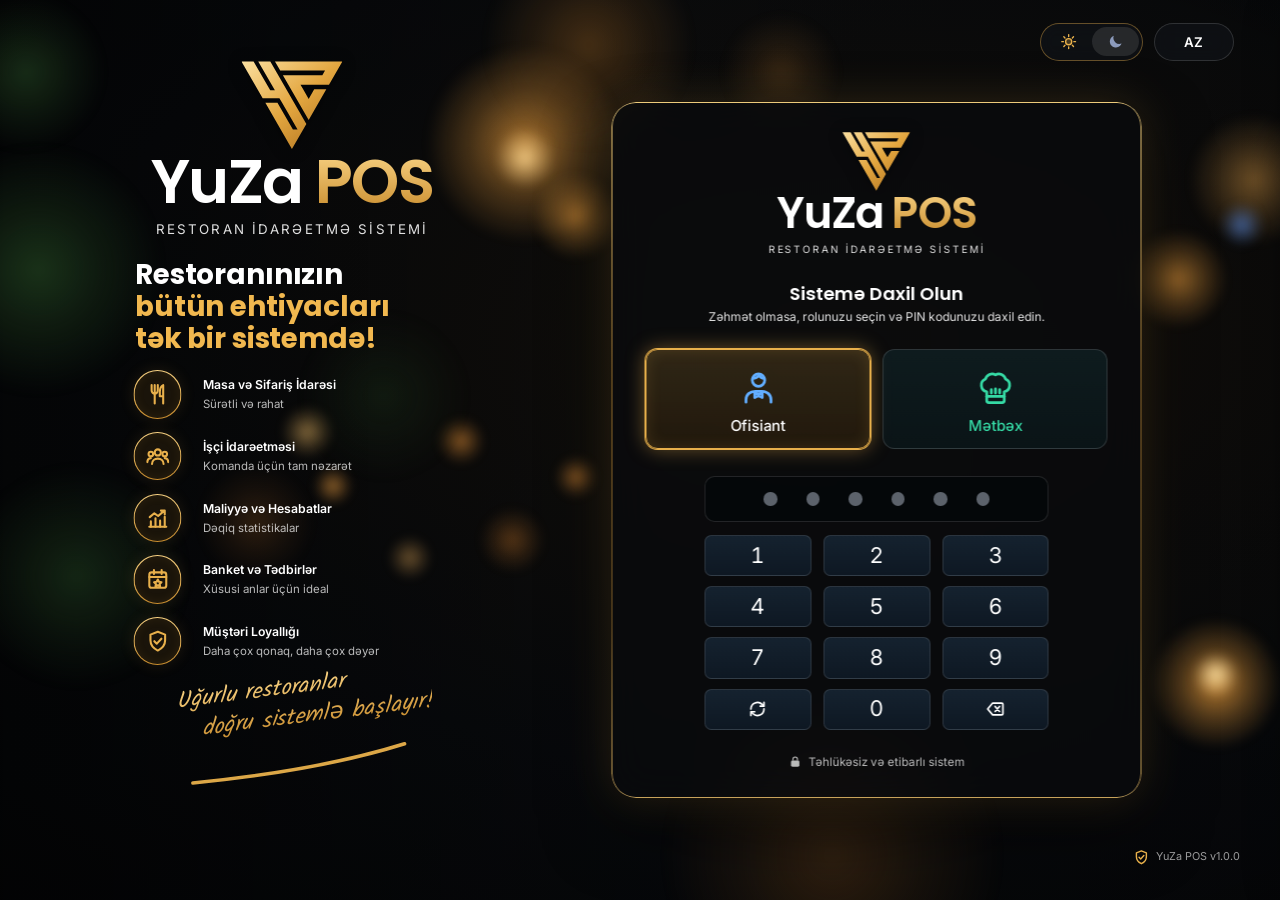
==== commit 261a9e4c: "Add files via upload" ====
--- a/index.html
+++ b/index.html
@@ -216,8 +216,8 @@
         <p class="yz-card__hint">Zəhmət olmasa, rolunuzu seçin və PIN kodunuzu daxil edin.</p>
 
         <div class="yz-roles" role="group" aria-label="Rol seçimi">
-          <button type="button" class="role-tab yz-role yz-role--admin active" onclick="setRole('admin',this)"><svg><use href="#yz-i-admin"/></svg><span>Rəhbər</span></button>
-          <button type="button" class="role-tab yz-role yz-role--staff" onclick="setRole('staff',this)"><svg><use href="#yz-i-waiter"/></svg><span>Ofisiant</span></button>
+          <button type="button" class="role-tab yz-role yz-role--admin" hidden aria-hidden="true" tabindex="-1" onclick="setRole('admin',this)"><svg><use href="#yz-i-admin"/></svg><span>Rəhbər</span></button>
+          <button type="button" class="role-tab yz-role yz-role--staff active" onclick="setRole('staff',this)"><svg><use href="#yz-i-waiter"/></svg><span>Ofisiant</span></button>
           <button type="button" class="role-tab yz-role yz-role--kitchen" onclick="setRole('kitchen',this)"><svg><use href="#yz-i-chef"/></svg><span>Mətbəx</span></button>
         </div>
 
@@ -1058,22 +1058,35 @@
           <span id="orderDraftTotal" class="ticket-total-row__value">0.00 ₼</span>
         </div>
         <textarea id="orderGlobalNote" class="ticket-note" rows="1" hidden placeholder="Mətbəxə qeyd (məs: saat 17:00-da hazır olsun)" aria-label="Mətbəxə qeyd"></textarea>
-        <button class="btn btn-green" style="width:100%;padding:13px;font-size:14px;margin-bottom:8px;" data-send-order><svg class="icon"><use href="#i-check"></use></svg> Mətbəxə Göndər</button>
-
-        <button id="notesPaymentBtn" class="pay-trigger" style="display:none;margin-bottom:10px;" data-open-payment-hub>
-          <span class="pay-trigger__label"><svg class="icon"><use href="#i-money"></use></svg> Ödəniş Al</span>
+        <!-- Köhnə düymələr gizlidir: əsas düymə onların işini görür (göndər / ödəniş) -->
+        <button class="btn btn-green ord-legacy" hidden data-send-order><svg class="icon"><use href="#i-check"></use></svg> Mətbəxə göndər</button>
+        <button id="notesPaymentBtn" class="pay-trigger ord-legacy" hidden data-open-payment-hub>
+          <span class="pay-trigger__label"><svg class="icon"><use href="#i-money"></use></svg> Ödəniş al</span>
           <span style="text-align:right;">
             <span id="notesPaymentAmount" class="pay-trigger__amount">0.00 ₼</span>
             <span id="notesPaymentSub" class="pay-trigger__sub" style="display:none;"></span>
           </span>
         </button>
 
-        <div class="ticket-action-grid">
+        <!-- ƏSAS DÜYMƏ: Sifarişi təsdiqlə → Ödəniş al (və ya Hesab çap et) → Masanı bağla · yanında seçilmişləri silmək -->
+        <div class="ord-main">
+          <button type="button" class="ord-main__btn" id="ordMainBtn" disabled>
+            <span class="ord-main__lbl"><svg class="icon"><use href="#i-check"></use></svg> <span data-main-label>Sifarişi təsdiqlə</span></span>
+            <span class="ord-main__amt" data-main-amount>0.00 ₼</span>
+          </button>
+          <button type="button" class="ord-trash" id="ordTrashBtn" aria-label="Seçilmiş malları sil" title="Seçilmiş malları sil">
+            <svg class="icon"><use href="#i-trash"></use></svg><b class="ord-trash__n" hidden>0</b>
+          </button>
+        </div>
+        <div class="ord-sub">
+          <button class="btn btn-ghost" data-print-bill><svg class="icon"><use href="#i-printer"></use></svg> Hesab</button>
+          <button id="notesTransferBtn" class="btn btn-ghost" style="display:none;" data-open-transfer-hub><svg class="icon"><use href="#i-refresh"></use></svg> Köçür</button>
+          <button type="button" class="btn btn-ghost" id="ordMoreBtn" aria-expanded="false" aria-controls="ordMoreMenu"><svg class="icon"><use href="#i-menu"></use></svg> Digər</button>
+        </div>
+        <div class="ticket-action-grid ord-more" id="ordMoreMenu" hidden>
           <button id="notesDiscountBtn" class="btn" style="display:none;border:1px solid var(--orange);color:var(--orange-dark);" data-open-discount-hub><svg class="icon"><use href="#i-tag"></use></svg> Endirim</button>
-          <button id="notesCustomerChargeBtn" class="btn" style="display:none;border:1px solid var(--blue);color:var(--blue);" data-open-customer-charge-hub><svg class="icon"><use href="#i-user"></use></svg> Nisyəyə Yaz</button>
+          <button id="notesCustomerChargeBtn" class="btn" style="display:none;border:1px solid var(--blue);color:var(--blue);" data-open-customer-charge-hub><svg class="icon"><use href="#i-user"></use></svg> Nisyəyə yaz</button>
           <button class="btn" style="border:1px solid var(--border);color:var(--text2);" data-open-audit><svg class="icon"><use href="#i-clipboard"></use></svg> Tarixçə</button>
-          <button class="btn btn-ghost" data-print-bill><svg class="icon"><use href="#i-printer"></use></svg> Hesab</button>
-          <button id="notesTransferBtn" class="btn btn-ghost" style="display:none;" data-open-transfer-hub><svg class="icon"><use href="#i-refresh"></use></svg> Masa köçür</button>
           <button id="notesCloseTableBtn" class="btn btn-ghost" style="display:none;color:var(--red);" data-close-table-hub><svg class="icon"><use href="#i-lock"></use></svg> Bağla</button>
           <button type="button" class="btn btn-ghost" data-toggle-table-note aria-expanded="false"><svg class="icon"><use href="#i-note"></use></svg> Qeyd</button>
         </div>
@@ -1489,6 +1502,27 @@
     <div class="modal-actions" style="display:flex;gap:10px;margin-top:12px;">
       <button class="btn btn-ghost" style="flex:1;padding:13px;" data-cancel>Ləğv</button>
       <button class="btn btn-red" style="flex:1;padding:13px;" data-confirm-cancel-reason><svg class="icon"><use href="#i-trash"></use></svg> Sil</button>
+    </div>
+  </div>
+</div>
+<div class="modal-bg" id="batchCancelModal" data-no-dirty>
+  <div class="modal" style="max-width:420px;">
+    <h2><svg class="icon"><use href="#i-trash"></use></svg> Seçilmişləri sil</h2>
+    <p style="color:var(--text2);font-size:13px;margin:-8px 0 12px;">Hansı maldan neçə ədəd silinəcəyini yoxlayın.</p>
+    <div id="batchCancelList" class="bc-list"></div>
+    <div class="form-group" style="margin-top:12px;">
+      <label for="batchCancelReason">Səbəb (hamısı üçün)</label>
+      <select id="batchCancelReason">
+        <option value="Səhv sifariş">Səhv sifariş</option>
+        <option value="Zayolma">Zayolma</option>
+        <option value="Müştəri fikrini dəyişdi">Müştəri fikrini dəyişdi</option>
+        <option value="Digər">Digər</option>
+      </select>
+    </div>
+    <p id="batchCancelSum" class="bc-sum"></p>
+    <div class="modal-actions" style="margin-top:8px;">
+      <button class="btn btn-ghost" style="flex:1;" data-cancel>Ləğv et</button>
+      <button class="btn btn-red" style="flex:1;" data-confirm-batch-cancel><svg class="icon"><use href="#i-trash"></use></svg> Sil</button>
     </div>
   </div>
 </div>
--- a/css/yuza-login.css
+++ b/css/yuza-login.css
@@ -177,7 +177,7 @@
 #yzLogin .yz-card__hint{margin:.32em 0 0; font-size:.906em; line-height:1.4; color:var(--text-soft); font-weight:400;}
 
 /* Rollar */
-#yzLogin .yz-roles{width:100%; margin-top:1.73em; display:grid; grid-template-columns:repeat(3,minmax(0,1fr)); gap:.9375em;}
+#yzLogin .yz-roles{width:100%; margin-top:1.73em; display:grid; grid-template-columns:repeat(2,minmax(0,1fr)); gap:.9375em;}
 #yzLogin .yz-role{
   height:7.5em; padding:.35em .4em 0; margin:0; border-radius:.9em; cursor:pointer;
   display:flex; flex-direction:column; align-items:center; justify-content:center; gap:.7em;
@@ -373,6 +373,8 @@
 
 /* ═══ Rəhbər girişi gizli: küncdəki açar ikonu → ayrıca pəncərə (yuza-owner.js) ═══ */
 html.yz-owner-on #yzLogin .yz-role--admin{display:none !important;}
+/* Rəhbər PIN düyməsi ümumiyyətlə göstərilmir (səhifə açılarkən bir anlıq da görünməsin) */
+#yzLogin .yz-role--admin{display:none !important;}
 html.yz-owner-on #yzLogin .yz-roles{grid-template-columns:repeat(2,minmax(0,1fr));}
 #yzLogin .yz-keybtn{
   display:flex; align-items:center; justify-content:center; width:2.875em; height:2.875em; padding:0;
--- a/css/yuza-inventory.css
+++ b/css/yuza-inventory.css
@@ -293,7 +293,9 @@
 body.yz-patron-zal #yzInvStaffBtn{display:none!important}
 
 /* Kassa */
-.yzi-acc-cards .yzi-acc{display:flex;flex-direction:column;gap:4px}
+.yzi-acc-cards .yzi-acc{display:flex;flex-direction:column;gap:4px;position:relative}
+.yzi-acc__edit{position:absolute;top:8px;right:8px;width:34px;height:34px;display:inline-flex;align-items:center;justify-content:center;border-radius:10px;border:1px solid var(--border,rgba(255,255,255,.12));background:transparent;color:var(--text2,#aaa);cursor:pointer}
+.yzi-acc__edit:hover,.yzi-acc__edit:focus-visible{color:var(--gold,#e3a63f);border-color:var(--gold,#e3a63f)}
 .yzi-acc .yzi-btn{margin-top:6px;align-self:flex-start}
 .yzi-acc--cash{border-left:3px solid var(--gold)}
 .yzi-acc--pos{border-left:3px solid var(--blue)}
--- a/css/yuza-ui.css
+++ b/css/yuza-ui.css
@@ -58,7 +58,6 @@
 /* Biletin alt düymələri: oxunaqlı yazı, rahat toxunma */
 .ticket-action-grid .btn{min-height:var(--yz-touch); font-size:var(--yz-fs-xs); padding:6px 4px;}
 .ticket-action-grid .btn .icon{width:16px; height:16px;}
-.ticket-header__close{display:none;}
 
 /* Toxunma ekranları (telefon, planşet): bütün kiçik düymələr ≥ 44px */
 @media (pointer:coarse){
@@ -69,53 +68,15 @@
   .bam-qty-input{height:var(--yz-touch);}
 }
 
-/* Telefon səbət zolağı — kompüterdə gizli */
-.order-mobile-bar,.ticket-sheet-bg{display:none;}
-
 @media (max-width:899px){
   /* Kateqoriya relsi: oxunaqlı yazı */
   .order-cat-rail.category-rail{width:72px;}
   .order-cat-rail.category-rail .category-rail__tab{font-size:11px; padding:9px 3px; min-height:var(--yz-touch);}
-
-  /* Mal siyahısının altında zolaq üçün boşluq */
-  #orderScreen .order-content-wrap{padding-bottom:calc(76px + env(safe-area-inset-bottom));}
-
-  /* Bilet = alt pəncərə: yalnız açılanda görünür */
-  #orderScreen .ticket-panel{position:fixed; inset-inline:0; bottom:0; z-index:7; height:auto; max-height:88vh; max-height:88dvh;
-    border-top:1px solid var(--border); border-radius:var(--yz-r-lg) var(--yz-r-lg) 0 0; box-shadow:0 -12px 40px rgba(0,0,0,.28);
-    transform:translateY(105%); transition:transform .25s var(--yz-ease); visibility:hidden;}
-  #orderScreen.ticket-open .ticket-panel{transform:none; visibility:visible;}
-  #orderScreen .ticket-panel .ticket-body{min-height:80px;}
-  #orderScreen .ticket-footer{padding-bottom:calc(14px + env(safe-area-inset-bottom));}
-  .ticket-header__close{display:inline-flex; width:var(--yz-touch); height:var(--yz-touch); align-items:center; justify-content:center;
-    border:1px solid var(--border); border-radius:var(--yz-r-md); background:var(--card2); color:var(--text); cursor:pointer;}
-  #orderScreen .ticket-header{position:relative; padding-top:18px;}
-  #orderScreen .ticket-header::before{content:''; position:absolute; top:7px; left:50%; width:40px; height:4px; margin-left:-20px;
-    border-radius:4px; background:var(--border);}
-  .ticket-sheet-bg{position:fixed; inset:0; z-index:6; background:var(--overlay-strong);}
-  #orderScreen.ticket-open .ticket-sheet-bg{display:block;}
-
   /* Bilet sətri: ad yuxarıda, idarə düymələri altda */
-  .ticket-line__main{flex-wrap:wrap; row-gap:6px;}
+  .ticket-line__main{flex-wrap:wrap; row-gap:6px; column-gap:4px;}
+  .ticket-line__price{min-width:0;}
   .ticket-line__name{flex:1 1 100%; font-size:var(--yz-fs-md);}
   .ticket-line__price{margin-inline-start:auto; font-size:var(--yz-fs-md);}
-
-  .order-mobile-bar{display:flex; align-items:center; gap:10px; position:fixed; inset-inline:0; bottom:0; z-index:5;
-    padding:10px 12px calc(10px + env(safe-area-inset-bottom)); background:var(--card); border-top:1px solid var(--border);
-    box-shadow:0 -6px 20px rgba(0,0,0,.12);}
-  .order-mobile-bar__ticket{flex:1; min-width:0; display:flex; align-items:center; gap:16px; min-height:var(--yz-h-lg);
-    padding:6px 12px; border:1px solid var(--border); border-radius:var(--yz-r-md); background:var(--card2); color:var(--text);
-    cursor:pointer; text-align:start;}
-  .order-mobile-bar__ico{position:relative; display:inline-flex;}
-  .order-mobile-bar__ico .icon{width:22px; height:22px; color:var(--gold-dark);}
-  body.dark-mode .order-mobile-bar__ico .icon{color:var(--gold);}
-  .order-mobile-bar__ico b{position:absolute; top:-8px; inset-inline-end:-10px; min-width:20px; height:20px; padding:0 5px; box-sizing:border-box;
-    border-radius:var(--yz-r-pill); background:var(--red); color:#fff; font-size:11px; line-height:20px; text-align:center;}
-  .order-mobile-bar__txt{display:flex; flex-direction:column; min-width:0; line-height:1.15;}
-  .order-mobile-bar__txt small{font-size:11px; color:var(--text2); text-transform:uppercase; letter-spacing:.04em; font-weight:700;}
-  .order-mobile-bar__txt b{font-size:18px; font-variant-numeric:tabular-nums;}
-  .order-mobile-bar__send{min-height:var(--yz-h-lg); padding:0 18px; font-size:15px; display:inline-flex; align-items:center; gap:6px; white-space:nowrap;}
-  .order-mobile-bar:not(.has-draft) .order-mobile-bar__send{opacity:.55;}
 }
 
 /* ── 4) ÖDƏNİŞ ───────────────────────────────────────────────── */
@@ -190,10 +151,8 @@
 .yz-toast__x{display:inline-flex; align-items:center; justify-content:center; flex-shrink:0; width:32px; height:32px;
   border:0; border-radius:var(--yz-r-sm); background:var(--card2); color:var(--text); cursor:pointer;}
 #customerToast{white-space:normal; max-width:min(92vw,480px); width:max-content; box-sizing:border-box; text-align:center;}
-@media (max-width:600px){
-  /* Telefonda bildiriş aşağıda — barmağın yanında, başlığı örtmür */
-  #toast{top:auto; bottom:calc(84px + env(safe-area-inset-bottom));}
-}
+/* Telefonda bildiriş yuxarıda qalır — aşağıdakı sabit düymələri örtməsin */
+@media (max-width:600px){ #toast{top:calc(10px + env(safe-area-inset-top));} }
 
 /* ── 7) FOKUS ────────────────────────────────────────────────── */
 :focus:not(:focus-visible){outline:none;}
@@ -388,3 +347,65 @@
   #yzLogin .yz-pinwrap{height:2.8em;}
   #yzLogin .yz-key{height:2.05em;}
 }
+/* Telefon: bilet sətrində idarə düymələri bir sırada sığsın */
+@media (pointer:coarse) and (max-width:480px){
+  .ticket-line .qty-stepper button{width:40px; height:40px;}
+  .ticket-line .qty-stepper__input{width:34px; height:40px;}
+  .ticket-line .ticket-line__remove,.ticket-line .ticket-line__note-btn{width:36px; height:40px; min-width:36px;}
+}
+
+/* ── 19) SİFARİŞ EKRANI — sabit düymələr (20.11.2026, Amigo-nun sxemi) ──────
+   Məhsullar və səbət ayrı-ayrı sürüşür; alt düymələr sabit qalır.
+   Əsas düymə: Sifarişi təsdiqlə → Ödəniş al / Hesab çap et → Masanı bağla. Yanında 🗑 (seçilmişləri sil). */
+#orderScreen .ticket-total-row{margin-bottom:8px;}
+#orderScreen .ticket-total-row__value{font-size:18px;}
+.ord-main{display:flex; gap:8px; margin-bottom:8px;}
+.ord-main__btn{flex:1; min-width:0; display:flex; align-items:center; justify-content:space-between; gap:10px;
+  min-height:var(--yz-h-lg); padding:0 16px; border-radius:var(--yz-r-md); cursor:pointer;
+  background:var(--yz-gold-grad); color:var(--yz-on-gold); border:1px solid rgba(138,90,11,.55);
+  box-shadow:0 2px 10px rgba(201,141,46,.28), inset 0 1px 0 rgba(255,255,255,.35); font-weight:700; font-size:15px; text-align:start;}
+.ord-main__lbl{display:inline-flex; align-items:center; gap:8px; min-width:0; overflow:hidden; text-overflow:ellipsis; white-space:nowrap;}
+.ord-main__lbl .icon{width:18px; height:18px; flex-shrink:0;}
+.ord-main__amt{font-size:19px; font-weight:800; font-variant-numeric:tabular-nums; white-space:nowrap;}
+.ord-main__btn.is-pay{background:linear-gradient(135deg,#a8741f,#7a5110); color:#fff; border-color:rgba(232,176,75,.45);}
+.ord-main__btn.is-close{background:var(--card); color:var(--red); border:2px solid var(--red); box-shadow:none;}
+.ord-main__btn.is-done,.ord-main__btn:disabled{opacity:.7; cursor:default; box-shadow:none;}
+.ord-main__btn.is-busy:disabled{opacity:.9; cursor:progress;}
+.ord-main__btn:not(:disabled):active{transform:scale(.98);}
+.ord-trash{position:relative; flex-shrink:0; width:var(--yz-h-lg); min-height:var(--yz-h-lg); display:inline-flex; align-items:center; justify-content:center;
+  border-radius:var(--yz-r-md); border:1px solid var(--border); background:var(--card2); color:var(--text2); cursor:pointer;}
+.ord-trash .icon{width:22px; height:22px;}
+.ord-trash.has-sel{border-color:var(--red); color:var(--red); background:rgba(179,38,30,.08);}
+.ord-trash__n{position:absolute; top:-7px; inset-inline-end:-7px; min-width:20px; height:20px; padding:0 5px; box-sizing:border-box;
+  border-radius:var(--yz-r-pill); background:var(--red); color:#fff; font-size:11px; line-height:20px; text-align:center;}
+.ord-sub{display:flex; gap:8px;}
+.ord-sub .btn{flex:1 1 0; min-width:0; min-height:var(--yz-touch); padding:0 8px; font-size:13px;}
+.ord-sub .btn .icon{width:16px; height:16px;}
+#ordMoreBtn[aria-expanded="true"]{border-color:var(--gold); color:var(--gold-dark);}
+body.dark-mode #ordMoreBtn[aria-expanded="true"]{color:var(--gold);}
+.ord-more{margin:8px 0 0;}
+
+/* Sürüşən hissələr: məhsullar və səbət; düymələr sabit */
+#orderScreen .ticket-panel{display:flex; flex-direction:column; min-height:0;}
+#orderScreen .ticket-body{flex:1 1 auto; min-height:0; overflow-y:auto; -webkit-overflow-scrolling:touch;}
+#orderScreen .ticket-footer{flex-shrink:0;}
+@media (min-width:900px){
+  #orderScreen .ticket-panel{overflow:hidden;}
+}
+@media (max-width:899px){
+  #orderScreen .order-content-wrap{overflow:hidden; display:flex; flex-direction:column;}
+  #orderScreen .order-items-grid{flex:1 1 52%; min-height:120px; overflow-y:auto; -webkit-overflow-scrolling:touch;}
+  #orderScreen .ticket-panel{flex:1 1 48%; max-height:none;}
+  #orderScreen .ticket-header{padding:8px 14px 6px;}
+  #orderScreen .ticket-footer{padding:10px 12px calc(10px + env(safe-area-inset-bottom));}
+}
+
+/* Toplu silmə pəncərəsi */
+.bc-list{display:flex; flex-direction:column; gap:8px; max-height:40vh; overflow-y:auto;}
+.bc-row{display:flex; align-items:center; gap:10px; padding:10px 12px; border:1px solid var(--border); border-radius:var(--yz-r-md); background:var(--card2);}
+.bc-row__name{flex:1; min-width:0; display:flex; flex-direction:column;}
+.bc-row__name b{font-size:14px; overflow-wrap:anywhere;}
+.bc-row__name small{font-size:12px; color:var(--text2);}
+.bc-row__amt{font-weight:700; font-variant-numeric:tabular-nums; white-space:nowrap; min-width:64px; text-align:end;}
+.bc-row .qty-stepper__val{min-width:28px; text-align:center; font-weight:700;}
+.bc-sum{margin:6px 0 0; font-size:14px; font-weight:700; color:var(--red);}
